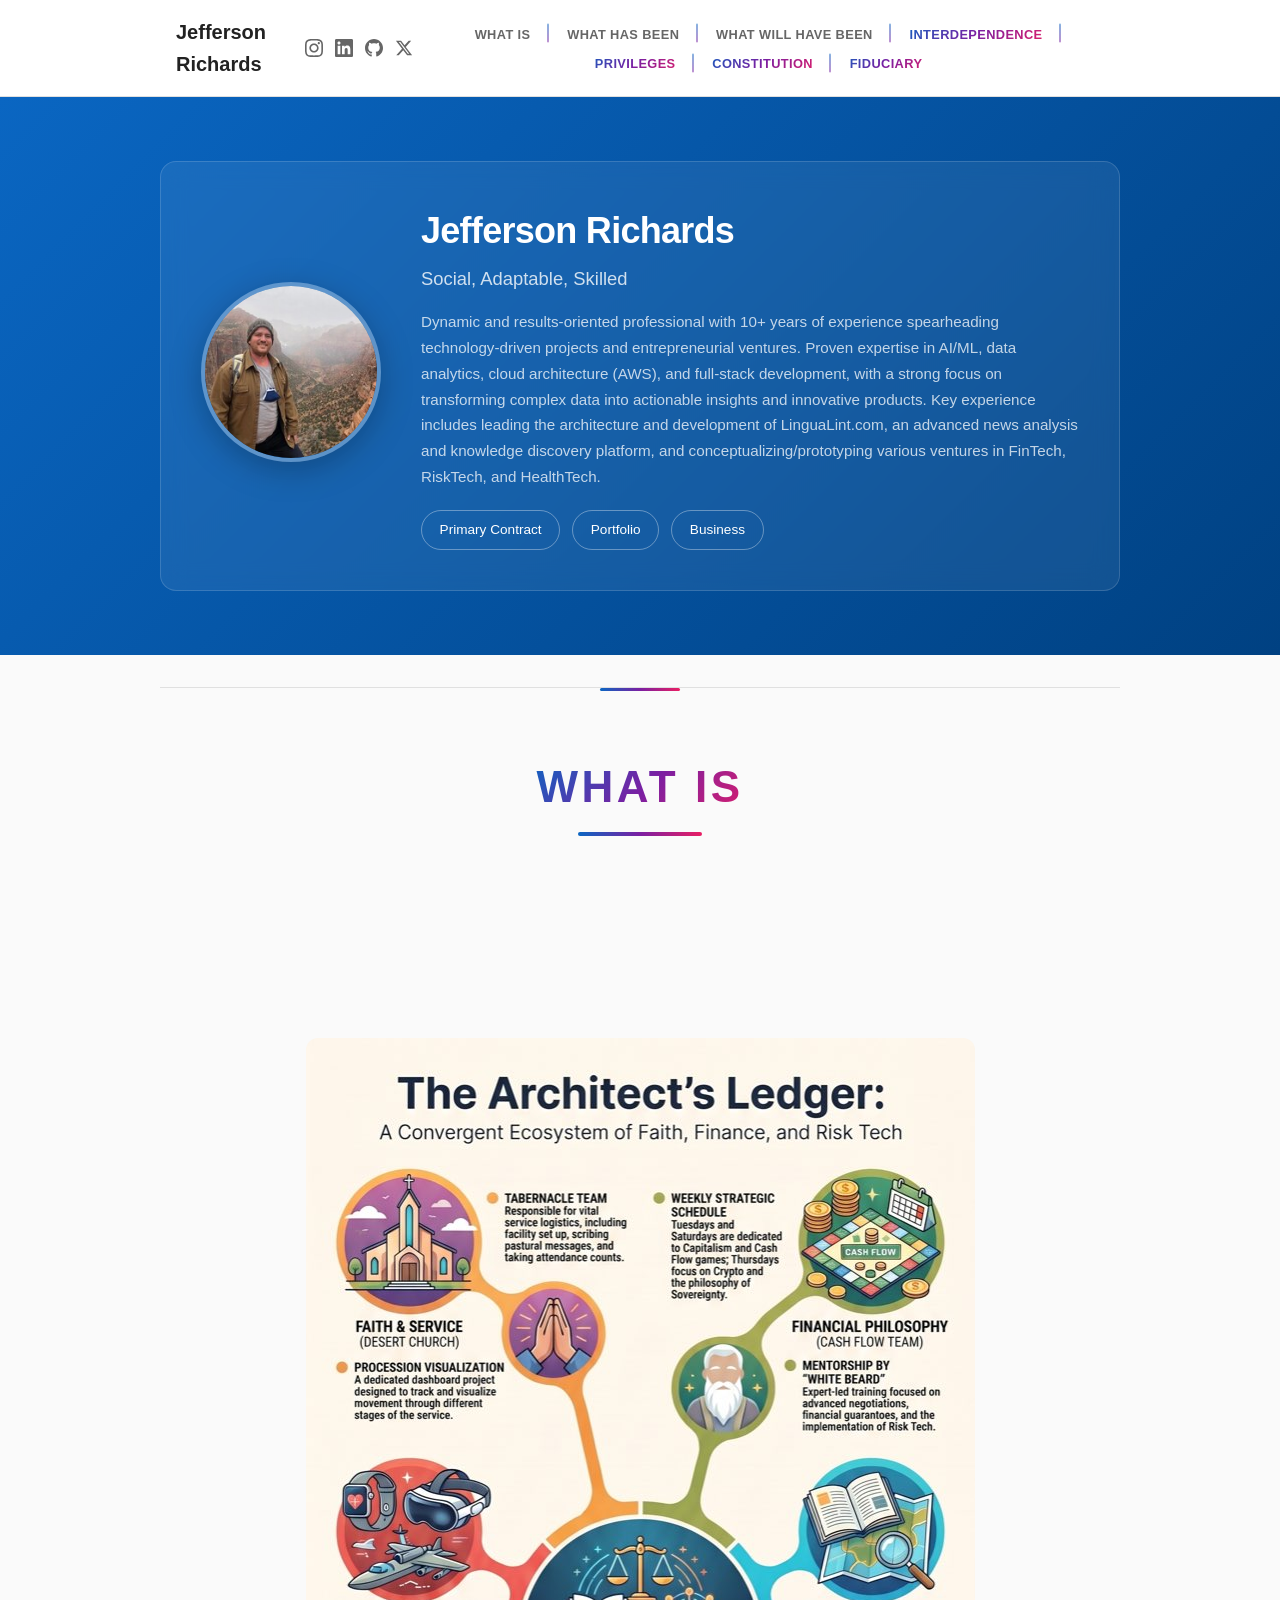
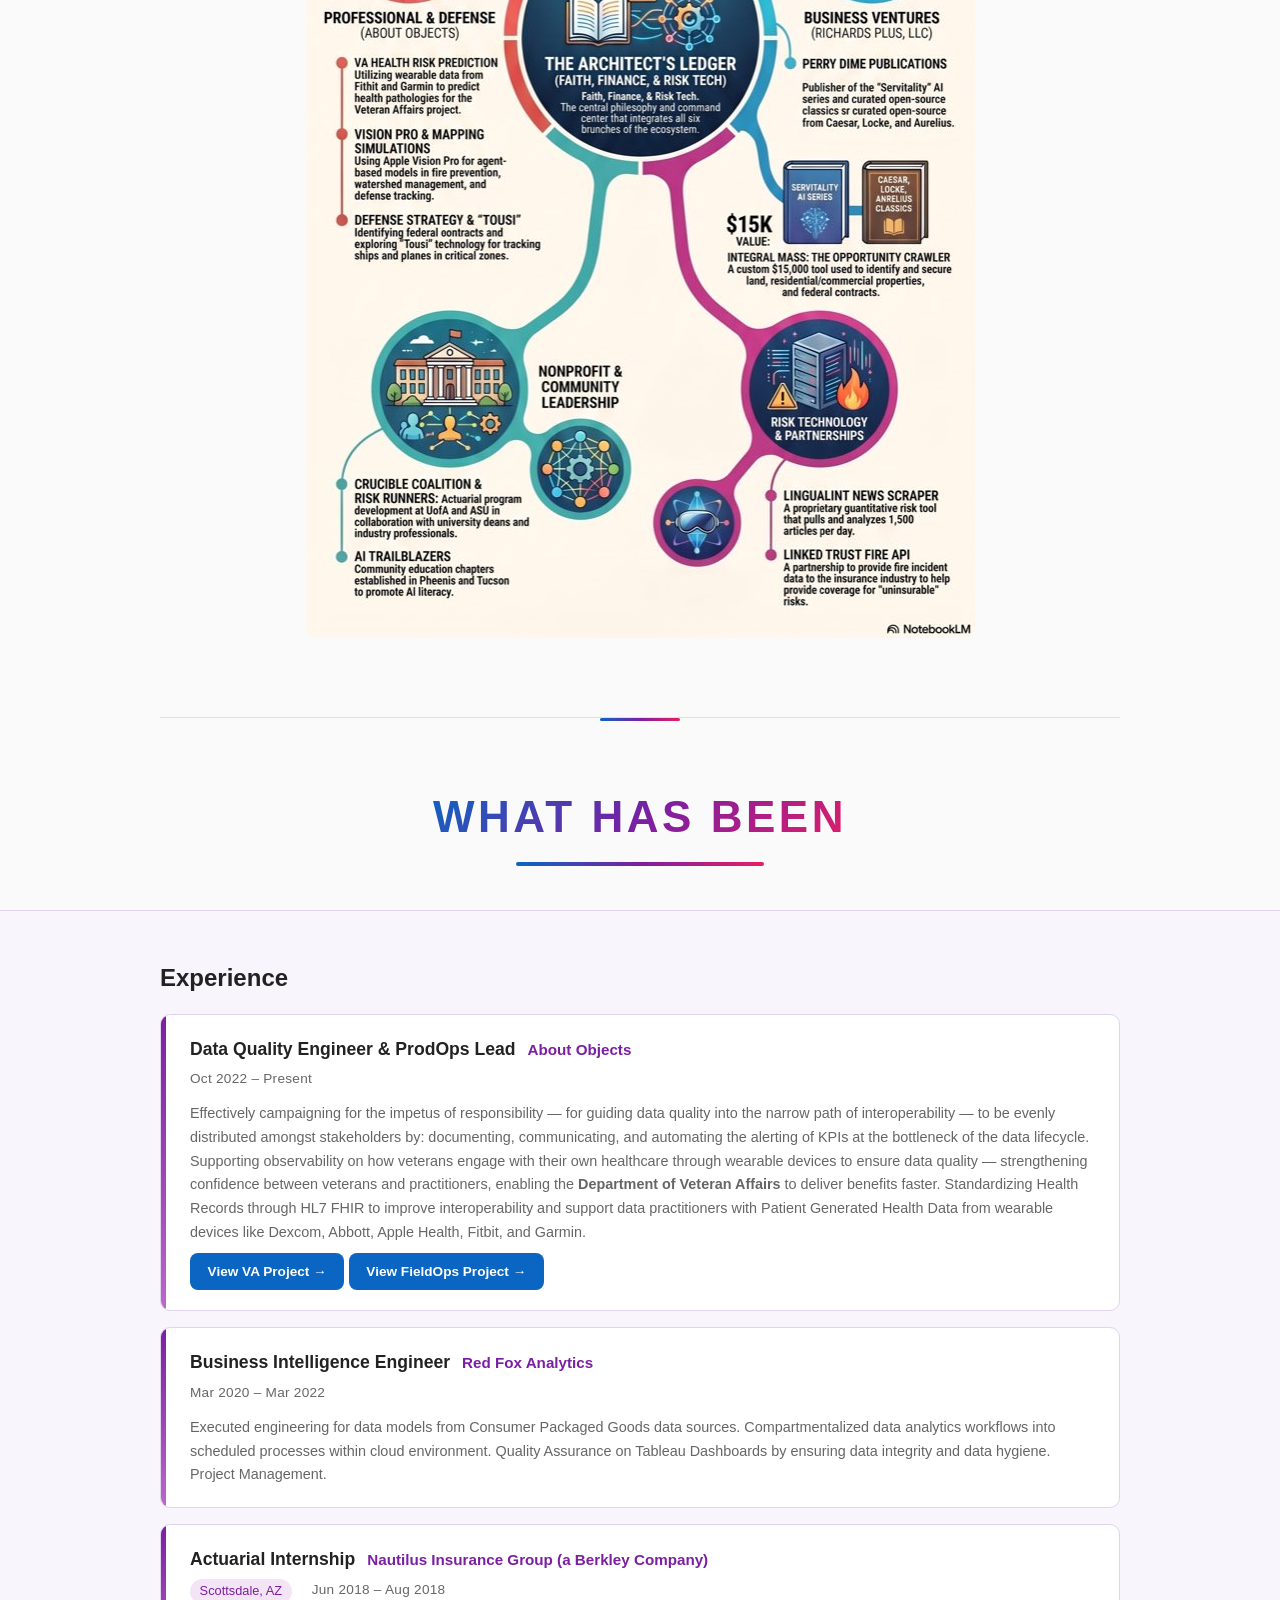
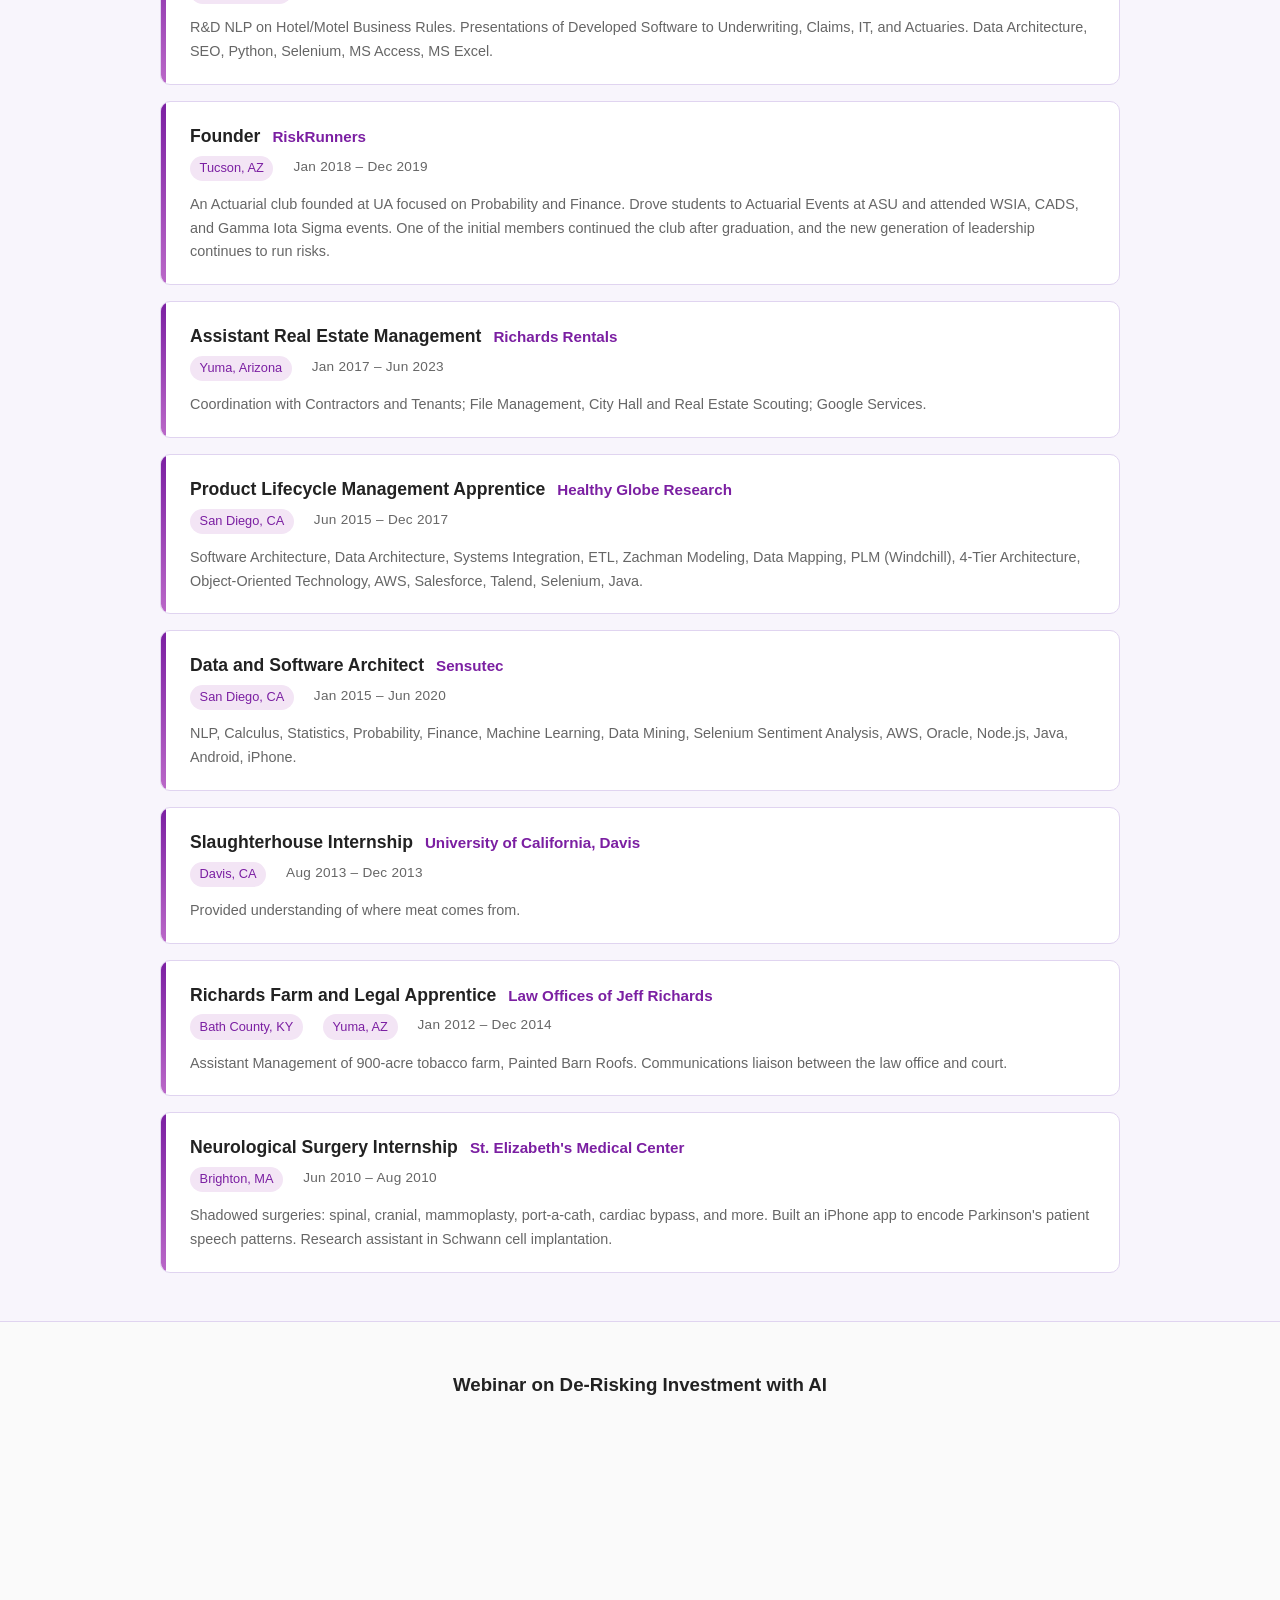
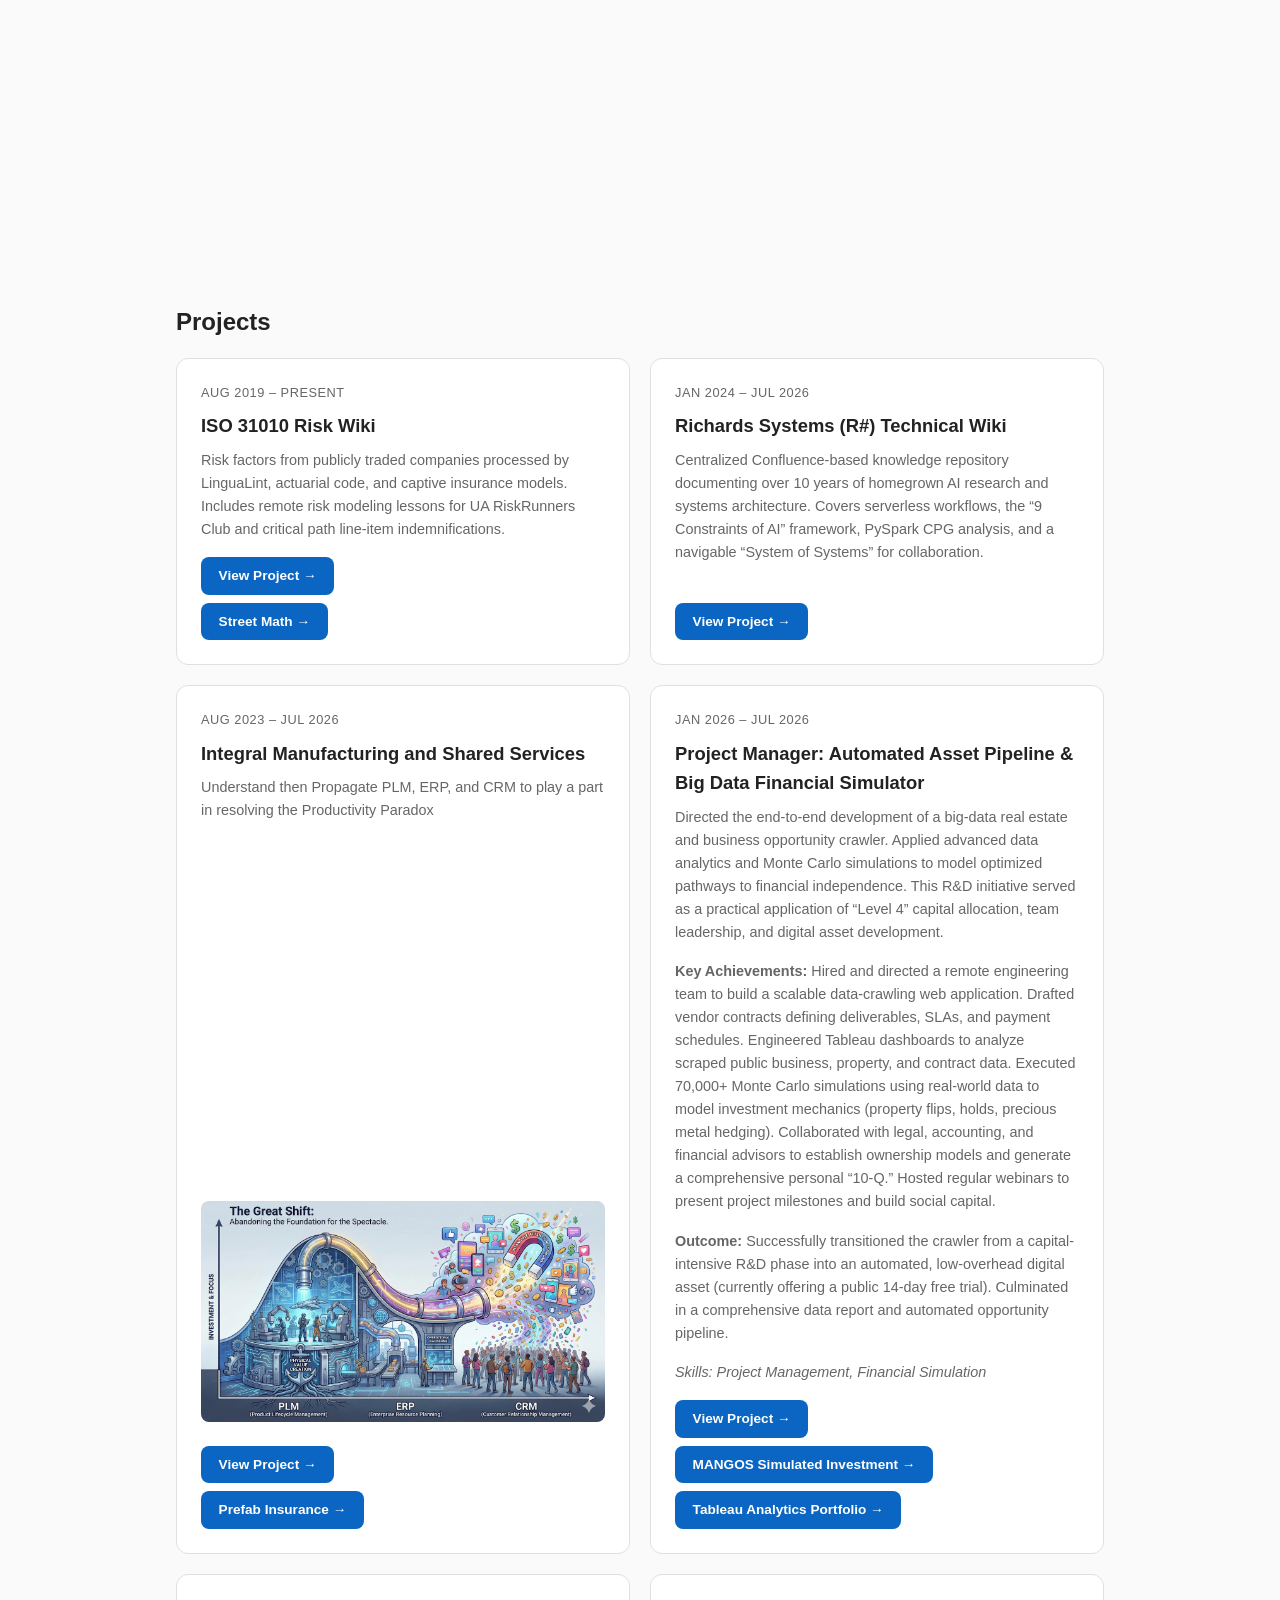
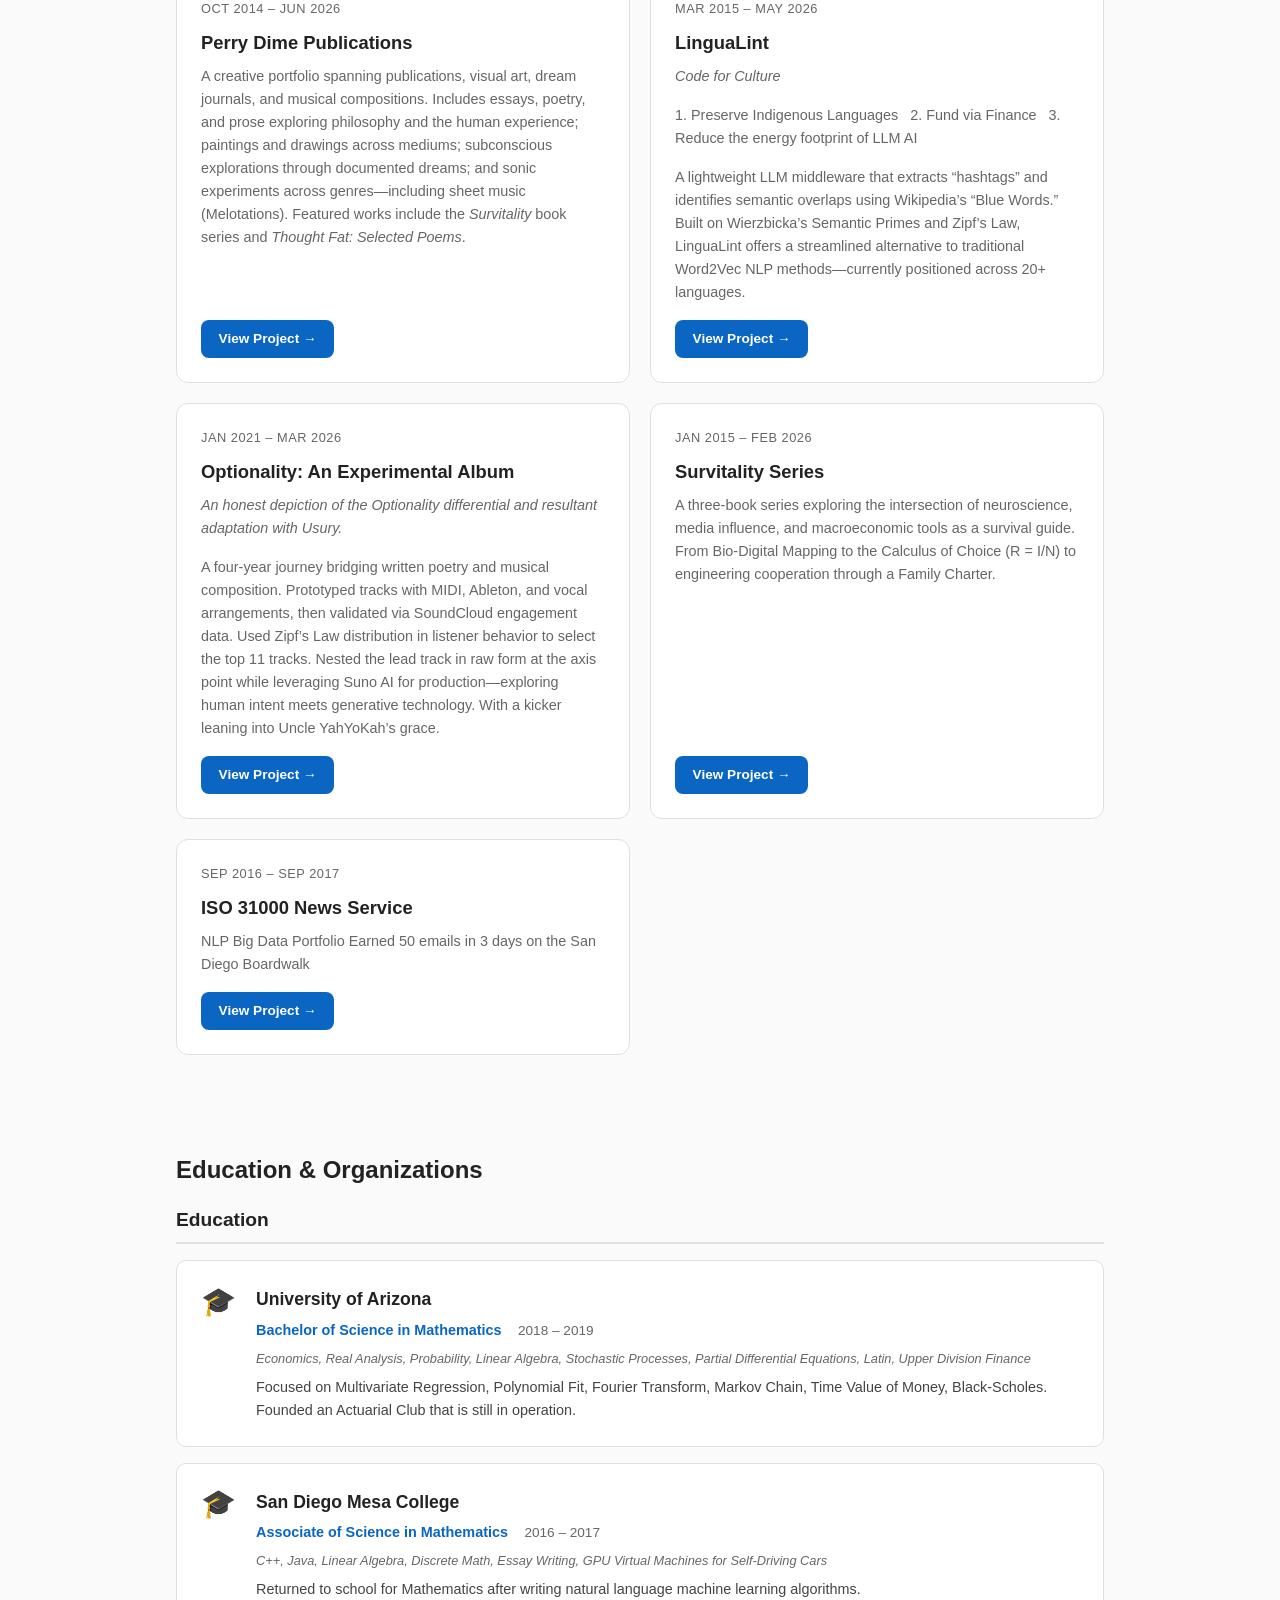
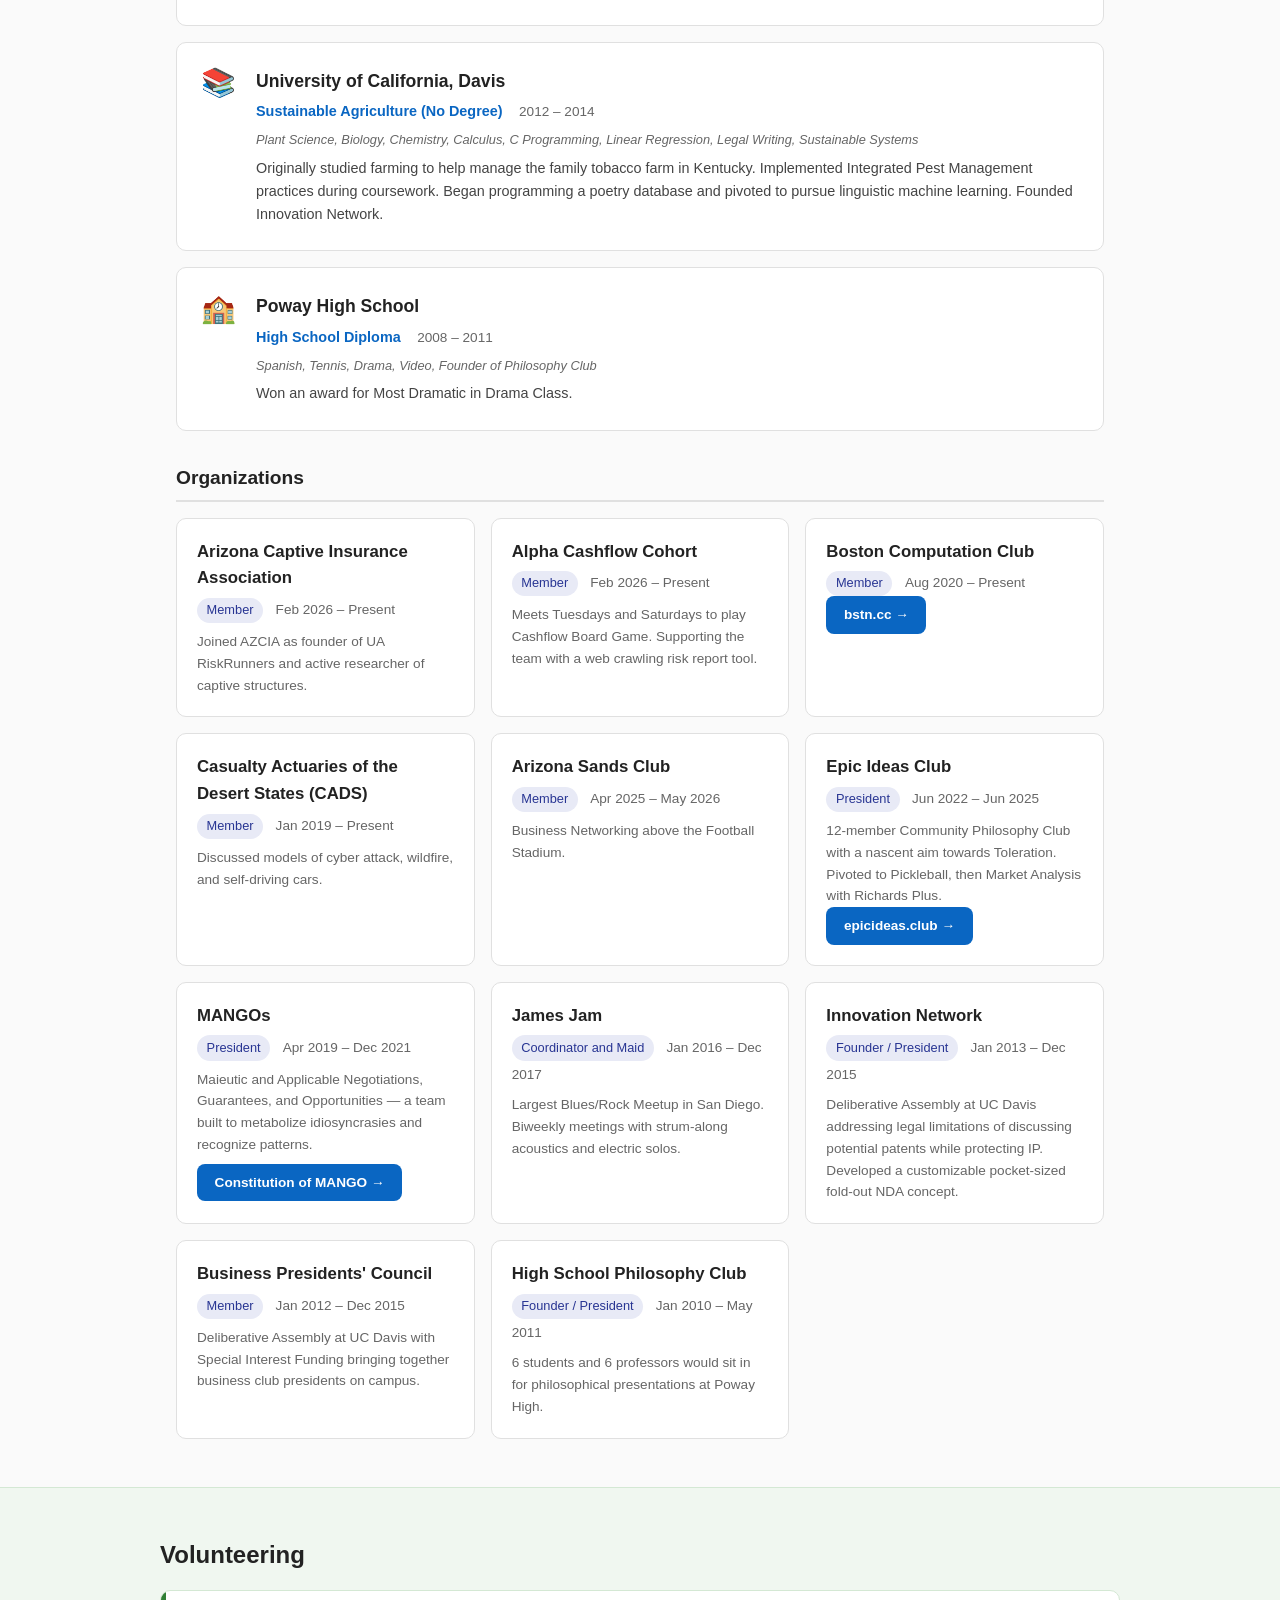
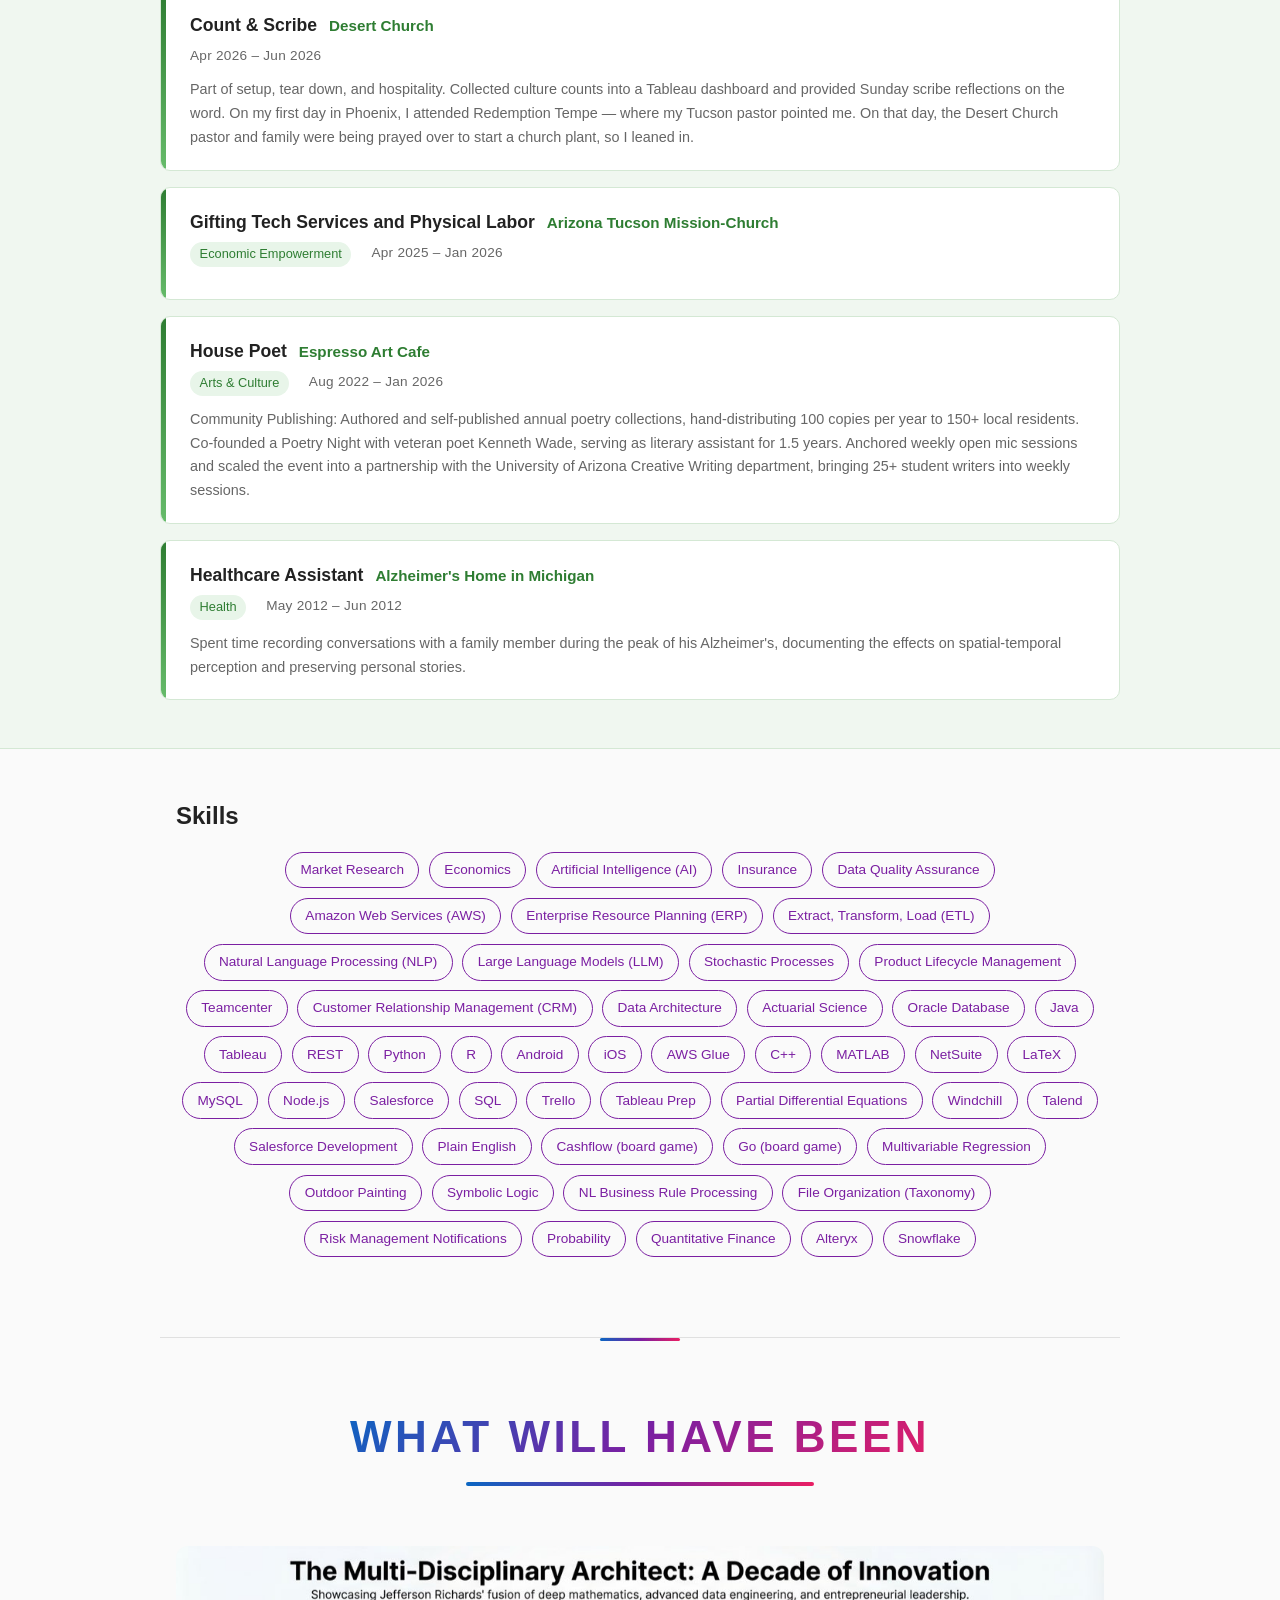
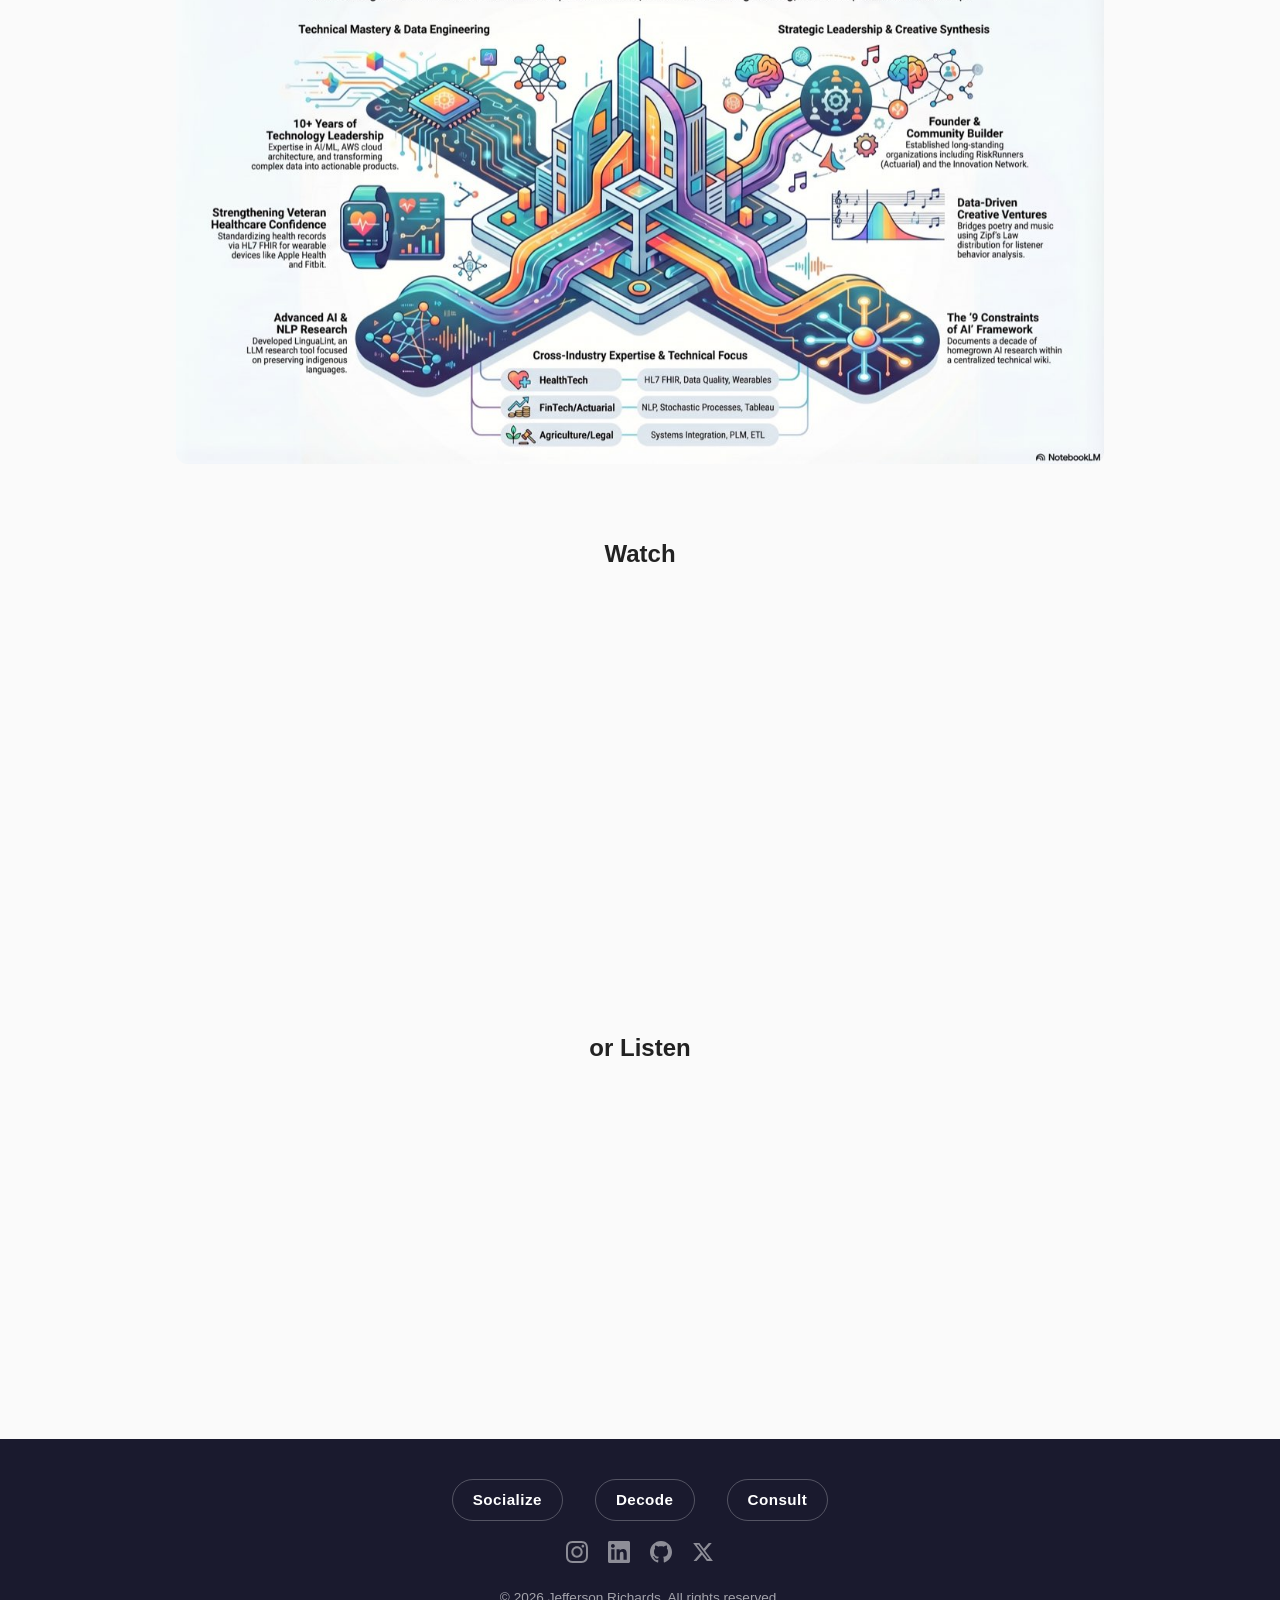
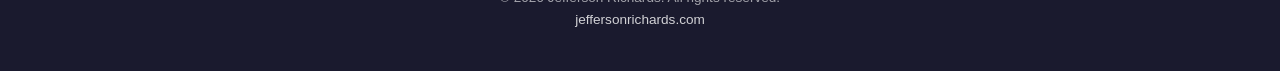
==== index.html @ 942c5e7e "Rename Richards Systems (R+) to (R#) Technical Wiki" ====
<!DOCTYPE html>
<html lang="en">
<head>
  <meta charset="UTF-8">
  <meta name="viewport" content="width=device-width, initial-scale=1.0">
  <title>Jefferson Richards - Personal Profile</title>
  <meta name="description" content="Jefferson Richards — Personal Profile">

  <!-- Favicon & Apple Touch Icon (uses profile photo) -->
  <link rel="icon" type="image/jpeg" href="assets/profile-photo.jpg">
  <link rel="apple-touch-icon" href="assets/profile-photo.jpg">

  <!-- Open Graph -->
  <meta property="og:type" content="website">
  <meta property="og:url" content="https://jeffersonrichards.com/">
  <meta property="og:title" content="Jefferson Richards - Personal Profile">
  <meta property="og:description" content="Jefferson Richards — Personal Profile">
  <meta property="og:image" content="https://jeffersonrichards.com/assets/profile-photo.jpg">
  <meta property="og:image:type" content="image/jpeg">
  <meta property="og:image:width" content="1200">
  <meta property="og:image:height" content="630">
  <meta property="og:image:alt" content="Jefferson Richards profile photo">
  <meta property="og:site_name" content="Jefferson Richards">

  <!-- Twitter Card -->
  <meta name="twitter:card" content="summary_large_image">
  <meta name="twitter:title" content="Jefferson Richards - Personal Profile">
  <meta name="twitter:description" content="Jefferson Richards — Personal Profile">
  <meta name="twitter:image" content="https://jeffersonrichards.com/assets/profile-photo.jpg">
  <meta name="twitter:image:alt" content="Jefferson Richards profile photo">

  <!-- Theme color for mobile browsers -->
  <meta name="theme-color" content="#0a66c2">
  <meta name="msapplication-TileImage" content="assets/profile-photo.jpg">

  <link rel="stylesheet" href="style.css">
</head>
<body>
  <header>
    <nav>
      <a href="/" class="logo">Jefferson Richards</a>
      <div class="nav-social">
        <a href="https://instagram.com/jefferson.cloud" target="_blank" rel="noopener" aria-label="Instagram">
          <svg fill="currentColor" width="18" height="18" viewBox="0 0 24 24" xmlns="http://www.w3.org/2000/svg"><path d="M12 2.163c3.204 0 3.584.012 4.85.07 3.252.148 4.771 1.691 4.919 4.919.058 1.265.069 1.645.069 4.849 0 3.205-.012 3.584-.069 4.849-.149 3.225-1.664 4.771-4.919 4.919-1.266.058-1.644.07-4.85.07-3.204 0-3.584-.012-4.849-.07-3.26-.149-4.771-1.699-4.919-4.92-.058-1.265-.07-1.644-.07-4.849 0-3.204.013-3.583.07-4.849.149-3.227 1.664-4.771 4.919-4.919 1.266-.057 1.645-.069 4.849-.069zm0-2.163c-3.259 0-3.667.014-4.947.072-4.358.2-6.78 2.618-6.98 6.98-.059 1.281-.073 1.689-.073 4.948 0 3.259.014 3.668.072 4.948.2 4.358 2.618 6.78 6.98 6.98 1.281.058 1.689.072 4.948.072 3.259 0 3.668-.014 4.948-.072 4.354-.2 6.782-2.618 6.979-6.98.059-1.28.073-1.689.073-4.948 0-3.259-.014-3.667-.072-4.947-.196-4.354-2.617-6.78-6.979-6.98-1.281-.059-1.69-.073-4.949-.073zm0 5.838c-3.403 0-6.162 2.759-6.162 6.162s2.759 6.163 6.162 6.163 6.162-2.759 6.162-6.163c0-3.403-2.759-6.162-6.162-6.162zm0 10.162c-2.209 0-4-1.79-4-4 0-2.209 1.791-4 4-4s4 1.791 4 4c0 2.21-1.791 4-4 4zm6.406-11.845c-.796 0-1.441.645-1.441 1.44s.645 1.44 1.441 1.44c.795 0 1.439-.645 1.439-1.44s-.644-1.44-1.439-1.44z"/></svg>
        </a>
        <a href="https://www.linkedin.com/in/jefferson-richards/" target="_blank" rel="noopener" aria-label="LinkedIn">
          <svg fill="currentColor" width="18" height="18" viewBox="0 0 24 24" xmlns="http://www.w3.org/2000/svg"><path d="M20.447 20.452h-3.554v-5.569c0-1.328-.027-3.037-1.852-3.037-1.853 0-2.136 1.445-2.136 2.939v5.667H9.351V9h3.414v1.561h.046c.477-.9 1.637-1.85 3.37-1.85 3.601 0 4.267 2.37 4.267 5.455v6.286zM5.337 7.433c-1.144 0-2.063-.926-2.063-2.065 0-1.138.92-2.063 2.063-2.063 1.14 0 2.064.925 2.064 2.063 0 1.139-.925 2.065-2.064 2.065zm1.782 13.019H3.555V9h3.564v11.452zM22.225 0H1.771C.792 0 0 .774 0 1.729v20.542C0 23.227.792 24 1.771 24h20.451C23.2 24 24 23.227 24 22.271V1.729C24 .774 23.2 0 22.222 0h.003z"/></svg>
        </a>
        <a href="https://github.com/jeffy893" target="_blank" rel="noopener" aria-label="GitHub">
          <svg fill="currentColor" width="18" height="18" viewBox="0 0 24 24" xmlns="http://www.w3.org/2000/svg"><path d="M12 0c-6.626 0-12 5.373-12 12 0 5.302 3.438 9.8 8.207 11.387.599.111.793-.261.793-.577v-2.234c-3.338.726-4.033-1.416-4.033-1.416-.546-1.387-1.333-1.756-1.333-1.756-1.089-.745.083-.729.083-.729 1.205.084 1.839 1.237 1.839 1.237 1.07 1.834 2.807 1.304 3.492.997.107-.775.418-1.305.762-1.604-2.665-.305-5.467-1.334-5.467-5.931 0-1.311.469-2.381 1.236-3.221-.124-.303-.535-1.524.117-3.176 0 0 1.008-.322 3.301 1.23.957-.266 1.983-.399 3.003-.404 1.02.005 2.047.138 3.006.404 2.291-1.552 3.297-1.23 3.297-1.23.653 1.653.242 2.874.118 3.176.77.84 1.235 1.911 1.235 3.221 0 4.609-2.807 5.624-5.479 5.921.43.372.823 1.102.823 2.222v3.293c0 .319.192.694.801.576 4.765-1.589 8.199-6.086 8.199-11.386 0-6.627-5.373-12-12-12z"/></svg>
        </a>
        <a href="https://x.com/perrydime" target="_blank" rel="noopener" aria-label="X (Twitter)">
          <svg fill="currentColor" width="18" height="18" viewBox="0 0 24 24" xmlns="http://www.w3.org/2000/svg"><path d="M18.244 2.25h3.308l-7.227 8.26 8.502 11.24H16.17l-5.214-6.817L4.99 21.75H1.68l7.73-8.835L1.254 2.25H8.08l4.713 6.231zm-1.161 17.52h1.833L7.084 4.126H5.117z"/></svg>
        </a>
      </div>
      <ul class="nav-sections">
        <li><a href="#what-is">What Is</a></li>
        <li><a href="#what-has-been">What Has Been</a></li>
        <li><a href="#what-will-have-been">What Will Have Been</a></li>
        <li><a href="interdependence.html" class="nav-constitution">Interdependence</a></li>
        <li><a href="privileges.html" class="nav-constitution">Privileges</a></li>
        <li><a href="constitution.html" class="nav-constitution">Constitution</a></li>
 <li><a href="fiduciary.html" class="nav-constitution">Fiduciary</a></li>
      </ul>
    </nav>
  </header>

  <main>
    <section id="hero" class="hero">
      <div class="hero-card">
        <div class="hero-photo">
          <img src="assets/profile-photo.jpg" alt="Jefferson Richards" width="180" height="180">
        </div>
        <div class="hero-info">
          <h1>Jefferson Richards</h1>
          <p class="hero-headline">Social, Adaptable, Skilled</p>
          <p class="hero-summary">Dynamic and results-oriented professional with 10+ years of experience spearheading technology-driven projects and entrepreneurial ventures. Proven expertise in AI/ML, data analytics, cloud architecture (AWS), and full-stack development, with a strong focus on transforming complex data into actionable insights and innovative products. Key experience includes leading the architecture and development of LinguaLint.com, an advanced news analysis and knowledge discovery platform, and conceptualizing/prototyping various ventures in FinTech, RiskTech, and HealthTech.</p>
          <div class="hero-links">
            <a href="https://www.aboutobjects.com/2024/10/07/va-prodops-and-data-quality-engineering/" target="_blank" rel="noopener">Primary Contract</a>
            <a href="https://richards.systems" target="_blank" rel="noopener">Portfolio</a>
            <a href="https://richards.plus" target="_blank" rel="noopener">Business</a>
          </div>
        </div>
      </div>
    </section>

    <!-- WHAT IS -->
    <section id="what-is" class="section section-divider" style="text-align:center">
      <h2>WHAT IS</h2>
      <video autoplay muted loop playsinline webkit-playsinline style="display:block;max-width:100%;border-radius:12px;margin:1.5rem auto 0">
        <source src="assets/gipedo-origami.mp4" type="video/mp4">
      </video>
      <img src="assets/Jefferson-Ecosystem_InfoGraphic.jpg" alt="Jefferson Richards Ecosystem Infographic" style="max-width:100%;border-radius:12px;margin-top:1.5rem">
    </section>

    <!-- WHAT HAS BEEN -->
    <section id="what-has-been" class="section section-divider">
      <h2>WHAT HAS BEEN</h2>
    </section>

    <section id="experience" class="section experience-section">
      <h2>Experience</h2>
      <div class="experience-list">

        <article class="exp-card">
          <div class="exp-accent"></div>
          <div class="exp-body">
            <div class="exp-header">
              <h3>Data Quality Engineer &amp; ProdOps Lead</h3>
              <span class="exp-company">About Objects</span>
            </div>
            <div class="exp-meta">
              <span class="exp-dates">Oct 2022 &ndash; Present</span>
            </div>
            <p>Effectively campaigning for the impetus of responsibility — for guiding data quality into the narrow path of interoperability — to be evenly distributed amongst stakeholders by: documenting, communicating, and automating the alerting of KPIs at the bottleneck of the data lifecycle. Supporting observability on how veterans engage with their own healthcare through wearable devices to ensure data quality — strengthening confidence between veterans and practitioners, enabling the <strong>Department of Veteran Affairs</strong> to deliver benefits faster. Standardizing Health Records through HL7 FHIR to improve interoperability and support data practitioners with Patient Generated Health Data from wearable devices like Dexcom, Abbott, Apple Health, Fitbit, and Garmin.</p>
            <a href="https://www.aboutobjects.com/2024/10/07/va-prodops-and-data-quality-engineering/" class="project-link" target="_blank" rel="noopener">View VA Project &rarr;</a>
            <a href="https://www.aboutobjects.com/2025/11/20/visionops-spatial-comuting-at-scale/" class="project-link" target="_blank" rel="noopener" style="margin-top:0.5rem">View FieldOps Project &rarr;</a>
          </div>
        </article>

        <article class="exp-card">
          <div class="exp-accent"></div>
          <div class="exp-body">
            <div class="exp-header">
              <h3>Business Intelligence Engineer</h3>
              <span class="exp-company">Red Fox Analytics</span>
            </div>
            <div class="exp-meta">
              <span class="exp-dates">Mar 2020 &ndash; Mar 2022</span>
            </div>
            <p>Executed engineering for data models from Consumer Packaged Goods data sources. Compartmentalized data analytics workflows into scheduled processes within cloud environment. Quality Assurance on Tableau Dashboards by ensuring data integrity and data hygiene. Project Management.</p>
          </div>
        </article>

        <article class="exp-card">
          <div class="exp-accent"></div>
          <div class="exp-body">
            <div class="exp-header">
              <h3>Actuarial Internship</h3>
              <span class="exp-company">Nautilus Insurance Group (a Berkley Company)</span>
            </div>
            <div class="exp-meta">
              <span class="exp-location">Scottsdale, AZ</span>
              <span class="exp-dates">Jun 2018 &ndash; Aug 2018</span>
            </div>
            <p>R&amp;D NLP on Hotel/Motel Business Rules. Presentations of Developed Software to Underwriting, Claims, IT, and Actuaries. Data Architecture, SEO, Python, Selenium, MS Access, MS Excel.</p>
          </div>
        </article>

        <article class="exp-card">
          <div class="exp-accent"></div>
          <div class="exp-body">
            <div class="exp-header">
              <h3>Founder</h3>
              <span class="exp-company">RiskRunners</span>
            </div>
            <div class="exp-meta">
              <span class="exp-location">Tucson, AZ</span>
              <span class="exp-dates">Jan 2018 &ndash; Dec 2019</span>
            </div>
            <p>An Actuarial club founded at UA focused on Probability and Finance. Drove students to Actuarial Events at ASU and attended WSIA, CADS, and Gamma Iota Sigma events. One of the initial members continued the club after graduation, and the new generation of leadership continues to run risks.</p>
          </div>
        </article>

        <article class="exp-card">
          <div class="exp-accent"></div>
          <div class="exp-body">
            <div class="exp-header">
              <h3>Assistant Real Estate Management</h3>
              <span class="exp-company">Richards Rentals</span>
            </div>
            <div class="exp-meta">
              <span class="exp-location">Yuma, Arizona</span>
              <span class="exp-dates">Jan 2017 &ndash; Jun 2023</span>
            </div>
            <p>Coordination with Contractors and Tenants; File Management, City Hall and Real Estate Scouting; Google Services.</p>
          </div>
        </article>

        <article class="exp-card">
          <div class="exp-accent"></div>
          <div class="exp-body">
            <div class="exp-header">
              <h3>Product Lifecycle Management Apprentice</h3>
              <span class="exp-company">Healthy Globe Research</span>
            </div>
            <div class="exp-meta">
              <span class="exp-location">San Diego, CA</span>
              <span class="exp-dates">Jun 2015 &ndash; Dec 2017</span>
            </div>
            <p>Software Architecture, Data Architecture, Systems Integration, ETL, Zachman Modeling, Data Mapping, PLM (Windchill), 4-Tier Architecture, Object-Oriented Technology, AWS, Salesforce, Talend, Selenium, Java.</p>
          </div>
        </article>

        <article class="exp-card">
          <div class="exp-accent"></div>
          <div class="exp-body">
            <div class="exp-header">
              <h3>Data and Software Architect</h3>
              <span class="exp-company">Sensutec</span>
            </div>
            <div class="exp-meta">
              <span class="exp-location">San Diego, CA</span>
              <span class="exp-dates">Jan 2015 &ndash; Jun 2020</span>
            </div>
            <p>NLP, Calculus, Statistics, Probability, Finance, Machine Learning, Data Mining, Selenium Sentiment Analysis, AWS, Oracle, Node.js, Java, Android, iPhone.</p>
          </div>
        </article>

        <article class="exp-card">
          <div class="exp-accent"></div>
          <div class="exp-body">
            <div class="exp-header">
              <h3>Slaughterhouse Internship</h3>
              <span class="exp-company">University of California, Davis</span>
            </div>
            <div class="exp-meta">
              <span class="exp-location">Davis, CA</span>
              <span class="exp-dates">Aug 2013 &ndash; Dec 2013</span>
            </div>
            <p>Provided understanding of where meat comes from.</p>
          </div>
        </article>

        <article class="exp-card">
          <div class="exp-accent"></div>
          <div class="exp-body">
            <div class="exp-header">
              <h3>Richards Farm and Legal Apprentice</h3>
              <span class="exp-company">Law Offices of Jeff Richards</span>
            </div>
            <div class="exp-meta">
              <span class="exp-location">Bath County, KY</span>
              <span class="exp-location">Yuma, AZ</span>
              <span class="exp-dates">Jan 2012 &ndash; Dec 2014</span>
            </div>
            <p>Assistant Management of 900-acre tobacco farm, Painted Barn Roofs. Communications liaison between the law office and court.</p>
          </div>
        </article>

        <article class="exp-card">
          <div class="exp-accent"></div>
          <div class="exp-body">
            <div class="exp-header">
              <h3>Neurological Surgery Internship</h3>
              <span class="exp-company">St. Elizabeth's Medical Center</span>
            </div>
            <div class="exp-meta">
              <span class="exp-location">Brighton, MA</span>
              <span class="exp-dates">Jun 2010 &ndash; Aug 2010</span>
            </div>
            <p>Shadowed surgeries: spinal, cranial, mammoplasty, port-a-cath, cardiac bypass, and more. Built an iPhone app to encode Parkinson's patient speech patterns. Research assistant in Schwann cell implantation.</p>
          </div>
        </article>

      </div>
    </section>

    <section class="section" style="text-align:center">
      <h3>Webinar on De-Risking Investment with AI</h3>
      <div class="media-embed">
        <iframe width="100%" height="400" src="https://www.youtube.com/embed/k3RXZK8fV4k" frameborder="0" allow="accelerometer; autoplay; clipboard-write; encrypted-media; gyroscope; picture-in-picture" allowfullscreen style="border-radius:12px"></iframe>
      </div>
    </section>

    <section id="projects" class="section">
      <h2>Projects</h2>
      <div class="projects-grid">

        <article class="project-card">
          <div class="project-dates">Aug 2019 &ndash; Present</div>
          <h3>ISO 31010 Risk Wiki</h3>
          <p>Risk factors from publicly traded companies processed by LinguaLint, actuarial code, and captive insurance models. Includes remote risk modeling lessons for UA RiskRunners Club and critical path line-item indemnifications.</p>
          <a href="https://riskrunners.com" class="project-link" target="_blank" rel="noopener">View Project &rarr;</a>
          <a href="https://street.riskrunners.com" class="project-link" target="_blank" rel="noopener" style="margin-top:0.5rem">Street Math &rarr;</a>
        </article>

        <article class="project-card">
          <div class="project-dates">Jan 2024 &ndash; Jul 2026</div>
          <h3>Richards Systems (R#) Technical Wiki</h3>
          <p>Centralized Confluence-based knowledge repository documenting over 10 years of homegrown AI research and systems architecture. Covers serverless workflows, the &ldquo;9 Constraints of AI&rdquo; framework, PySpark CPG analysis, and a navigable &ldquo;System of Systems&rdquo; for collaboration.</p>
          <a href="https://wiki.richards.systems" class="project-link" target="_blank" rel="noopener">View Project &rarr;</a>
        </article>

        <article class="project-card">
          <div class="project-dates">Aug 2023 &ndash; Jul 2026</div>
          <h3>Integral Manufacturing and Shared Services</h3>
          <p>Understand then Propagate PLM, ERP, and CRM to play a part in resolving the Productivity Paradox</p>
          <img src="assets/plm_iMASS.png" alt="Integral Manufacturing and Shared Services" style="display:block; margin:1.5rem auto; max-width:100%; border-radius:8px;">
          <a href="https://plm.integralmass.com" class="project-link" target="_blank" rel="noopener">View Project &rarr;</a>
          <a href="https://captive.integralmass.com" class="project-link" target="_blank" rel="noopener" style="margin-top:0.5rem">Prefab Insurance &rarr;</a>
        </article>

        <article class="project-card">
          <div class="project-dates">Jan 2026 &ndash; Jul 2026</div>
          <h3>Project Manager: Automated Asset Pipeline &amp; Big Data Financial Simulator</h3>
          <p>Directed the end-to-end development of a big-data real estate and business opportunity crawler. Applied advanced data analytics and Monte Carlo simulations to model optimized pathways to financial independence. This R&amp;D initiative served as a practical application of &ldquo;Level 4&rdquo; capital allocation, team leadership, and digital asset development.</p>
          <p><strong>Key Achievements:</strong> Hired and directed a remote engineering team to build a scalable data-crawling web application. Drafted vendor contracts defining deliverables, SLAs, and payment schedules. Engineered Tableau dashboards to analyze scraped public business, property, and contract data. Executed 70,000+ Monte Carlo simulations using real-world data to model investment mechanics (property flips, holds, precious metal hedging). Collaborated with legal, accounting, and financial advisors to establish ownership models and generate a comprehensive personal &ldquo;10-Q.&rdquo; Hosted regular webinars to present project milestones and build social capital.</p>
          <p><strong>Outcome:</strong> Successfully transitioned the crawler from a capital-intensive R&amp;D phase into an automated, low-overhead digital asset (currently offering a public 14-day free trial). Culminated in a comprehensive data report and automated opportunity pipeline.</p>
          <p class="project-subtitle"><em>Skills: Project Management, Financial Simulation</em></p>
          <a href="https://integralmass.com" class="project-link" target="_blank" rel="noopener">View Project &rarr;</a>
          <a href="assets/MANGOS_Strategy_Report.pdf" class="project-link" target="_blank" rel="noopener" style="margin-top:0.5rem">MANGOS Simulated Investment &rarr;</a>
          <a href="https://public.tableau.com/app/profile/jefferson.richards/vizzes" class="project-link" target="_blank" rel="noopener" style="margin-top:0.5rem">Tableau Analytics Portfolio &rarr;</a>
        </article>

        <article class="project-card">
          <div class="project-dates">Oct 2014 &ndash; Jun 2026</div>
          <h3>Perry Dime Publications</h3>
          <p>A creative portfolio spanning publications, visual art, dream journals, and musical compositions. Includes essays, poetry, and prose exploring philosophy and the human experience; paintings and drawings across mediums; subconscious explorations through documented dreams; and sonic experiments across genres&mdash;including sheet music (Melotations). Featured works include the <em>Survitality</em> book series and <em>Thought Fat: Selected Poems</em>.</p>
          <a href="https://perrydime.com" class="project-link" target="_blank" rel="noopener">View Project &rarr;</a>
        </article>

        <article class="project-card">
          <div class="project-dates">Mar 2015 &ndash; May 2026</div>
          <h3>LinguaLint</h3>
          <p class="project-subtitle"><em>Code for Culture</em></p>
          <p>1. Preserve Indigenous Languages &nbsp; 2. Fund via Finance &nbsp; 3. Reduce the energy footprint of LLM AI</p>
          <p>A lightweight LLM middleware that extracts &ldquo;hashtags&rdquo; and identifies semantic overlaps using Wikipedia&rsquo;s &ldquo;Blue Words.&rdquo; Built on Wierzbicka&rsquo;s Semantic Primes and Zipf&rsquo;s Law, LinguaLint offers a streamlined alternative to traditional Word2Vec NLP methods&mdash;currently positioned across 20+ languages.</p>
          <a href="https://www.lingualint.com" class="project-link" target="_blank" rel="noopener">View Project &rarr;</a>
        </article>

        <article class="project-card">
          <div class="project-dates">Jan 2021 &ndash; Mar 2026</div>
          <h3>Optionality: An Experimental Album</h3>
          <p class="project-subtitle"><em>An honest depiction of the Optionality differential and resultant adaptation with Usury.</em></p>
          <p>A four-year journey bridging written poetry and musical composition. Prototyped tracks with MIDI, Ableton, and vocal arrangements, then validated via SoundCloud engagement data. Used Zipf&rsquo;s Law distribution in listener behavior to select the top 11 tracks. Nested the lead track in raw form at the axis point while leveraging Suno AI for production&mdash;exploring human intent meets generative technology. With a kicker leaning into Uncle YahYoKah&rsquo;s grace.</p>
          <a href="https://soundcloud.com/perrydime/sets/optionality" class="project-link" target="_blank" rel="noopener">View Project &rarr;</a>
        </article>

        <article class="project-card">
          <div class="project-dates">Jan 2015 &ndash; Feb 2026</div>
          <h3>Survitality Series</h3>
          <p>A three-book series exploring the intersection of neuroscience, media influence, and macroeconomic tools as a survival guide. From Bio-Digital Mapping to the Calculus of Choice (R&nbsp;=&nbsp;I/N) to engineering cooperation through a Family Charter.</p>
          <a href="https://www.amazon.com/dp/B0GQVVVD6Q?binding=paperback&ref=dbs_dp_rwt_sb_pc_tpbk" class="project-link" target="_blank" rel="noopener">View Project &rarr;</a>
        </article>

        <article class="project-card">
          <div class="project-dates">Sep 2016 &ndash; Sep 2017</div>
          <h3>ISO 31000 News Service</h3>
          <p>NLP Big Data Portfolio Earned 50 emails in 3 days on the San Diego Boardwalk</p>
          <a href="https://nlpbigdata.jeffersonrichards.com" class="project-link" target="_blank" rel="noopener">View Project &rarr;</a>
        </article>

      </div>
    </section>

    <section id="education" class="section">
      <h2>Education &amp; Organizations</h2>

      <h3 class="edu-subheading">Education</h3>
      <div class="edu-list">

        <article class="edu-card">
          <div class="edu-icon">🎓</div>
          <div class="edu-body">
            <h4>University of Arizona</h4>
            <span class="edu-degree">Bachelor of Science in Mathematics</span>
            <span class="edu-dates">2018 &ndash; 2019</span>
            <p class="edu-activities">Economics, Real Analysis, Probability, Linear Algebra, Stochastic Processes, Partial Differential Equations, Latin, Upper Division Finance</p>
            <p>Focused on Multivariate Regression, Polynomial Fit, Fourier Transform, Markov Chain, Time Value of Money, Black-Scholes. Founded an Actuarial Club that is still in operation.</p>
          </div>
        </article>

        <article class="edu-card">
          <div class="edu-icon">🎓</div>
          <div class="edu-body">
            <h4>San Diego Mesa College</h4>
            <span class="edu-degree">Associate of Science in Mathematics</span>
            <span class="edu-dates">2016 &ndash; 2017</span>
            <p class="edu-activities">C++, Java, Linear Algebra, Discrete Math, Essay Writing, GPU Virtual Machines for Self-Driving Cars</p>
            <p>Returned to school for Mathematics after writing natural language machine learning algorithms.</p>
          </div>
        </article>

        <article class="edu-card">
          <div class="edu-icon">📚</div>
          <div class="edu-body">
            <h4>University of California, Davis</h4>
            <span class="edu-degree">Sustainable Agriculture (No Degree)</span>
            <span class="edu-dates">2012 &ndash; 2014</span>
            <p class="edu-activities">Plant Science, Biology, Chemistry, Calculus, C Programming, Linear Regression, Legal Writing, Sustainable Systems</p>
            <p>Originally studied farming to help manage the family tobacco farm in Kentucky. Implemented Integrated Pest Management practices during coursework. Began programming a poetry database and pivoted to pursue linguistic machine learning. Founded Innovation Network.</p>
          </div>
        </article>

        <article class="edu-card">
          <div class="edu-icon">🏫</div>
          <div class="edu-body">
            <h4>Poway High School</h4>
            <span class="edu-degree">High School Diploma</span>
            <span class="edu-dates">2008 &ndash; 2011</span>
            <p class="edu-activities">Spanish, Tennis, Drama, Video, Founder of Philosophy Club</p>
            <p>Won an award for Most Dramatic in Drama Class.</p>
          </div>
        </article>

      </div>

      <h3 class="edu-subheading">Organizations</h3>
      <div class="org-grid">

        <article class="org-card">
          <h4>Arizona Captive Insurance Association</h4>
          <span class="org-role">Member</span>
          <span class="org-dates">Feb 2026 &ndash; Present</span>
          <p>Joined AZCIA as founder of UA RiskRunners and active researcher of captive structures.</p>
        </article>

        <article class="org-card">
          <h4>Alpha Cashflow Cohort</h4>
          <span class="org-role">Member</span>
          <span class="org-dates">Feb 2026 &ndash; Present</span>
          <p>Meets Tuesdays and Saturdays to play Cashflow Board Game. Supporting the team with a web crawling risk report tool.</p>
        </article>

        <article class="org-card">
          <h4>Boston Computation Club</h4>
          <span class="org-role">Member</span>
          <span class="org-dates">Aug 2020 &ndash; Present</span>
          <a href="https://bstn.cc/" class="project-link" target="_blank" rel="noopener">bstn.cc &rarr;</a>
        </article>

        <article class="org-card">
          <h4>Casualty Actuaries of the Desert States (CADS)</h4>
          <span class="org-role">Member</span>
          <span class="org-dates">Jan 2019 &ndash; Present</span>
          <p>Discussed models of cyber attack, wildfire, and self-driving cars.</p>
        </article>

        <article class="org-card">
          <h4>Arizona Sands Club</h4>
          <span class="org-role">Member</span>
          <span class="org-dates">Apr 2025 &ndash; May 2026</span>
          <p>Business Networking above the Football Stadium.</p>
        </article>

        <article class="org-card">
          <h4>Epic Ideas Club</h4>
          <span class="org-role">President</span>
          <span class="org-dates">Jun 2022 &ndash; Jun 2025</span>
          <p>12-member Community Philosophy Club with a nascent aim towards Toleration. Pivoted to Pickleball, then Market Analysis with Richards Plus.</p>
          <a href="https://epicideas.club" class="project-link" target="_blank" rel="noopener">epicideas.club &rarr;</a>
        </article>

        <article class="org-card">
          <h4>MANGOs</h4>
          <span class="org-role">President</span>
          <span class="org-dates">Apr 2019 &ndash; Dec 2021</span>
          <p>Maieutic and Applicable Negotiations, Guarantees, and Opportunities — a team built to metabolize idiosyncrasies and recognize patterns.</p>
          <a href="constitution.html" class="project-link" style="margin-top:0.5rem">Constitution of MANGO &rarr;</a>
        </article>

        <article class="org-card">
          <h4>James Jam</h4>
          <span class="org-role">Coordinator and Maid</span>
          <span class="org-dates">Jan 2016 &ndash; Dec 2017</span>
          <p>Largest Blues/Rock Meetup in San Diego. Biweekly meetings with strum-along acoustics and electric solos.</p>
        </article>

        <article class="org-card">
          <h4>Innovation Network</h4>
          <span class="org-role">Founder / President</span>
          <span class="org-dates">Jan 2013 &ndash; Dec 2015</span>
          <p>Deliberative Assembly at UC Davis addressing legal limitations of discussing potential patents while protecting IP. Developed a customizable pocket-sized fold-out NDA concept.</p>
        </article>

        <article class="org-card">
          <h4>Business Presidents' Council</h4>
          <span class="org-role">Member</span>
          <span class="org-dates">Jan 2012 &ndash; Dec 2015</span>
          <p>Deliberative Assembly at UC Davis with Special Interest Funding bringing together business club presidents on campus.</p>
        </article>

        <article class="org-card">
          <h4>High School Philosophy Club</h4>
          <span class="org-role">Founder / President</span>
          <span class="org-dates">Jan 2010 &ndash; May 2011</span>
          <p>6 students and 6 professors would sit in for philosophical presentations at Poway High.</p>
        </article>

      </div>
    </section>

    <section id="volunteering" class="section volunteering-section">
      <h2>Volunteering</h2>
      <div class="volunteer-list">

        <article class="volunteer-card">
          <div class="volunteer-accent"></div>
          <div class="volunteer-body">
            <div class="volunteer-header">
              <h3>Count &amp; Scribe</h3>
              <span class="volunteer-org">Desert Church</span>
            </div>
            <div class="volunteer-meta">
              <span class="volunteer-dates">Apr 2026 &ndash; Jun 2026</span>
            </div>
            <p>Part of setup, tear down, and hospitality. Collected culture counts into a Tableau dashboard and provided Sunday scribe reflections on the word. On my first day in Phoenix, I attended Redemption Tempe &mdash; where my Tucson pastor pointed me. On that day, the Desert Church pastor and family were being prayed over to start a church plant, so I leaned in.</p>
          </div>
        </article>

        <article class="volunteer-card">
          <div class="volunteer-accent"></div>
          <div class="volunteer-body">
            <div class="volunteer-header">
              <h3>Gifting Tech Services and Physical Labor</h3>
              <span class="volunteer-org">Arizona Tucson Mission-Church</span>
            </div>
            <div class="volunteer-meta">
              <span class="volunteer-cause">Economic Empowerment</span>
              <span class="volunteer-dates">Apr 2025 &ndash; Jan 2026</span>
            </div>
          </div>
        </article>

        <article class="volunteer-card">
          <div class="volunteer-accent"></div>
          <div class="volunteer-body">
            <div class="volunteer-header">
              <h3>House Poet</h3>
              <span class="volunteer-org">Espresso Art Cafe</span>
            </div>
            <div class="volunteer-meta">
              <span class="volunteer-cause">Arts &amp; Culture</span>
              <span class="volunteer-dates">Aug 2022 &ndash; Jan 2026</span>
            </div>
            <p>Community Publishing: Authored and self-published annual poetry collections, hand-distributing 100 copies per year to 150+ local residents. Co-founded a Poetry Night with veteran poet Kenneth Wade, serving as literary assistant for 1.5 years. Anchored weekly open mic sessions and scaled the event into a partnership with the University of Arizona Creative Writing department, bringing 25+ student writers into weekly sessions.</p>
          </div>
        </article>

        <article class="volunteer-card">
          <div class="volunteer-accent"></div>
          <div class="volunteer-body">
            <div class="volunteer-header">
              <h3>Healthcare Assistant</h3>
              <span class="volunteer-org">Alzheimer's Home in Michigan</span>
            </div>
            <div class="volunteer-meta">
              <span class="volunteer-cause">Health</span>
              <span class="volunteer-dates">May 2012 &ndash; Jun 2012</span>
            </div>
            <p>Spent time recording conversations with a family member during the peak of his Alzheimer's, documenting the effects on spatial-temporal perception and preserving personal stories.</p>
          </div>
        </article>

      </div>
    </section>

    <section id="skills" class="section">
      <h2>Skills</h2>
      <div class="skills-cloud">
        <span class="skill-badge">Market Research</span>
        <span class="skill-badge">Economics</span>
        <span class="skill-badge">Artificial Intelligence (AI)</span>
        <span class="skill-badge">Insurance</span>
        <span class="skill-badge">Data Quality Assurance</span>
        <span class="skill-badge">Amazon Web Services (AWS)</span>
        <span class="skill-badge">Enterprise Resource Planning (ERP)</span>
        <span class="skill-badge">Extract, Transform, Load (ETL)</span>
        <span class="skill-badge">Natural Language Processing (NLP)</span>
        <span class="skill-badge">Large Language Models (LLM)</span>
        <span class="skill-badge">Stochastic Processes</span>
        <span class="skill-badge">Product Lifecycle Management</span>
        <span class="skill-badge">Teamcenter</span>
        <span class="skill-badge">Customer Relationship Management (CRM)</span>
        <span class="skill-badge">Data Architecture</span>
        <span class="skill-badge">Actuarial Science</span>
        <span class="skill-badge">Oracle Database</span>
        <span class="skill-badge">Java</span>
        <span class="skill-badge">Tableau</span>
        <span class="skill-badge">REST</span>
        <span class="skill-badge">Python</span>
        <span class="skill-badge">R</span>
        <span class="skill-badge">Android</span>
        <span class="skill-badge">iOS</span>
        <span class="skill-badge">AWS Glue</span>
        <span class="skill-badge">C++</span>
        <span class="skill-badge">MATLAB</span>
        <span class="skill-badge">NetSuite</span>
        <span class="skill-badge">LaTeX</span>
        <span class="skill-badge">MySQL</span>
        <span class="skill-badge">Node.js</span>
        <span class="skill-badge">Salesforce</span>
        <span class="skill-badge">SQL</span>
        <span class="skill-badge">Trello</span>
        <span class="skill-badge">Tableau Prep</span>
        <span class="skill-badge">Partial Differential Equations</span>
        <span class="skill-badge">Windchill</span>
        <span class="skill-badge">Talend</span>
        <span class="skill-badge">Salesforce Development</span>
        <span class="skill-badge">Plain English</span>
        <span class="skill-badge">Cashflow (board game)</span>
        <span class="skill-badge">Go (board game)</span>
        <span class="skill-badge">Multivariable Regression</span>
        <span class="skill-badge">Outdoor Painting</span>
        <span class="skill-badge">Symbolic Logic</span>
        <span class="skill-badge">NL Business Rule Processing</span>
        <span class="skill-badge">File Organization (Taxonomy)</span>
        <span class="skill-badge">Risk Management Notifications</span>
        <span class="skill-badge">Probability</span>
        <span class="skill-badge">Quantitative Finance</span>
        <span class="skill-badge">Alteryx</span>
        <span class="skill-badge">Snowflake</span>
      </div>
    </section>

    <!-- WHAT WILL HAVE BEEN -->
    <section id="what-will-have-been" class="section section-divider">
      <h2>WHAT WILL HAVE BEEN</h2>
    </section>

    <section class="section" style="text-align:center;padding-top:1rem;padding-bottom:1rem">
      <img src="assets/summary.jpg" alt="Jefferson Richards Summary" style="max-width:100%;border-radius:12px">
    </section>

    <section class="section watch-listen-section">
      <h2>Watch</h2>
      <div class="media-embed">
        <iframe width="100%" height="400" src="https://www.youtube.com/embed/W3na6cAiaNc" frameborder="0" allow="accelerometer; autoplay; clipboard-write; encrypted-media; gyroscope; picture-in-picture" allowfullscreen style="border-radius:12px"></iframe>
      </div>
      <h2 style="margin-top:2rem">or Listen</h2>
      <div class="media-embed">
        <iframe width="100%" height="300" scrolling="no" frameborder="no" allow="autoplay" src="https://w.soundcloud.com/player/?url=https%3A//api.soundcloud.com/tracks/soundcloud%253Atracks%253A2301443672&color=%23ff5500&auto_play=false&hide_related=false&show_comments=true&show_user=true&show_reposts=false&show_teaser=true&visual=true" style="border-radius:12px"></iframe>
      </div>
    </section>
  </main>

  <footer>
    <div class="footer-connect">
      <div class="footer-links-row">
        <a href="https://jefferson.cloud" target="_blank" rel="noopener">Socialize</a>
        <a href="https://richards.systems" target="_blank" rel="noopener">Decode</a>
        <a href="https://richards.plus" target="_blank" rel="noopener">Consult</a>
      </div>
      <div class="footer-social">
        <a href="https://instagram.com/jefferson.cloud" target="_blank" rel="noopener" aria-label="Instagram">
          <svg fill="currentColor" width="22" height="22" viewBox="0 0 24 24" xmlns="http://www.w3.org/2000/svg"><path d="M12 2.163c3.204 0 3.584.012 4.85.07 3.252.148 4.771 1.691 4.919 4.919.058 1.265.069 1.645.069 4.849 0 3.205-.012 3.584-.069 4.849-.149 3.225-1.664 4.771-4.919 4.919-1.266.058-1.644.07-4.85.07-3.204 0-3.584-.012-4.849-.07-3.26-.149-4.771-1.699-4.919-4.92-.058-1.265-.07-1.644-.07-4.849 0-3.204.013-3.583.07-4.849.149-3.227 1.664-4.771 4.919-4.919 1.266-.057 1.645-.069 4.849-.069zm0-2.163c-3.259 0-3.667.014-4.947.072-4.358.2-6.78 2.618-6.98 6.98-.059 1.281-.073 1.689-.073 4.948 0 3.259.014 3.668.072 4.948.2 4.358 2.618 6.78 6.98 6.98 1.281.058 1.689.072 4.948.072 3.259 0 3.668-.014 4.948-.072 4.354-.2 6.782-2.618 6.979-6.98.059-1.28.073-1.689.073-4.948 0-3.259-.014-3.667-.072-4.947-.196-4.354-2.617-6.78-6.979-6.98-1.281-.059-1.69-.073-4.949-.073zm0 5.838c-3.403 0-6.162 2.759-6.162 6.162s2.759 6.163 6.162 6.163 6.162-2.759 6.162-6.163c0-3.403-2.759-6.162-6.162-6.162zm0 10.162c-2.209 0-4-1.79-4-4 0-2.209 1.791-4 4-4s4 1.791 4 4c0 2.21-1.791 4-4 4zm6.406-11.845c-.796 0-1.441.645-1.441 1.44s.645 1.44 1.441 1.44c.795 0 1.439-.645 1.439-1.44s-.644-1.44-1.439-1.44z"/></svg>
        </a>
        <a href="https://www.linkedin.com/in/jefferson-richards/" target="_blank" rel="noopener" aria-label="LinkedIn">
          <svg fill="currentColor" width="22" height="22" viewBox="0 0 24 24" xmlns="http://www.w3.org/2000/svg"><path d="M20.447 20.452h-3.554v-5.569c0-1.328-.027-3.037-1.852-3.037-1.853 0-2.136 1.445-2.136 2.939v5.667H9.351V9h3.414v1.561h.046c.477-.9 1.637-1.85 3.37-1.85 3.601 0 4.267 2.37 4.267 5.455v6.286zM5.337 7.433c-1.144 0-2.063-.926-2.063-2.065 0-1.138.92-2.063 2.063-2.063 1.14 0 2.064.925 2.064 2.063 0 1.139-.925 2.065-2.064 2.065zm1.782 13.019H3.555V9h3.564v11.452zM22.225 0H1.771C.792 0 0 .774 0 1.729v20.542C0 23.227.792 24 1.771 24h20.451C23.2 24 24 23.227 24 22.271V1.729C24 .774 23.2 0 22.222 0h.003z"/></svg>
        </a>
        <a href="https://github.com/jeffy893" target="_blank" rel="noopener" aria-label="GitHub">
          <svg fill="currentColor" width="22" height="22" viewBox="0 0 24 24" xmlns="http://www.w3.org/2000/svg"><path d="M12 0c-6.626 0-12 5.373-12 12 0 5.302 3.438 9.8 8.207 11.387.599.111.793-.261.793-.577v-2.234c-3.338.726-4.033-1.416-4.033-1.416-.546-1.387-1.333-1.756-1.333-1.756-1.089-.745.083-.729.083-.729 1.205.084 1.839 1.237 1.839 1.237 1.07 1.834 2.807 1.304 3.492.997.107-.775.418-1.305.762-1.604-2.665-.305-5.467-1.334-5.467-5.931 0-1.311.469-2.381 1.236-3.221-.124-.303-.535-1.524.117-3.176 0 0 1.008-.322 3.301 1.23.957-.266 1.983-.399 3.003-.404 1.02.005 2.047.138 3.006.404 2.291-1.552 3.297-1.23 3.297-1.23.653 1.653.242 2.874.118 3.176.77.84 1.235 1.911 1.235 3.221 0 4.609-2.807 5.624-5.479 5.921.43.372.823 1.102.823 2.222v3.293c0 .319.192.694.801.576 4.765-1.589 8.199-6.086 8.199-11.386 0-6.627-5.373-12-12-12z"/></svg>
        </a>
        <a href="https://x.com/perrydime" target="_blank" rel="noopener" aria-label="X (Twitter)">
          <svg fill="currentColor" width="22" height="22" viewBox="0 0 24 24" xmlns="http://www.w3.org/2000/svg"><path d="M18.244 2.25h3.308l-7.227 8.26 8.502 11.24H16.17l-5.214-6.817L4.99 21.75H1.68l7.73-8.835L1.254 2.25H8.08l4.713 6.231zm-1.161 17.52h1.833L7.084 4.126H5.117z"/></svg>
        </a>
      </div>
    </div>
    <p>&copy; 2026 Jefferson Richards. All rights reserved.</p>
    <p><a href="https://jeffersonrichards.com">jeffersonrichards.com</a></p>
  </footer>

  <script src="script.js"></script>
</body>
</html>
---- style.css ----
/* Reset & base */
*, *::before, *::after {
  margin: 0;
  padding: 0;
  box-sizing: border-box;
}

:root {
  --color-bg: #fafafa;
  --color-text: #222;
  --color-accent: #0a66c2;
  --color-muted: #666;
  --max-width: 960px;
}

body {
  font-family: -apple-system, BlinkMacSystemFont, "Segoe UI", Roboto, Helvetica, Arial, sans-serif;
  color: var(--color-text);
  background: var(--color-bg);
  line-height: 1.6;
}

/* Nav */
header {
  background: #fff;
  border-bottom: 1px solid #e0e0e0;
  position: sticky;
  top: 0;
  z-index: 10;
}

nav {
  max-width: var(--max-width);
  margin: 0 auto;
  padding: 1rem;
  display: flex;
  align-items: center;
  justify-content: space-between;
}

nav .logo {
  font-weight: 700;
  font-size: 1.25rem;
  text-decoration: none;
  color: var(--color-text);
}

.nav-social {
  display: flex;
  align-items: center;
  gap: 0.75rem;
}

.nav-social a {
  color: var(--color-muted);
  display: flex;
  align-items: center;
  transition: color 0.2s;
}

.nav-social a:hover,
.nav-social a:focus {
  color: var(--color-accent);
}

nav ul,
nav .nav-sections {
  list-style: none;
  display: flex;
  flex-wrap: wrap;
  justify-content: center;
  gap: 0.25rem 0;
  align-items: center;
}

nav .nav-sections li {
  position: relative;
  padding: 0 0.75rem;
}

nav .nav-sections li:not(:last-child)::after {
  content: '';
  position: absolute;
  right: 0;
  top: 50%;
  transform: translateY(-50%);
  width: 2px;
  height: 1.2em;
  background: linear-gradient(180deg, #0a66c2, #7b1fa2);
  border-radius: 1px;
  opacity: 0.5;
}

nav .nav-sections li a {
  font-weight: 600;
  font-size: 0.8rem;
  letter-spacing: 0.03em;
  text-transform: uppercase;
  padding: 0.35rem 0.4rem;
  border-radius: 6px;
  transition: color 0.2s, background 0.2s;
}

nav .nav-sections li a:hover,
nav .nav-sections li a:focus {
  background: rgba(10, 102, 194, 0.08);
}

nav .nav-sections li .nav-constitution {
  background: linear-gradient(135deg, #0a66c2 0%, #7b1fa2 50%, #e91e63 100%);
  -webkit-background-clip: text;
  -webkit-text-fill-color: transparent;
  background-clip: text;
  font-weight: 800;
}

nav .nav-sections li .nav-constitution:hover,
nav .nav-sections li .nav-constitution:focus {
  background: linear-gradient(135deg, #0a66c2 0%, #7b1fa2 50%, #e91e63 100%);
  -webkit-background-clip: text;
  -webkit-text-fill-color: transparent;
  background-clip: text;
  opacity: 0.8;
}

nav a {
  text-decoration: none;
  color: var(--color-muted);
  transition: color 0.2s;
}

nav a:hover,
nav a:focus {
  color: var(--color-accent);
}

/* Sections */
.section {
  max-width: var(--max-width);
  margin: 0 auto;
  padding: 3rem 1rem;
  scroll-margin-top: 6rem;
}

/* Full-width sections also need scroll offset */
.experience-section,
.volunteering-section {
  scroll-margin-top: 6rem;
}

/* Hero */
.hero {
  background: linear-gradient(135deg, #0a66c2 0%, #004182 100%);
  padding: 4rem 1rem;
}

.hero-card {
  max-width: var(--max-width);
  margin: 0 auto;
  display: flex;
  align-items: center;
  gap: 2.5rem;
  background: rgba(255, 255, 255, 0.07);
  backdrop-filter: blur(12px);
  border: 1px solid rgba(255, 255, 255, 0.15);
  border-radius: 16px;
  padding: 2.5rem;
}

.hero-photo img {
  width: 180px;
  height: 180px;
  border-radius: 50%;
  object-fit: cover;
  border: 4px solid rgba(255, 255, 255, 0.3);
  box-shadow: 0 8px 32px rgba(0, 0, 0, 0.25);
}

.hero-info h1 {
  color: #fff;
  font-size: 2.25rem;
  margin-bottom: 0.25rem;
  letter-spacing: -0.02em;
}

.hero-headline {
  color: rgba(255, 255, 255, 0.8);
  font-size: 1.15rem;
  font-weight: 500;
  margin-bottom: 1rem;
}

.hero-summary {
  color: rgba(255, 255, 255, 0.75);
  font-size: 0.95rem;
  line-height: 1.7;
  margin-bottom: 1.25rem;
}

.hero-links {
  display: flex;
  gap: 0.75rem;
  flex-wrap: wrap;
}

.hero-links a {
  display: inline-block;
  padding: 0.5rem 1.1rem;
  border: 1px solid rgba(255, 255, 255, 0.35);
  border-radius: 999px;
  color: #fff;
  text-decoration: none;
  font-size: 0.85rem;
  transition: background 0.2s, border-color 0.2s;
}

.hero-links a:hover,
.hero-links a:focus {
  background: rgba(255, 255, 255, 0.15);
  border-color: rgba(255, 255, 255, 0.6);
}

@media (max-width: 600px) {
  .hero-card {
    flex-direction: column;
    text-align: center;
    padding: 2rem 1.5rem;
  }
  .hero-links {
    justify-content: center;
  }
  .hero-info h1 {
    font-size: 1.75rem;
  }
}

h1, h2 {
  margin-bottom: 1rem;
}

h1 { font-size: 2rem; }
h2 { font-size: 1.5rem; }

/* Cards (experience / education items) */
.card {
  background: #fff;
  border: 1px solid #e0e0e0;
  border-radius: 8px;
  padding: 1.25rem;
  margin-bottom: 1rem;
}

/* Projects */
.projects-grid {
  display: grid;
  grid-template-columns: repeat(auto-fill, minmax(300px, 1fr));
  gap: 1.25rem;
}

.project-card {
  background: #fff;
  border: 1px solid #e0e0e0;
  border-radius: 12px;
  padding: 1.5rem;
  display: flex;
  flex-direction: column;
  transition: box-shadow 0.2s, transform 0.2s;
}

.project-card:hover {
  box-shadow: 0 6px 24px rgba(0, 0, 0, 0.08);
  transform: translateY(-2px);
}

.project-dates {
  font-size: 0.8rem;
  color: var(--color-muted);
  margin-bottom: 0.5rem;
  text-transform: uppercase;
  letter-spacing: 0.04em;
}

.project-card h3 {
  font-size: 1.15rem;
  margin-bottom: 0.5rem;
}

.project-card p {
  font-size: 0.9rem;
  color: var(--color-muted);
  flex: 1;
  margin-bottom: 1rem;
}

.project-link {
  display: inline-block;
  padding: 0.5rem 1.1rem;
  background: var(--color-accent);
  color: #fff;
  text-decoration: none;
  border-radius: 8px;
  font-size: 0.85rem;
  font-weight: 600;
  align-self: flex-start;
  transition: background 0.2s;
}

.project-link:hover,
.project-link:focus {
  background: #004182;
}

.card h3 {
  margin-bottom: 0.25rem;
}

.card .meta {
  color: var(--color-muted);
  font-size: 0.9rem;
  margin-bottom: 0.5rem;
}

/* Education & Organizations */
.edu-subheading {
  font-size: 1.2rem;
  color: var(--color-text);
  margin: 2rem 0 1rem;
  padding-bottom: 0.4rem;
  border-bottom: 2px solid #e0e0e0;
}

.edu-subheading:first-of-type {
  margin-top: 0;
}

.edu-list {
  display: flex;
  flex-direction: column;
  gap: 1rem;
}

.edu-card {
  display: flex;
  gap: 1.25rem;
  background: #fff;
  border: 1px solid #e0e0e0;
  border-radius: 10px;
  padding: 1.5rem;
  transition: box-shadow 0.2s;
}

.edu-card:hover {
  box-shadow: 0 4px 16px rgba(0, 0, 0, 0.06);
}

.edu-icon {
  font-size: 1.75rem;
  flex-shrink: 0;
  line-height: 1;
  padding-top: 0.15rem;
}

.edu-body h4 {
  font-size: 1.1rem;
  margin-bottom: 0.2rem;
}

.edu-degree {
  display: inline-block;
  font-size: 0.9rem;
  color: var(--color-accent);
  font-weight: 600;
  margin-right: 0.75rem;
}

.edu-dates {
  font-size: 0.85rem;
  color: var(--color-muted);
}

.edu-activities {
  font-size: 0.8rem;
  color: var(--color-muted);
  margin: 0.4rem 0;
  font-style: italic;
}

.edu-body p:last-child {
  font-size: 0.9rem;
  color: #444;
  margin-top: 0.4rem;
  line-height: 1.6;
}

.org-grid {
  display: grid;
  grid-template-columns: repeat(auto-fill, minmax(280px, 1fr));
  gap: 1rem;
}

.org-card {
  background: #fff;
  border: 1px solid #e0e0e0;
  border-radius: 10px;
  padding: 1.25rem;
  transition: box-shadow 0.2s;
}

.org-card:hover {
  box-shadow: 0 4px 16px rgba(0, 0, 0, 0.06);
}

.org-card h4 {
  font-size: 1.05rem;
  margin-bottom: 0.25rem;
}

.org-role {
  display: inline-block;
  background: #e8eaf6;
  color: #283593;
  padding: 0.15rem 0.6rem;
  border-radius: 999px;
  font-size: 0.8rem;
  font-weight: 500;
  margin-right: 0.5rem;
}

.org-dates {
  font-size: 0.85rem;
  color: var(--color-muted);
}

.org-card p {
  font-size: 0.85rem;
  color: var(--color-muted);
  margin-top: 0.5rem;
  line-height: 1.6;
}

.org-link {
  display: inline-block;
  margin-top: 0.5rem;
  font-size: 0.85rem;
  color: var(--color-accent);
  text-decoration: none;
  font-weight: 600;
}

.org-link:hover,
.org-link:focus {
  text-decoration: underline;
}

@media (max-width: 600px) {
  .edu-card {
    flex-direction: column;
    gap: 0.5rem;
  }
}

/* Work Experience */
.experience-section {
  background: #f8f5fc;
  border-top: 1px solid #e0d4f0;
  border-bottom: 1px solid #e0d4f0;
  max-width: 100%;
  padding: 3rem 1rem;
}

.experience-section h2 {
  max-width: var(--max-width);
  margin: 0 auto 1rem;
}

.experience-list {
  max-width: var(--max-width);
  margin: 0 auto;
  display: flex;
  flex-direction: column;
  gap: 1rem;
}

.exp-card {
  display: flex;
  background: #fff;
  border-radius: 10px;
  overflow: hidden;
  border: 1px solid #e0d4f0;
  transition: box-shadow 0.2s;
}

.exp-card:hover {
  box-shadow: 0 4px 16px rgba(106, 27, 154, 0.1);
}

.exp-accent {
  width: 5px;
  flex-shrink: 0;
  background: linear-gradient(180deg, #7b1fa2, #ba68c8);
}

.exp-body {
  padding: 1.25rem 1.5rem;
  flex: 1;
}

.exp-header {
  display: flex;
  align-items: baseline;
  gap: 0.75rem;
  flex-wrap: wrap;
  margin-bottom: 0.35rem;
}

.exp-header h3 {
  font-size: 1.1rem;
}

.exp-company {
  font-size: 0.95rem;
  color: #7b1fa2;
  font-weight: 600;
}

.exp-meta {
  display: flex;
  gap: 1.25rem;
  margin-bottom: 0.75rem;
  font-size: 0.85rem;
  color: var(--color-muted);
}

.exp-location {
  background: #f3e5f5;
  color: #7b1fa2;
  padding: 0.15rem 0.6rem;
  border-radius: 999px;
  font-size: 0.8rem;
  font-weight: 500;
}

.exp-dates {
  letter-spacing: 0.02em;
}

.exp-body p {
  font-size: 0.9rem;
  color: var(--color-muted);
  line-height: 1.65;
}

.exp-link {
  display: inline-block;
  margin-top: 0.75rem;
  padding: 0.4rem 1rem;
  background: #7b1fa2;
  color: #fff;
  text-decoration: none;
  border-radius: 8px;
  font-size: 0.85rem;
  font-weight: 600;
  transition: background 0.2s;
}

.exp-link:hover,
.exp-link:focus {
  background: #4a148c;
}

/* Major Section Dividers — WHAT IS / WHAT HAS BEEN / WHAT WILL HAVE BEEN / CONSTITUTION */
.section-divider {
  text-align: center;
  padding: 4rem 1rem 2.5rem;
  position: relative;
  margin-top: 2rem;
  border-top: 1px solid #e0e0e0;
}

.section-divider::before {
  content: '';
  position: absolute;
  top: 0;
  left: 50%;
  transform: translateX(-50%);
  width: 80px;
  height: 3px;
  background: linear-gradient(90deg, #0a66c2, #7b1fa2, #e91e63);
  border-radius: 2px;
}

.section-divider h2 {
  font-size: 2.75rem;
  font-weight: 900;
  letter-spacing: 0.08em;
  text-transform: uppercase;
  background: linear-gradient(135deg, #0a66c2 0%, #7b1fa2 50%, #e91e63 100%);
  -webkit-background-clip: text;
  -webkit-text-fill-color: transparent;
  background-clip: text;
  margin-bottom: 0.25rem;
  position: relative;
  display: inline-block;
}

.section-divider h2::after {
  content: '';
  display: block;
  width: 60%;
  height: 4px;
  margin: 0.6rem auto 0;
  border-radius: 2px;
  background: linear-gradient(90deg, #0a66c2, #7b1fa2, #e91e63);
}

@media (max-width: 600px) {
  .section-divider h2 {
    font-size: 2rem;
    letter-spacing: 0.05em;
  }
  .section-divider {
    padding: 3rem 1rem 2rem;
  }
}

/* Skills */

/* Watch or Listen */
.watch-listen-section {
  text-align: center;
}

.media-embed {
  max-width: 720px;
  margin: 0 auto;
}

/* Skills Cloud */
.skills-cloud {
  display: flex;
  flex-wrap: wrap;
  gap: 0.6rem;
  justify-content: center;
}

.skill-badge {
  display: inline-block;
  padding: 0.4rem 0.9rem;
  border: 1.5px solid #7b1fa2;
  color: #7b1fa2;
  border-radius: 999px;
  font-size: 0.85rem;
  font-weight: 500;
  background: transparent;
  transition: background 0.2s, color 0.2s;
}

.skill-badge:hover {
  background: #7b1fa2;
  color: #fff;
}

/* Volunteering */
.volunteering-section {
  background: #f0f7f0;
  border-top: 1px solid #d4e8d4;
  border-bottom: 1px solid #d4e8d4;
  max-width: 100%;
  padding: 3rem 1rem;
}

.volunteering-section h2 {
  max-width: var(--max-width);
  margin: 0 auto 1rem;
}

.volunteer-list {
  max-width: var(--max-width);
  margin: 0 auto;
  display: flex;
  flex-direction: column;
  gap: 1rem;
}

.volunteer-card {
  display: flex;
  background: #fff;
  border-radius: 10px;
  overflow: hidden;
  border: 1px solid #d4e8d4;
  transition: box-shadow 0.2s;
}

.volunteer-card:hover {
  box-shadow: 0 4px 16px rgba(46, 125, 50, 0.1);
}

.volunteer-accent {
  width: 5px;
  flex-shrink: 0;
  background: linear-gradient(180deg, #2e7d32, #66bb6a);
}

.volunteer-body {
  padding: 1.25rem 1.5rem;
  flex: 1;
}

.volunteer-header {
  display: flex;
  align-items: baseline;
  gap: 0.75rem;
  flex-wrap: wrap;
  margin-bottom: 0.35rem;
}

.volunteer-header h3 {
  font-size: 1.1rem;
}

.volunteer-org {
  font-size: 0.95rem;
  color: #2e7d32;
  font-weight: 600;
}

.volunteer-meta {
  display: flex;
  gap: 1.25rem;
  margin-bottom: 0.75rem;
  font-size: 0.85rem;
  color: var(--color-muted);
}

.volunteer-cause {
  background: #e8f5e9;
  color: #2e7d32;
  padding: 0.15rem 0.6rem;
  border-radius: 999px;
  font-size: 0.8rem;
  font-weight: 500;
}

.volunteer-dates {
  letter-spacing: 0.02em;
}

.volunteer-body p {
  font-size: 0.9rem;
  color: var(--color-muted);
  line-height: 1.65;
}

/* Footer */
footer {
  background: #1a1a2e;
  color: rgba(255, 255, 255, 0.6);
  text-align: center;
  padding: 2.5rem 1rem;
  font-size: 0.85rem;
}

.footer-connect {
  margin-bottom: 1.5rem;
}

.footer-links-row {
  display: flex;
  justify-content: center;
  gap: 2rem;
  margin-bottom: 1.25rem;
}

.footer-links-row a {
  color: #fff;
  text-decoration: none;
  font-size: 0.95rem;
  font-weight: 600;
  letter-spacing: 0.03em;
  padding: 0.5rem 1.25rem;
  border: 1.5px solid rgba(255, 255, 255, 0.25);
  border-radius: 999px;
  transition: background 0.2s, border-color 0.2s;
}

.footer-links-row a:hover,
.footer-links-row a:focus {
  background: rgba(255, 255, 255, 0.1);
  border-color: rgba(255, 255, 255, 0.5);
}

.footer-social {
  display: flex;
  justify-content: center;
  gap: 1.25rem;
}

.footer-social a {
  color: rgba(255, 255, 255, 0.5);
  transition: color 0.2s, transform 0.2s;
  display: flex;
  align-items: center;
}

.footer-social a:hover,
.footer-social a:focus {
  color: #fff;
  transform: scale(1.15);
}

footer a {
  color: rgba(255, 255, 255, 0.8);
  text-decoration: none;
}

footer a:hover {
  color: #fff;
}

/* Responsive */
@media (max-width: 600px) {
  nav {
    flex-direction: column;
    gap: 0.5rem;
  }
  .nav-social {
    gap: 1rem;
  }
  nav .nav-sections {
    flex-wrap: wrap;
    justify-content: center;
    gap: 0.25rem;
  }
  nav .nav-sections li {
    padding: 0 0.6rem;
  }
  nav .nav-sections li::after {
    display: none;
  }
  nav .nav-sections li a {
    font-size: 0.8rem;
  }
  nav ul {
    flex-wrap: wrap;
    justify-content: center;
    gap: 0.6rem;
  }
  nav ul a {
    font-size: 0.85rem;
  }

  .hero {
    padding: 2.5rem 1rem;
  }
  .hero-photo img {
    width: 130px;
    height: 130px;
  }
  .hero-summary {
    font-size: 0.88rem;
  }

  .section {
    padding: 2rem 1rem;
  }

  .projects-grid {
    grid-template-columns: 1fr;
  }

  .org-grid {
    grid-template-columns: 1fr;
  }

  .exp-header {
    flex-direction: column;
    gap: 0.2rem;
  }

  .volunteer-header {
    flex-direction: column;
    gap: 0.2rem;
  }

  .volunteer-meta,
  .exp-meta {
    flex-wrap: wrap;
    gap: 0.5rem;
  }

  .footer-links-row {
    flex-direction: column;
    gap: 0.75rem;
    align-items: center;
  }

  .footer-social {
    gap: 1.5rem;
  }
}
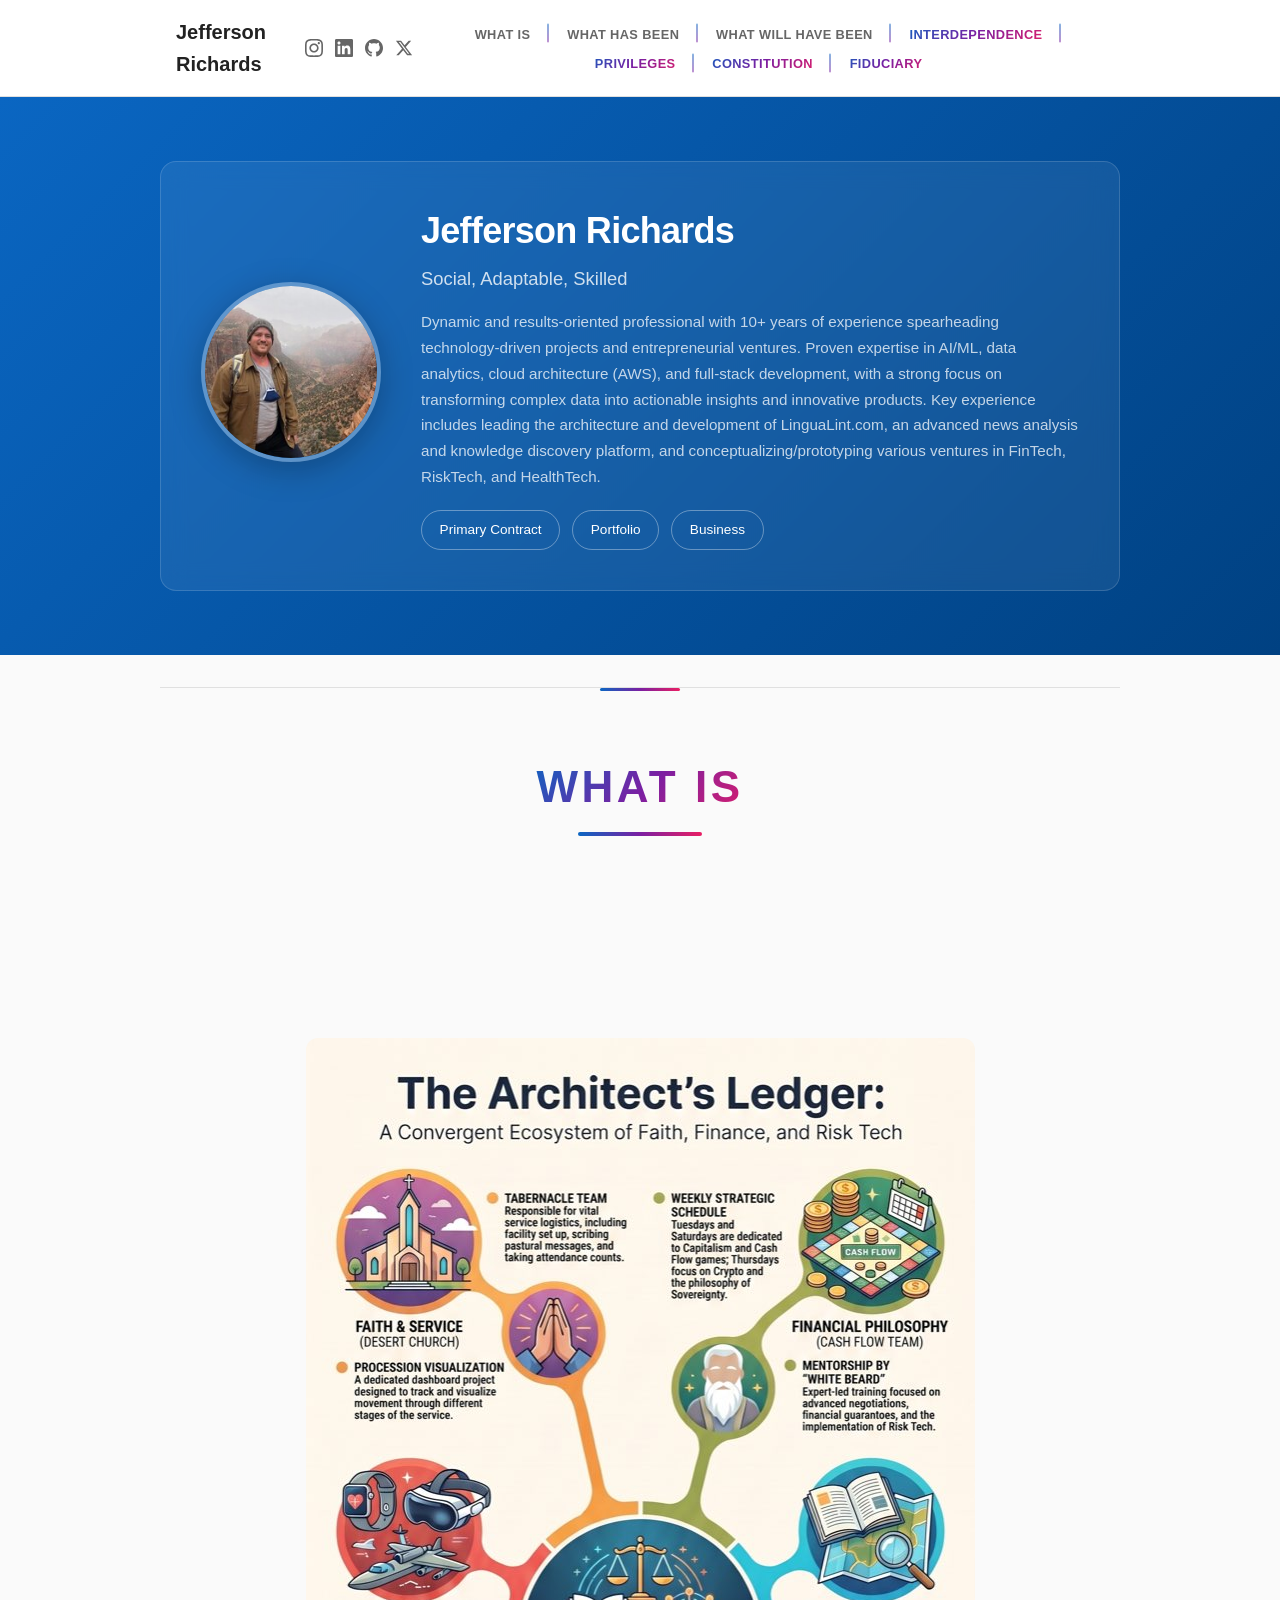
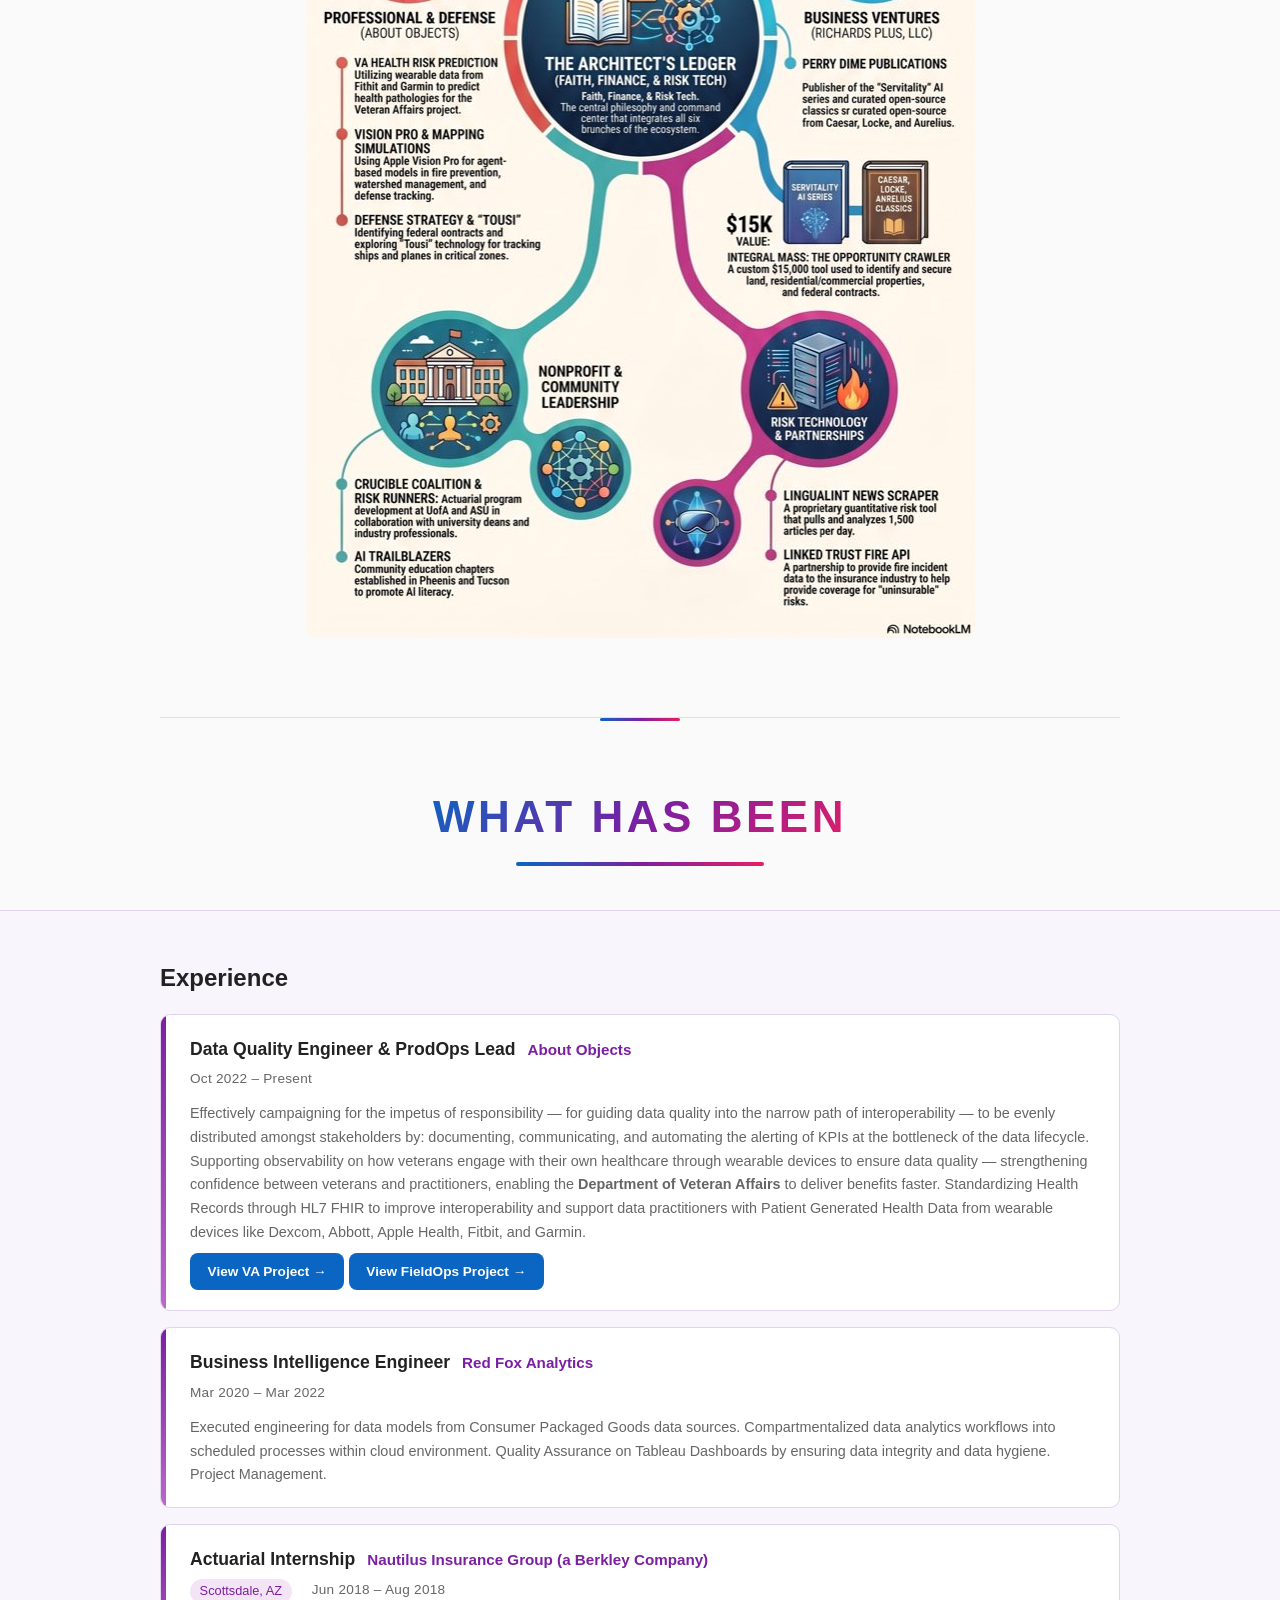
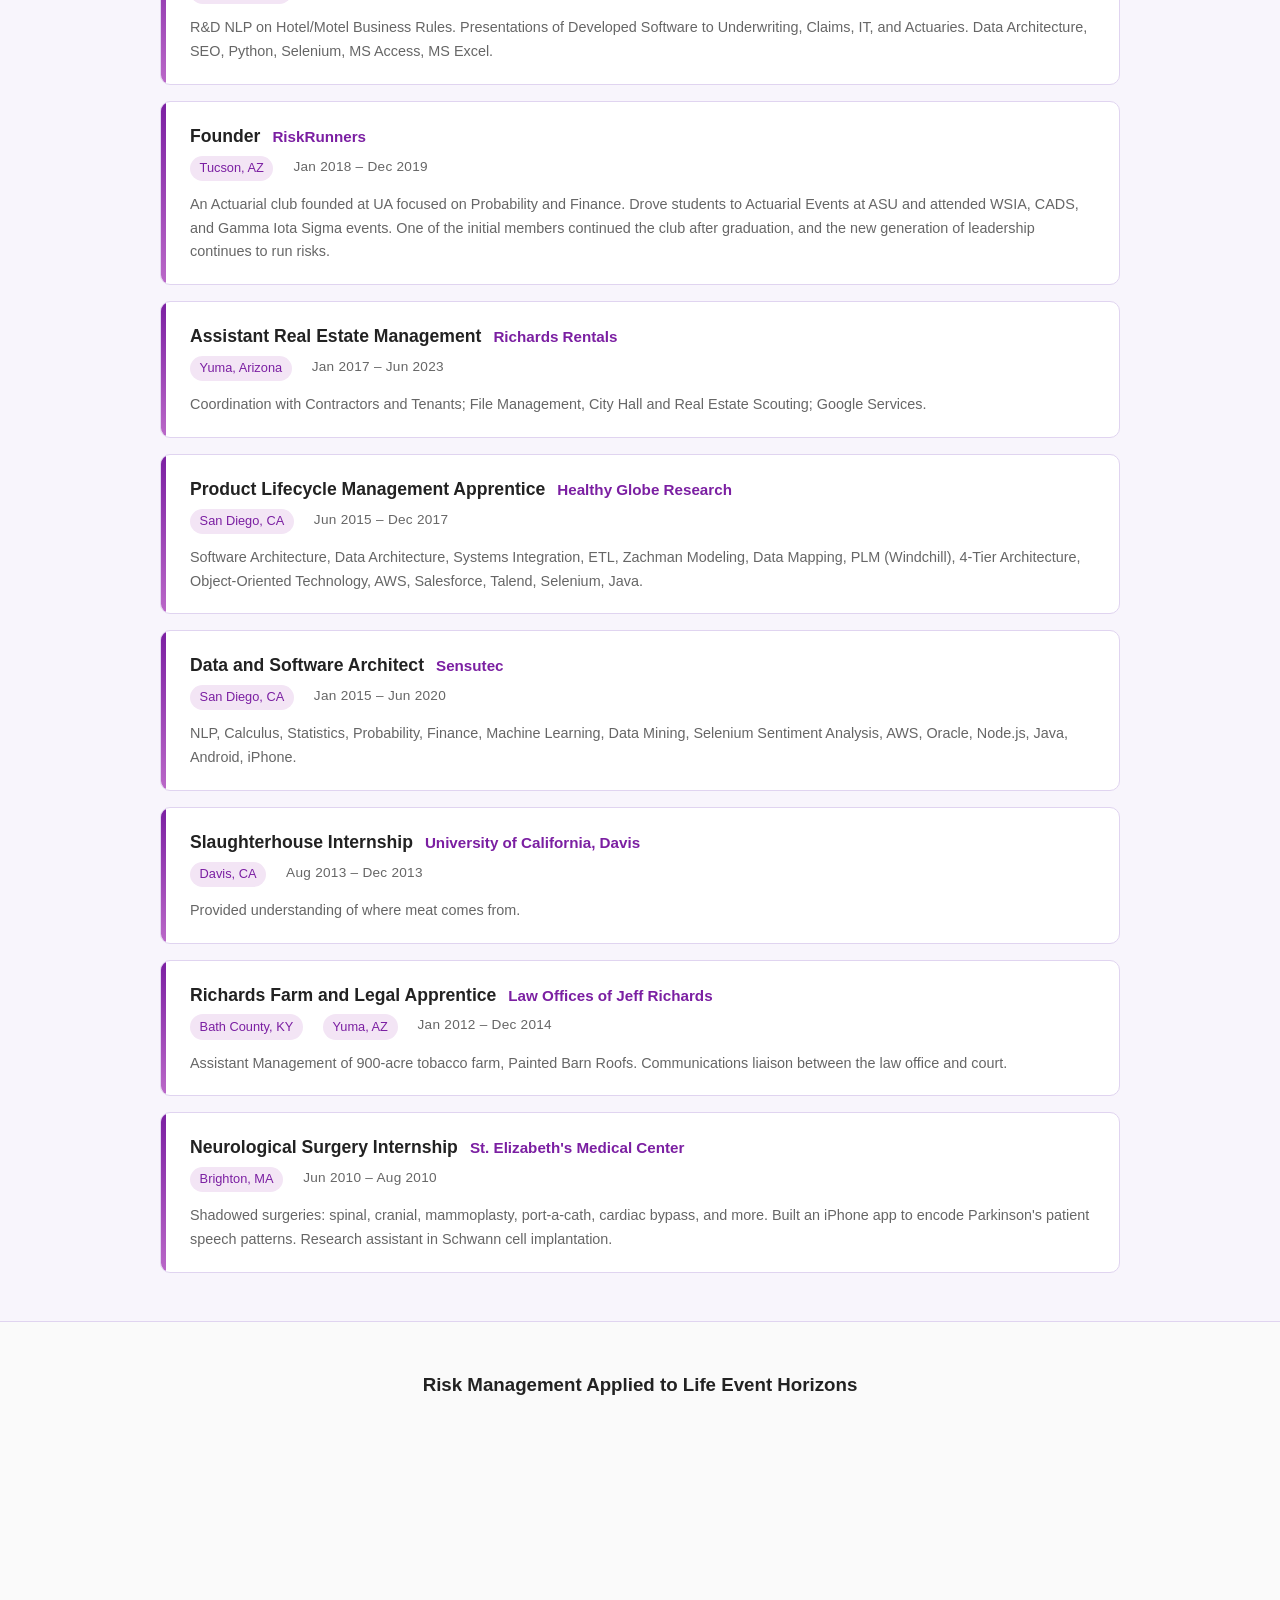
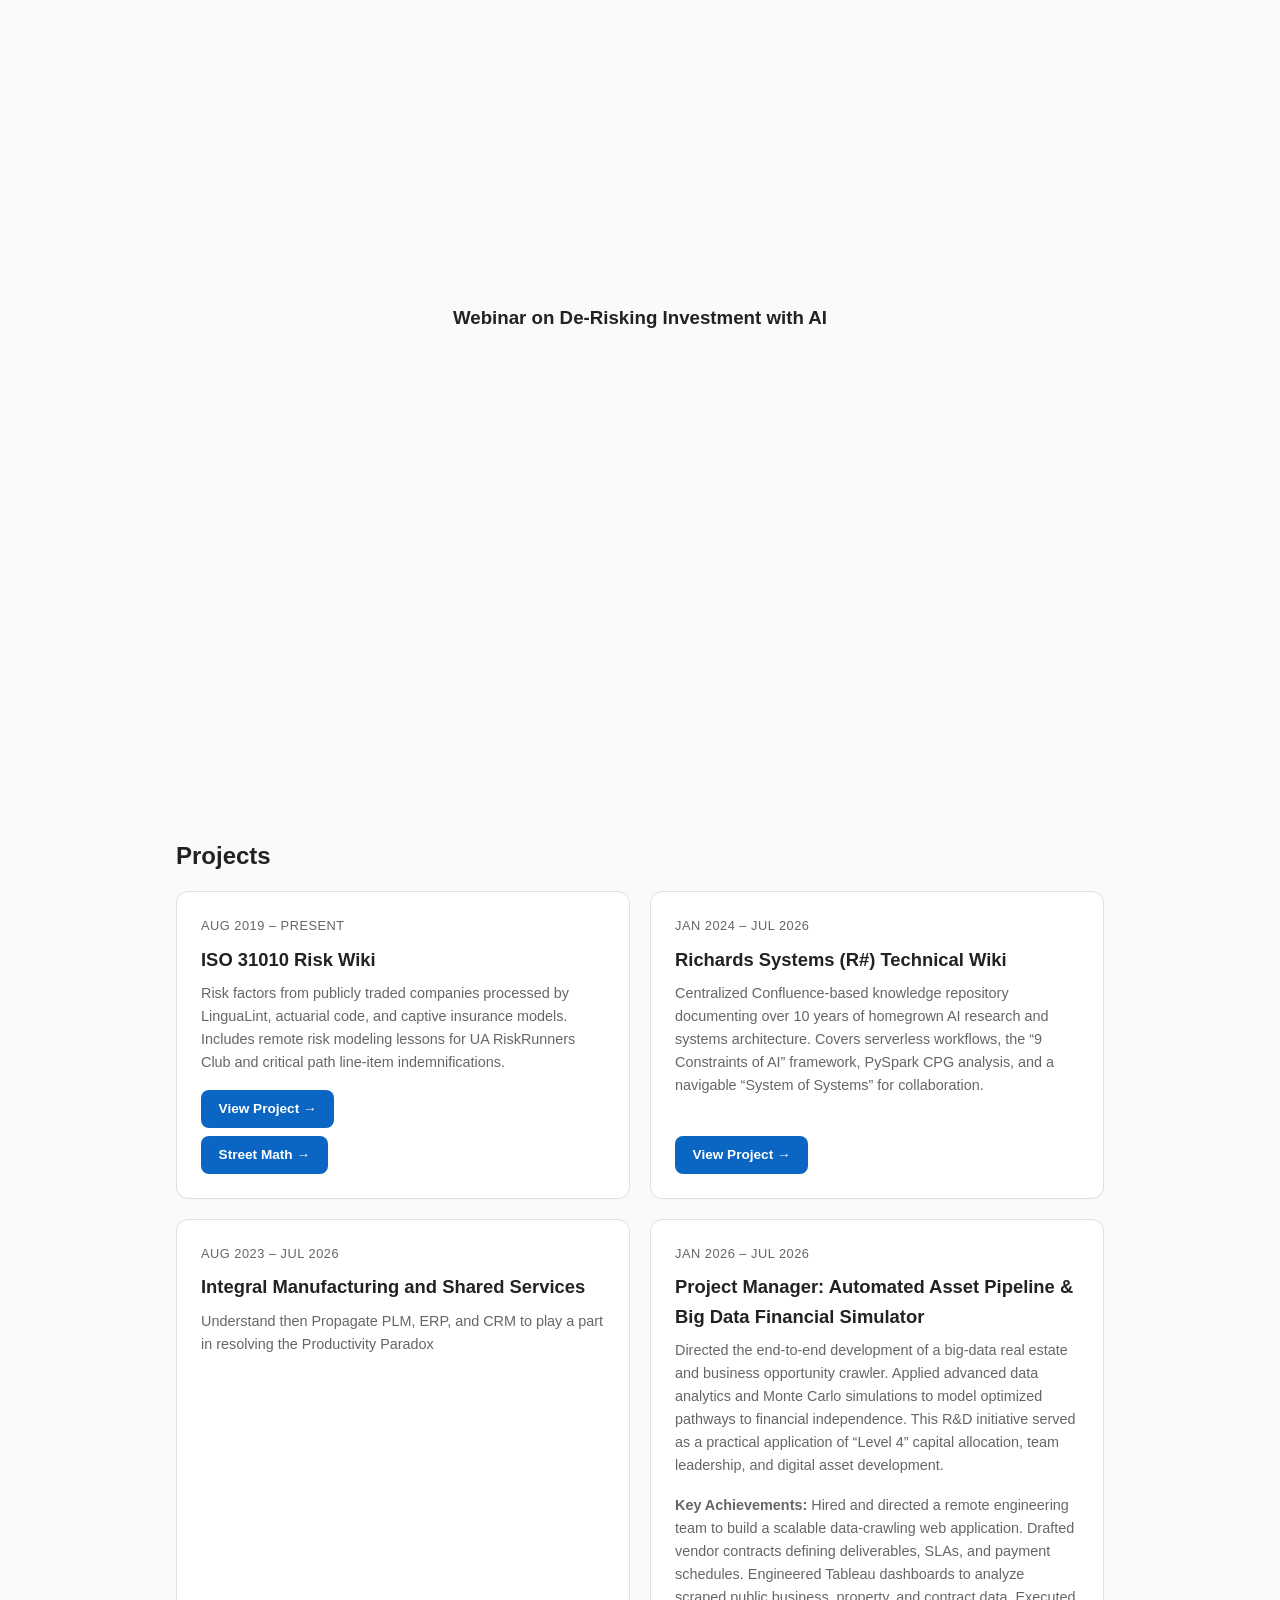
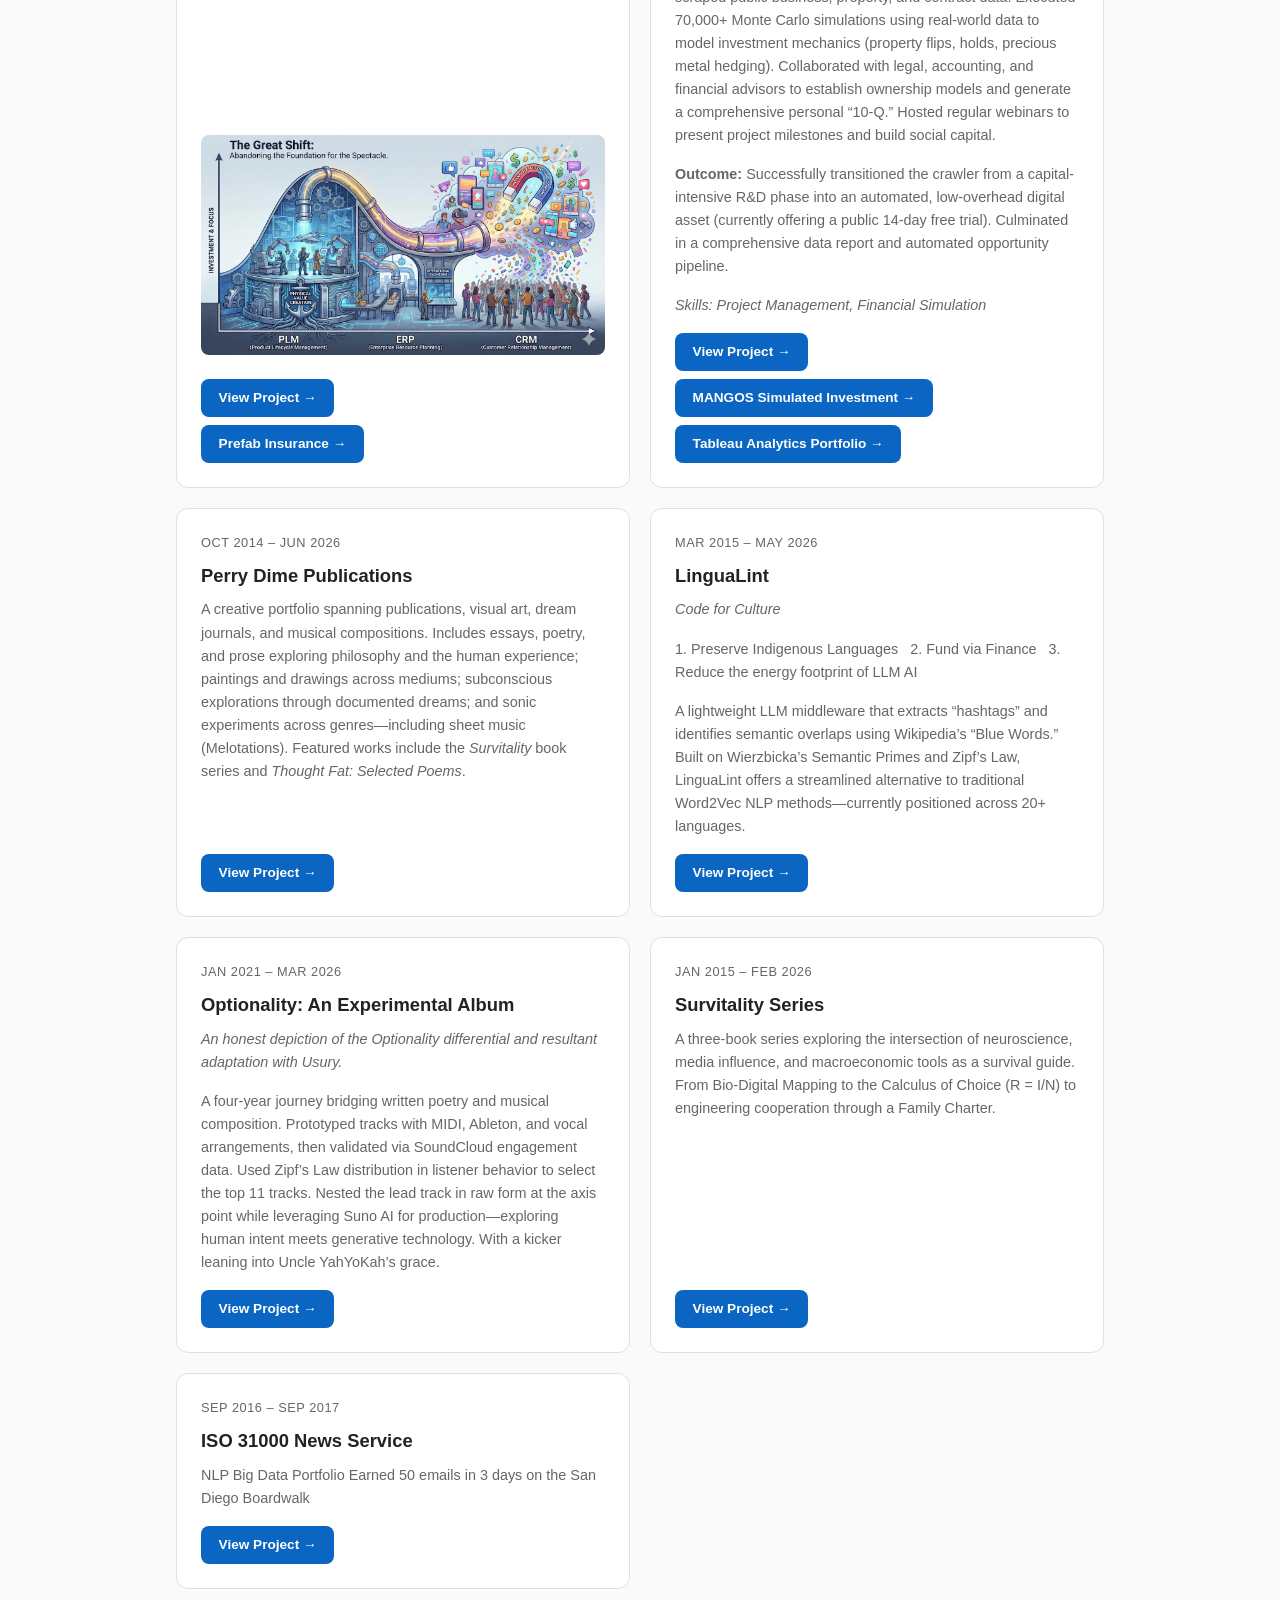
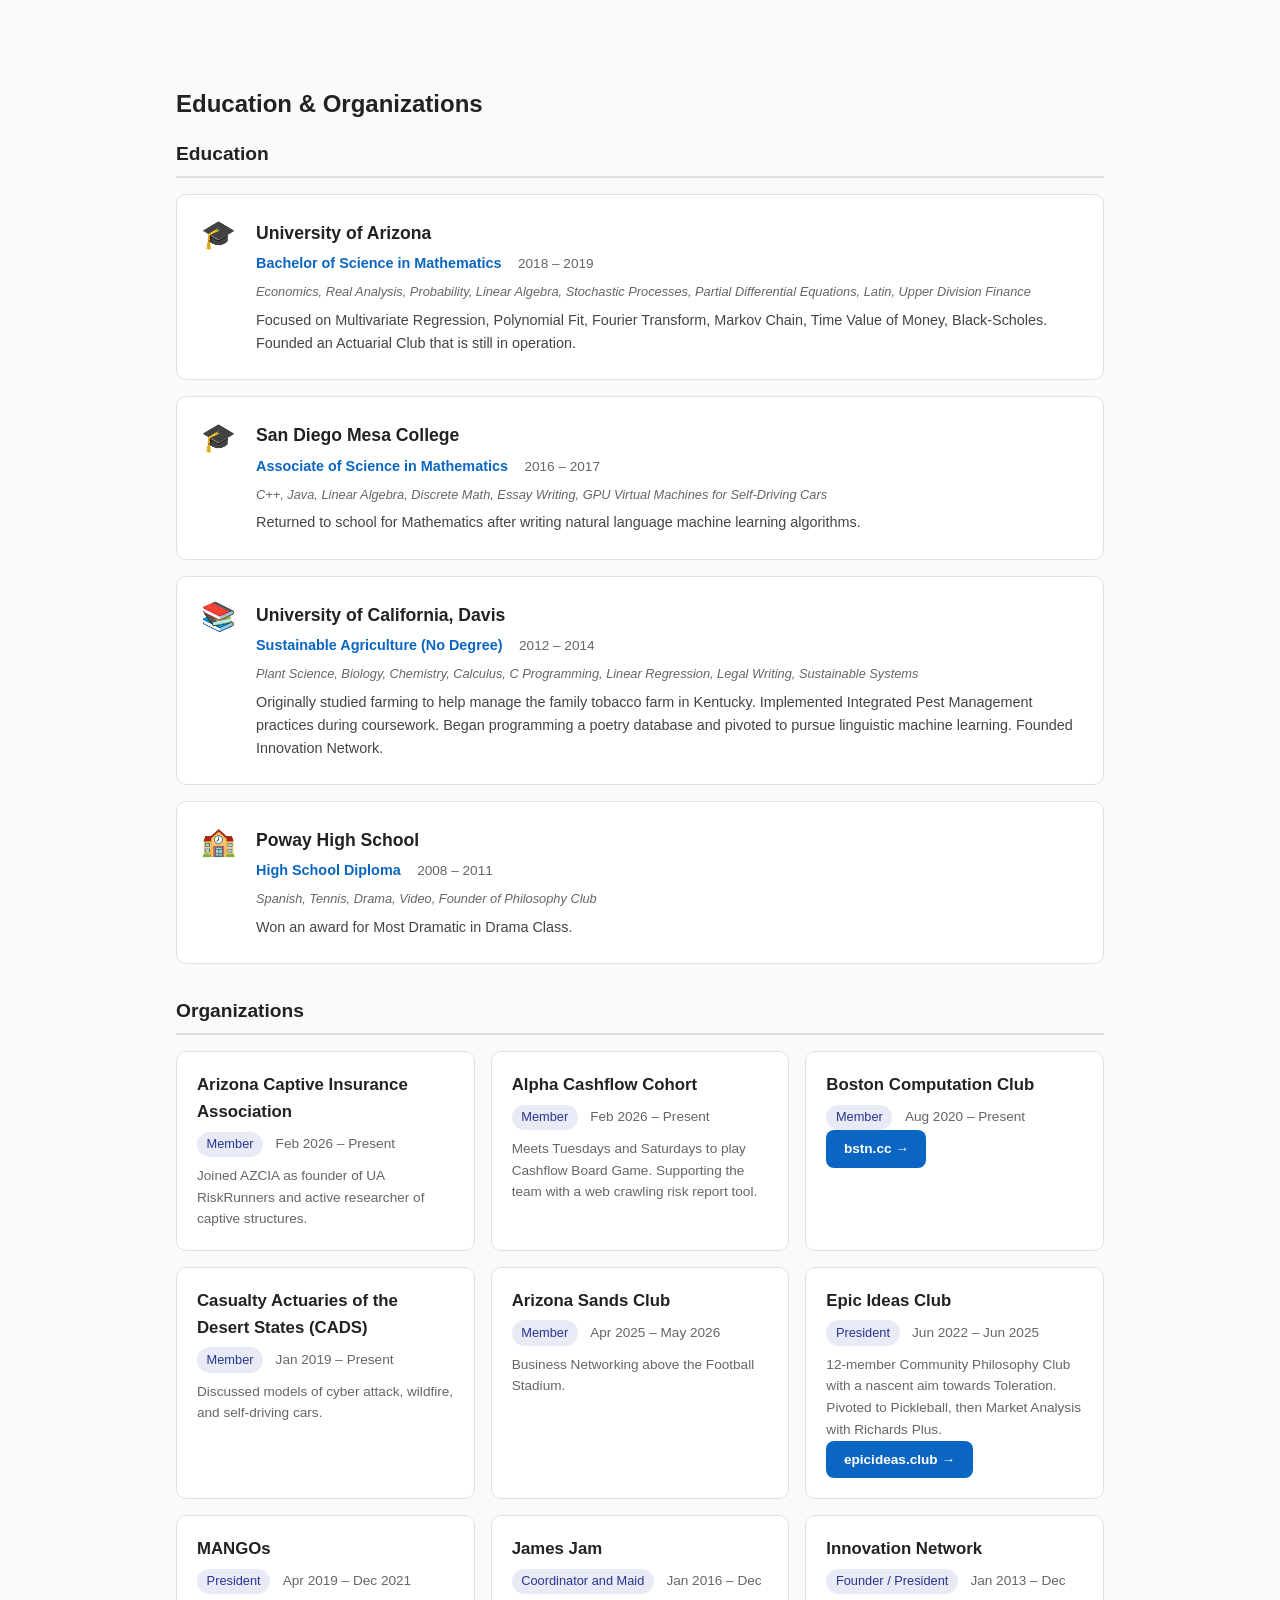
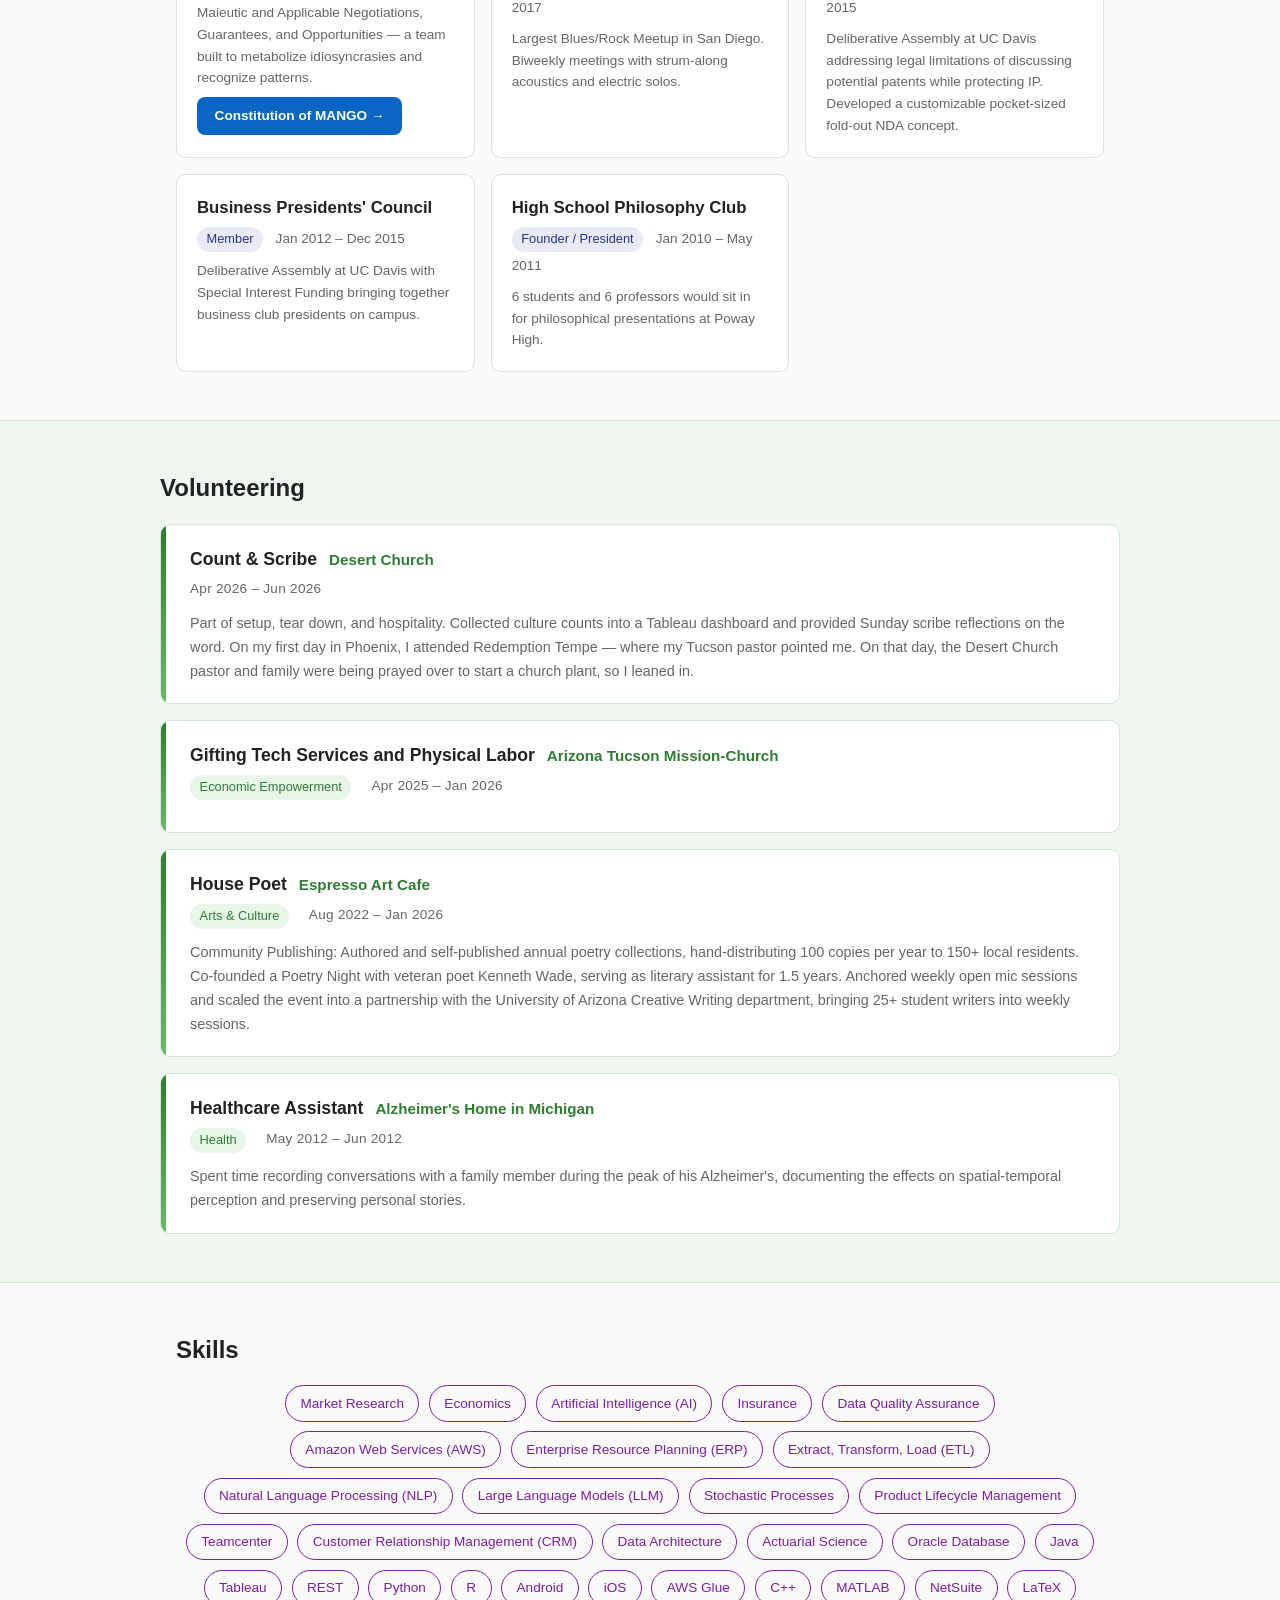
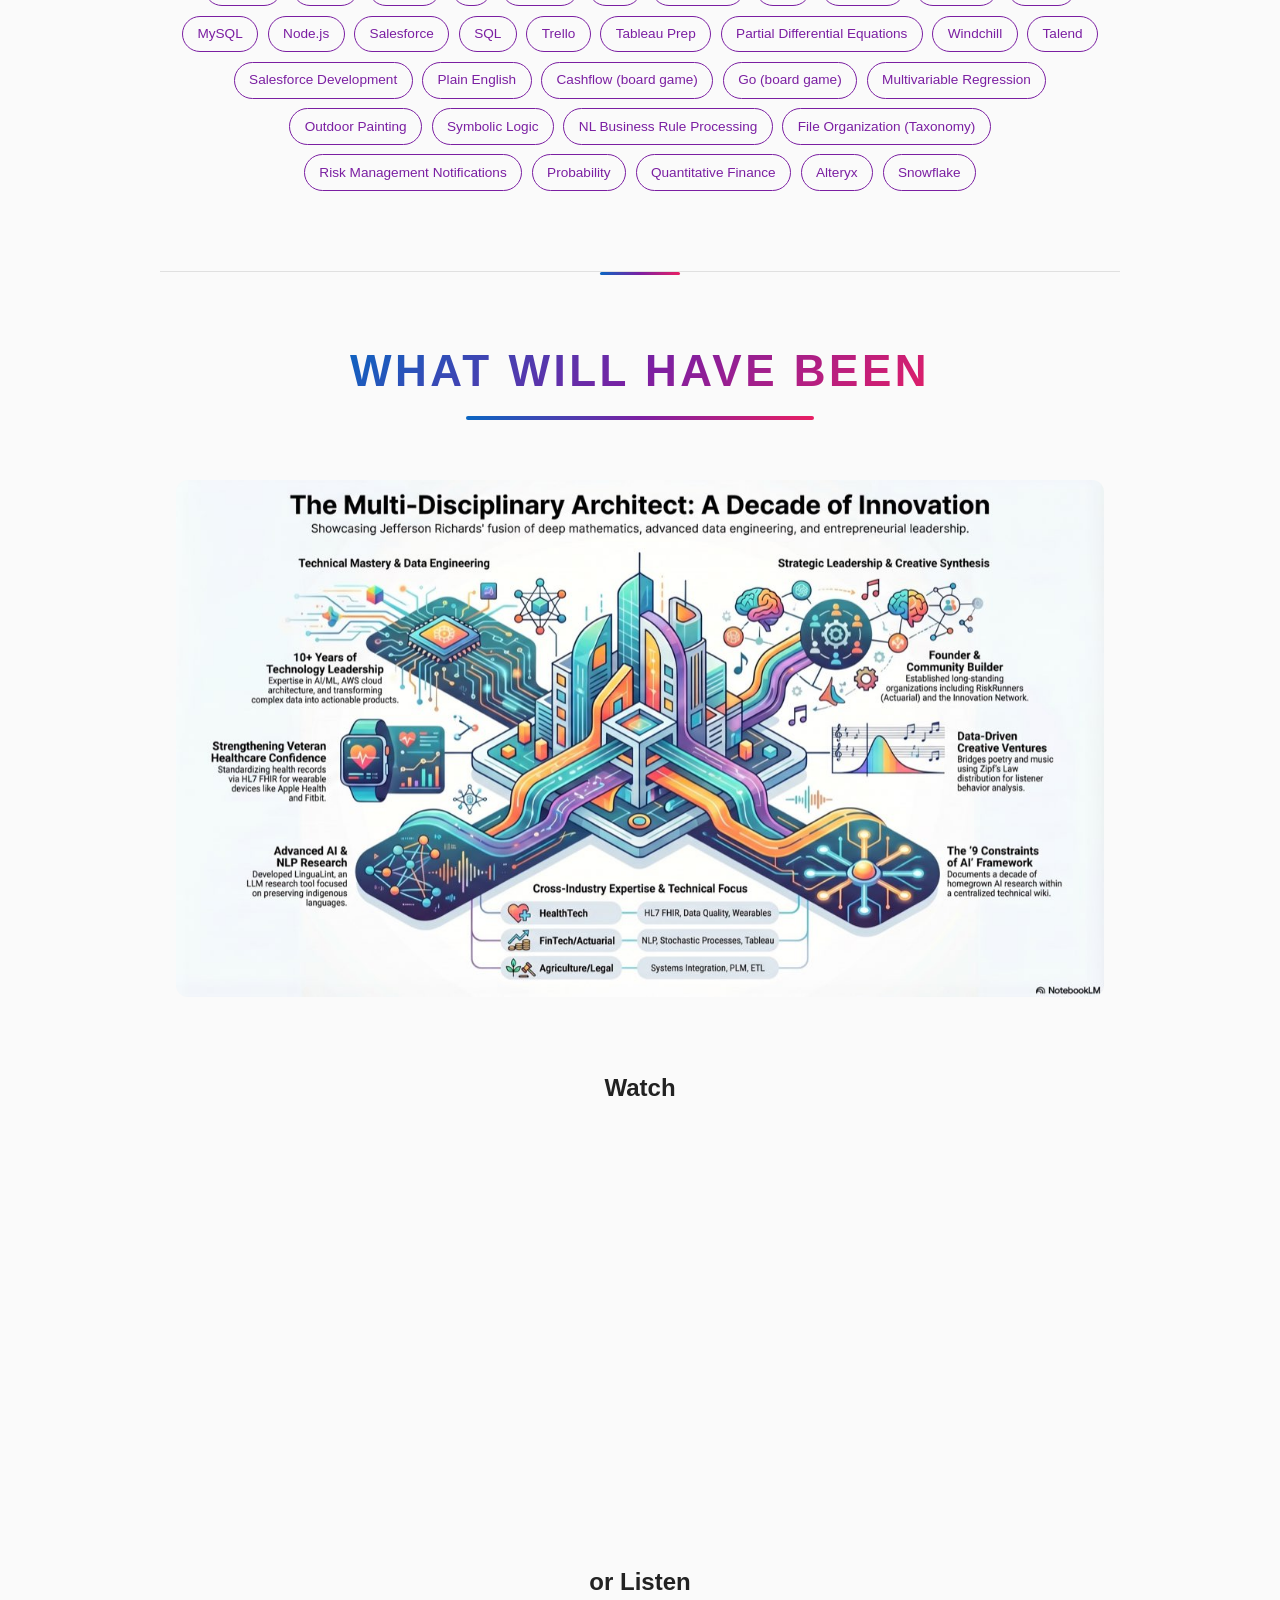
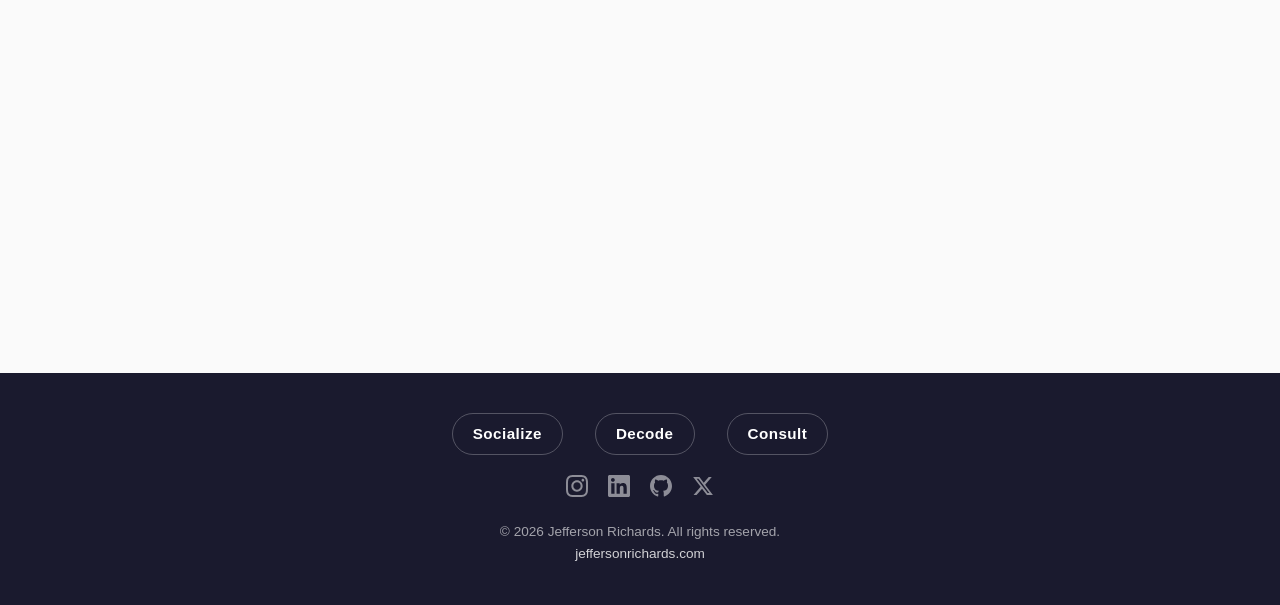
==== commit bd6cc458: "Add Risk Management Applied to Life Event Horizons video" ====
--- a/index.html
+++ b/index.html
@@ -253,6 +253,13 @@
           </div>
         </article>
 
+      </div>
+    </section>
+
+    <section class="section" style="text-align:center">
+      <h3>Risk Management Applied to Life Event Horizons</h3>
+      <div class="media-embed">
+        <iframe width="100%" height="400" src="https://www.youtube.com/embed/YwwRY7ROyA4" frameborder="0" allow="accelerometer; autoplay; clipboard-write; encrypted-media; gyroscope; picture-in-picture" allowfullscreen style="border-radius:12px"></iframe>
       </div>
     </section>
 
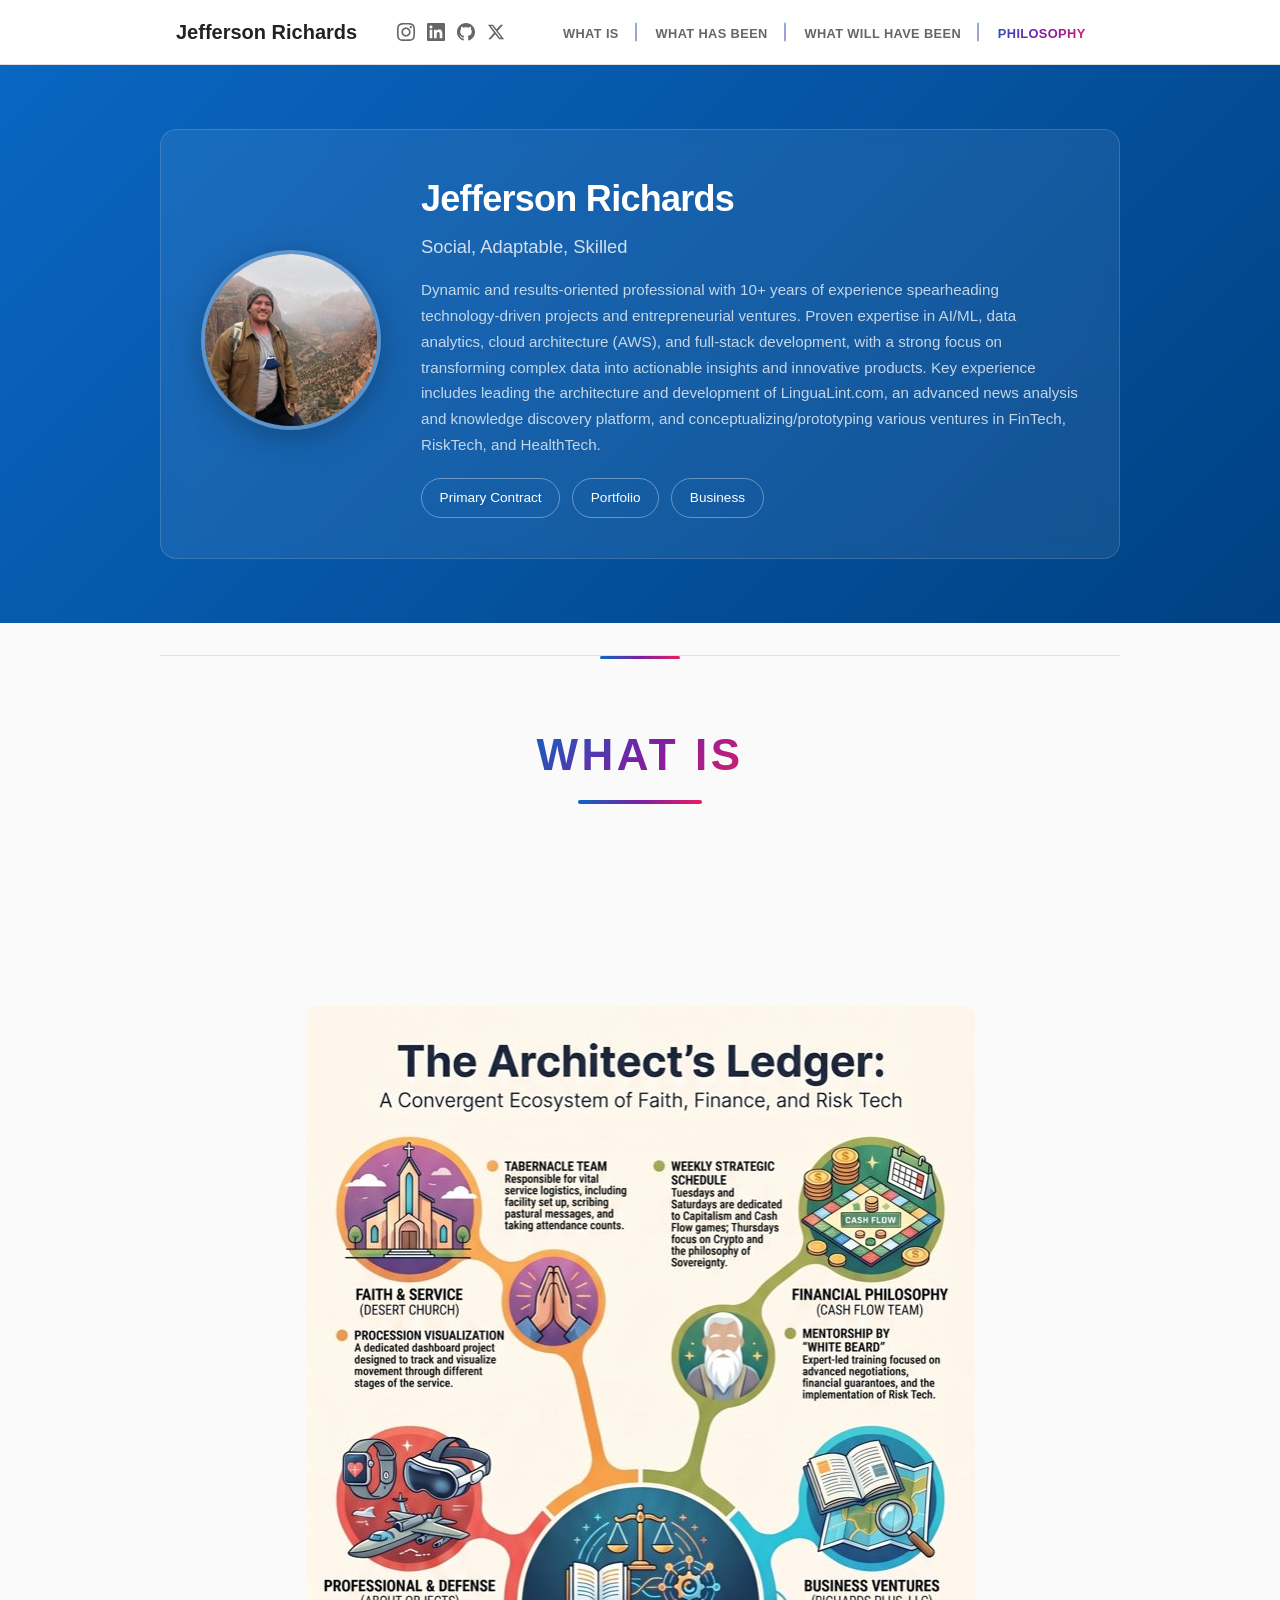
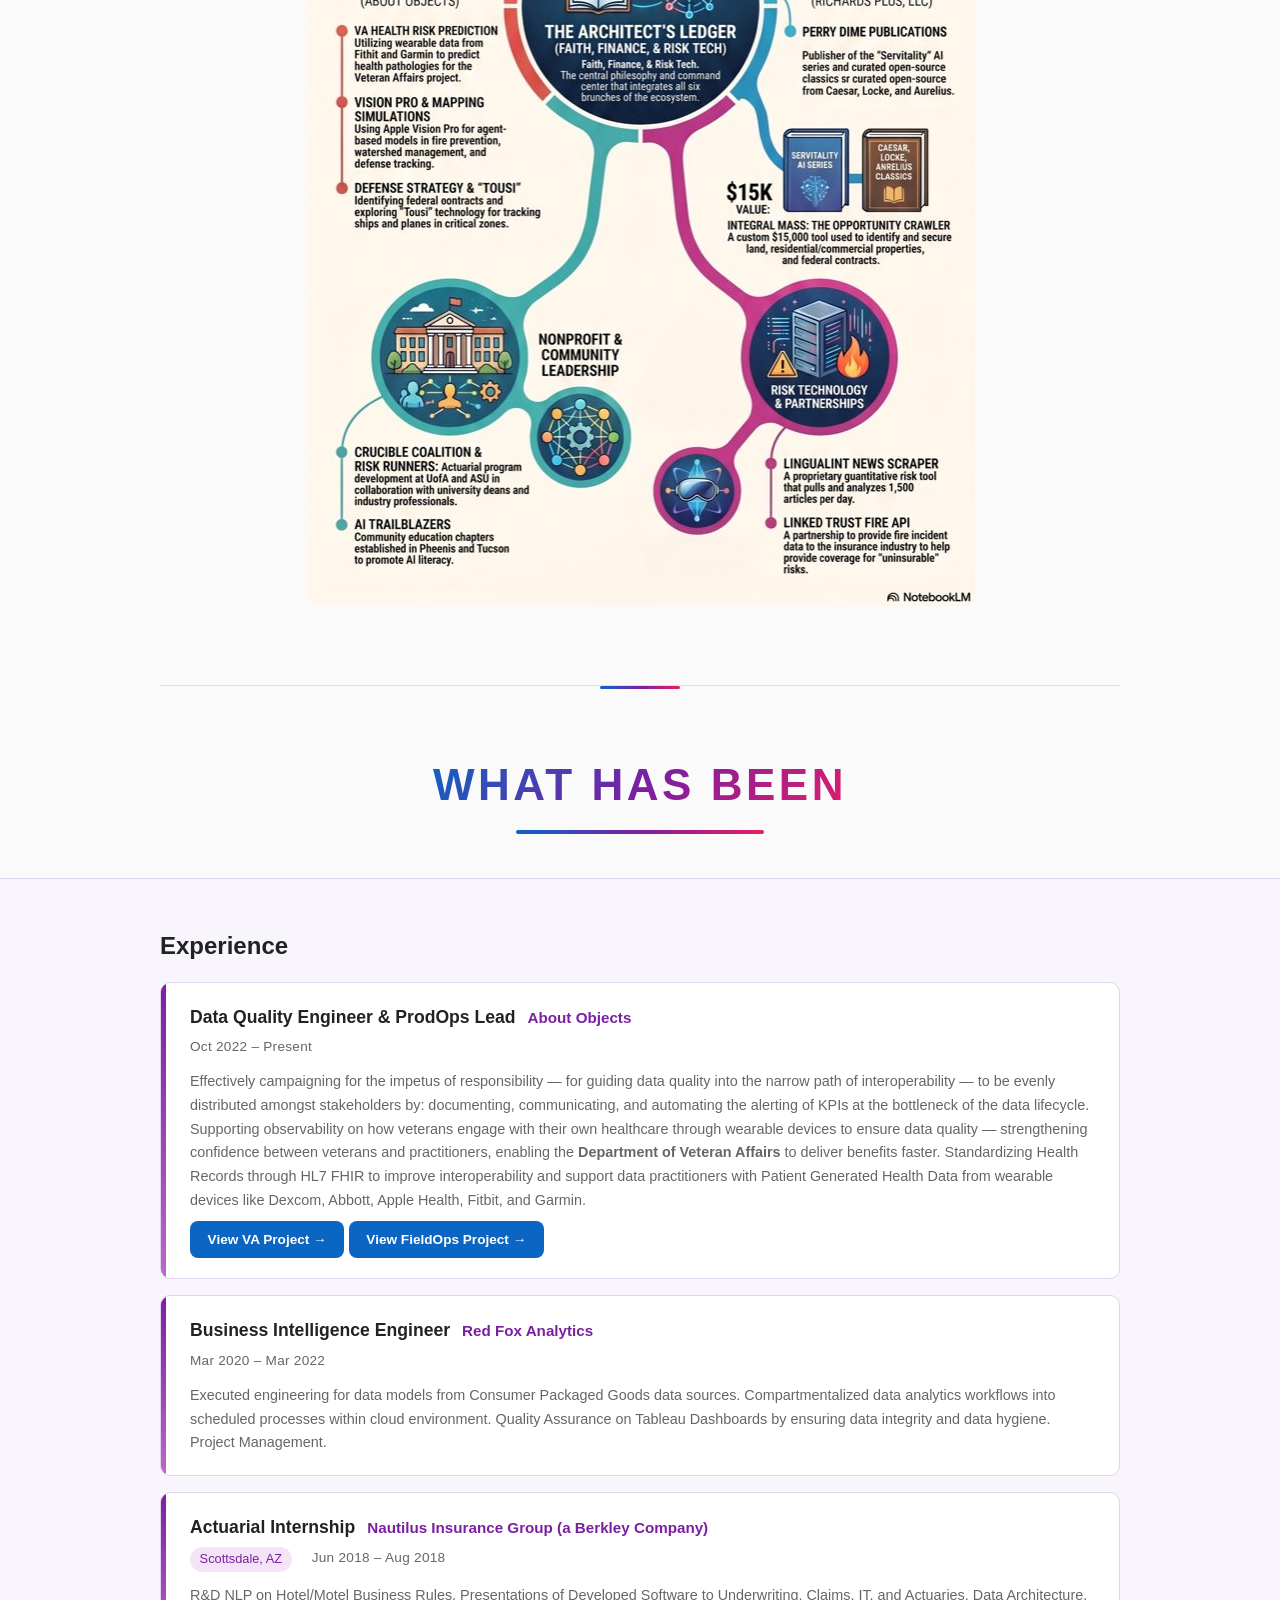
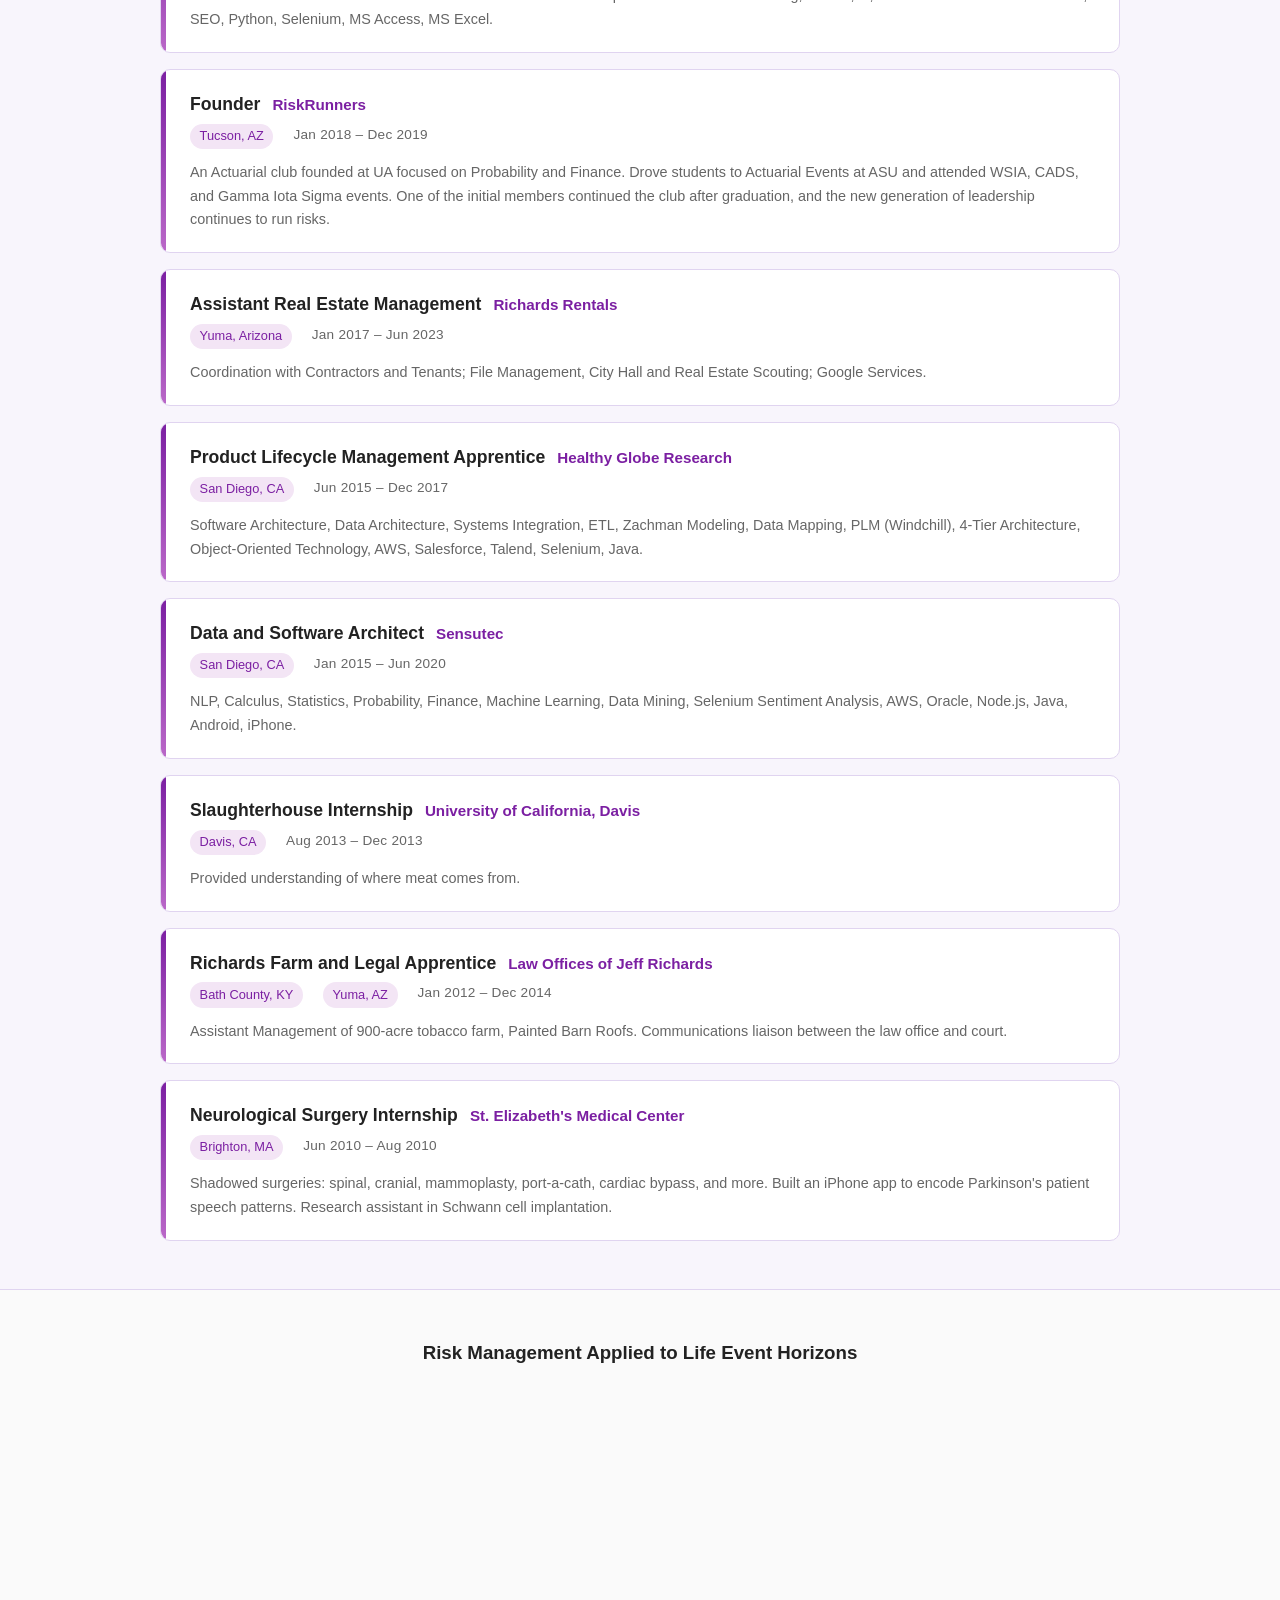
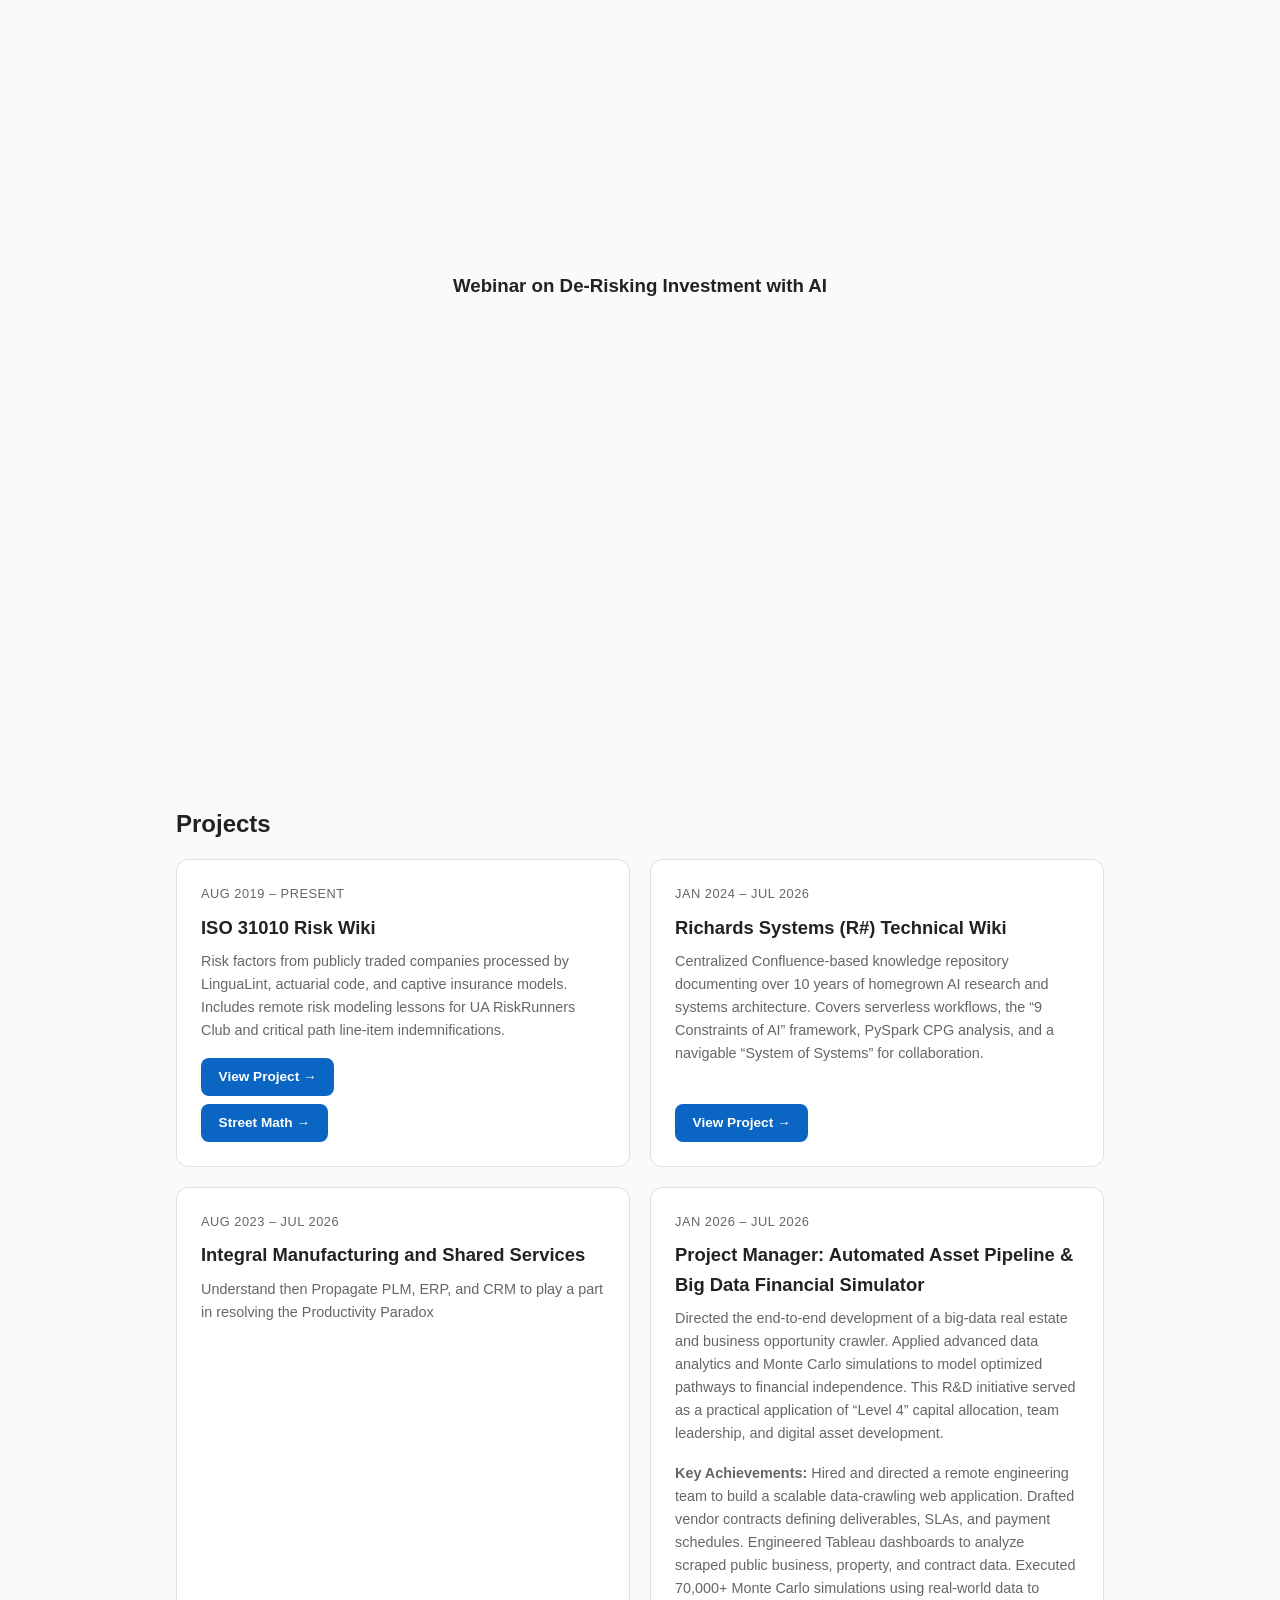
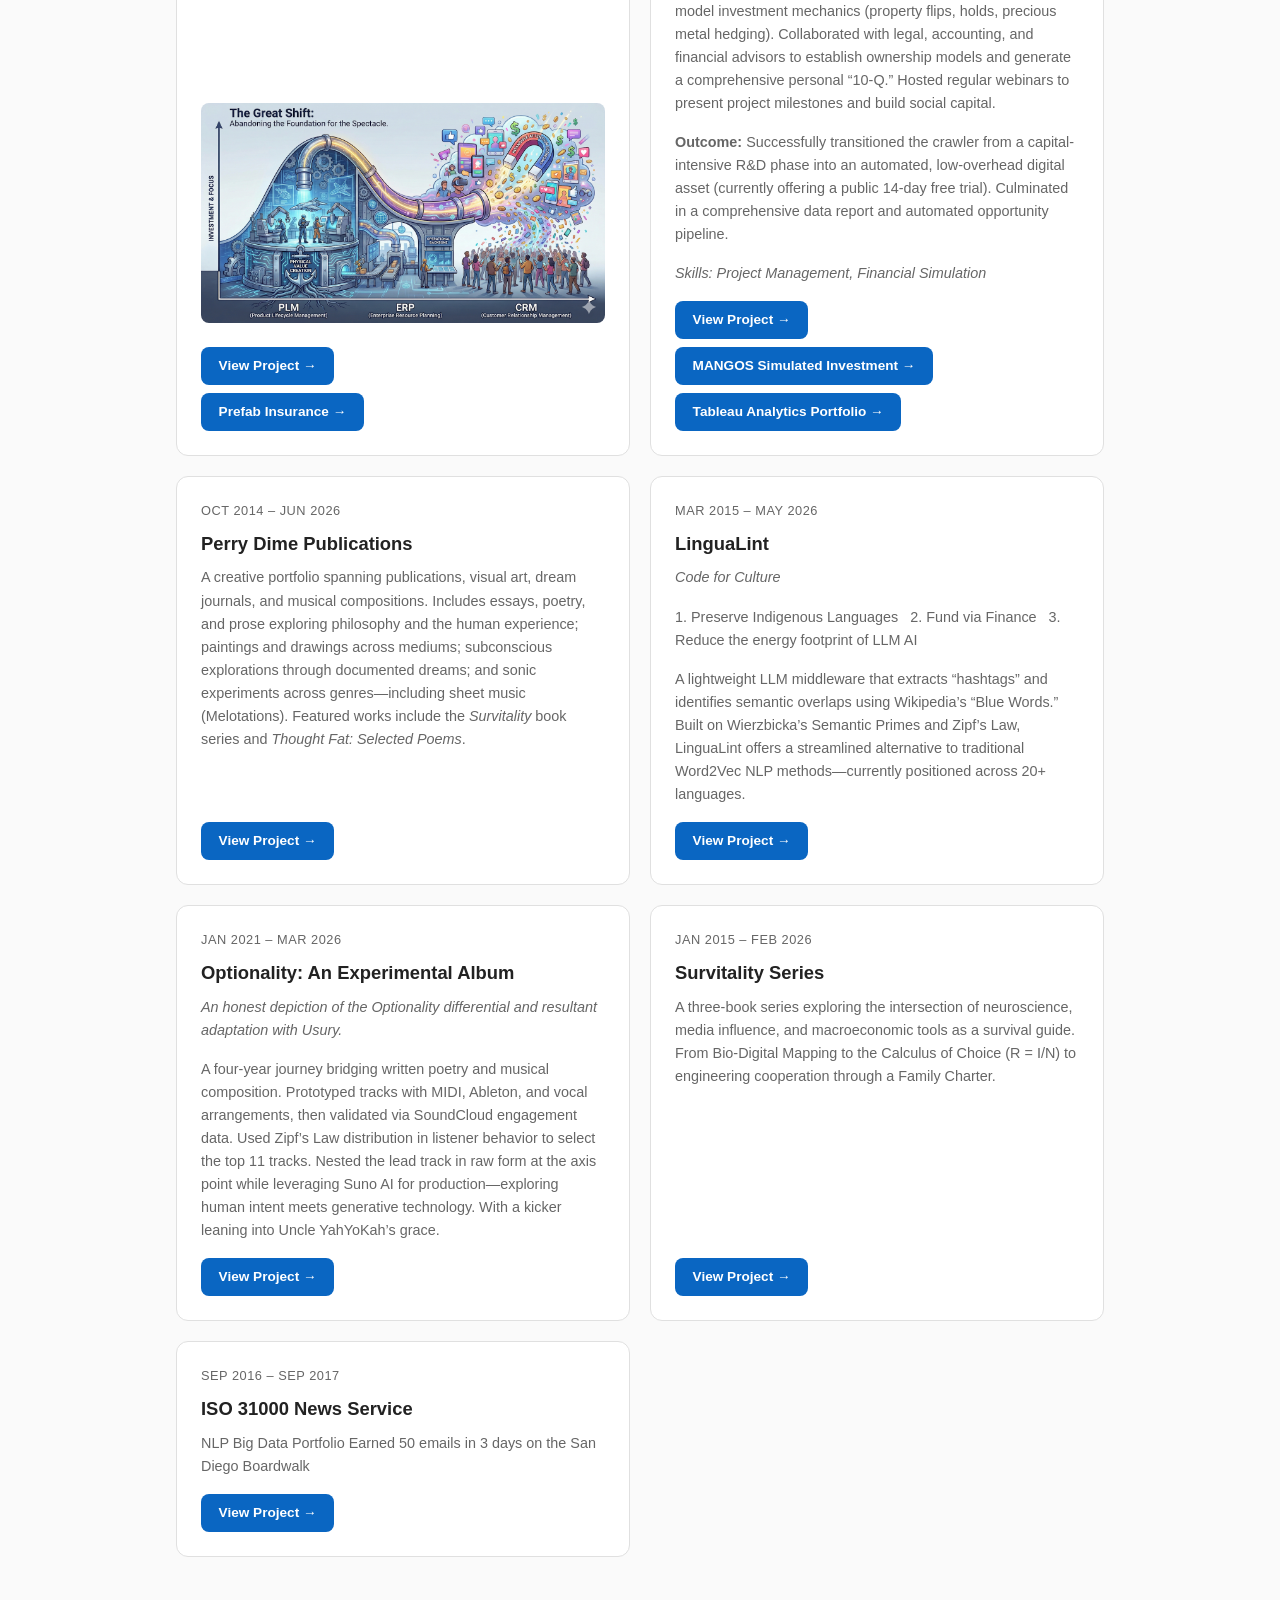
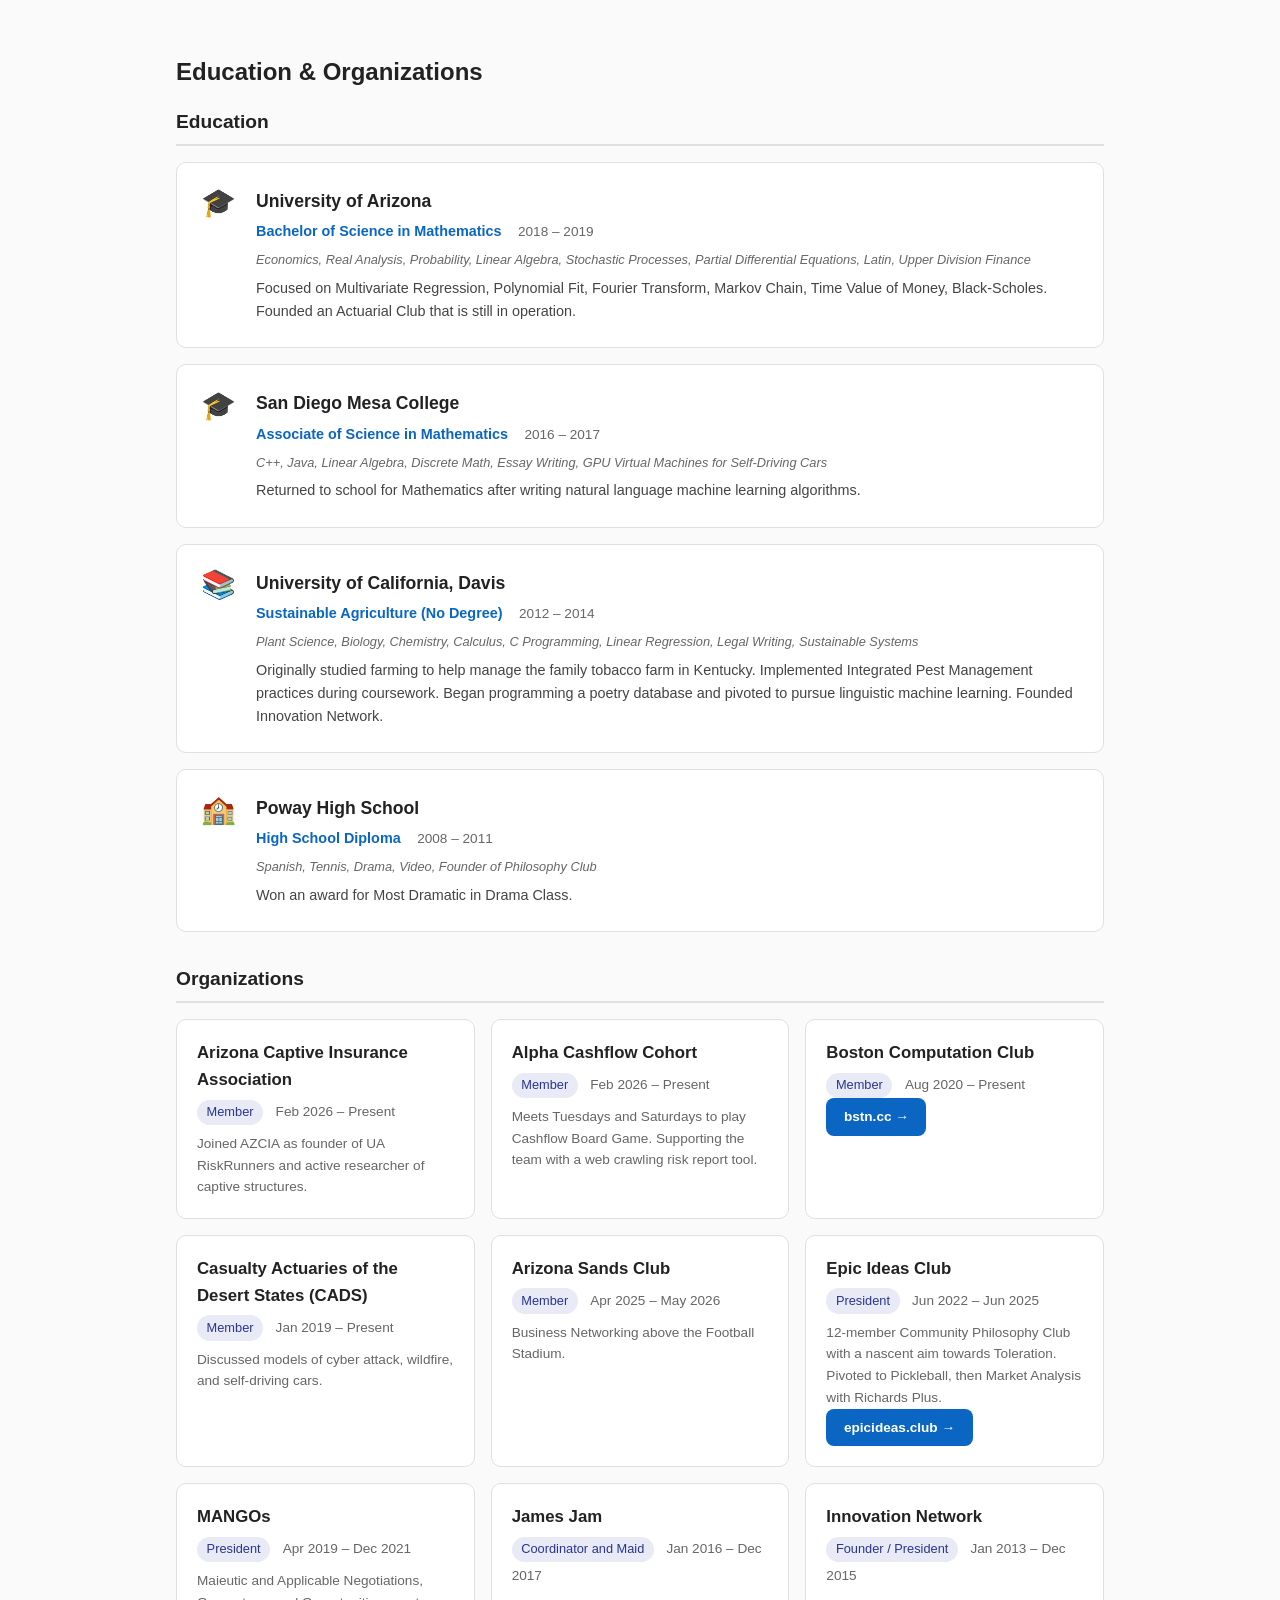
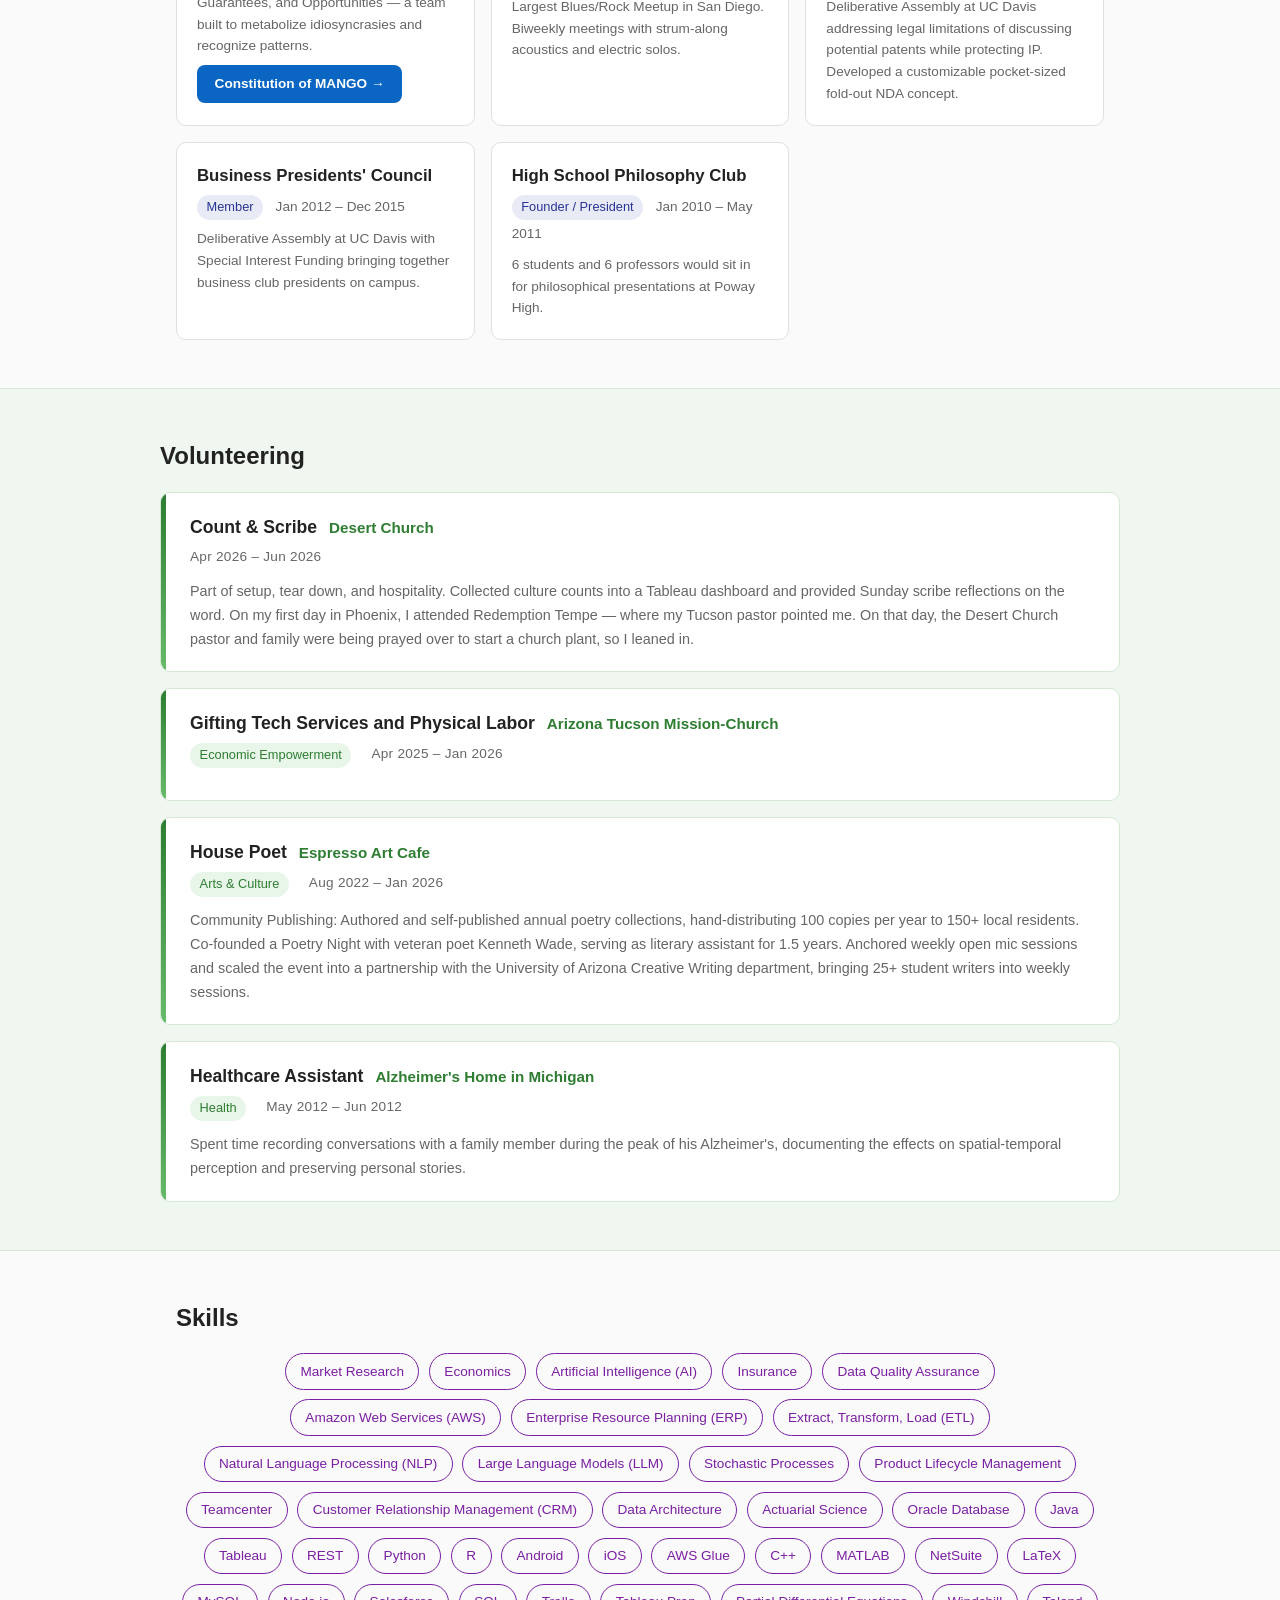
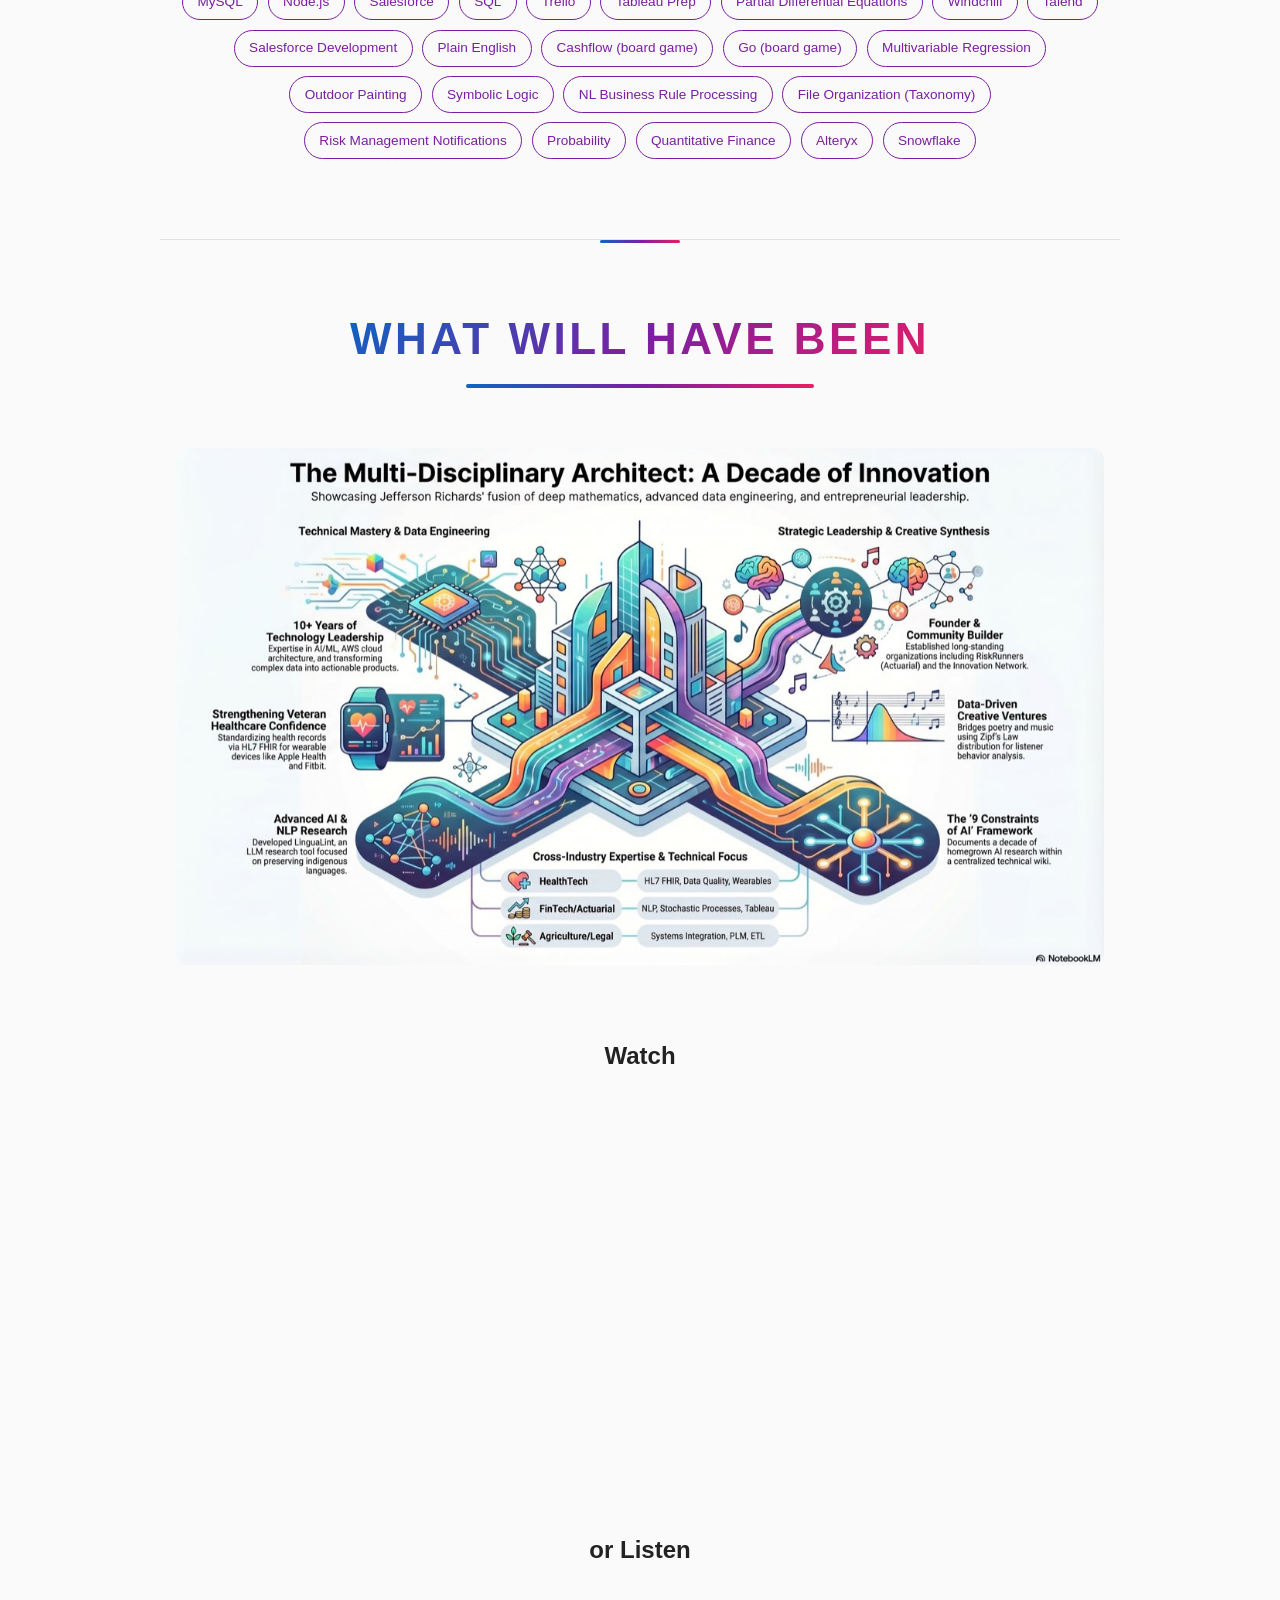
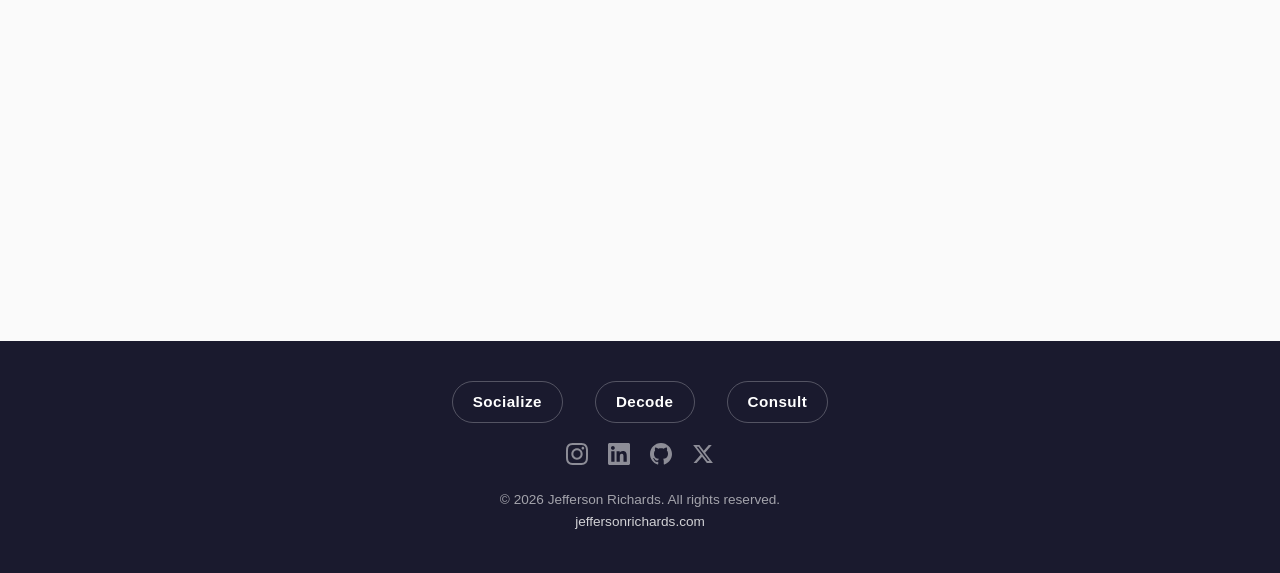
==== commit 3c56c42b: "Archive interdependence, privileges, constitution, fiduciary pages; replace nav links with Philosoph" ====
--- a/index.html
+++ b/index.html
@@ -57,10 +57,7 @@
         <li><a href="#what-is">What Is</a></li>
         <li><a href="#what-has-been">What Has Been</a></li>
         <li><a href="#what-will-have-been">What Will Have Been</a></li>
-        <li><a href="interdependence.html" class="nav-constitution">Interdependence</a></li>
-        <li><a href="privileges.html" class="nav-constitution">Privileges</a></li>
-        <li><a href="constitution.html" class="nav-constitution">Constitution</a></li>
- <li><a href="fiduciary.html" class="nav-constitution">Fiduciary</a></li>
+        <li><a href="https://www.themangos.club" class="nav-constitution" target="_blank" rel="noopener">Philosophy</a></li>
       </ul>
     </nav>
   </header>
@@ -454,7 +451,7 @@
           <span class="org-role">President</span>
           <span class="org-dates">Apr 2019 &ndash; Dec 2021</span>
           <p>Maieutic and Applicable Negotiations, Guarantees, and Opportunities — a team built to metabolize idiosyncrasies and recognize patterns.</p>
-          <a href="constitution.html" class="project-link" style="margin-top:0.5rem">Constitution of MANGO &rarr;</a>
+          <a href="https://www.themangos.club" class="project-link" target="_blank" rel="noopener" style="margin-top:0.5rem">Constitution of MANGO &rarr;</a>
         </article>
 
         <article class="org-card">
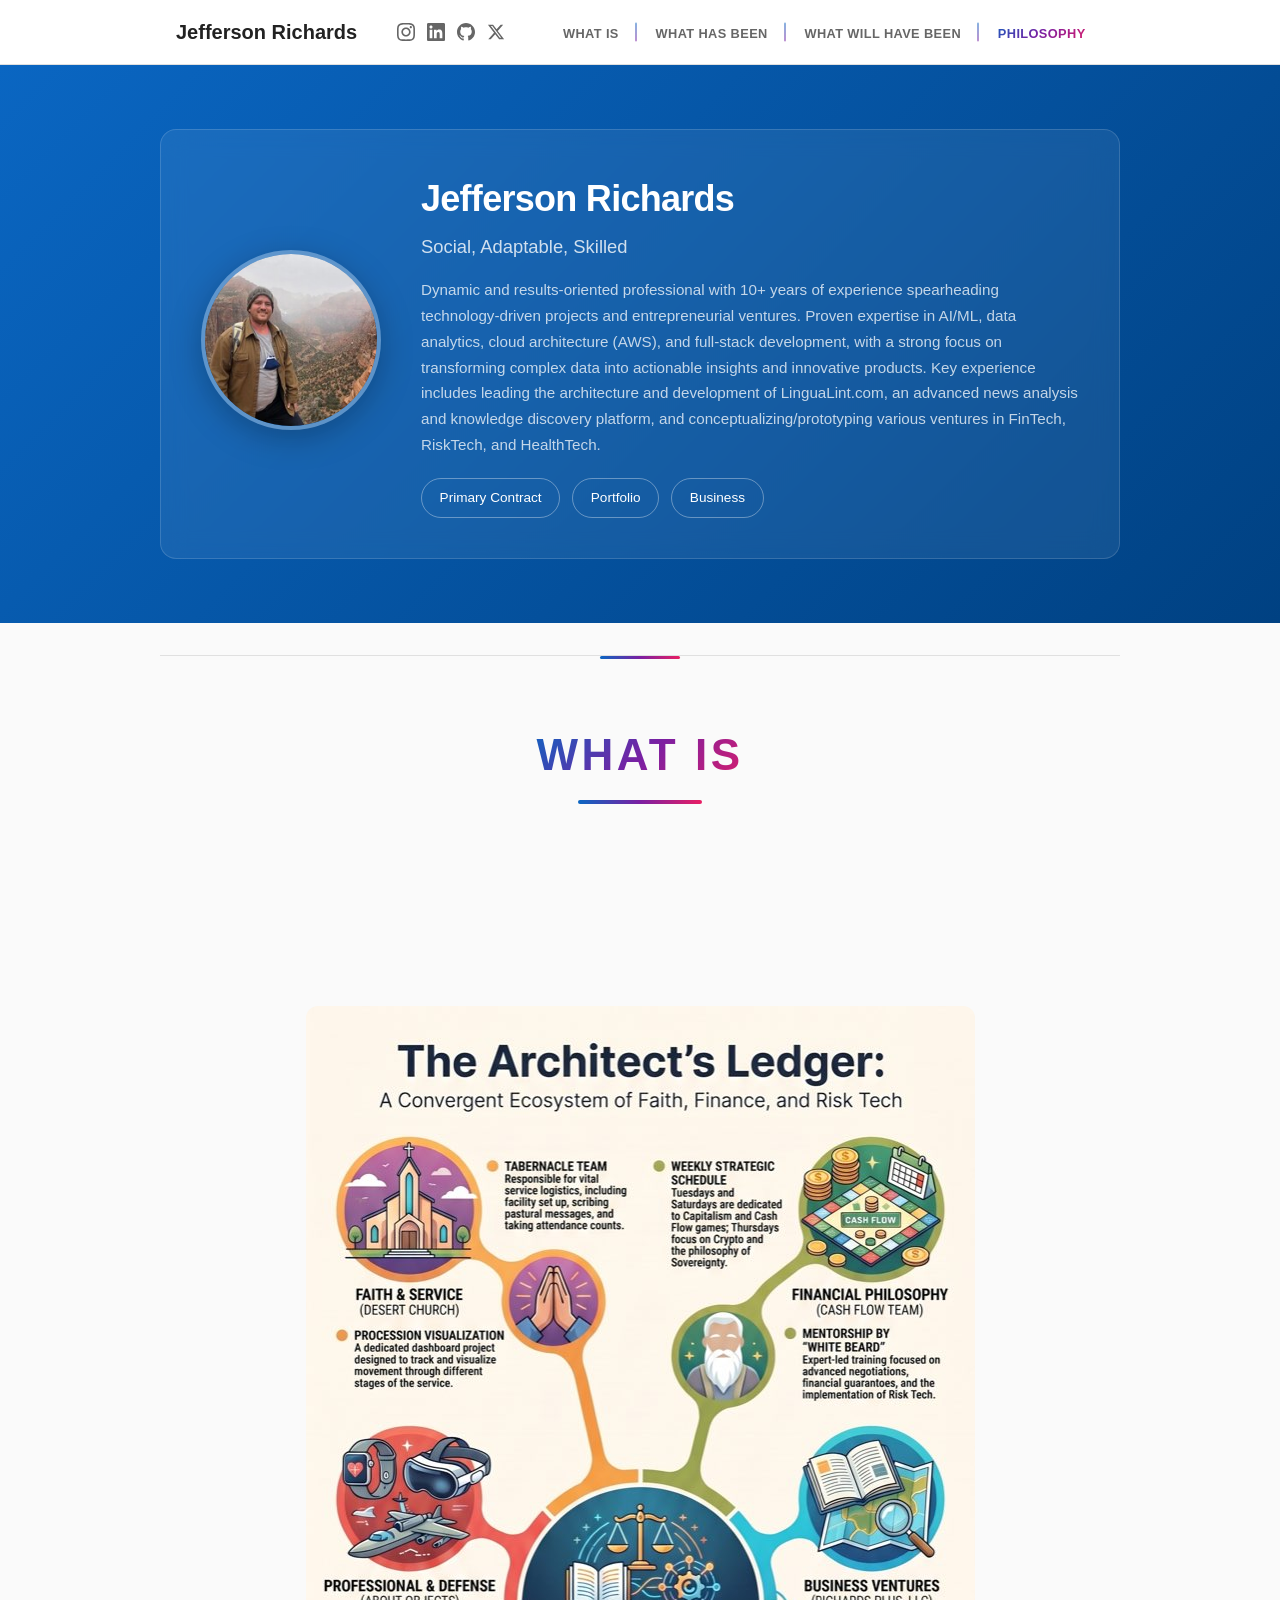
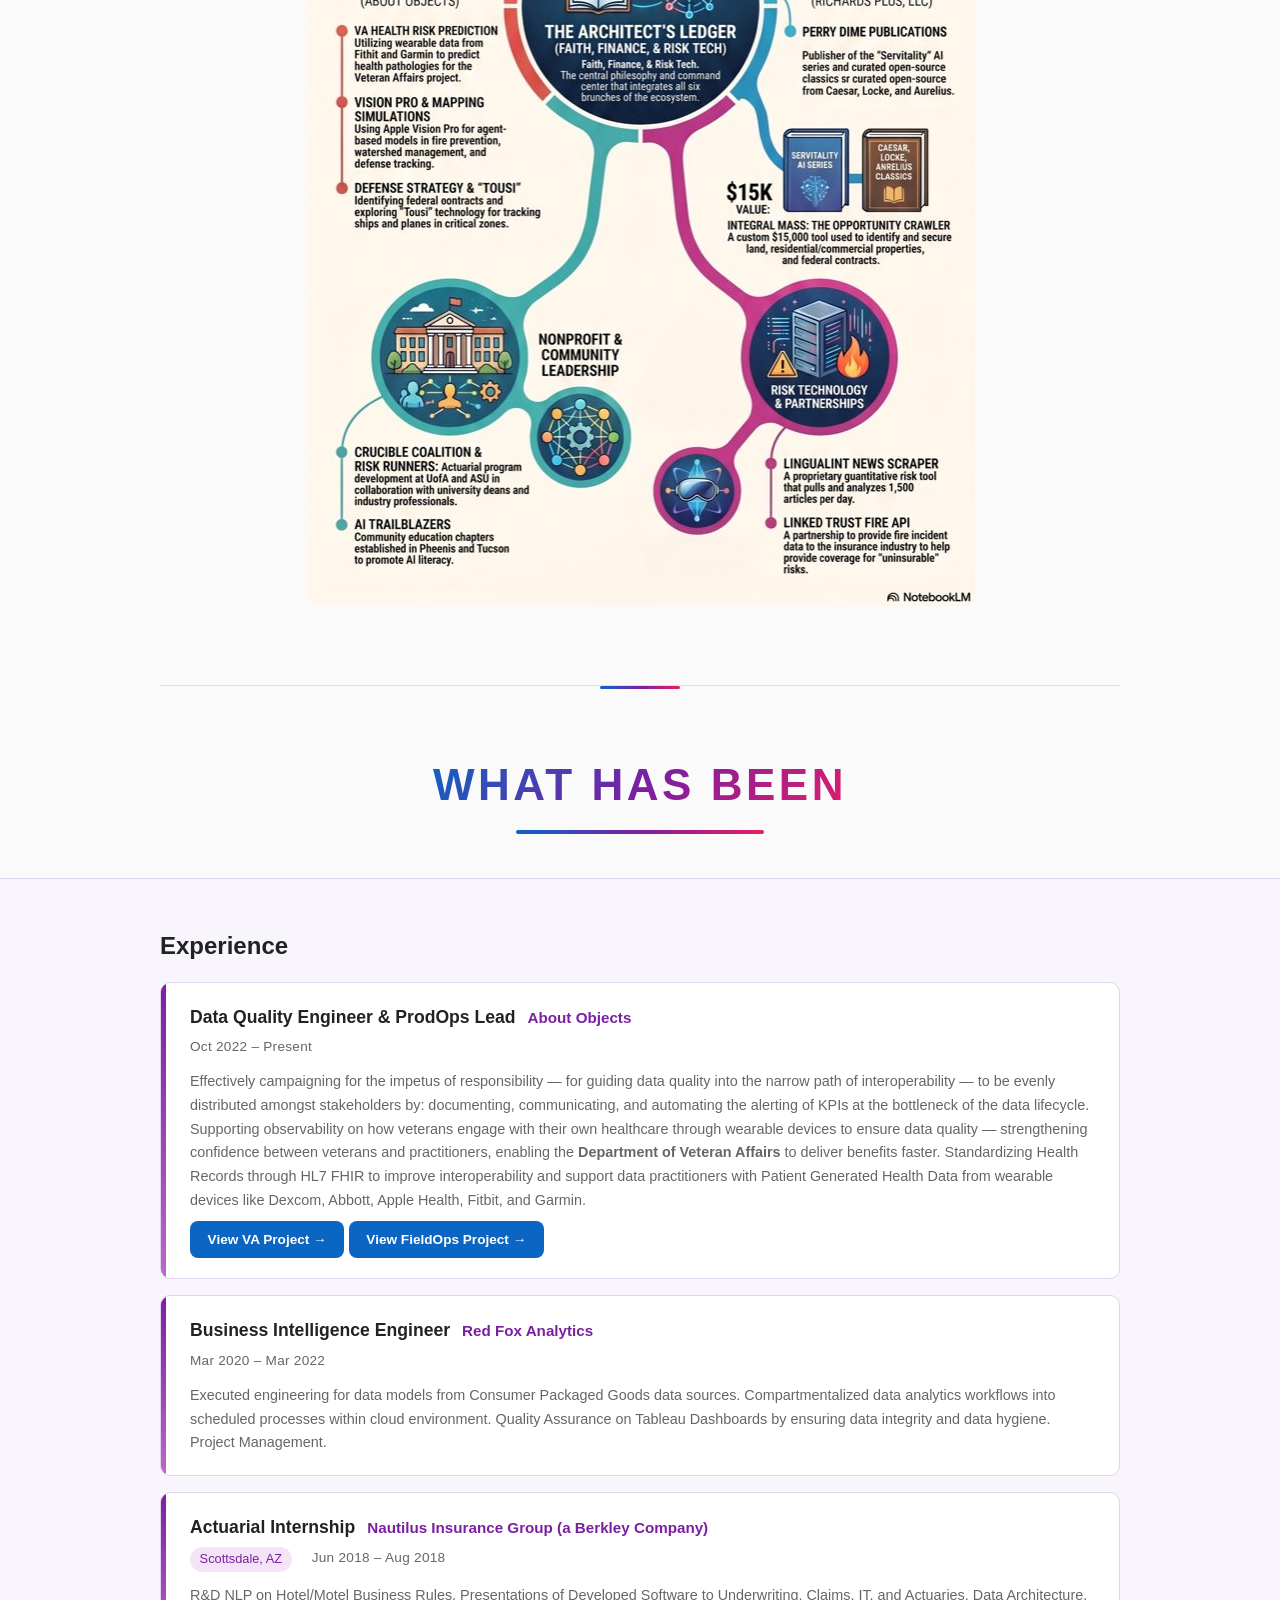
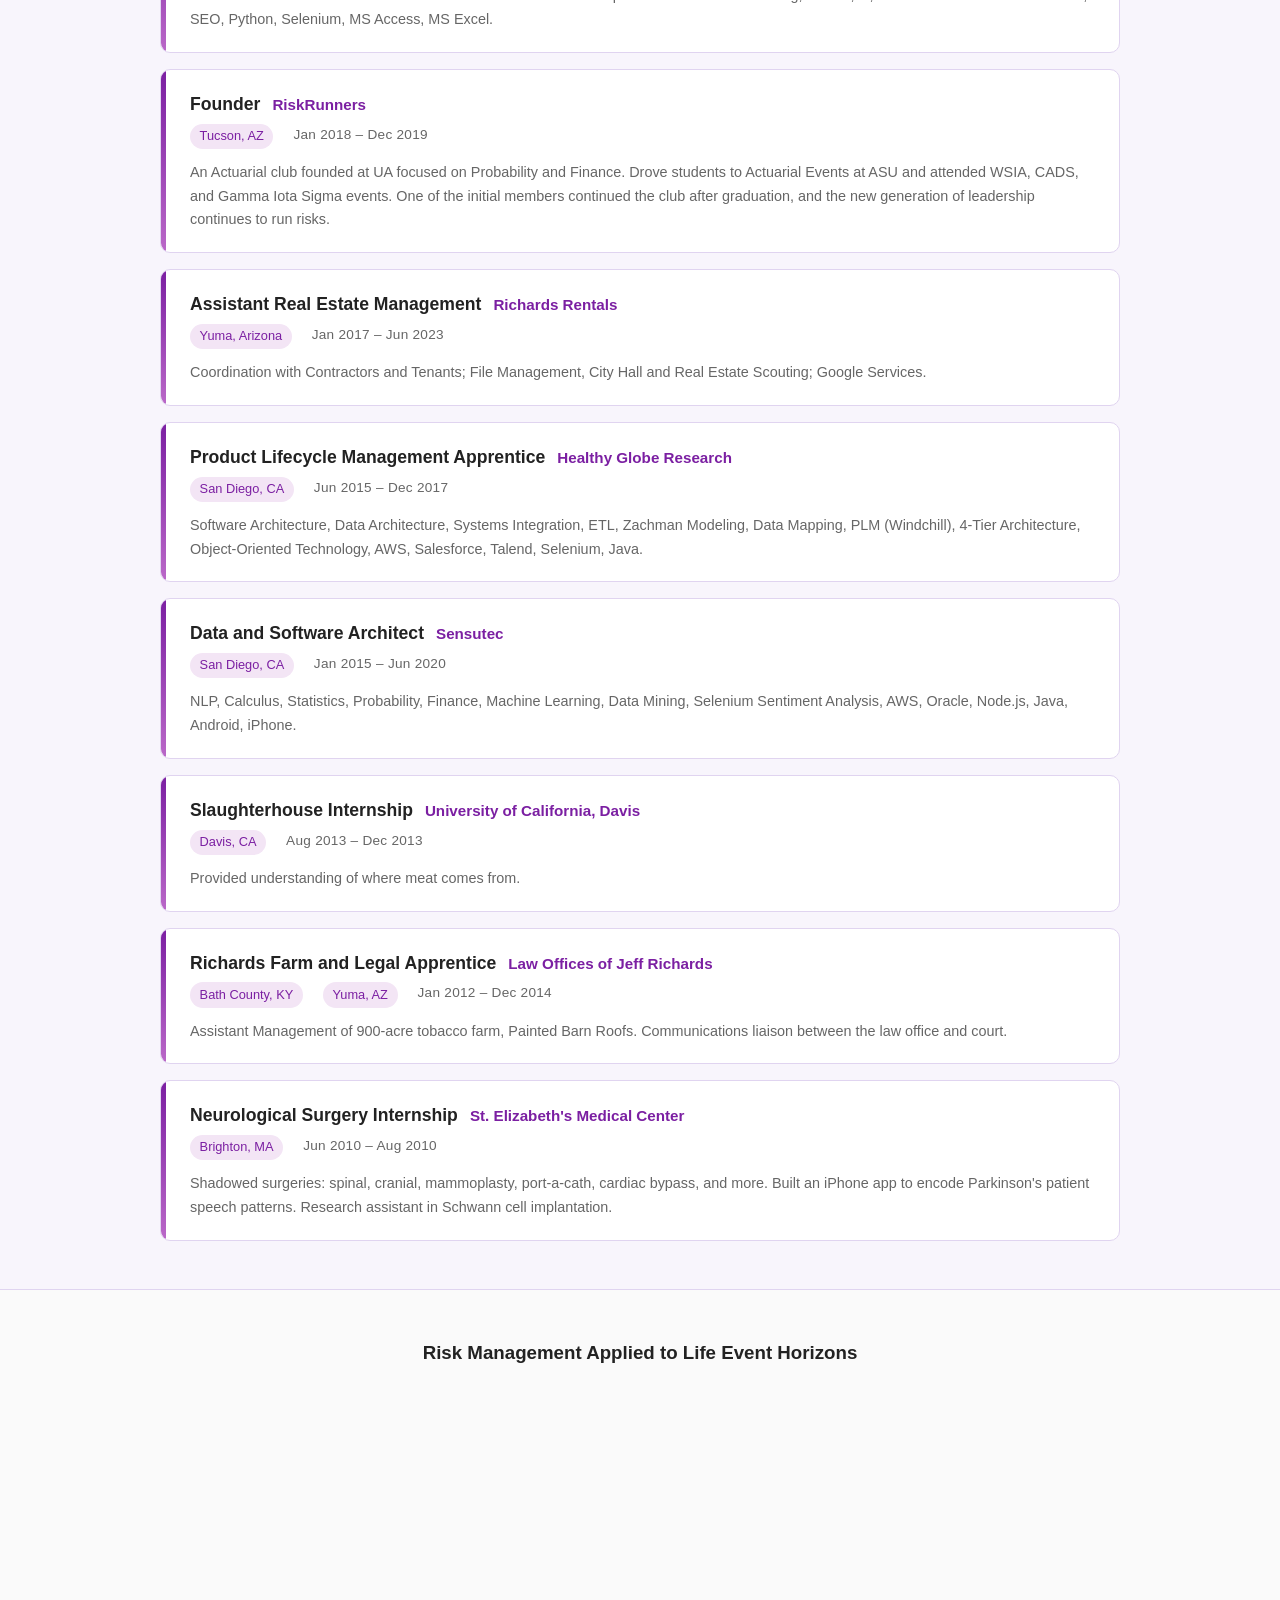
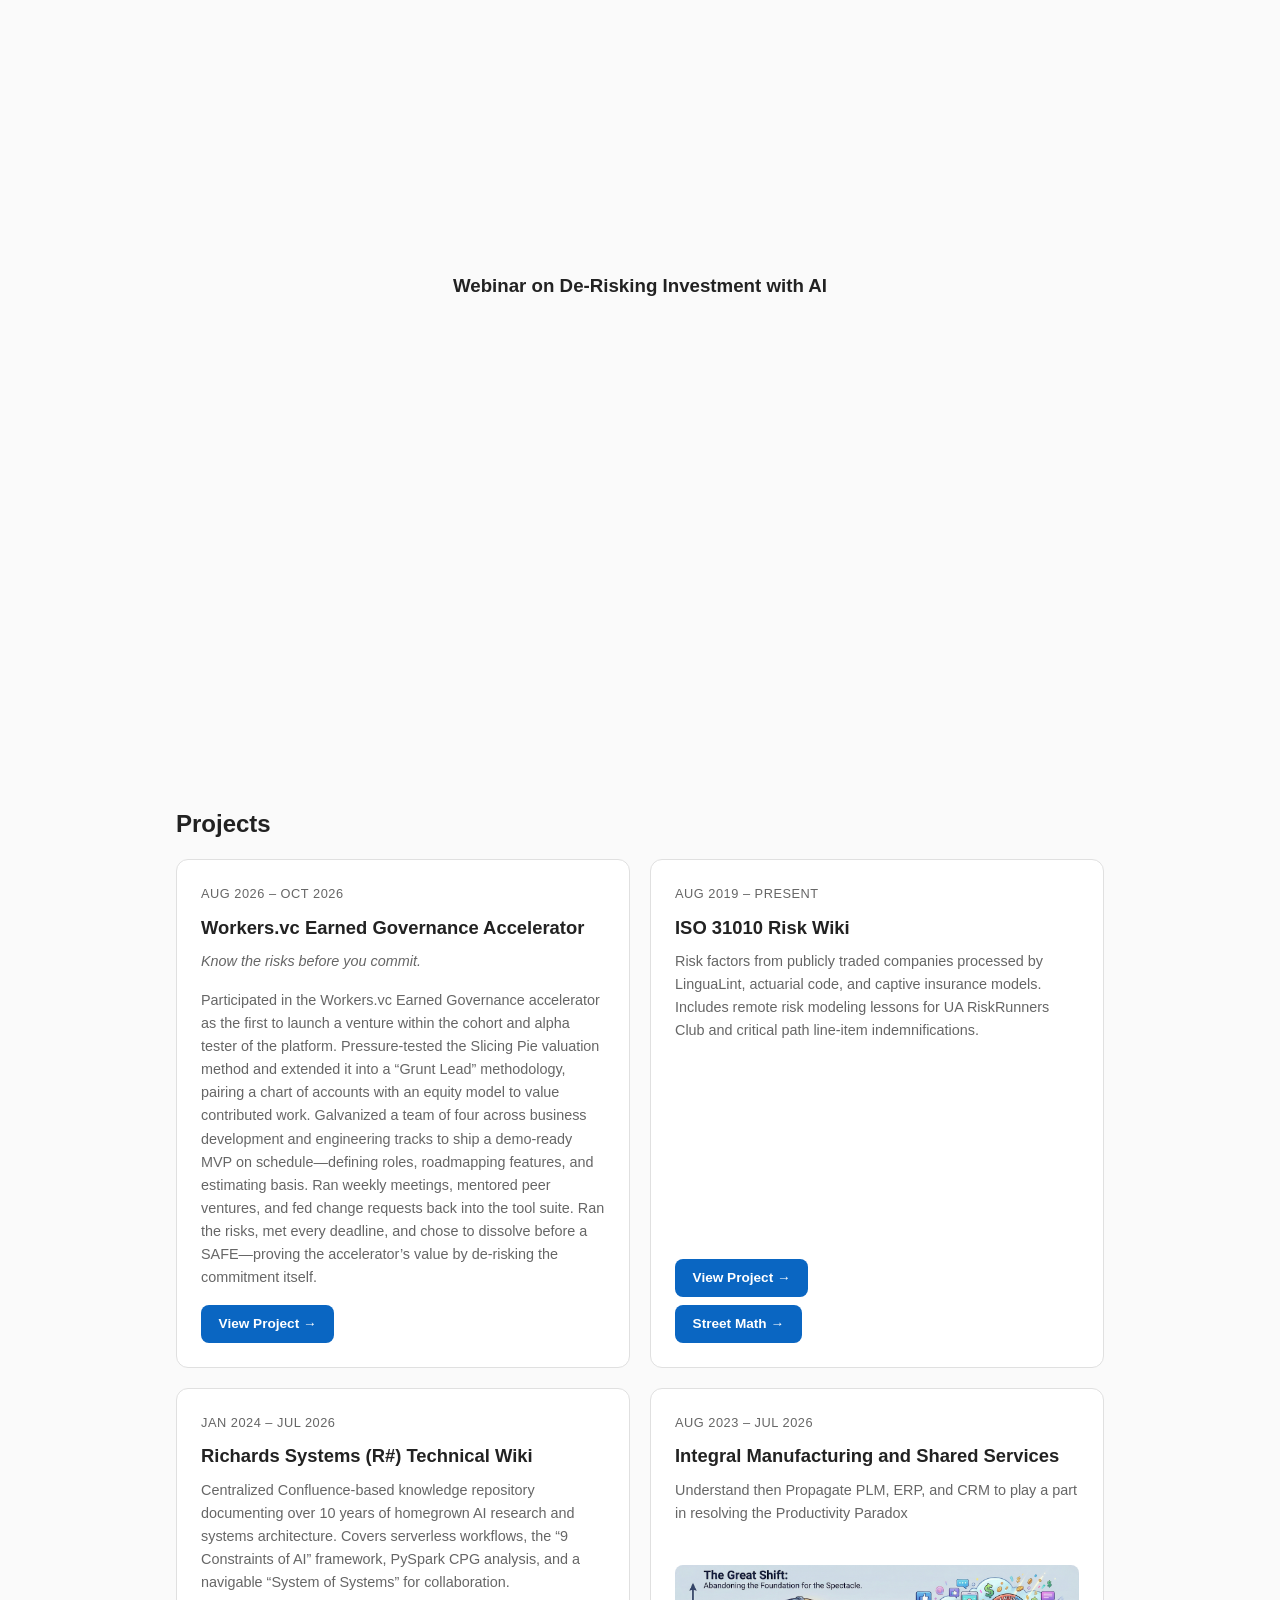
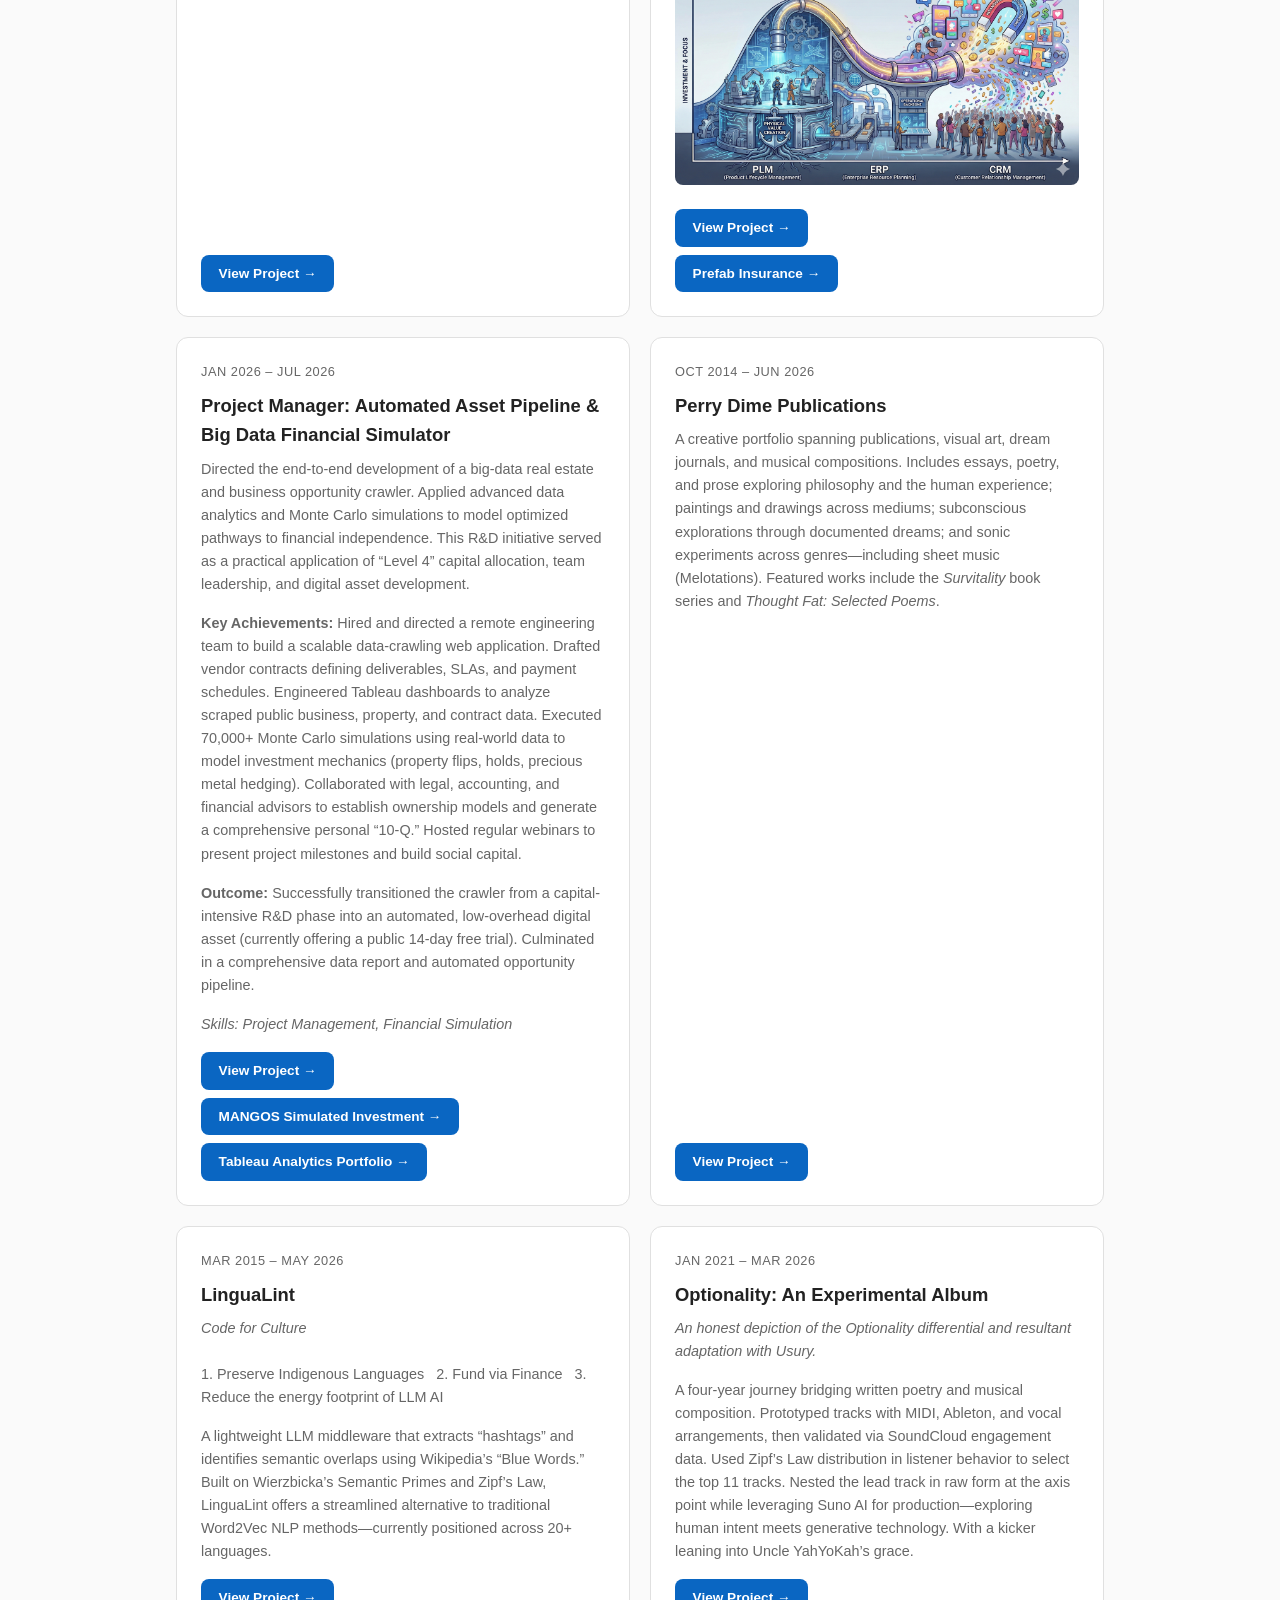
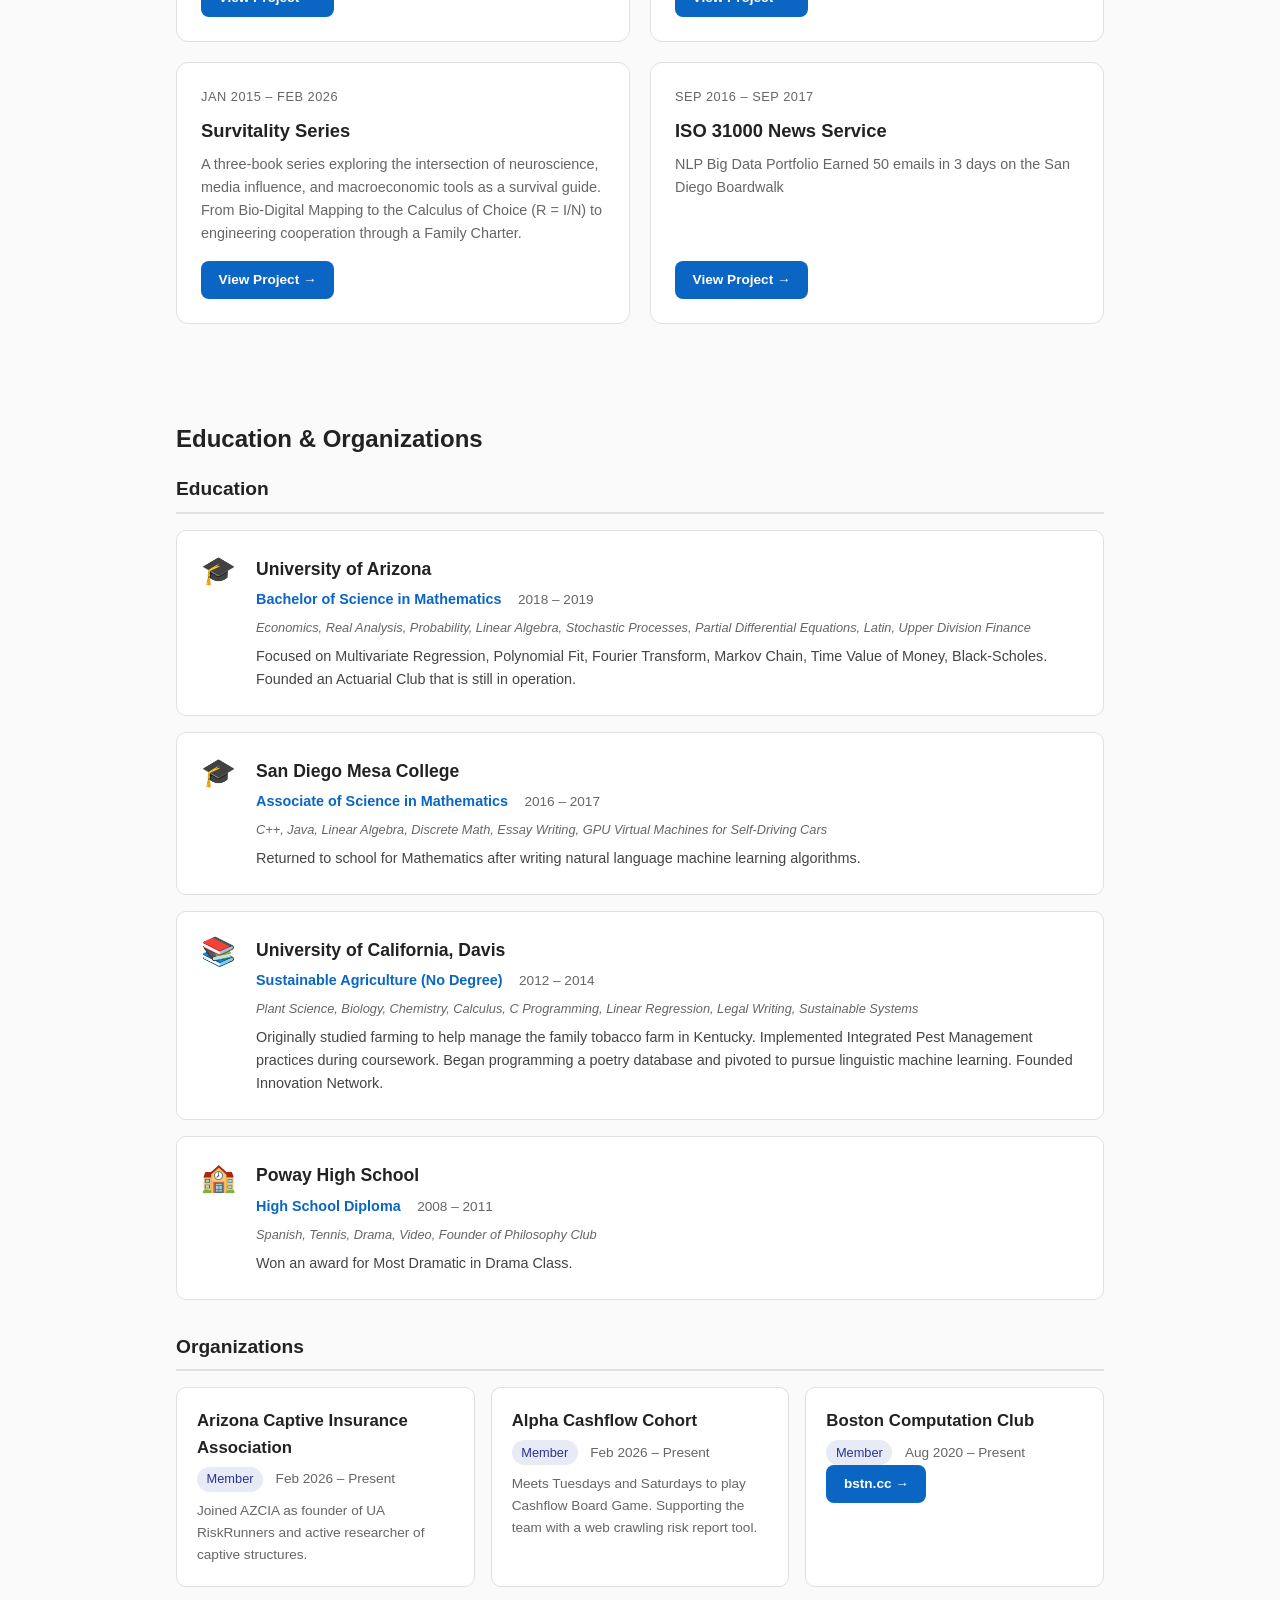
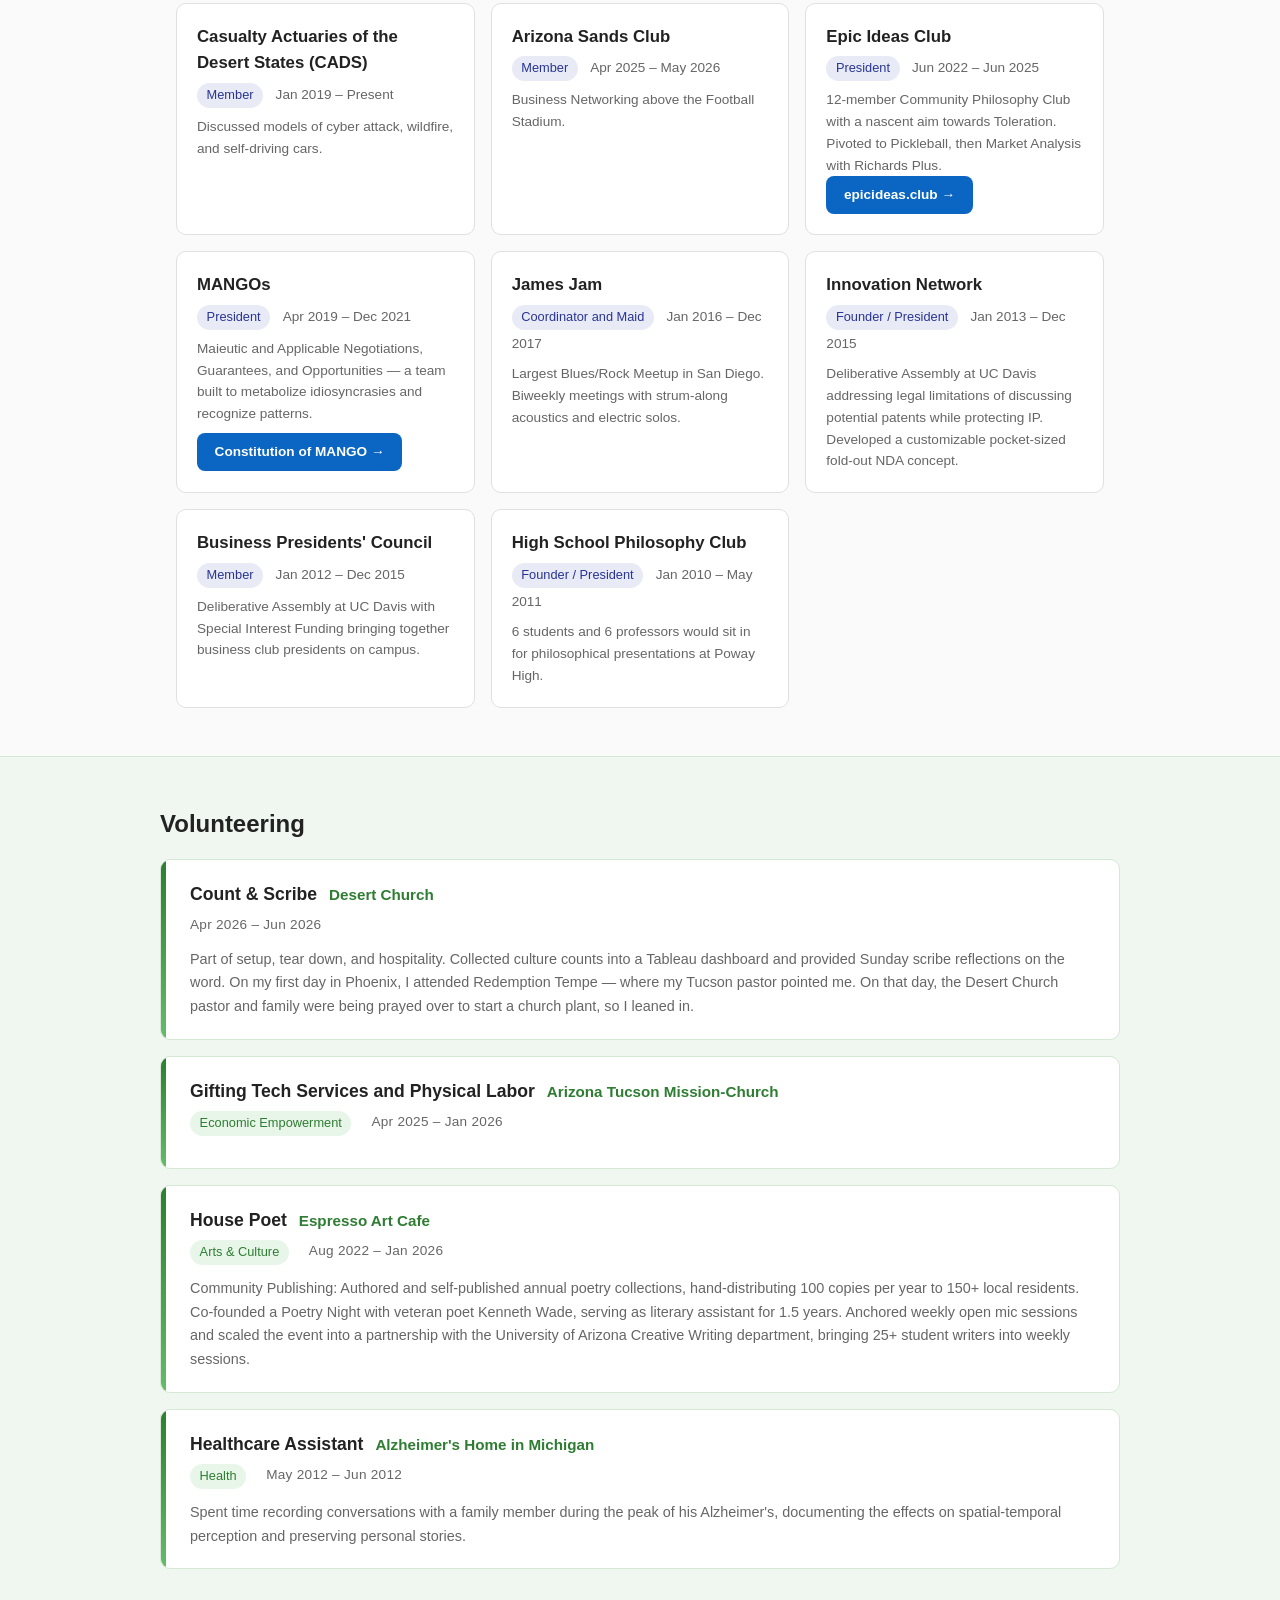
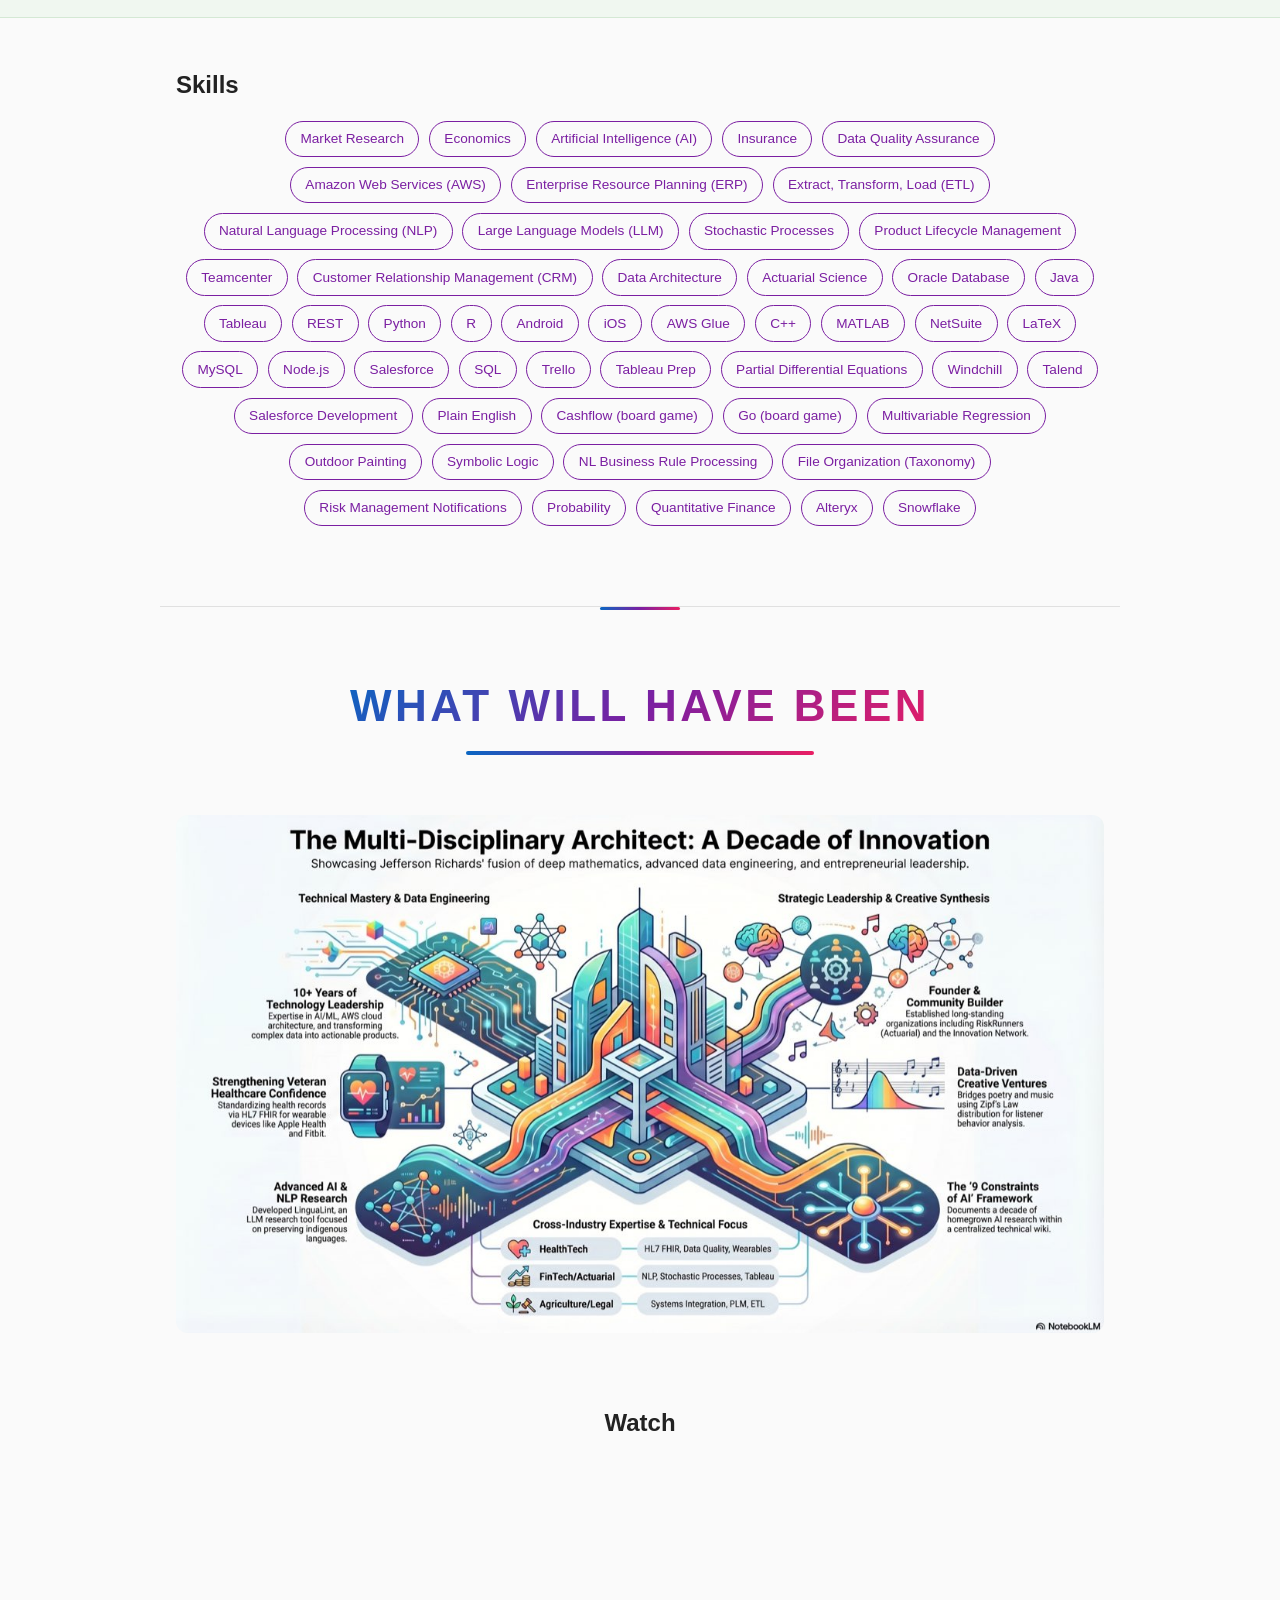
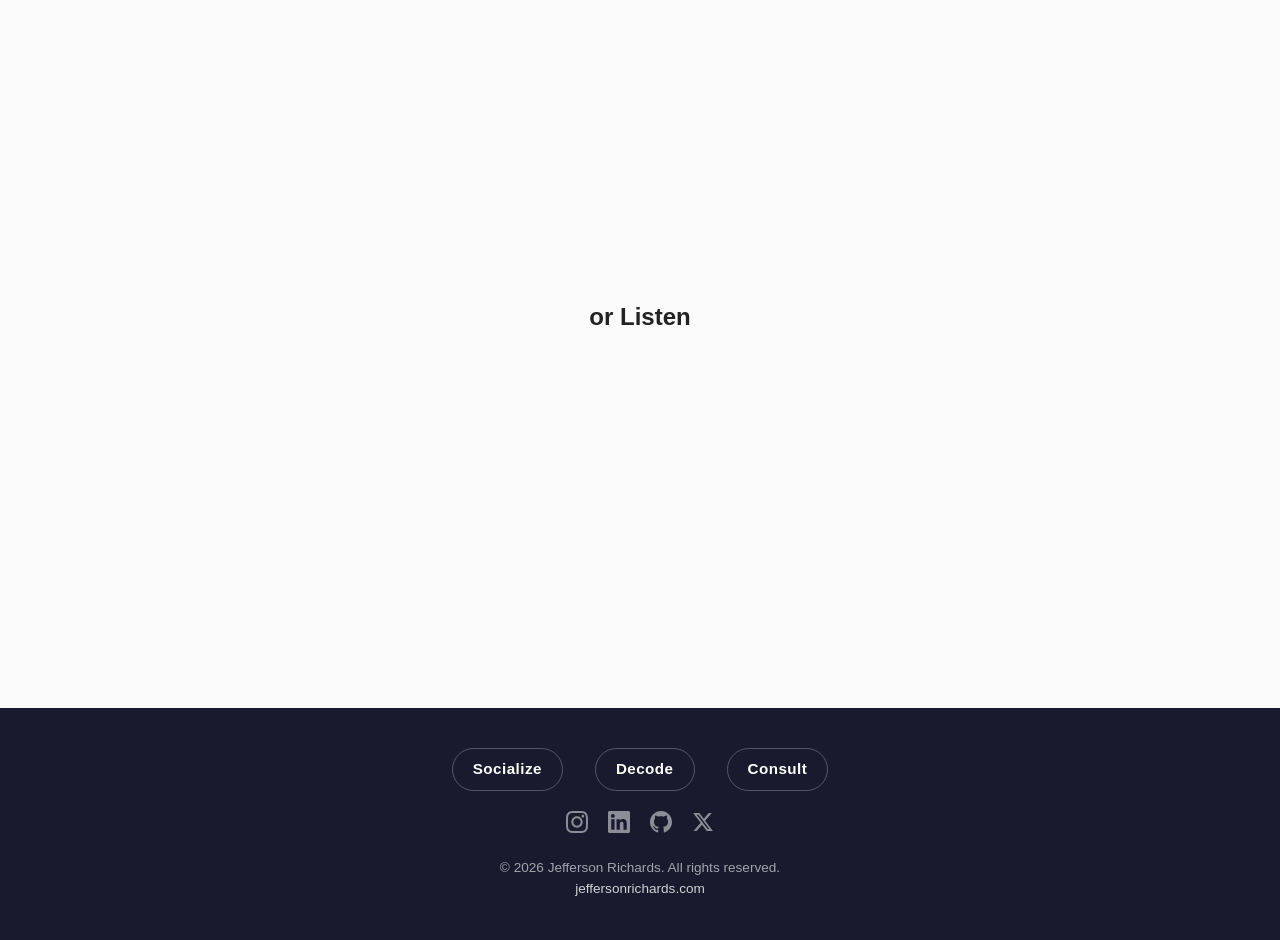
==== commit 9223fdf9: "Add Workers.vc Earned Governance Accelerator project card" ====
--- a/index.html
+++ b/index.html
@@ -270,6 +270,14 @@
     <section id="projects" class="section">
       <h2>Projects</h2>
       <div class="projects-grid">
+
+        <article class="project-card">
+          <div class="project-dates">Aug 2026 &ndash; Oct 2026</div>
+          <h3>Workers.vc Earned Governance Accelerator</h3>
+          <p class="project-subtitle"><em>Know the risks before you commit.</em></p>
+          <p>Participated in the Workers.vc Earned Governance accelerator as the first to launch a venture within the cohort and alpha tester of the platform. Pressure-tested the Slicing Pie valuation method and extended it into a &ldquo;Grunt Lead&rdquo; methodology, pairing a chart of accounts with an equity model to value contributed work. Galvanized a team of four across business development and engineering tracks to ship a demo-ready MVP on schedule&mdash;defining roles, roadmapping features, and estimating basis. Ran weekly meetings, mentored peer ventures, and fed change requests back into the tool suite. Ran the risks, met every deadline, and chose to dissolve before a SAFE&mdash;proving the accelerator&rsquo;s value by de-risking the commitment itself.</p>
+          <a href="https://www.linkedin.com/pulse/own-your-outcome-conversation-jefferson-richards-linkedtrust-cueie/" class="project-link" target="_blank" rel="noopener">View Project &rarr;</a>
+        </article>
 
         <article class="project-card">
           <div class="project-dates">Aug 2019 &ndash; Present</div>
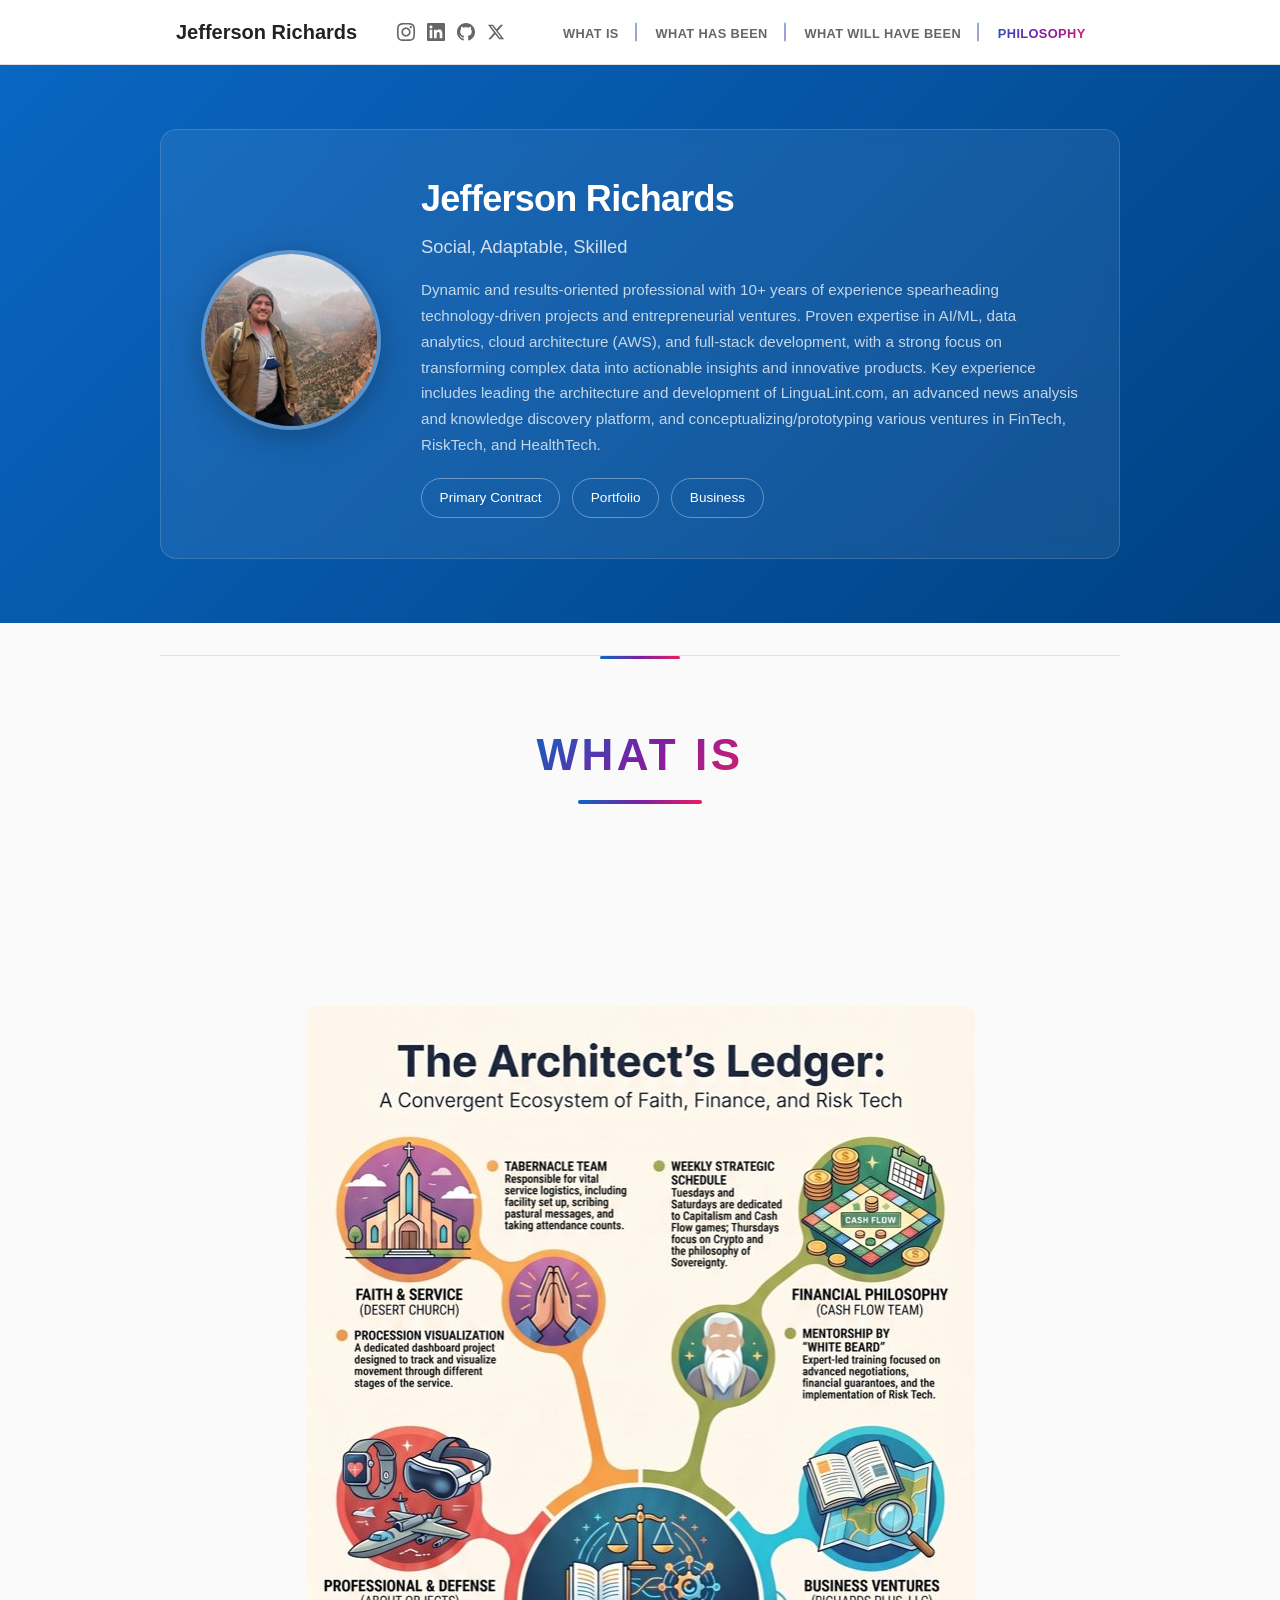
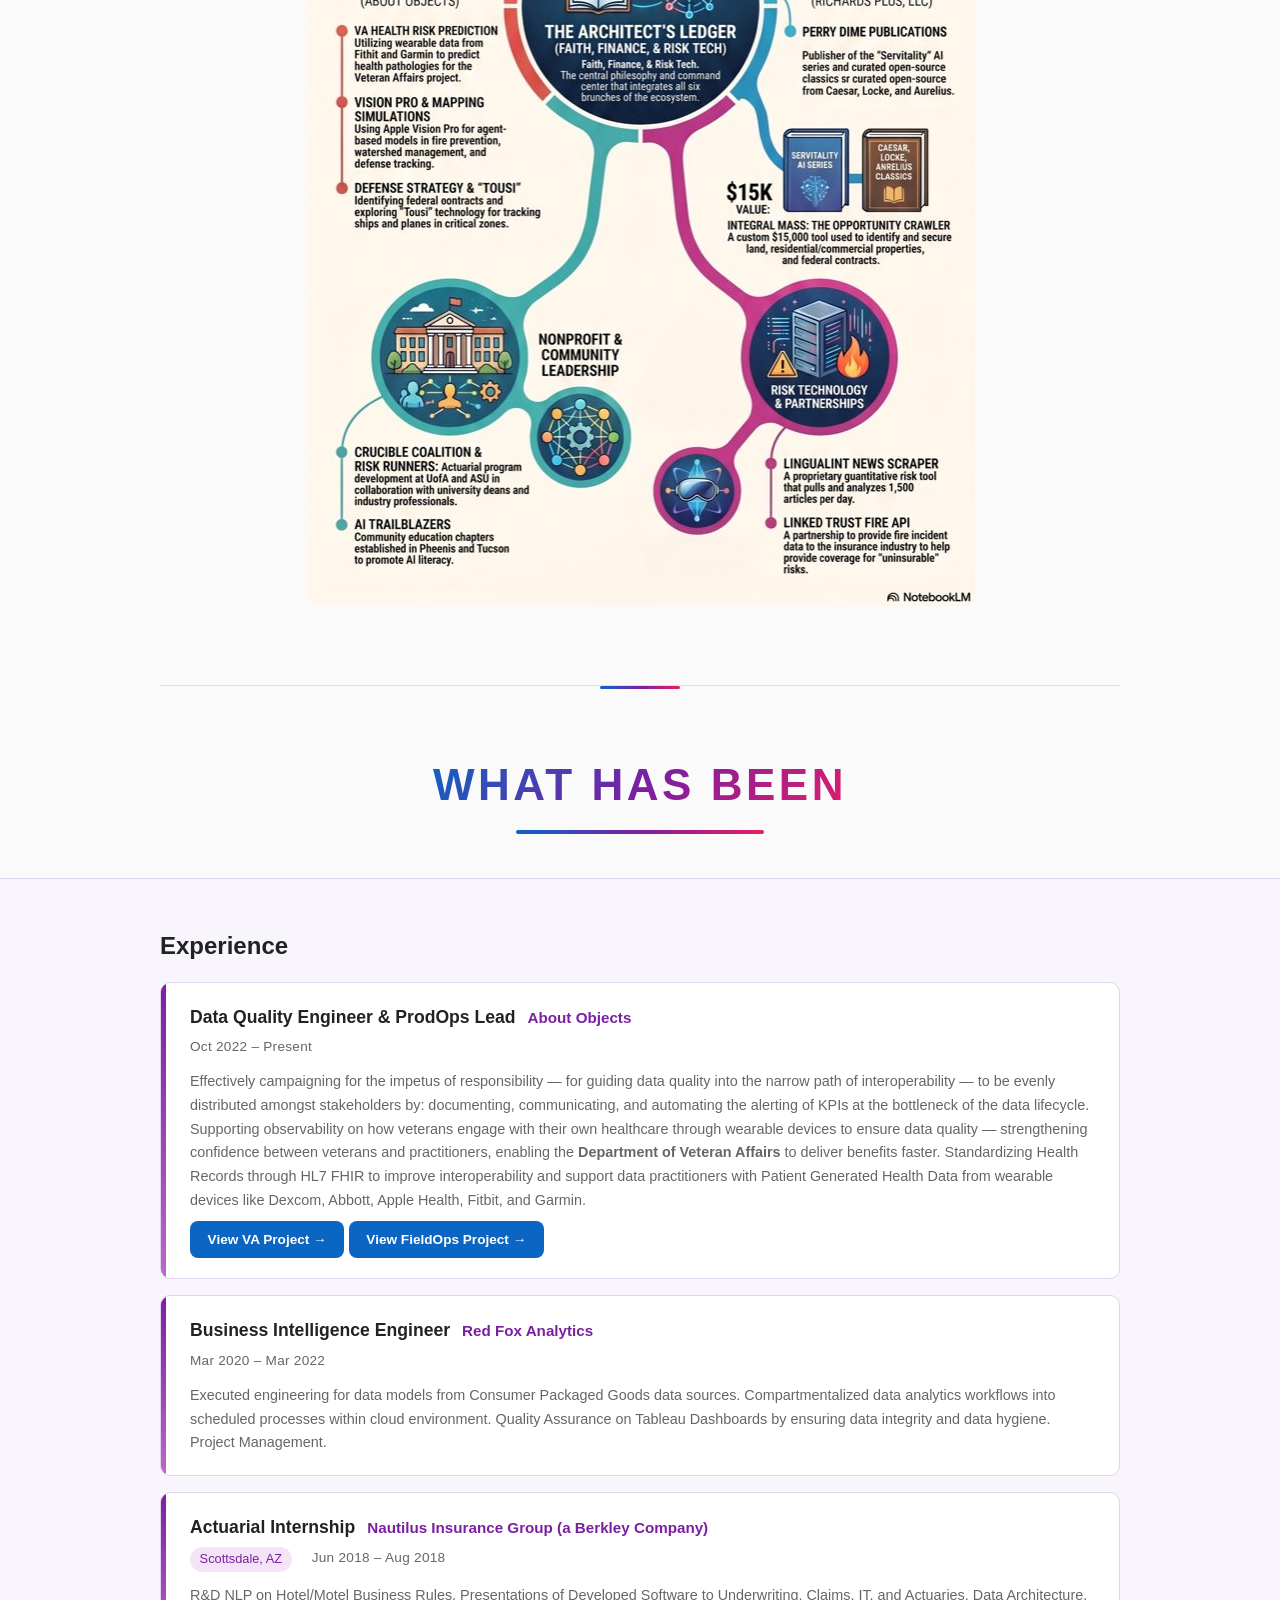
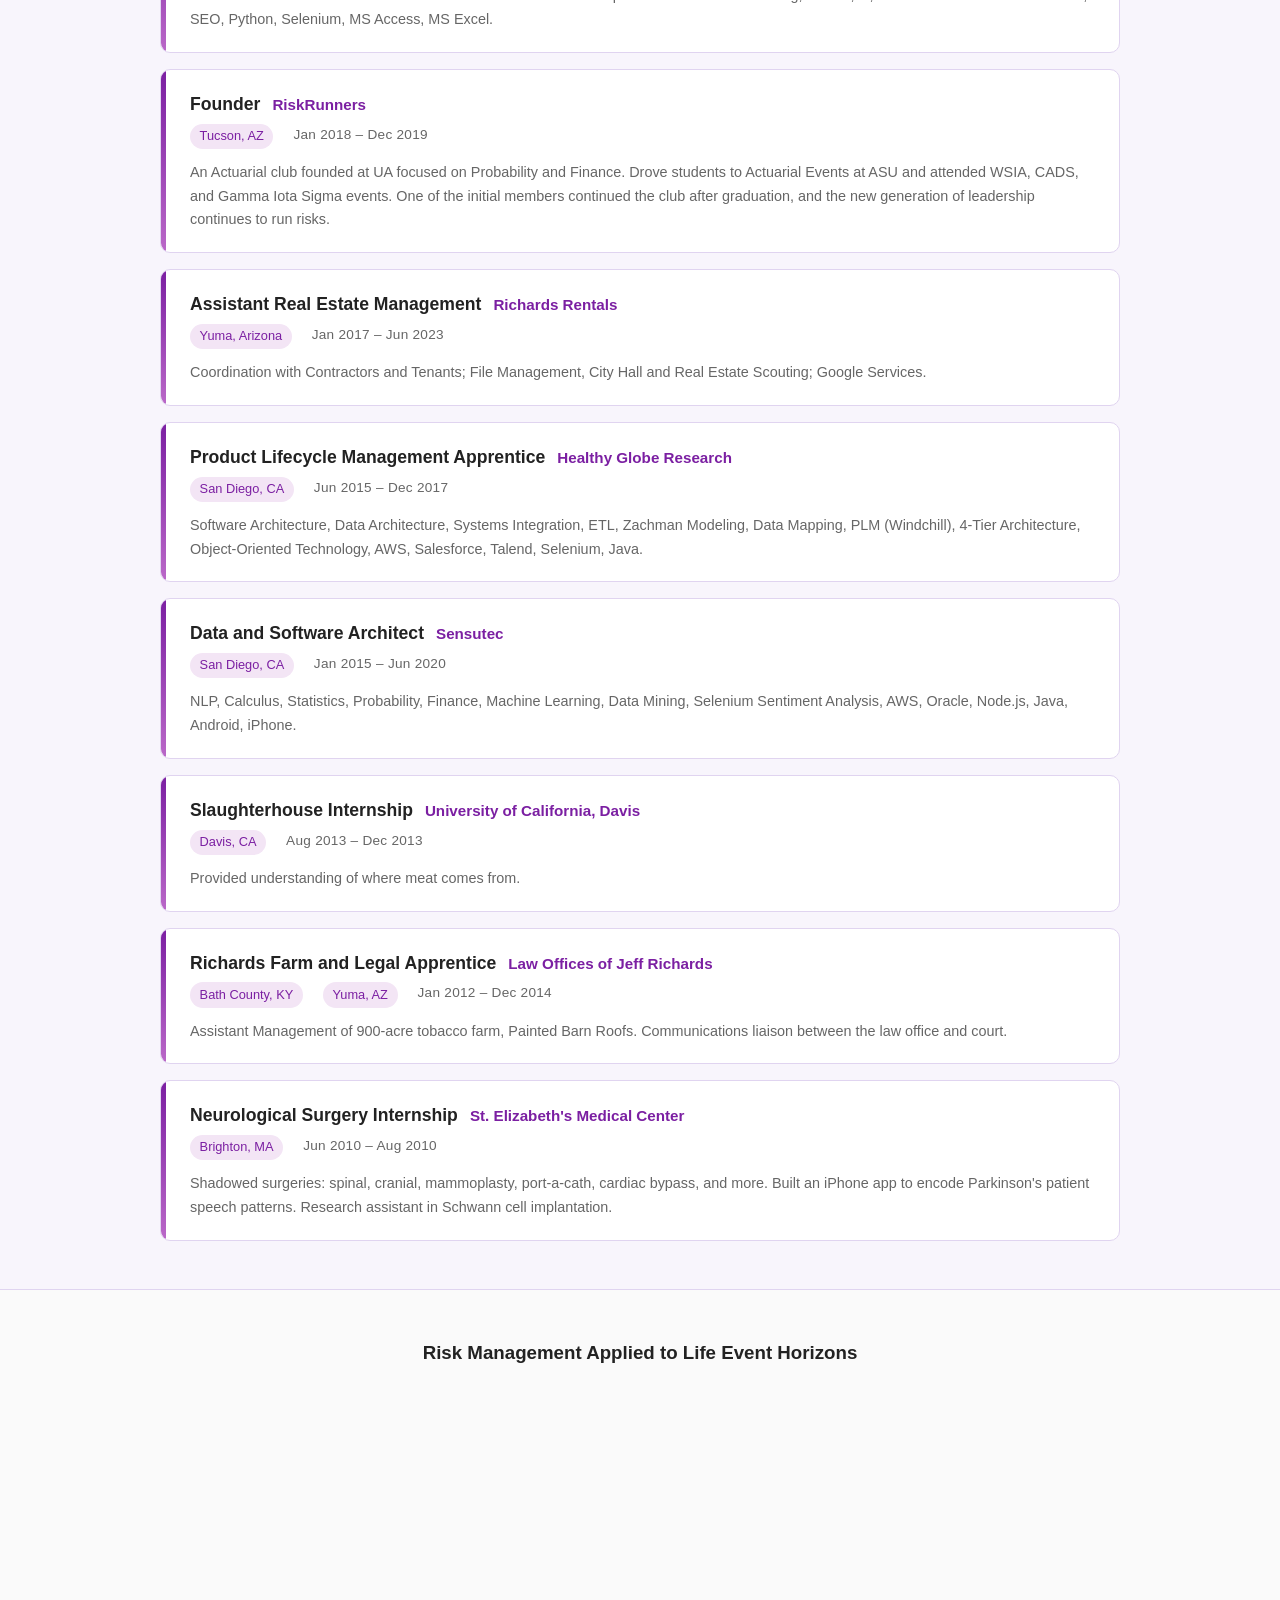
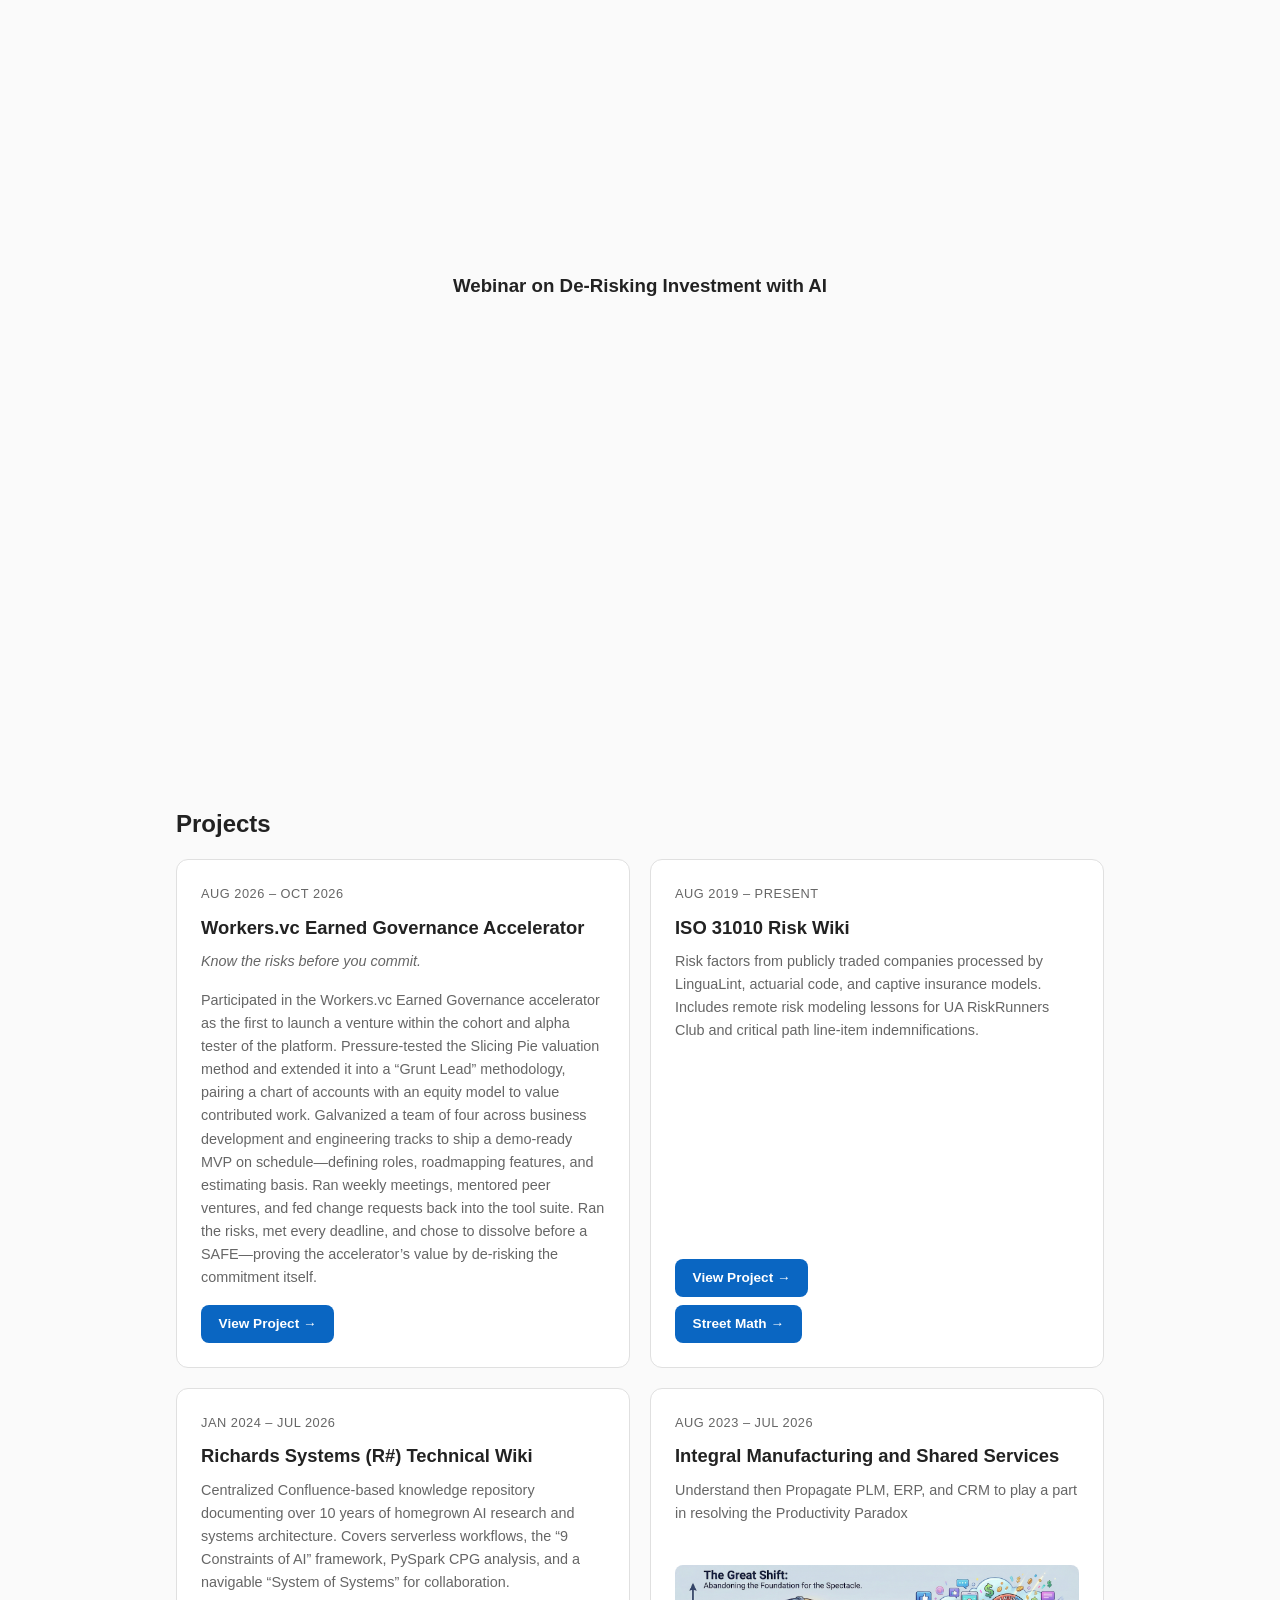
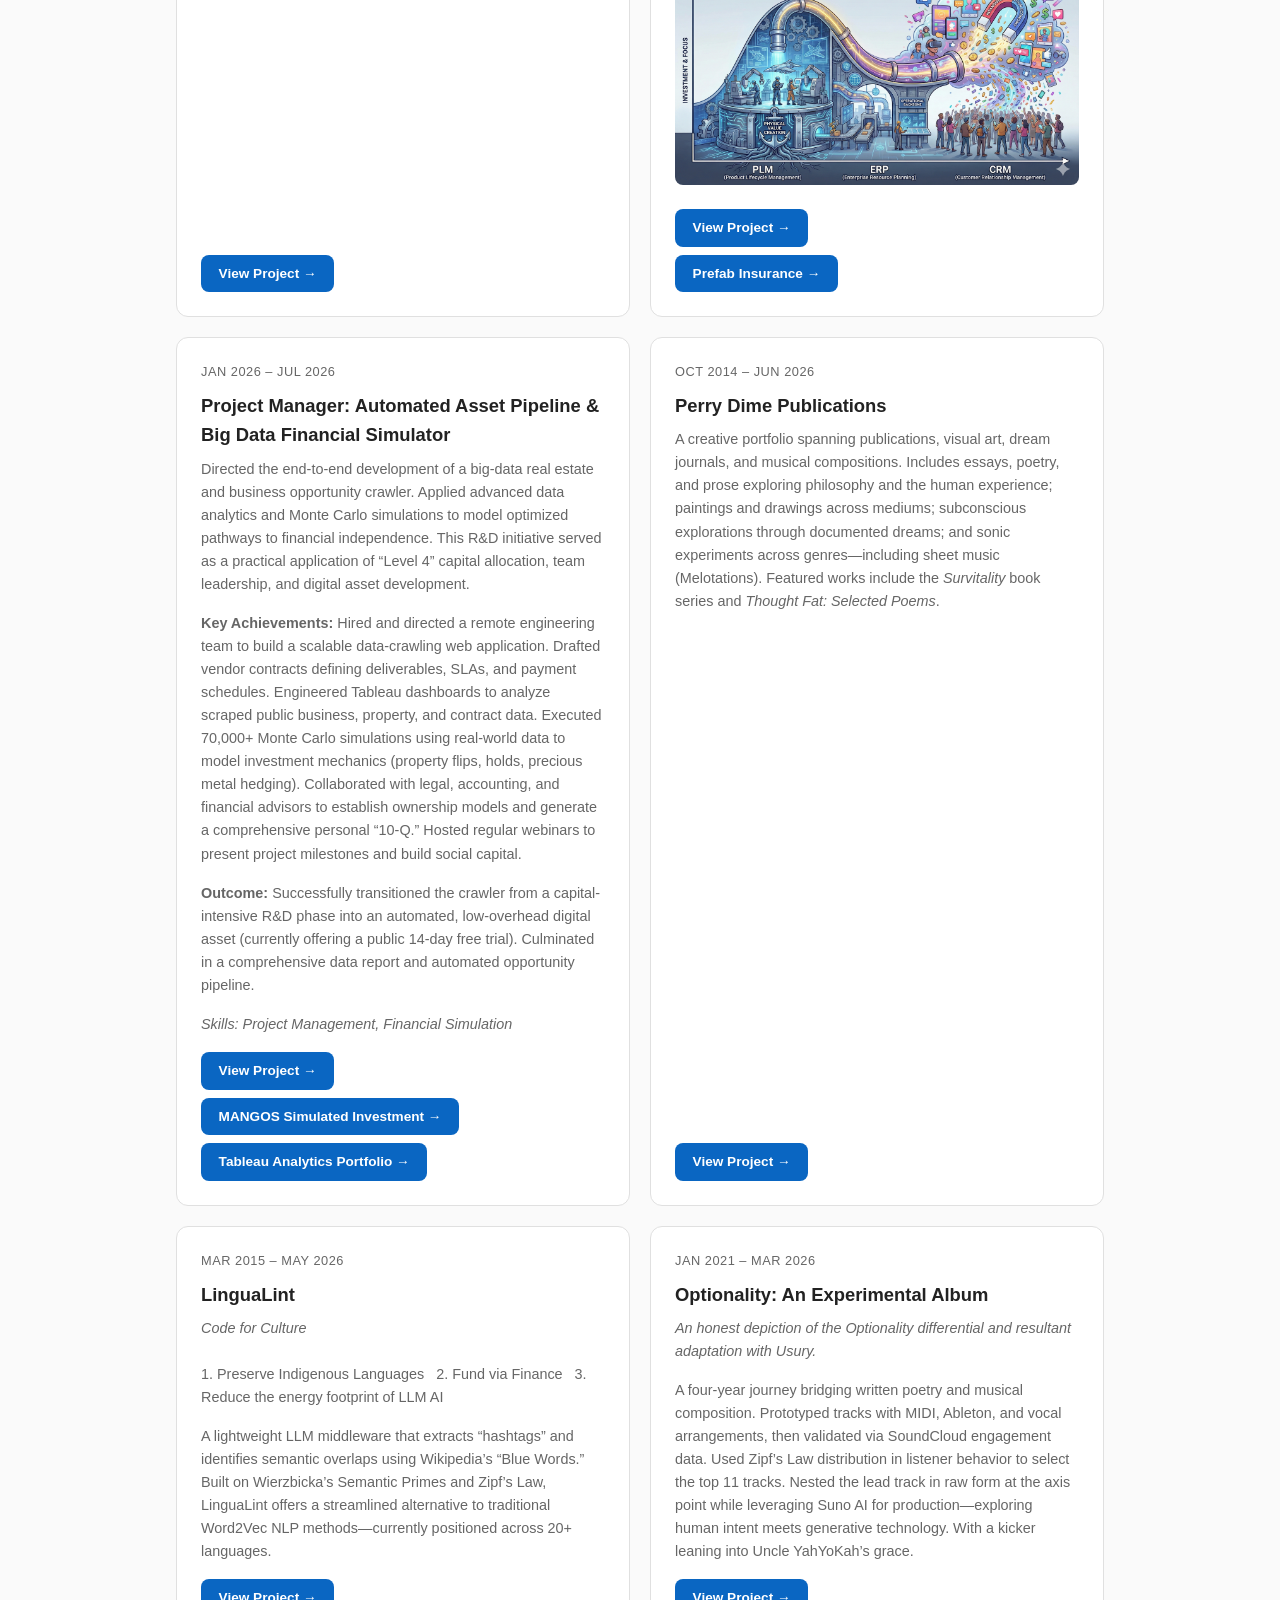
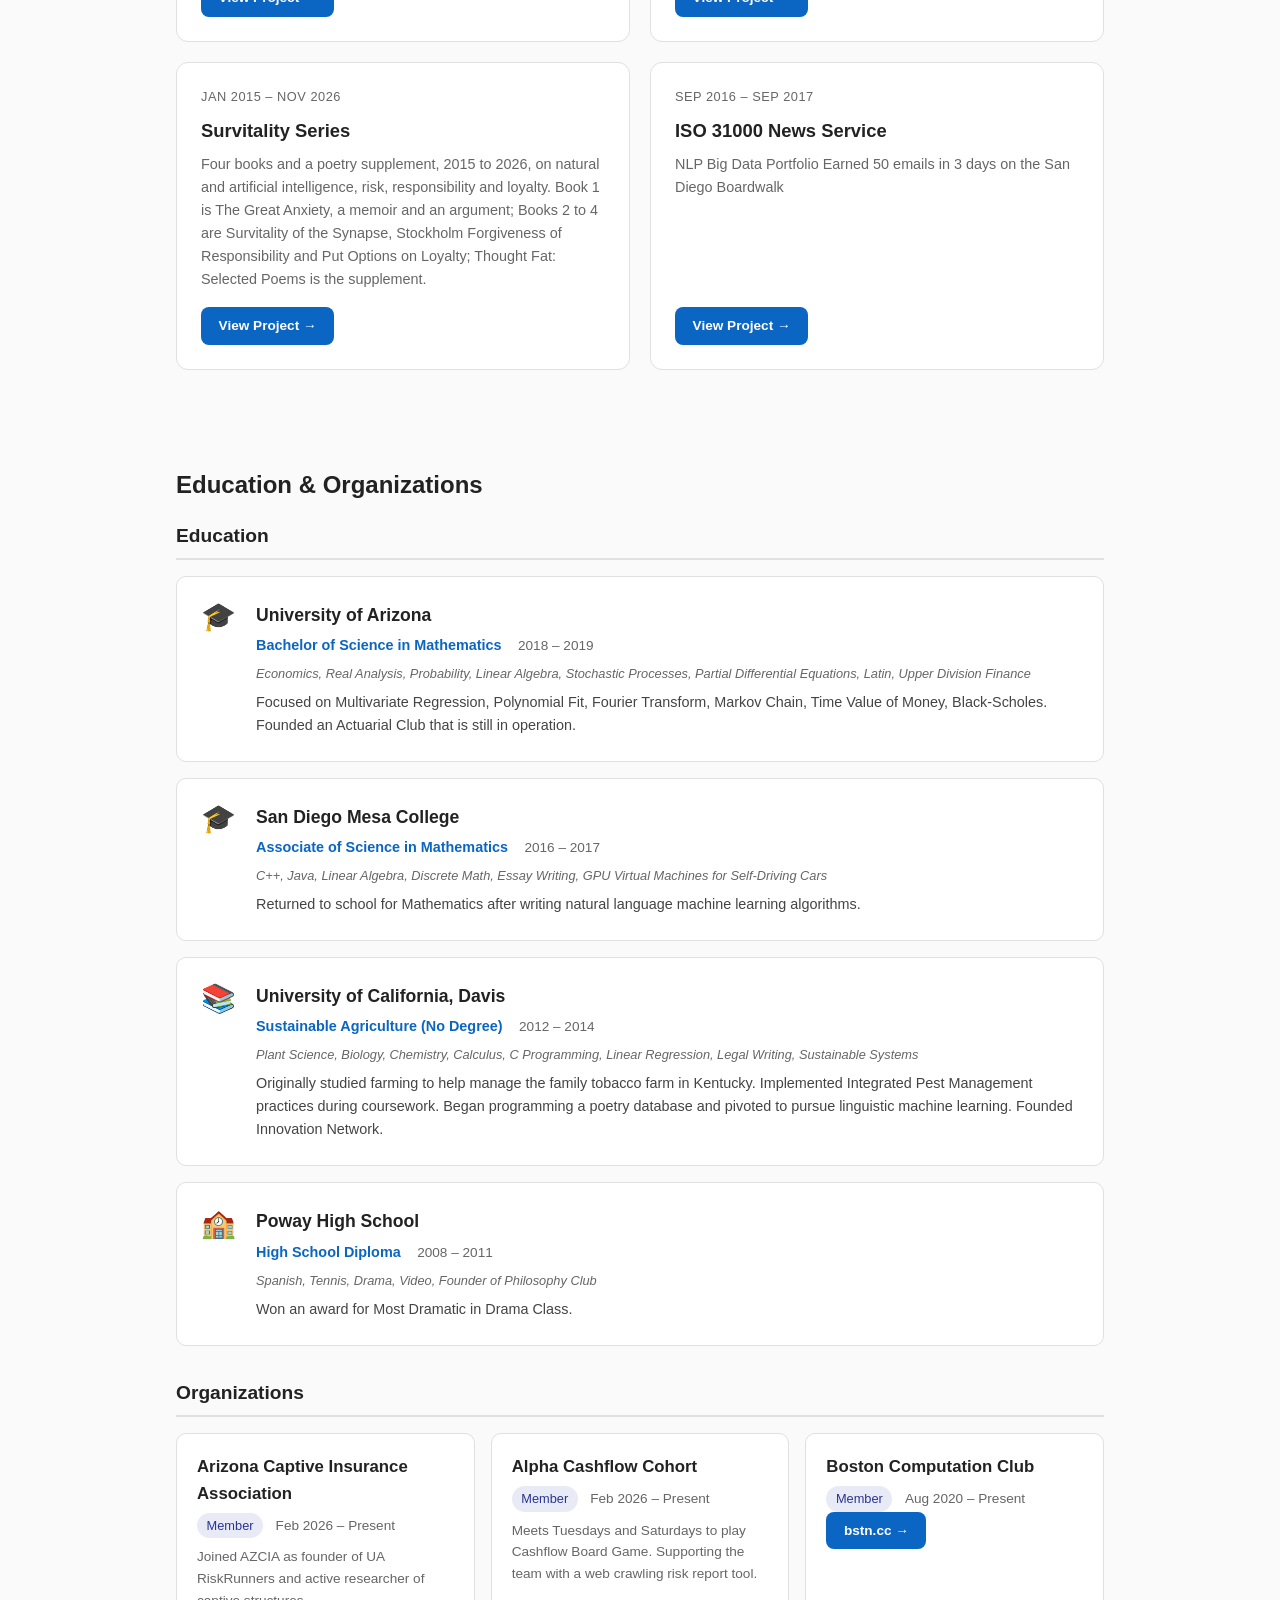
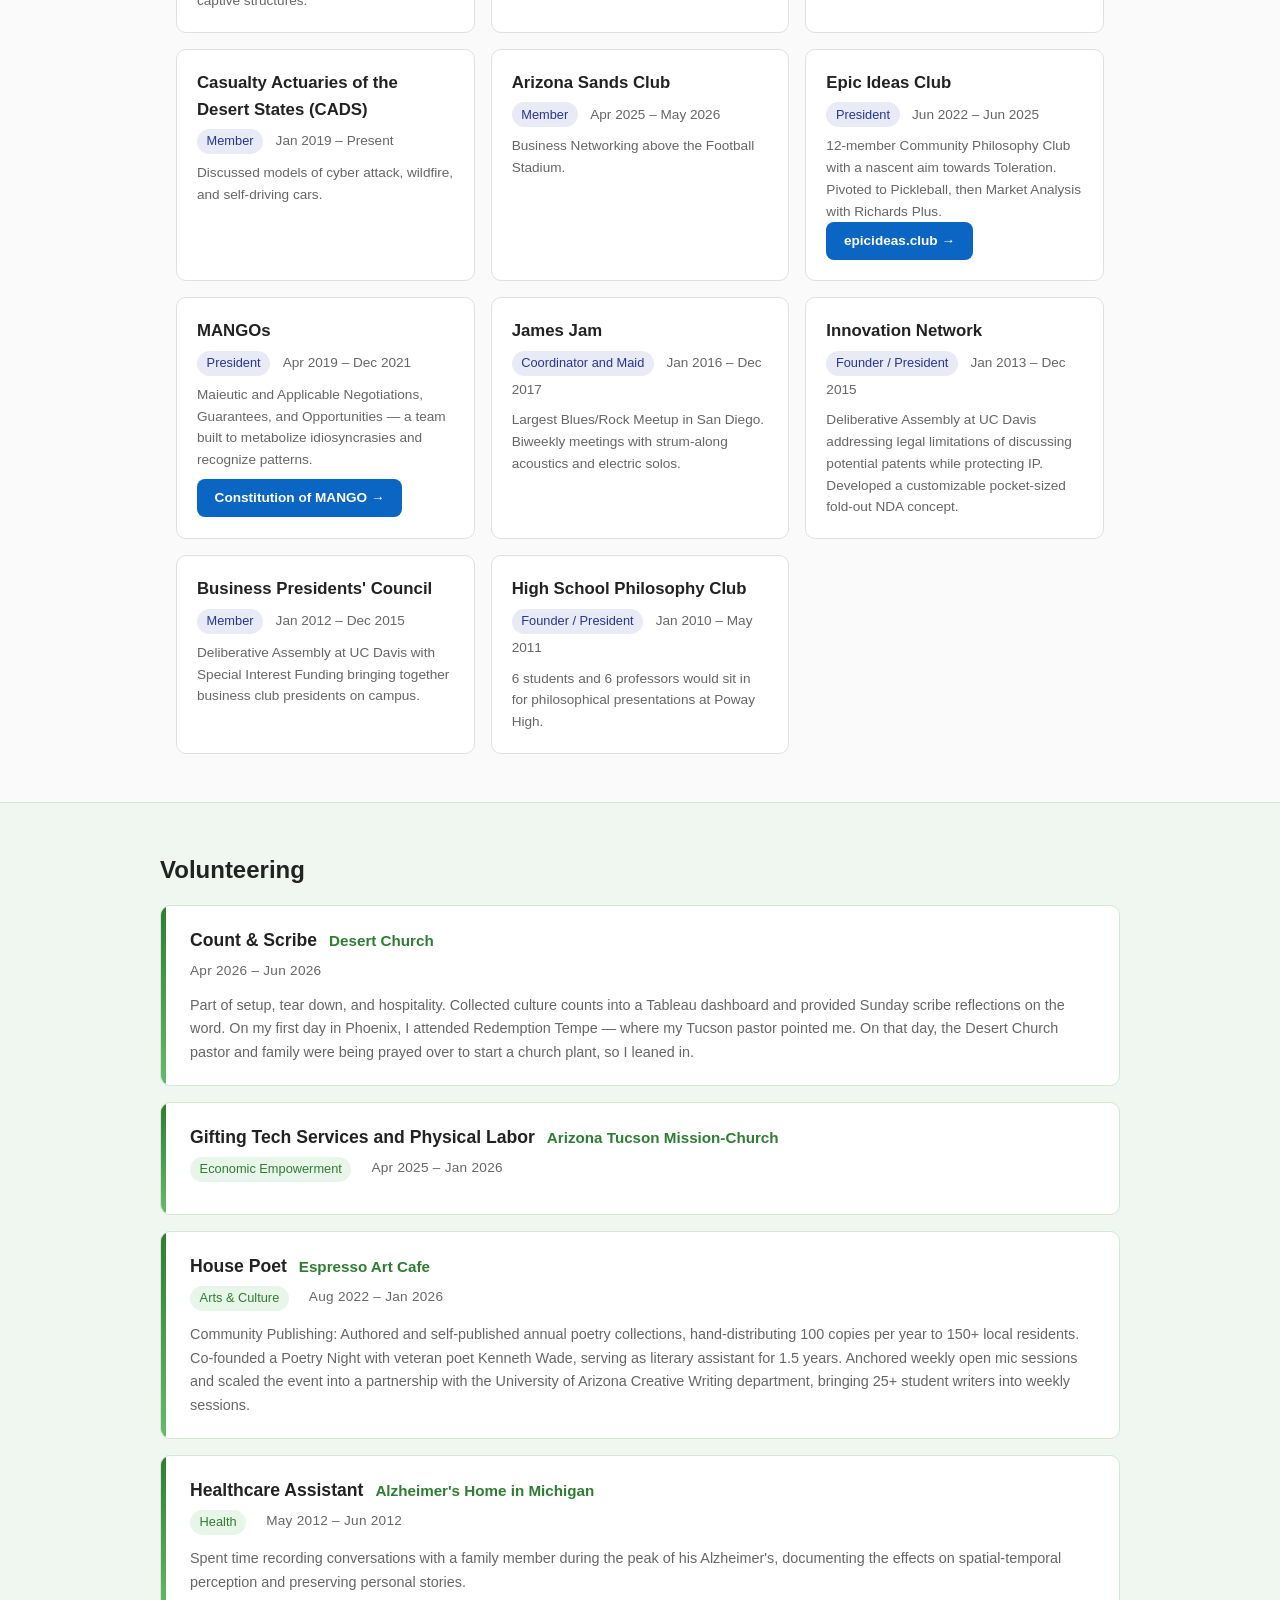
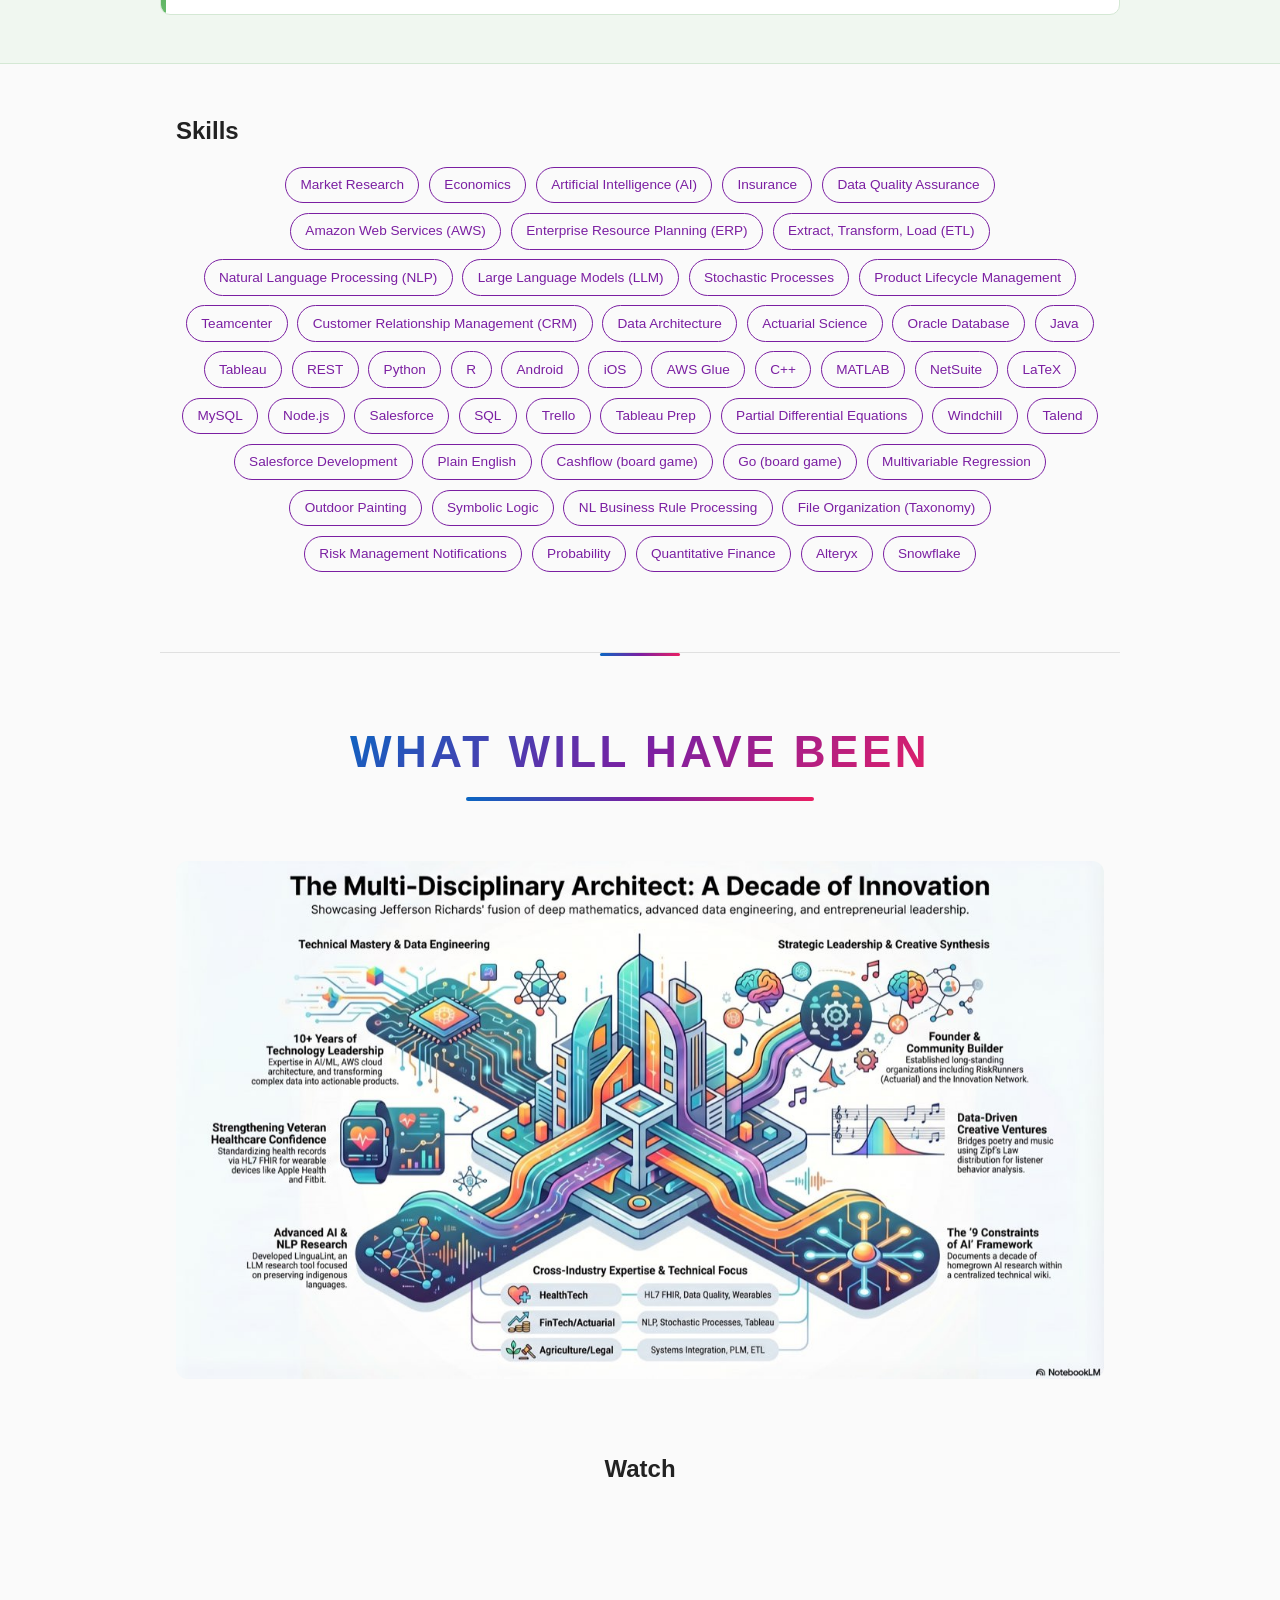
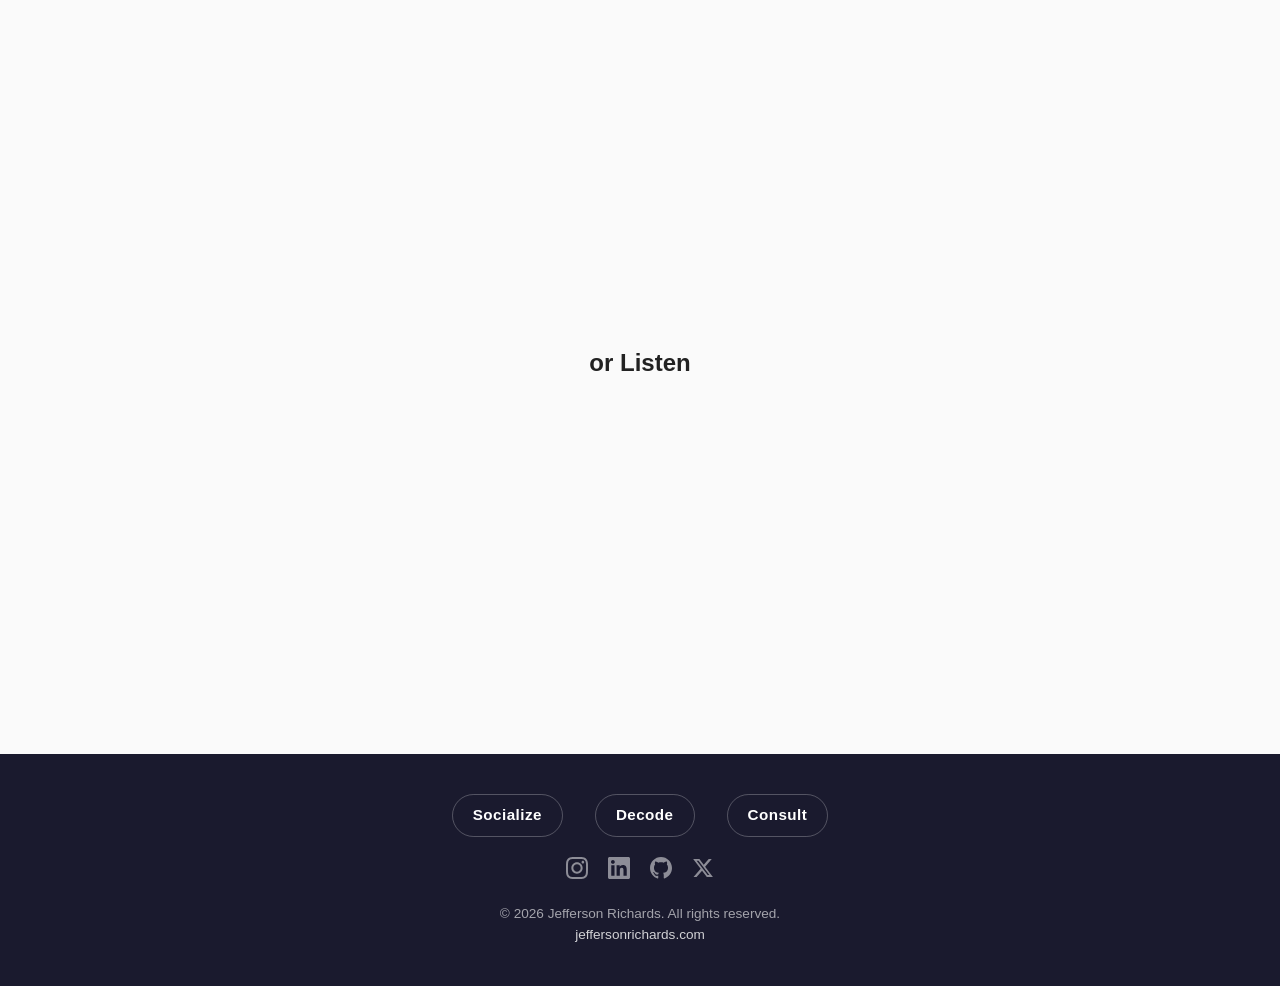
==== commit 61695feb: "Update Survitality Series description: The Great Anxiety as Book 1, Thought Fat as supplement" ====
--- a/index.html
+++ b/index.html
@@ -340,9 +340,9 @@
         </article>
 
         <article class="project-card">
-          <div class="project-dates">Jan 2015 &ndash; Feb 2026</div>
+          <div class="project-dates">Jan 2015 &ndash; Nov 2026</div>
           <h3>Survitality Series</h3>
-          <p>A three-book series exploring the intersection of neuroscience, media influence, and macroeconomic tools as a survival guide. From Bio-Digital Mapping to the Calculus of Choice (R&nbsp;=&nbsp;I/N) to engineering cooperation through a Family Charter.</p>
+          <p>Four books and a poetry supplement, 2015 to 2026, on natural and artificial intelligence, risk, responsibility and loyalty. Book 1 is The Great Anxiety, a memoir and an argument; Books 2 to 4 are Survitality of the Synapse, Stockholm Forgiveness of Responsibility and Put Options on Loyalty; Thought Fat: Selected Poems is the supplement.</p>
           <a href="https://www.amazon.com/dp/B0GQVVVD6Q?binding=paperback&ref=dbs_dp_rwt_sb_pc_tpbk" class="project-link" target="_blank" rel="noopener">View Project &rarr;</a>
         </article>
 
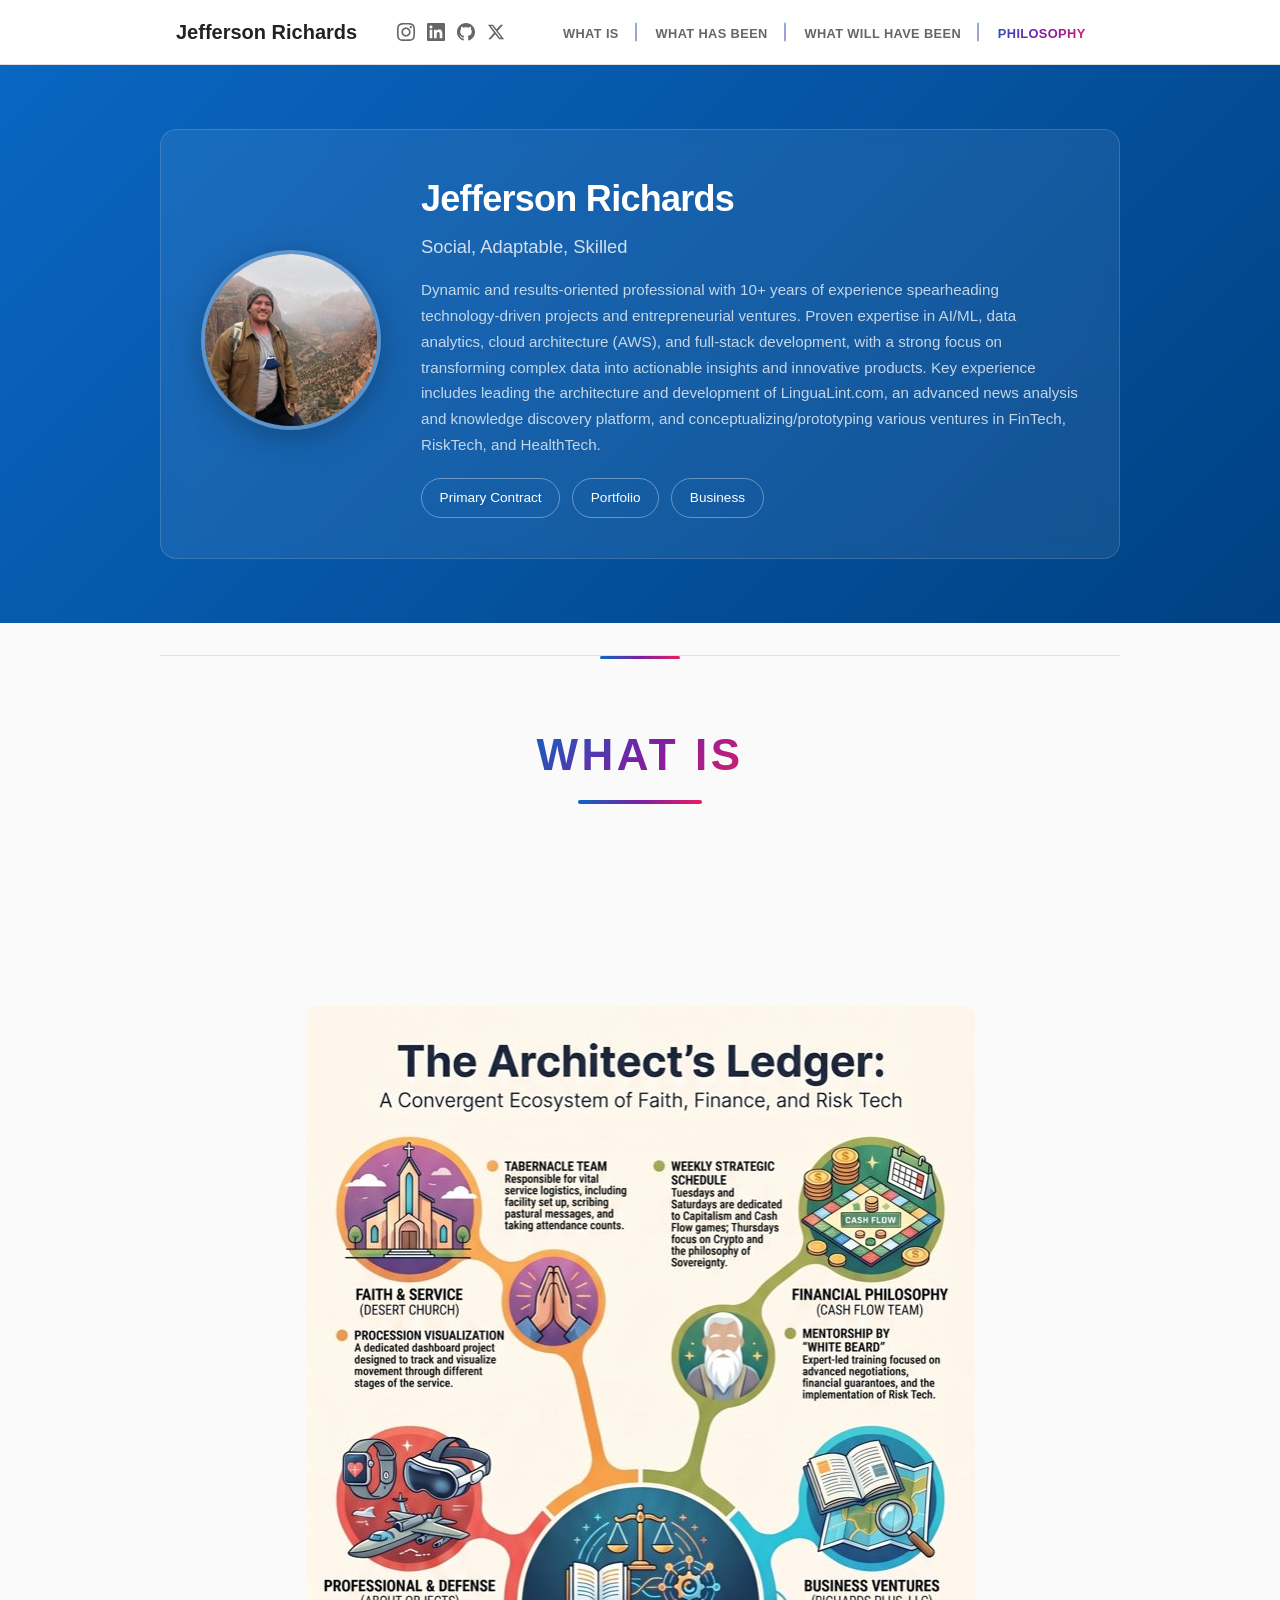
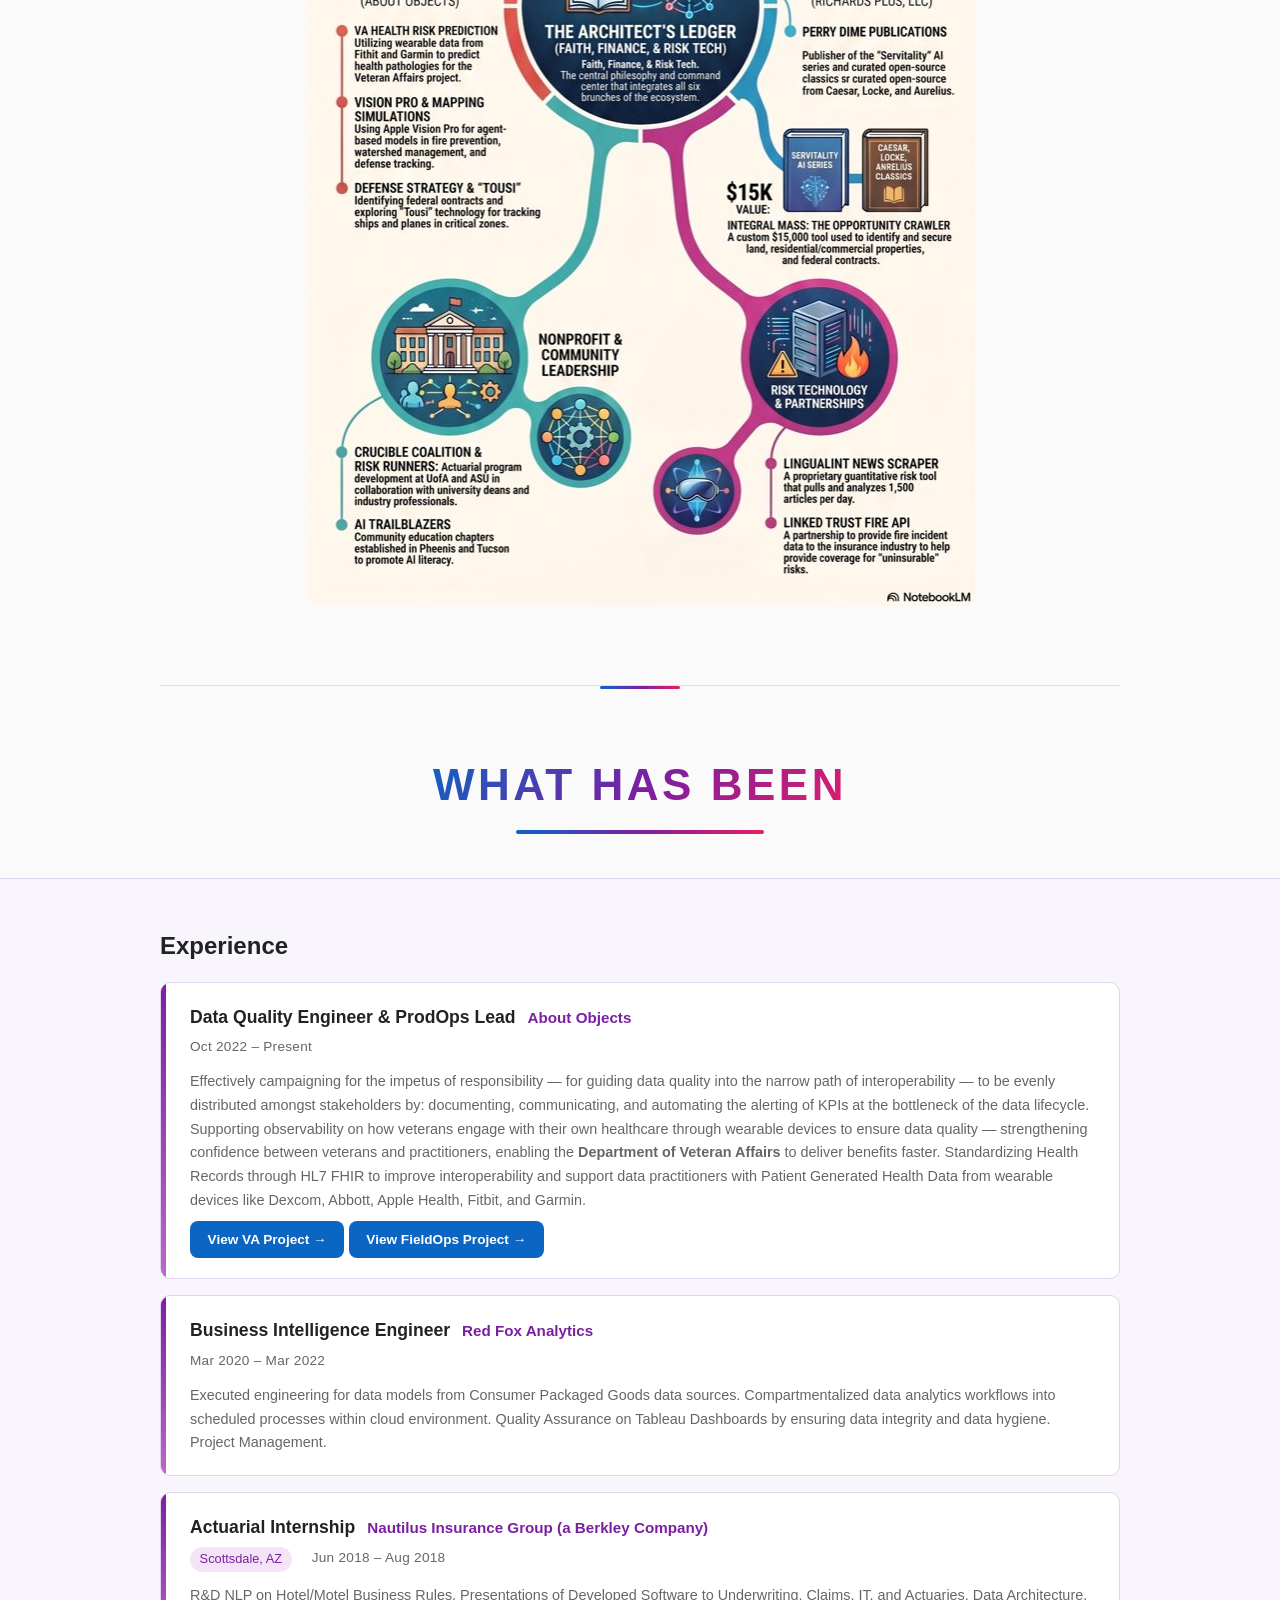
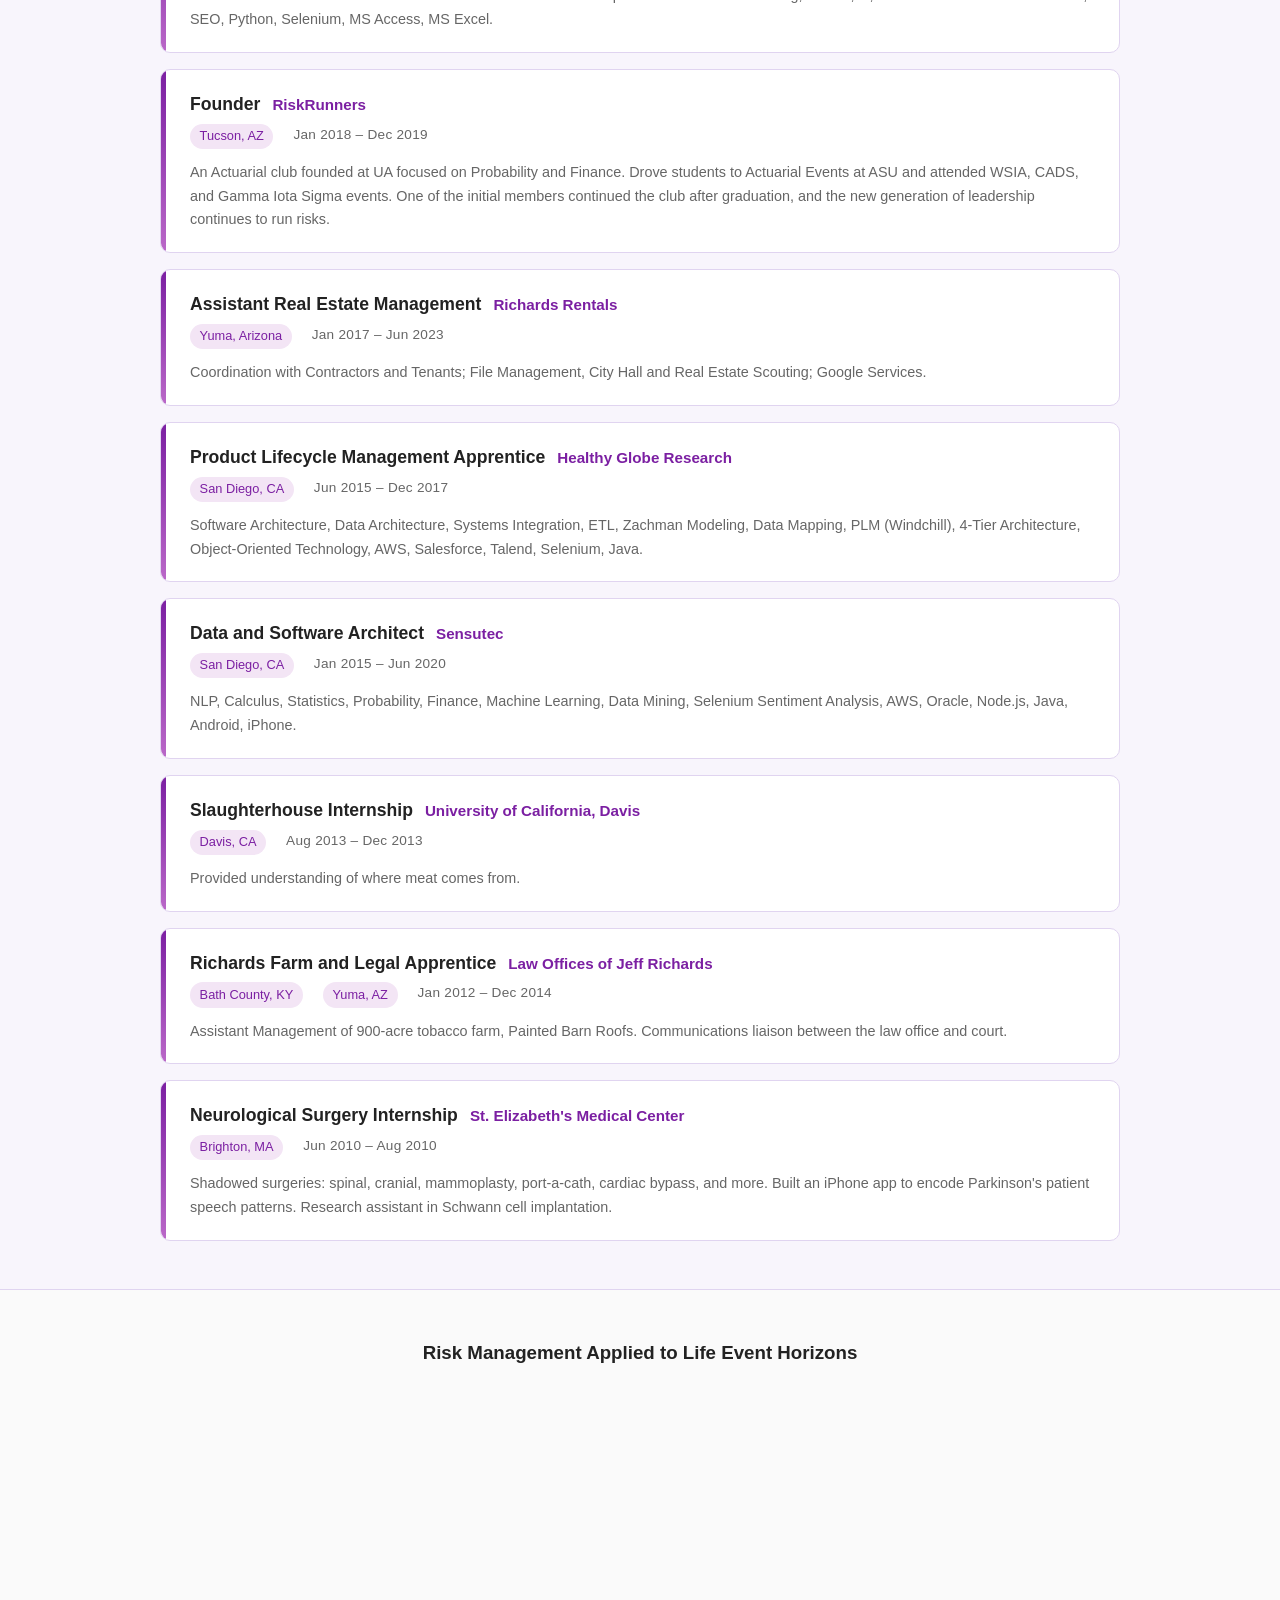
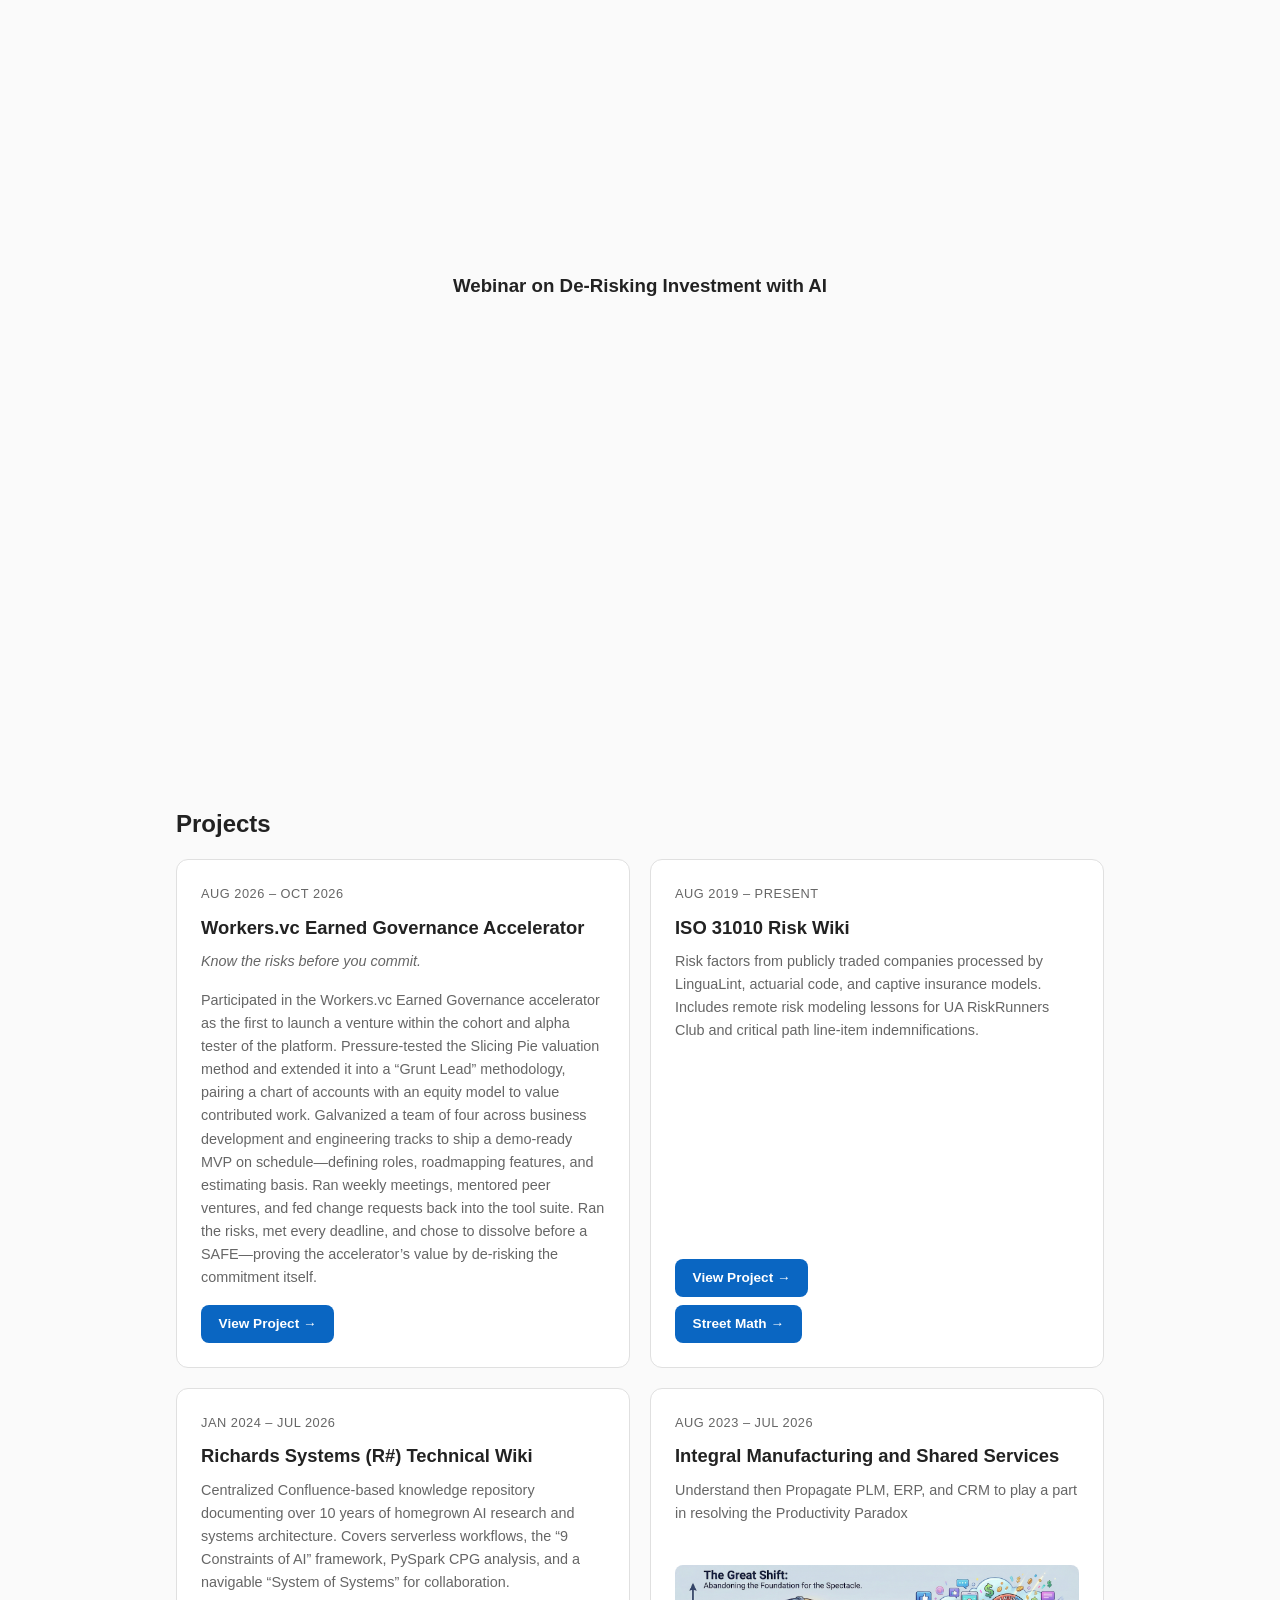
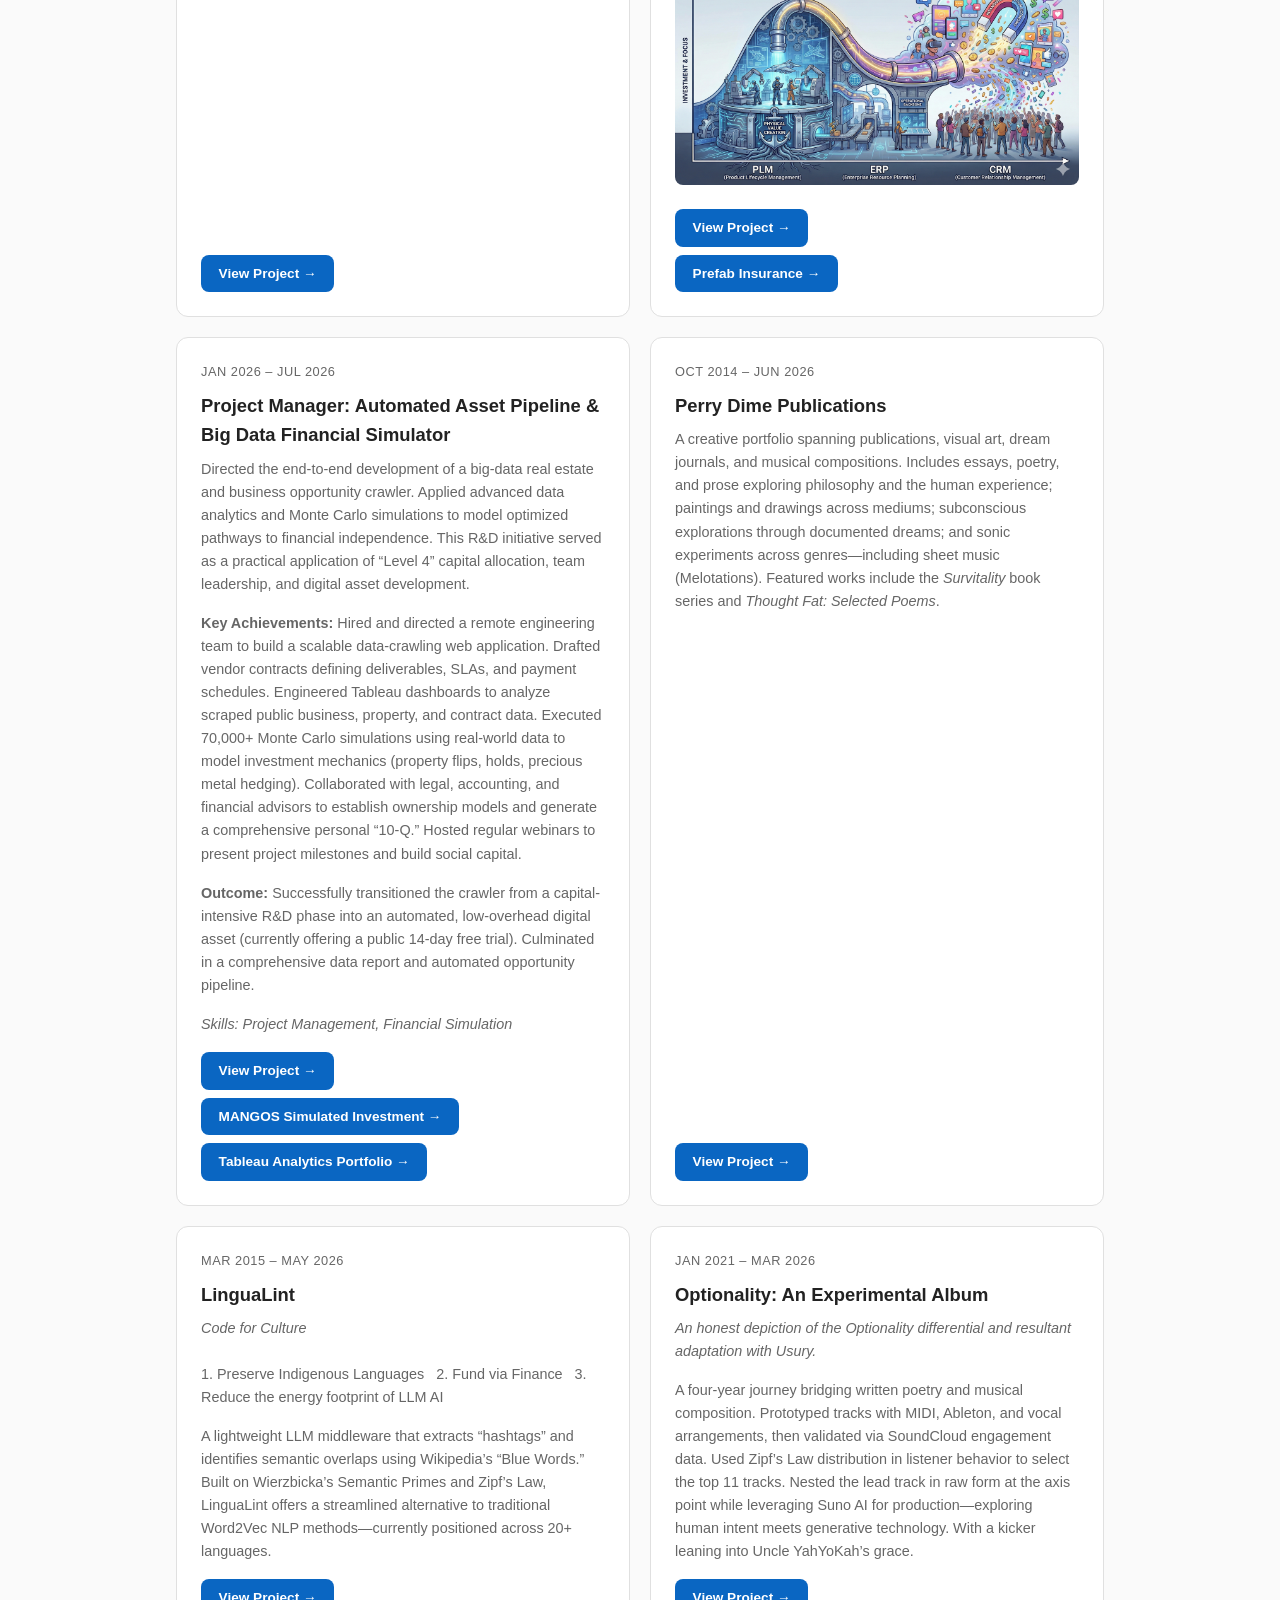
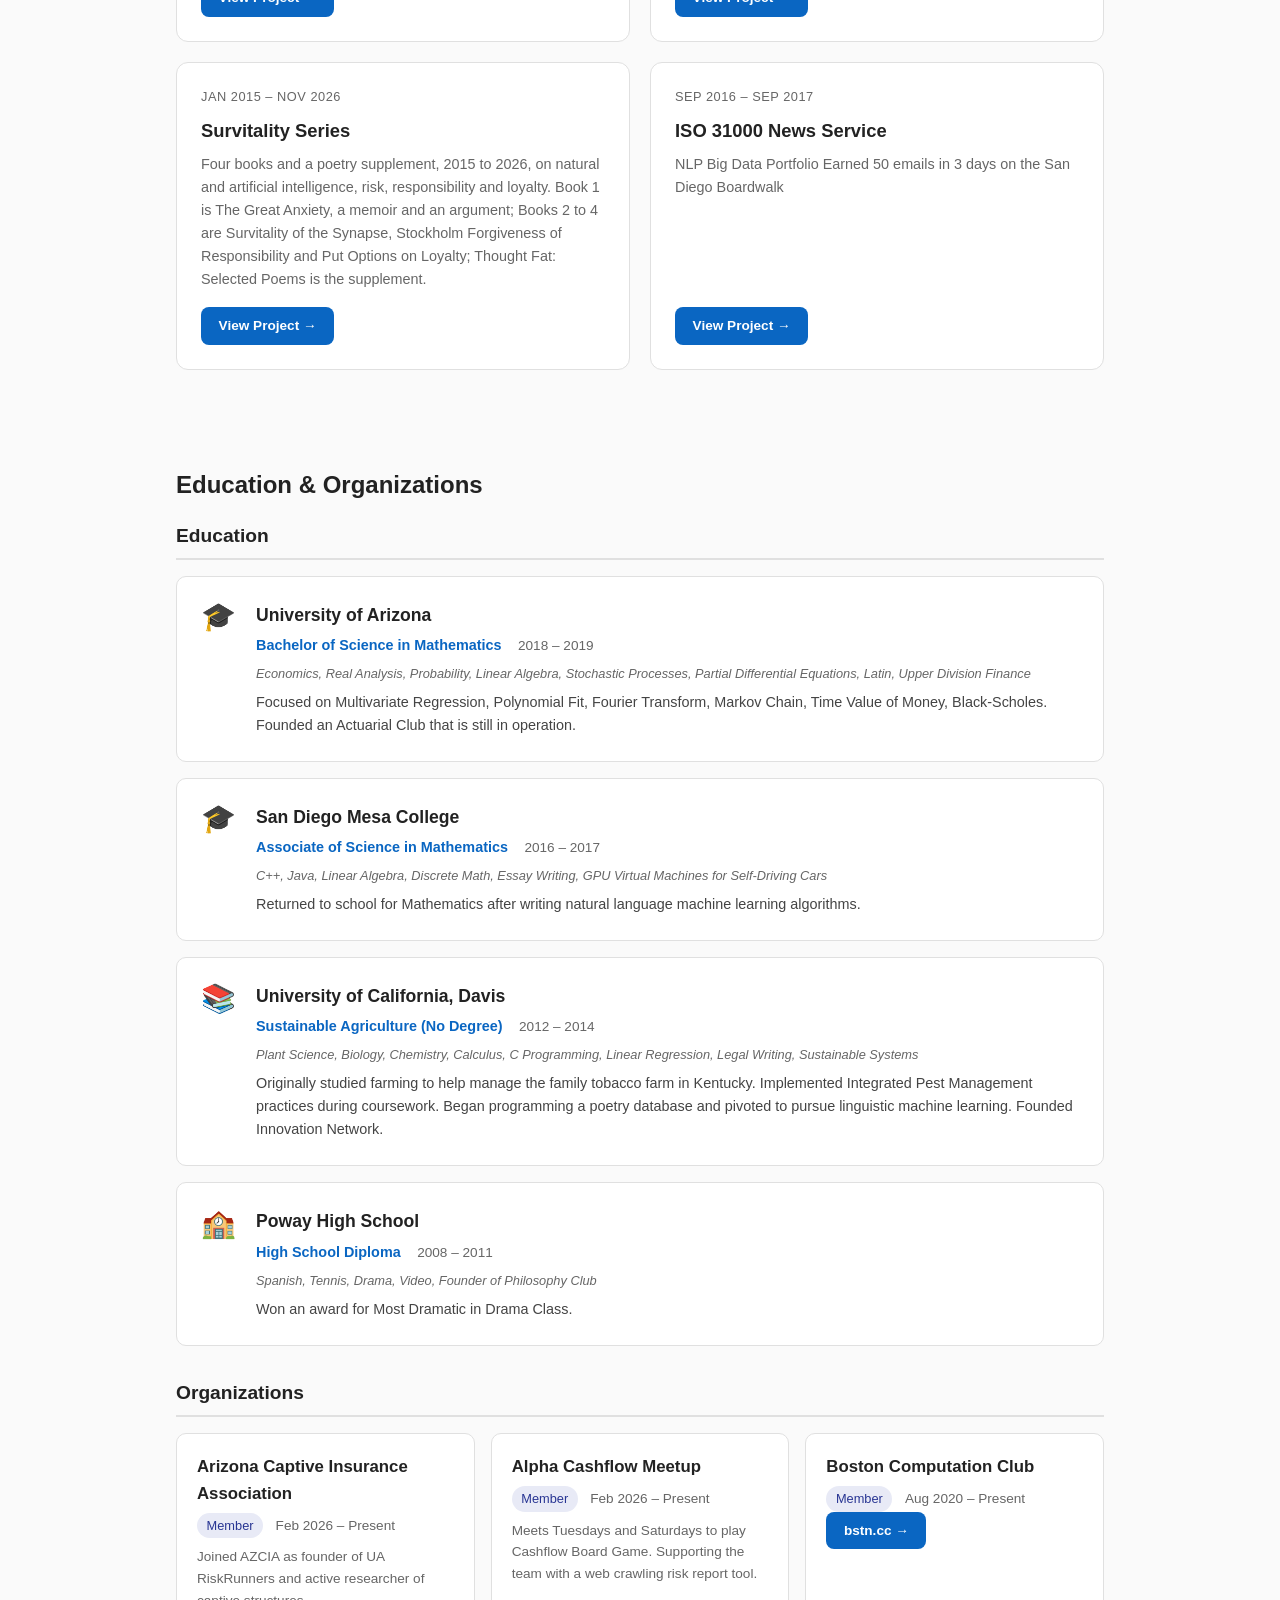
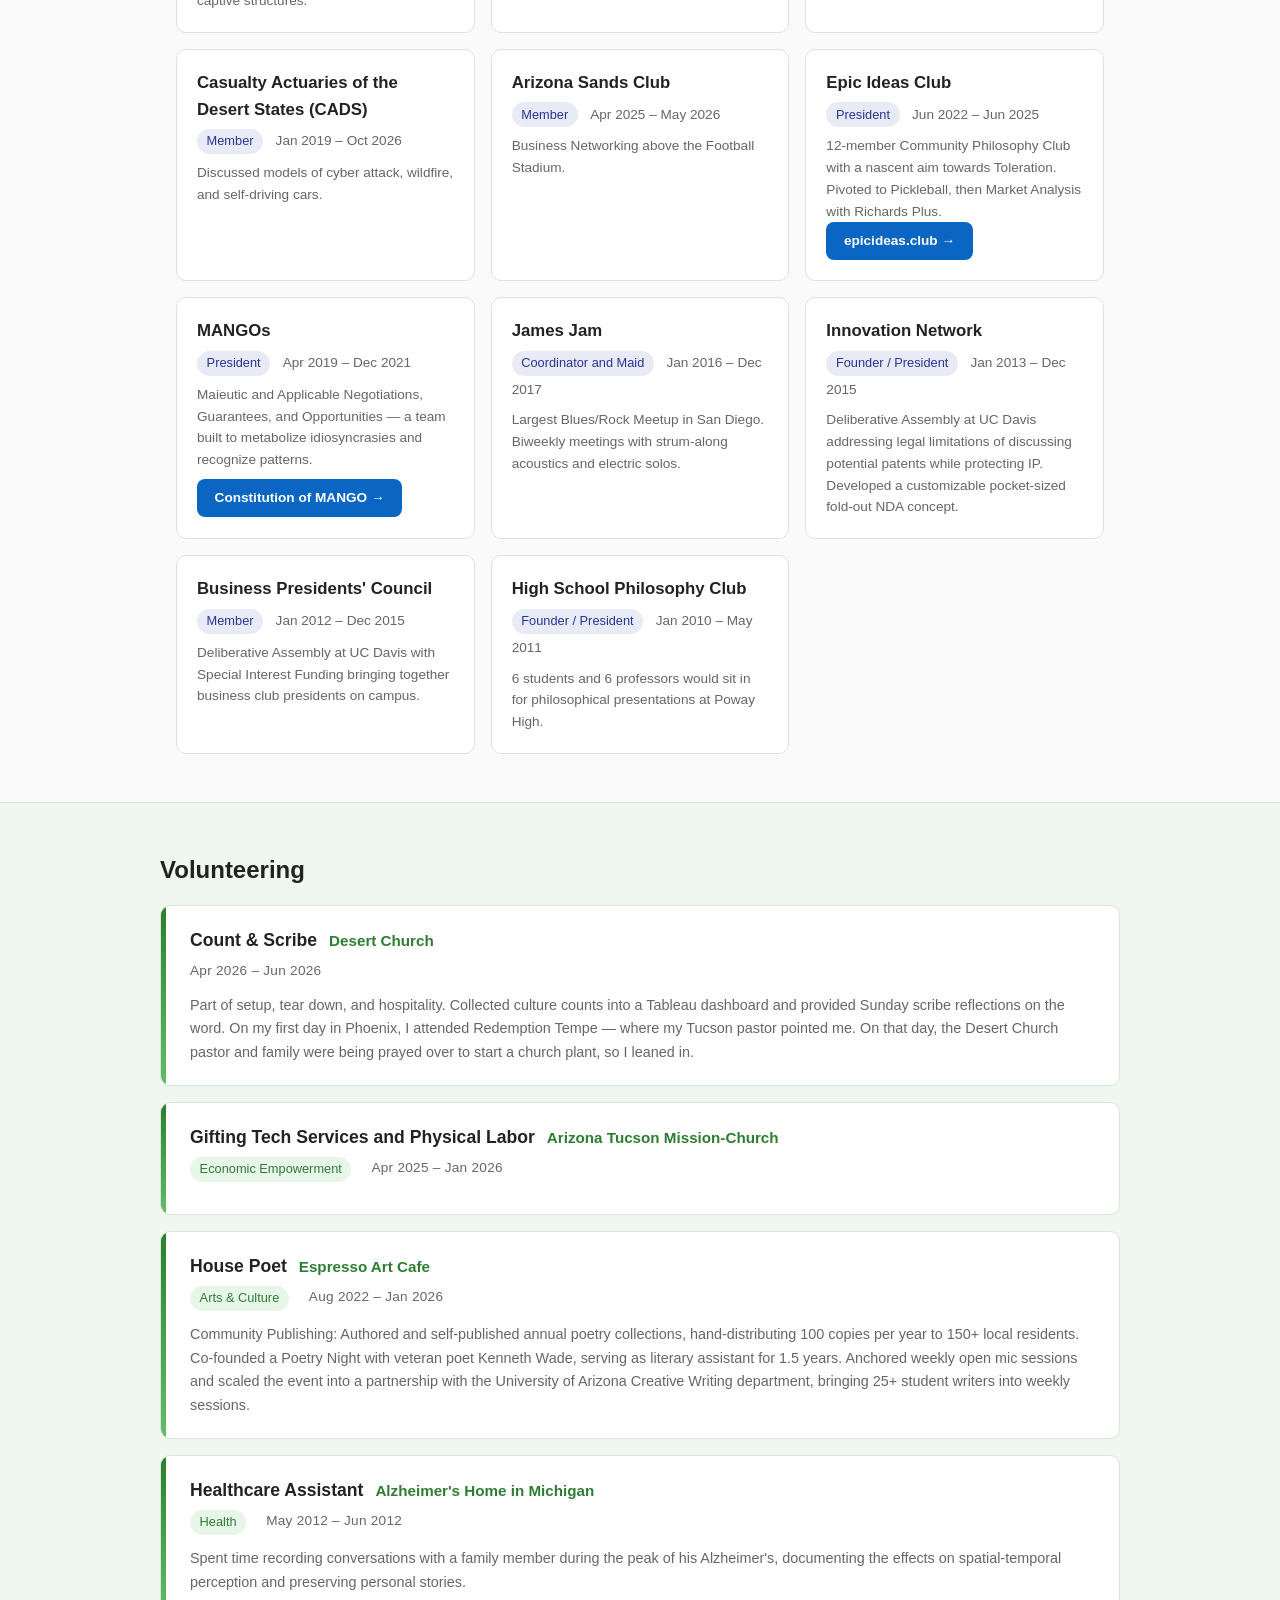
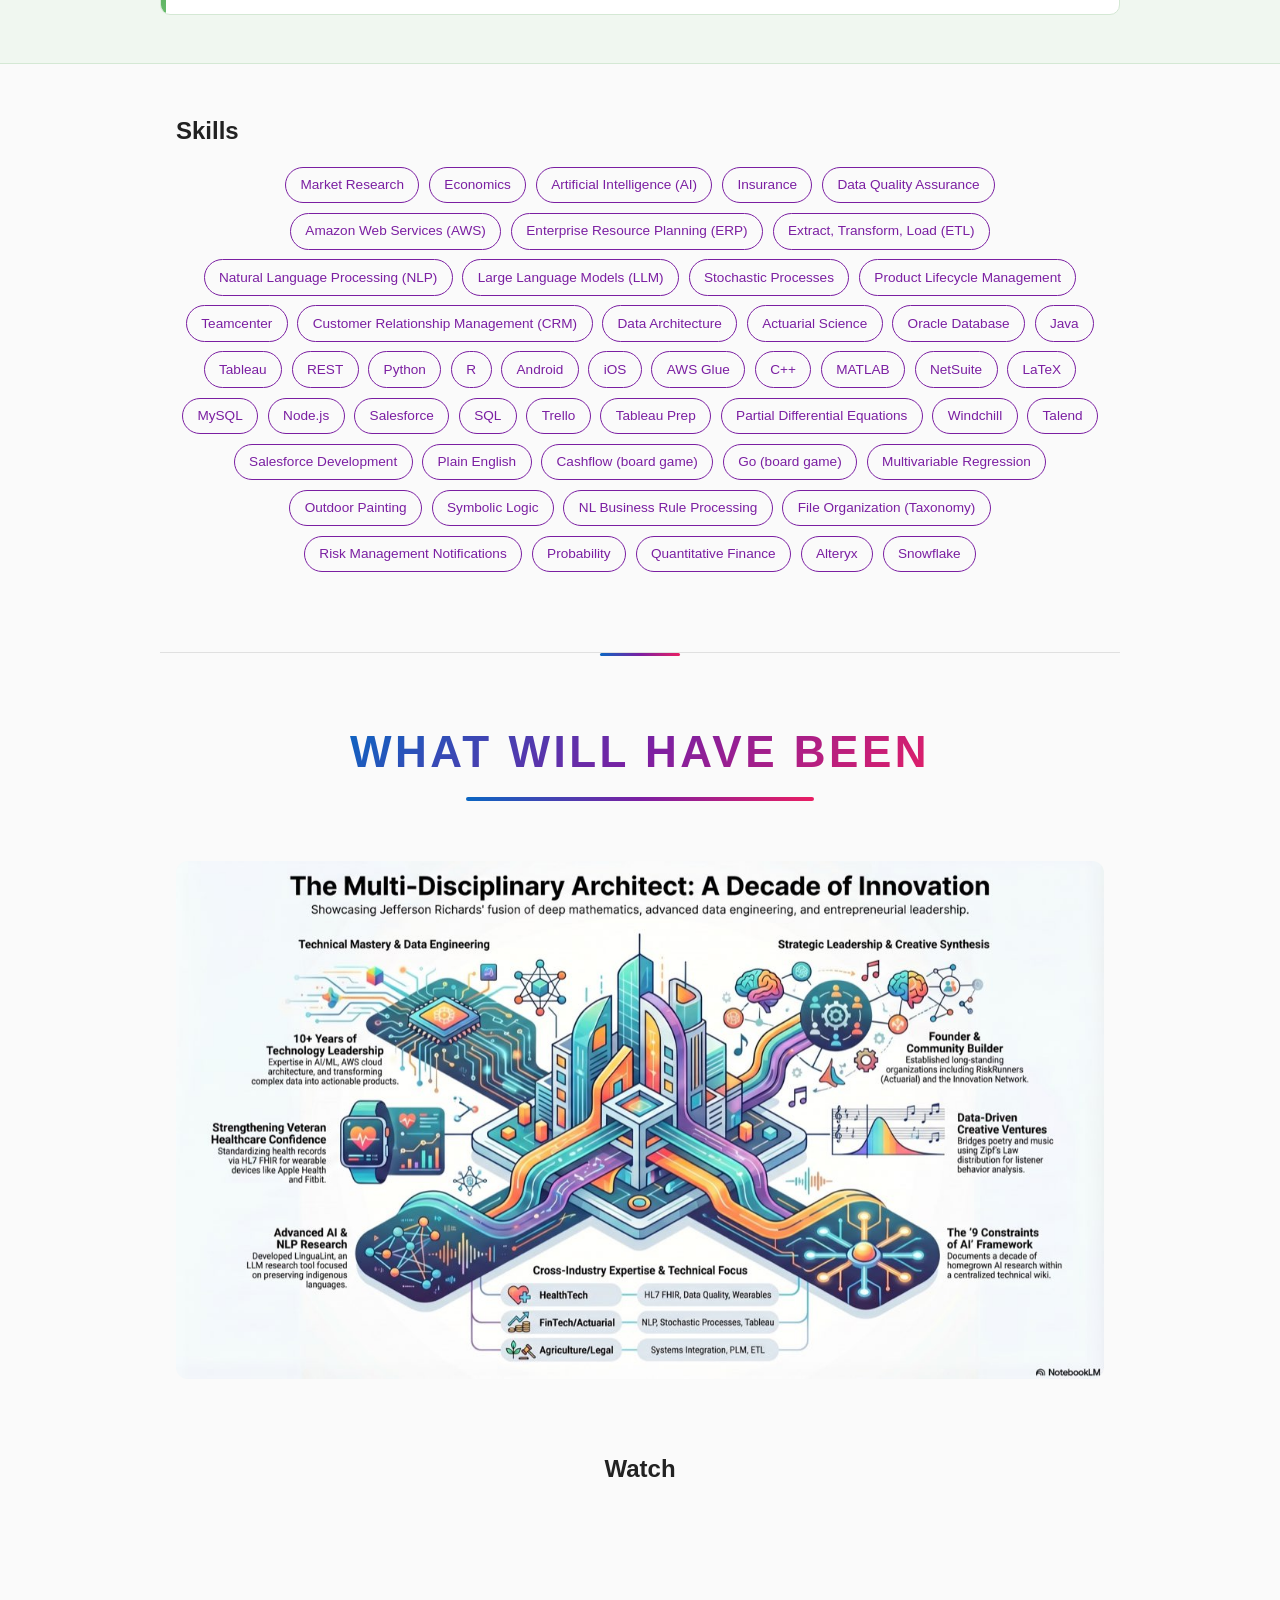
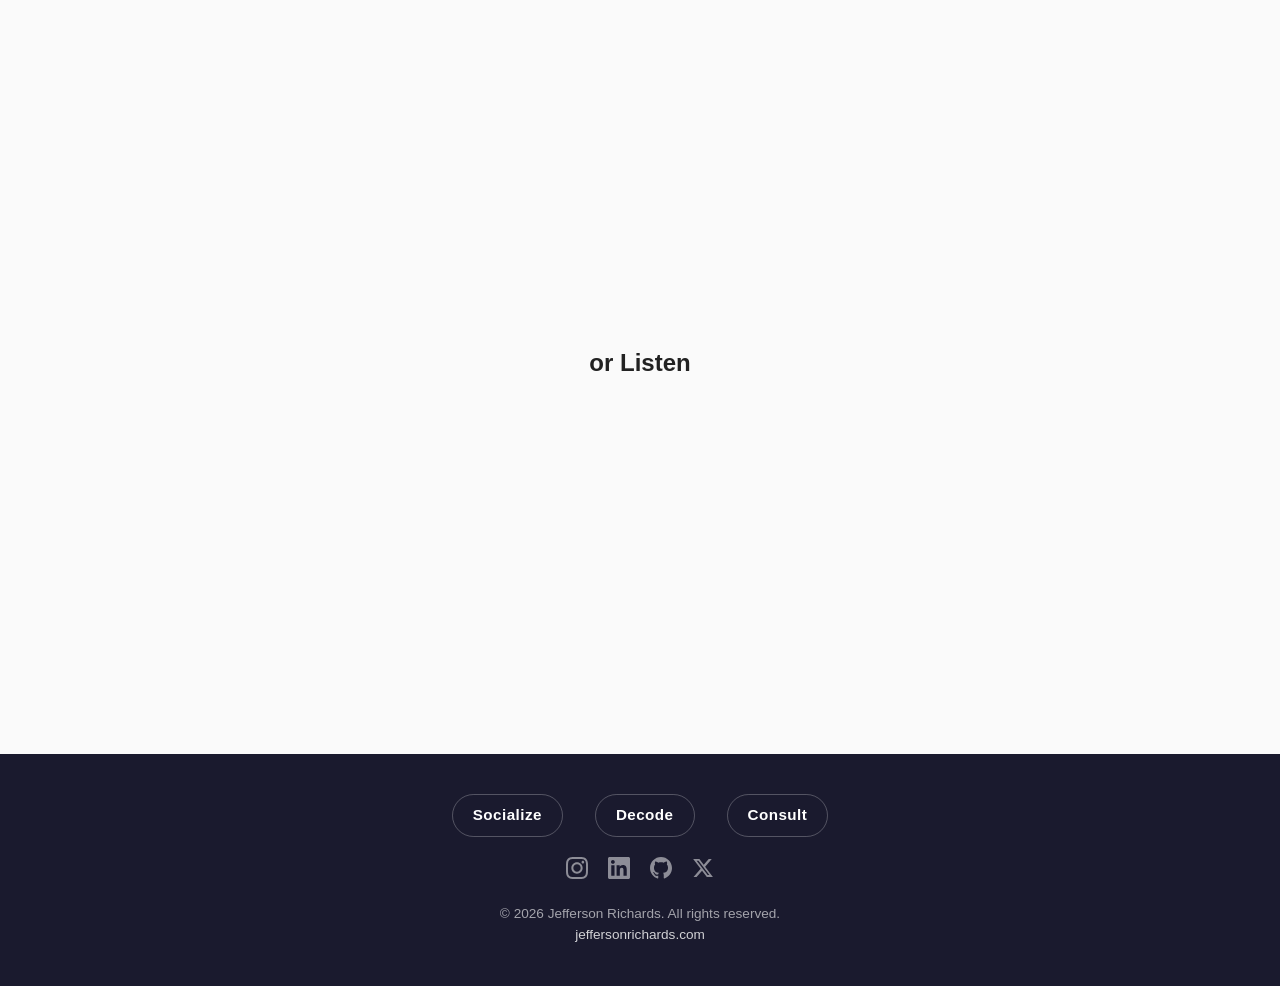
==== commit fdcf4a4a: "Rename Alpha Cashflow Cohort to Meetup; end CADS membership Oct 2026" ====
--- a/index.html
+++ b/index.html
@@ -419,7 +419,7 @@
         </article>
 
         <article class="org-card">
-          <h4>Alpha Cashflow Cohort</h4>
+          <h4>Alpha Cashflow Meetup</h4>
           <span class="org-role">Member</span>
           <span class="org-dates">Feb 2026 &ndash; Present</span>
           <p>Meets Tuesdays and Saturdays to play Cashflow Board Game. Supporting the team with a web crawling risk report tool.</p>
@@ -435,7 +435,7 @@
         <article class="org-card">
           <h4>Casualty Actuaries of the Desert States (CADS)</h4>
           <span class="org-role">Member</span>
-          <span class="org-dates">Jan 2019 &ndash; Present</span>
+          <span class="org-dates">Jan 2019 &ndash; Oct 2026</span>
           <p>Discussed models of cyber attack, wildfire, and self-driving cars.</p>
         </article>
 
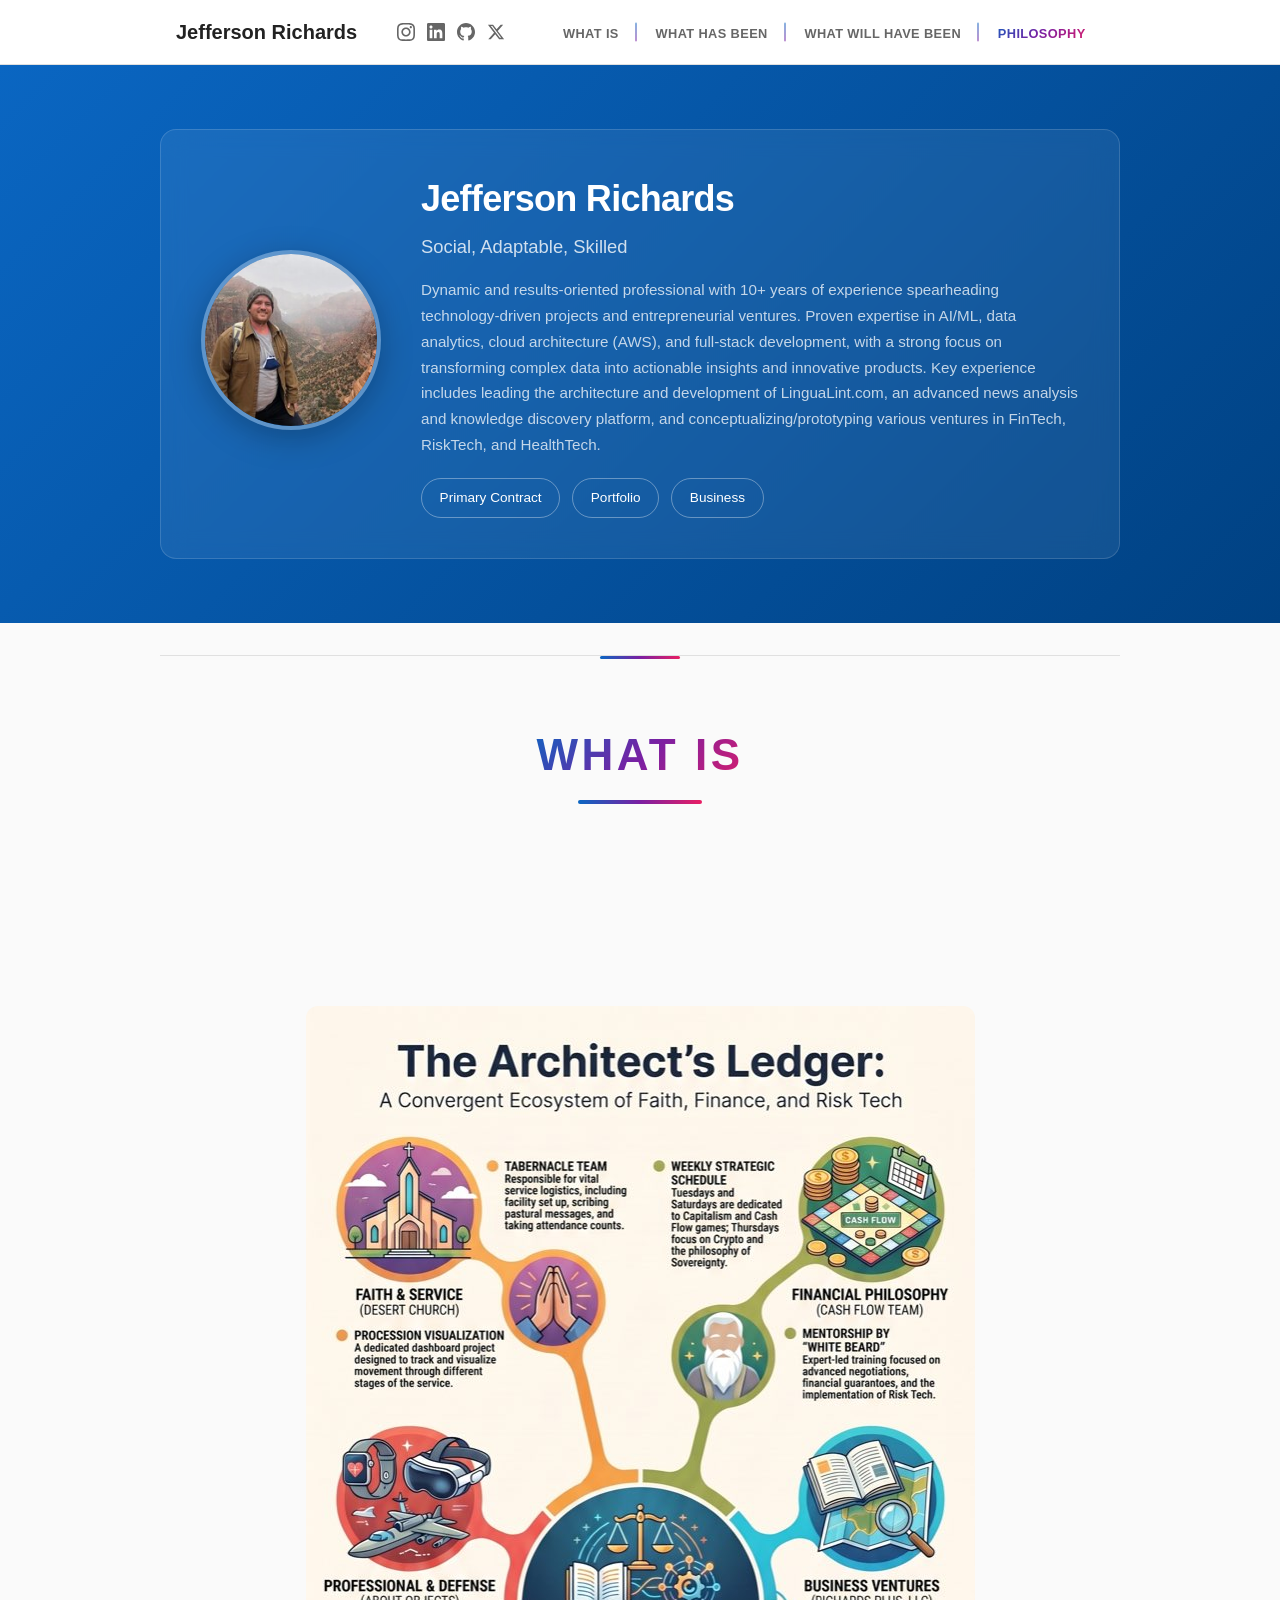
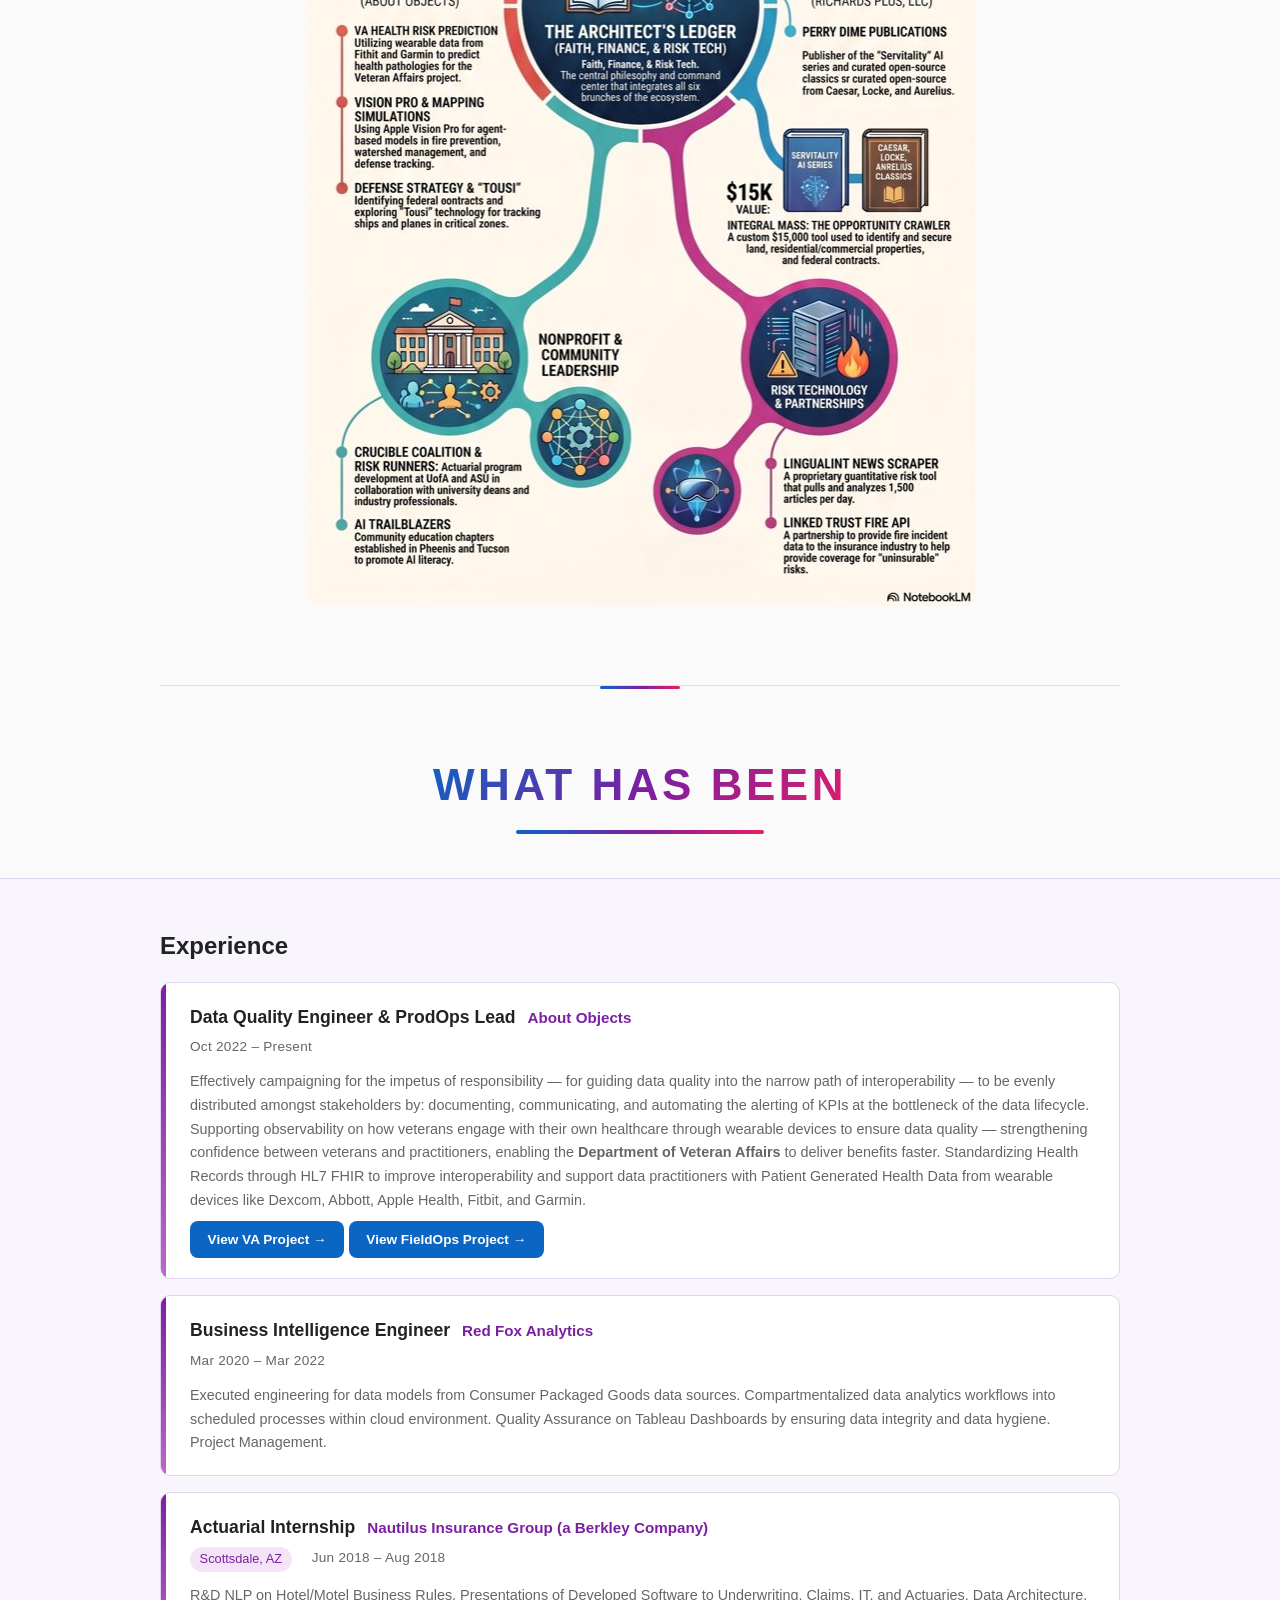
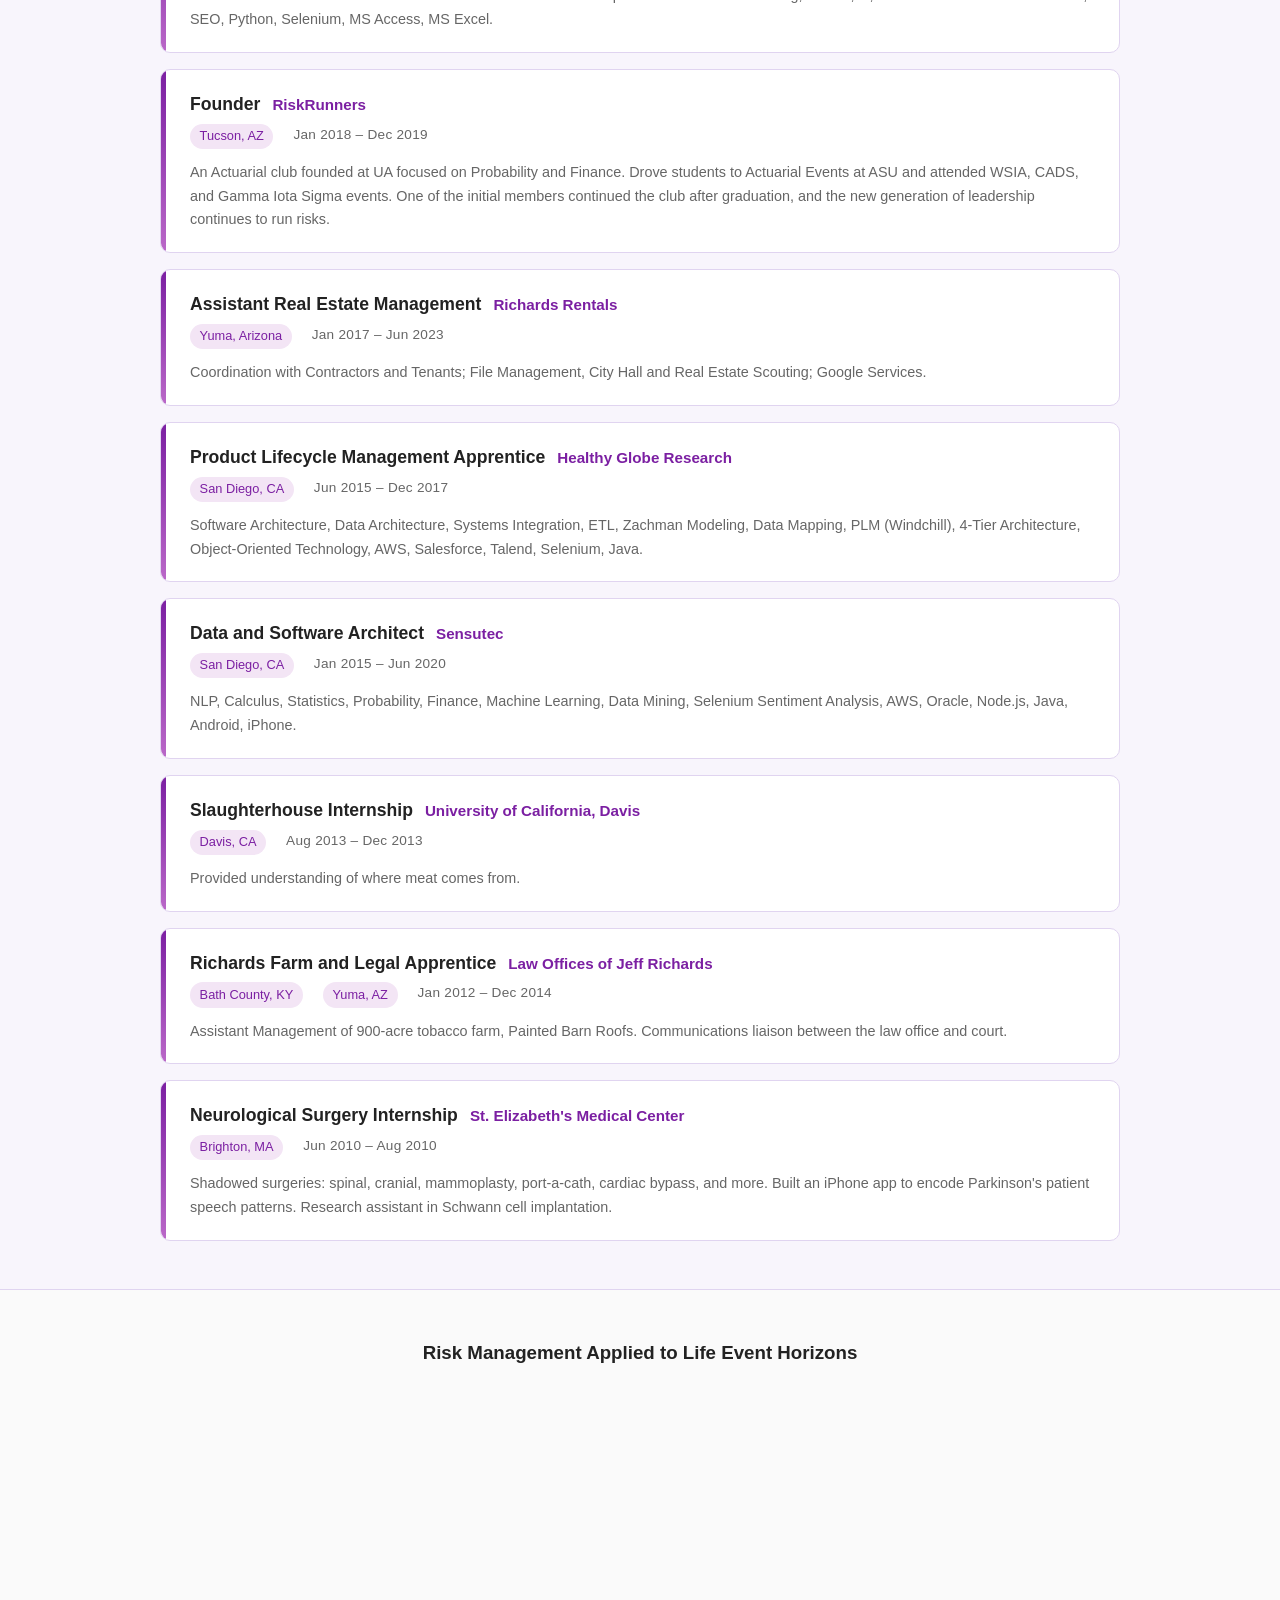
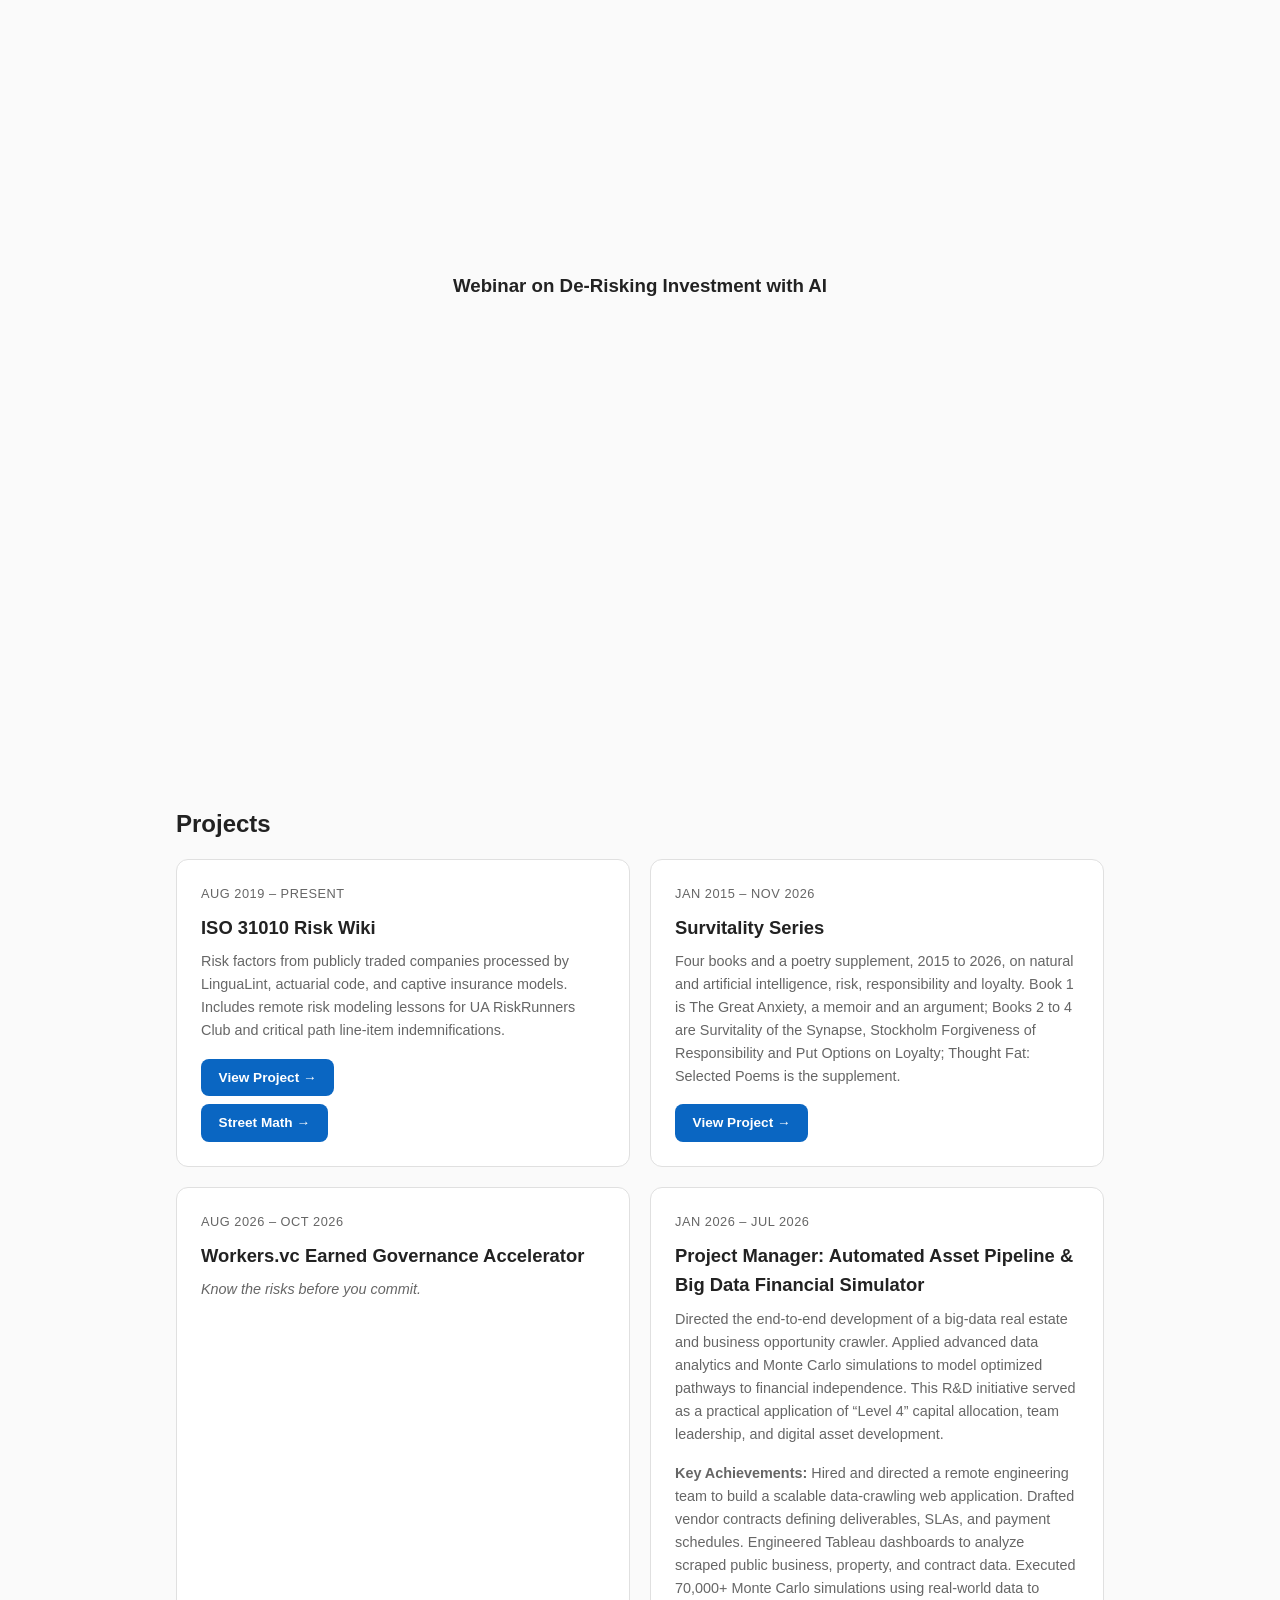
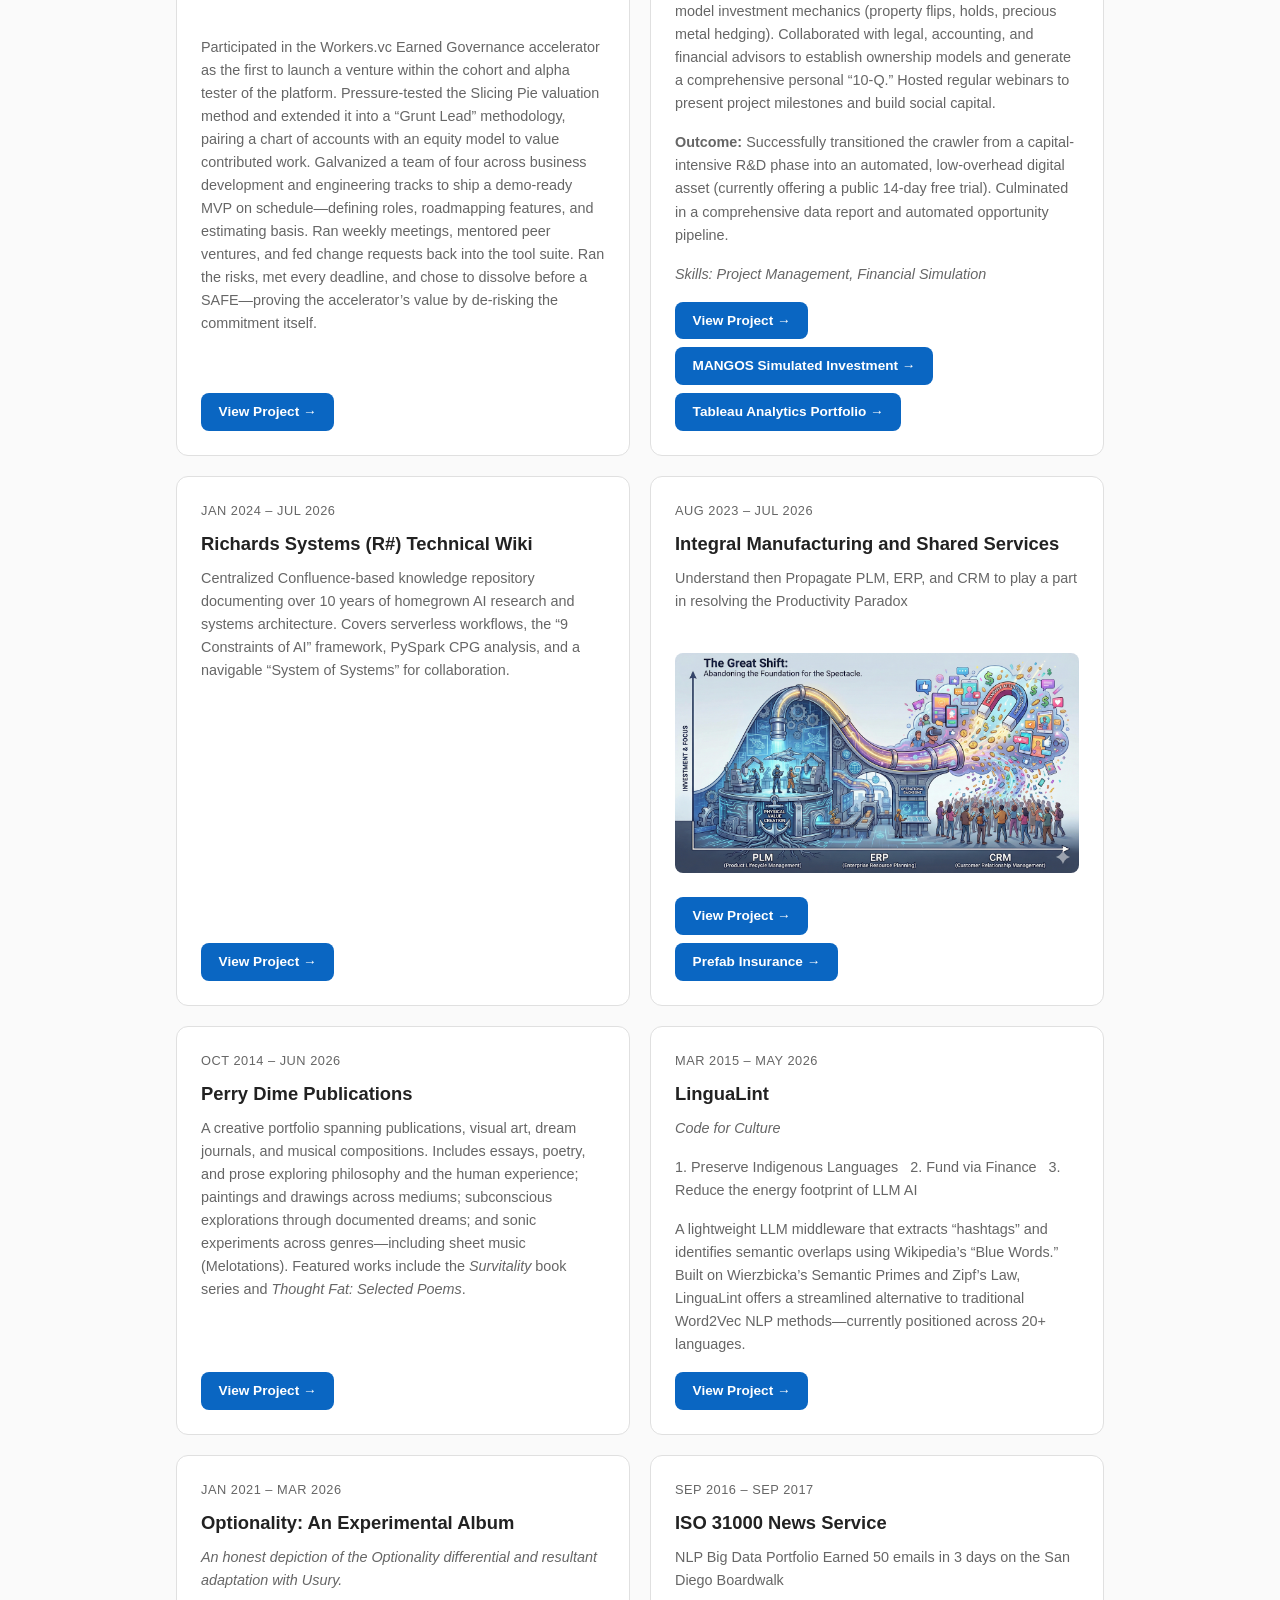
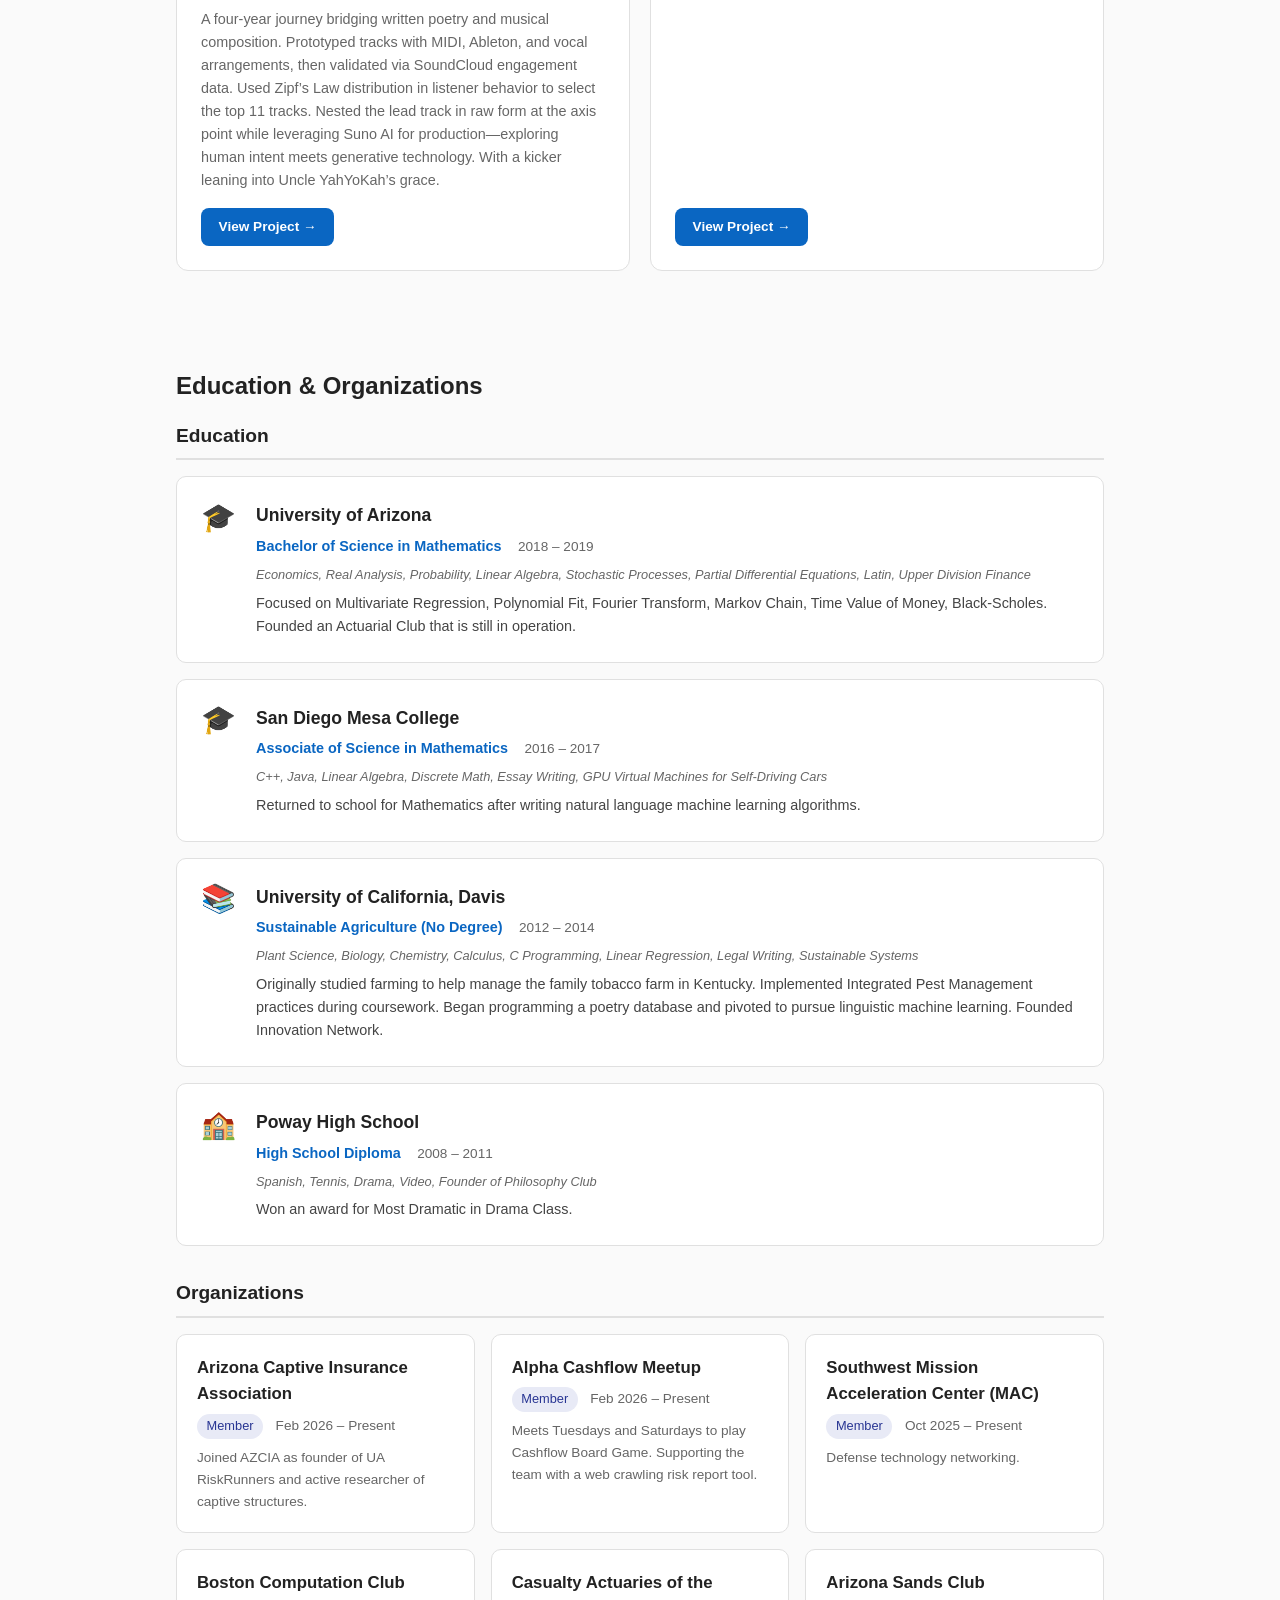
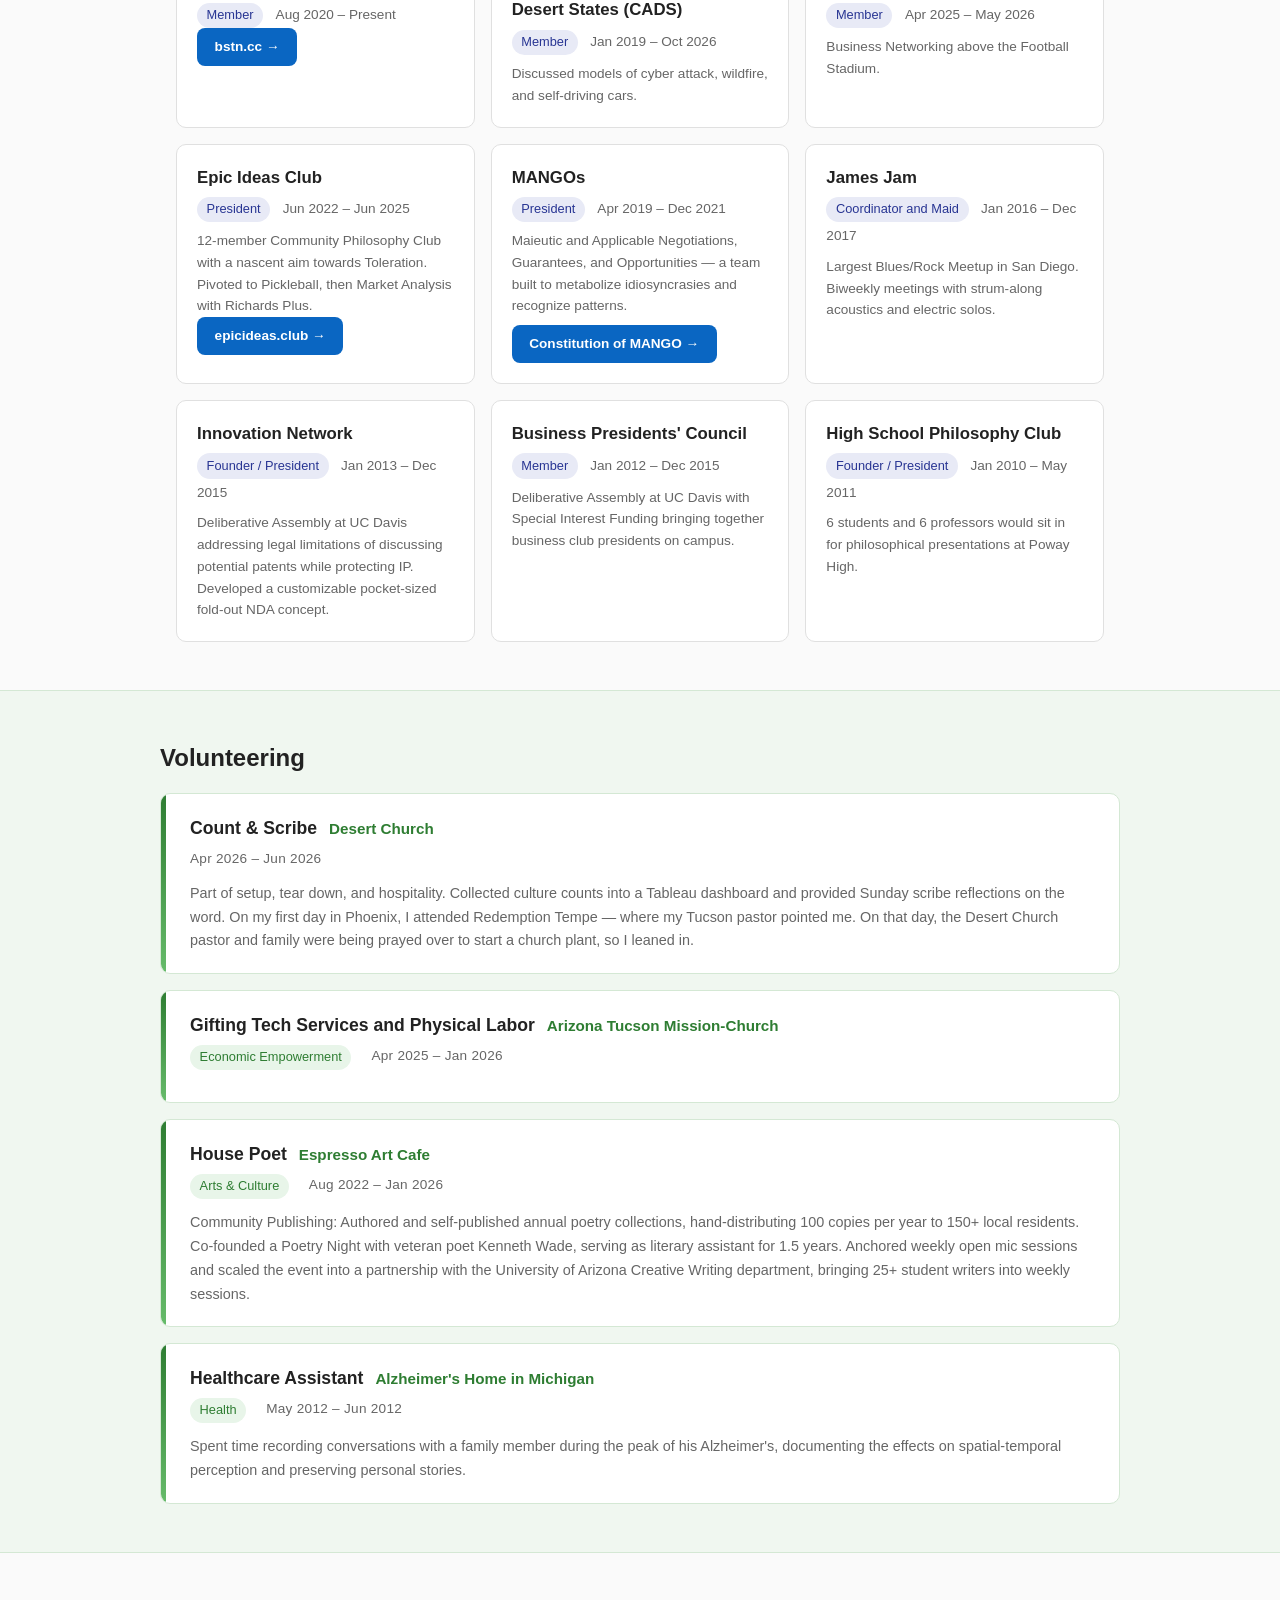
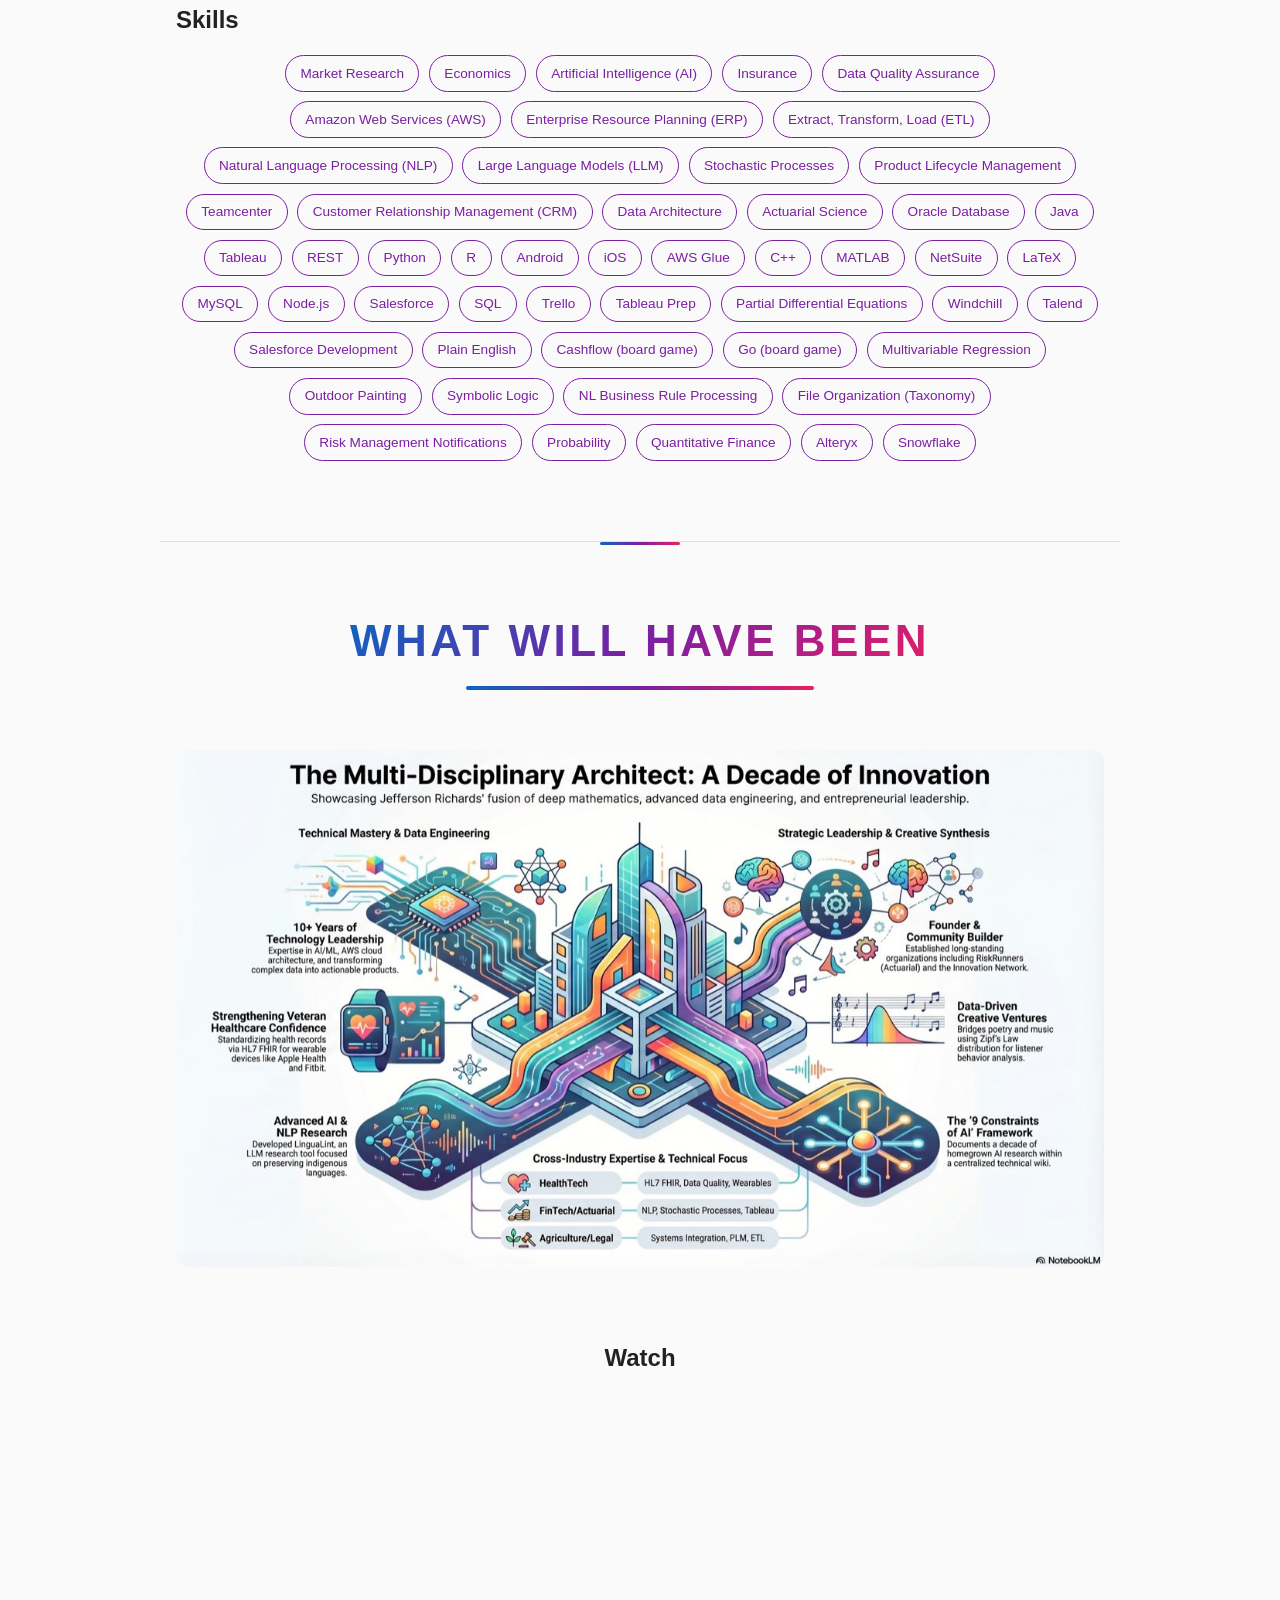
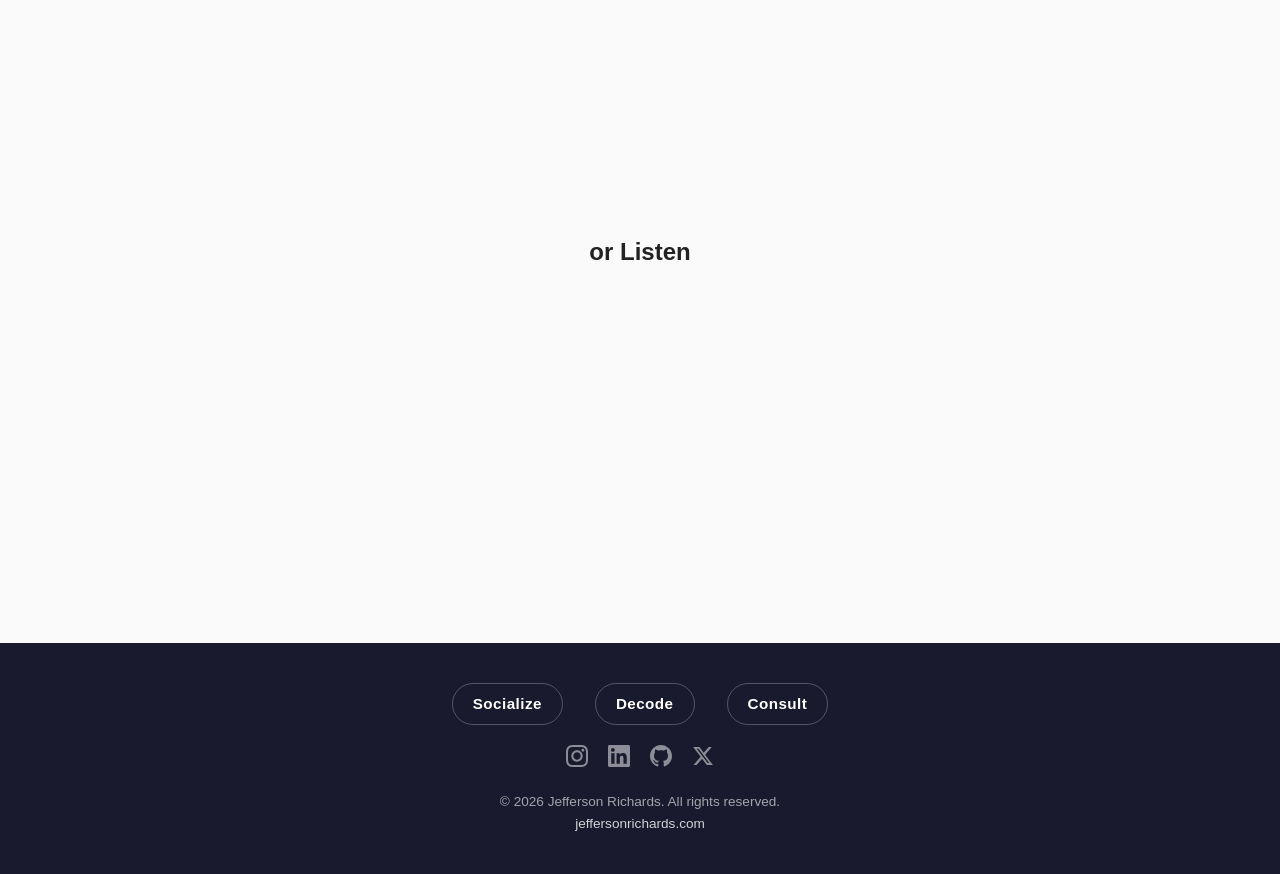
==== commit 8928d1d2: "Add Southwest MAC organization; order projects and organizations by recency" ====
--- a/index.html
+++ b/index.html
@@ -272,35 +272,26 @@
       <div class="projects-grid">
 
         <article class="project-card">
+          <div class="project-dates">Aug 2019 &ndash; Present</div>
+          <h3>ISO 31010 Risk Wiki</h3>
+          <p>Risk factors from publicly traded companies processed by LinguaLint, actuarial code, and captive insurance models. Includes remote risk modeling lessons for UA RiskRunners Club and critical path line-item indemnifications.</p>
+          <a href="https://riskrunners.com" class="project-link" target="_blank" rel="noopener">View Project &rarr;</a>
+          <a href="https://street.riskrunners.com" class="project-link" target="_blank" rel="noopener" style="margin-top:0.5rem">Street Math &rarr;</a>
+        </article>
+
+        <article class="project-card">
+          <div class="project-dates">Jan 2015 &ndash; Nov 2026</div>
+          <h3>Survitality Series</h3>
+          <p>Four books and a poetry supplement, 2015 to 2026, on natural and artificial intelligence, risk, responsibility and loyalty. Book 1 is The Great Anxiety, a memoir and an argument; Books 2 to 4 are Survitality of the Synapse, Stockholm Forgiveness of Responsibility and Put Options on Loyalty; Thought Fat: Selected Poems is the supplement.</p>
+          <a href="https://www.amazon.com/dp/B0GQVVVD6Q?binding=paperback&ref=dbs_dp_rwt_sb_pc_tpbk" class="project-link" target="_blank" rel="noopener">View Project &rarr;</a>
+        </article>
+
+        <article class="project-card">
           <div class="project-dates">Aug 2026 &ndash; Oct 2026</div>
           <h3>Workers.vc Earned Governance Accelerator</h3>
           <p class="project-subtitle"><em>Know the risks before you commit.</em></p>
           <p>Participated in the Workers.vc Earned Governance accelerator as the first to launch a venture within the cohort and alpha tester of the platform. Pressure-tested the Slicing Pie valuation method and extended it into a &ldquo;Grunt Lead&rdquo; methodology, pairing a chart of accounts with an equity model to value contributed work. Galvanized a team of four across business development and engineering tracks to ship a demo-ready MVP on schedule&mdash;defining roles, roadmapping features, and estimating basis. Ran weekly meetings, mentored peer ventures, and fed change requests back into the tool suite. Ran the risks, met every deadline, and chose to dissolve before a SAFE&mdash;proving the accelerator&rsquo;s value by de-risking the commitment itself.</p>
           <a href="https://www.linkedin.com/pulse/own-your-outcome-conversation-jefferson-richards-linkedtrust-cueie/" class="project-link" target="_blank" rel="noopener">View Project &rarr;</a>
-        </article>
-
-        <article class="project-card">
-          <div class="project-dates">Aug 2019 &ndash; Present</div>
-          <h3>ISO 31010 Risk Wiki</h3>
-          <p>Risk factors from publicly traded companies processed by LinguaLint, actuarial code, and captive insurance models. Includes remote risk modeling lessons for UA RiskRunners Club and critical path line-item indemnifications.</p>
-          <a href="https://riskrunners.com" class="project-link" target="_blank" rel="noopener">View Project &rarr;</a>
-          <a href="https://street.riskrunners.com" class="project-link" target="_blank" rel="noopener" style="margin-top:0.5rem">Street Math &rarr;</a>
-        </article>
-
-        <article class="project-card">
-          <div class="project-dates">Jan 2024 &ndash; Jul 2026</div>
-          <h3>Richards Systems (R#) Technical Wiki</h3>
-          <p>Centralized Confluence-based knowledge repository documenting over 10 years of homegrown AI research and systems architecture. Covers serverless workflows, the &ldquo;9 Constraints of AI&rdquo; framework, PySpark CPG analysis, and a navigable &ldquo;System of Systems&rdquo; for collaboration.</p>
-          <a href="https://wiki.richards.systems" class="project-link" target="_blank" rel="noopener">View Project &rarr;</a>
-        </article>
-
-        <article class="project-card">
-          <div class="project-dates">Aug 2023 &ndash; Jul 2026</div>
-          <h3>Integral Manufacturing and Shared Services</h3>
-          <p>Understand then Propagate PLM, ERP, and CRM to play a part in resolving the Productivity Paradox</p>
-          <img src="assets/plm_iMASS.png" alt="Integral Manufacturing and Shared Services" style="display:block; margin:1.5rem auto; max-width:100%; border-radius:8px;">
-          <a href="https://plm.integralmass.com" class="project-link" target="_blank" rel="noopener">View Project &rarr;</a>
-          <a href="https://captive.integralmass.com" class="project-link" target="_blank" rel="noopener" style="margin-top:0.5rem">Prefab Insurance &rarr;</a>
         </article>
 
         <article class="project-card">
@@ -316,6 +307,22 @@
         </article>
 
         <article class="project-card">
+          <div class="project-dates">Jan 2024 &ndash; Jul 2026</div>
+          <h3>Richards Systems (R#) Technical Wiki</h3>
+          <p>Centralized Confluence-based knowledge repository documenting over 10 years of homegrown AI research and systems architecture. Covers serverless workflows, the &ldquo;9 Constraints of AI&rdquo; framework, PySpark CPG analysis, and a navigable &ldquo;System of Systems&rdquo; for collaboration.</p>
+          <a href="https://wiki.richards.systems" class="project-link" target="_blank" rel="noopener">View Project &rarr;</a>
+        </article>
+
+        <article class="project-card">
+          <div class="project-dates">Aug 2023 &ndash; Jul 2026</div>
+          <h3>Integral Manufacturing and Shared Services</h3>
+          <p>Understand then Propagate PLM, ERP, and CRM to play a part in resolving the Productivity Paradox</p>
+          <img src="assets/plm_iMASS.png" alt="Integral Manufacturing and Shared Services" style="display:block; margin:1.5rem auto; max-width:100%; border-radius:8px;">
+          <a href="https://plm.integralmass.com" class="project-link" target="_blank" rel="noopener">View Project &rarr;</a>
+          <a href="https://captive.integralmass.com" class="project-link" target="_blank" rel="noopener" style="margin-top:0.5rem">Prefab Insurance &rarr;</a>
+        </article>
+
+        <article class="project-card">
           <div class="project-dates">Oct 2014 &ndash; Jun 2026</div>
           <h3>Perry Dime Publications</h3>
           <p>A creative portfolio spanning publications, visual art, dream journals, and musical compositions. Includes essays, poetry, and prose exploring philosophy and the human experience; paintings and drawings across mediums; subconscious explorations through documented dreams; and sonic experiments across genres&mdash;including sheet music (Melotations). Featured works include the <em>Survitality</em> book series and <em>Thought Fat: Selected Poems</em>.</p>
@@ -337,13 +344,6 @@
           <p class="project-subtitle"><em>An honest depiction of the Optionality differential and resultant adaptation with Usury.</em></p>
           <p>A four-year journey bridging written poetry and musical composition. Prototyped tracks with MIDI, Ableton, and vocal arrangements, then validated via SoundCloud engagement data. Used Zipf&rsquo;s Law distribution in listener behavior to select the top 11 tracks. Nested the lead track in raw form at the axis point while leveraging Suno AI for production&mdash;exploring human intent meets generative technology. With a kicker leaning into Uncle YahYoKah&rsquo;s grace.</p>
           <a href="https://soundcloud.com/perrydime/sets/optionality" class="project-link" target="_blank" rel="noopener">View Project &rarr;</a>
-        </article>
-
-        <article class="project-card">
-          <div class="project-dates">Jan 2015 &ndash; Nov 2026</div>
-          <h3>Survitality Series</h3>
-          <p>Four books and a poetry supplement, 2015 to 2026, on natural and artificial intelligence, risk, responsibility and loyalty. Book 1 is The Great Anxiety, a memoir and an argument; Books 2 to 4 are Survitality of the Synapse, Stockholm Forgiveness of Responsibility and Put Options on Loyalty; Thought Fat: Selected Poems is the supplement.</p>
-          <a href="https://www.amazon.com/dp/B0GQVVVD6Q?binding=paperback&ref=dbs_dp_rwt_sb_pc_tpbk" class="project-link" target="_blank" rel="noopener">View Project &rarr;</a>
         </article>
 
         <article class="project-card">
@@ -423,6 +423,13 @@
           <span class="org-role">Member</span>
           <span class="org-dates">Feb 2026 &ndash; Present</span>
           <p>Meets Tuesdays and Saturdays to play Cashflow Board Game. Supporting the team with a web crawling risk report tool.</p>
+        </article>
+
+        <article class="org-card">
+          <h4>Southwest Mission Acceleration Center (MAC)</h4>
+          <span class="org-role">Member</span>
+          <span class="org-dates">Oct 2025 &ndash; Present</span>
+          <p>Defense technology networking.</p>
         </article>
 
         <article class="org-card">
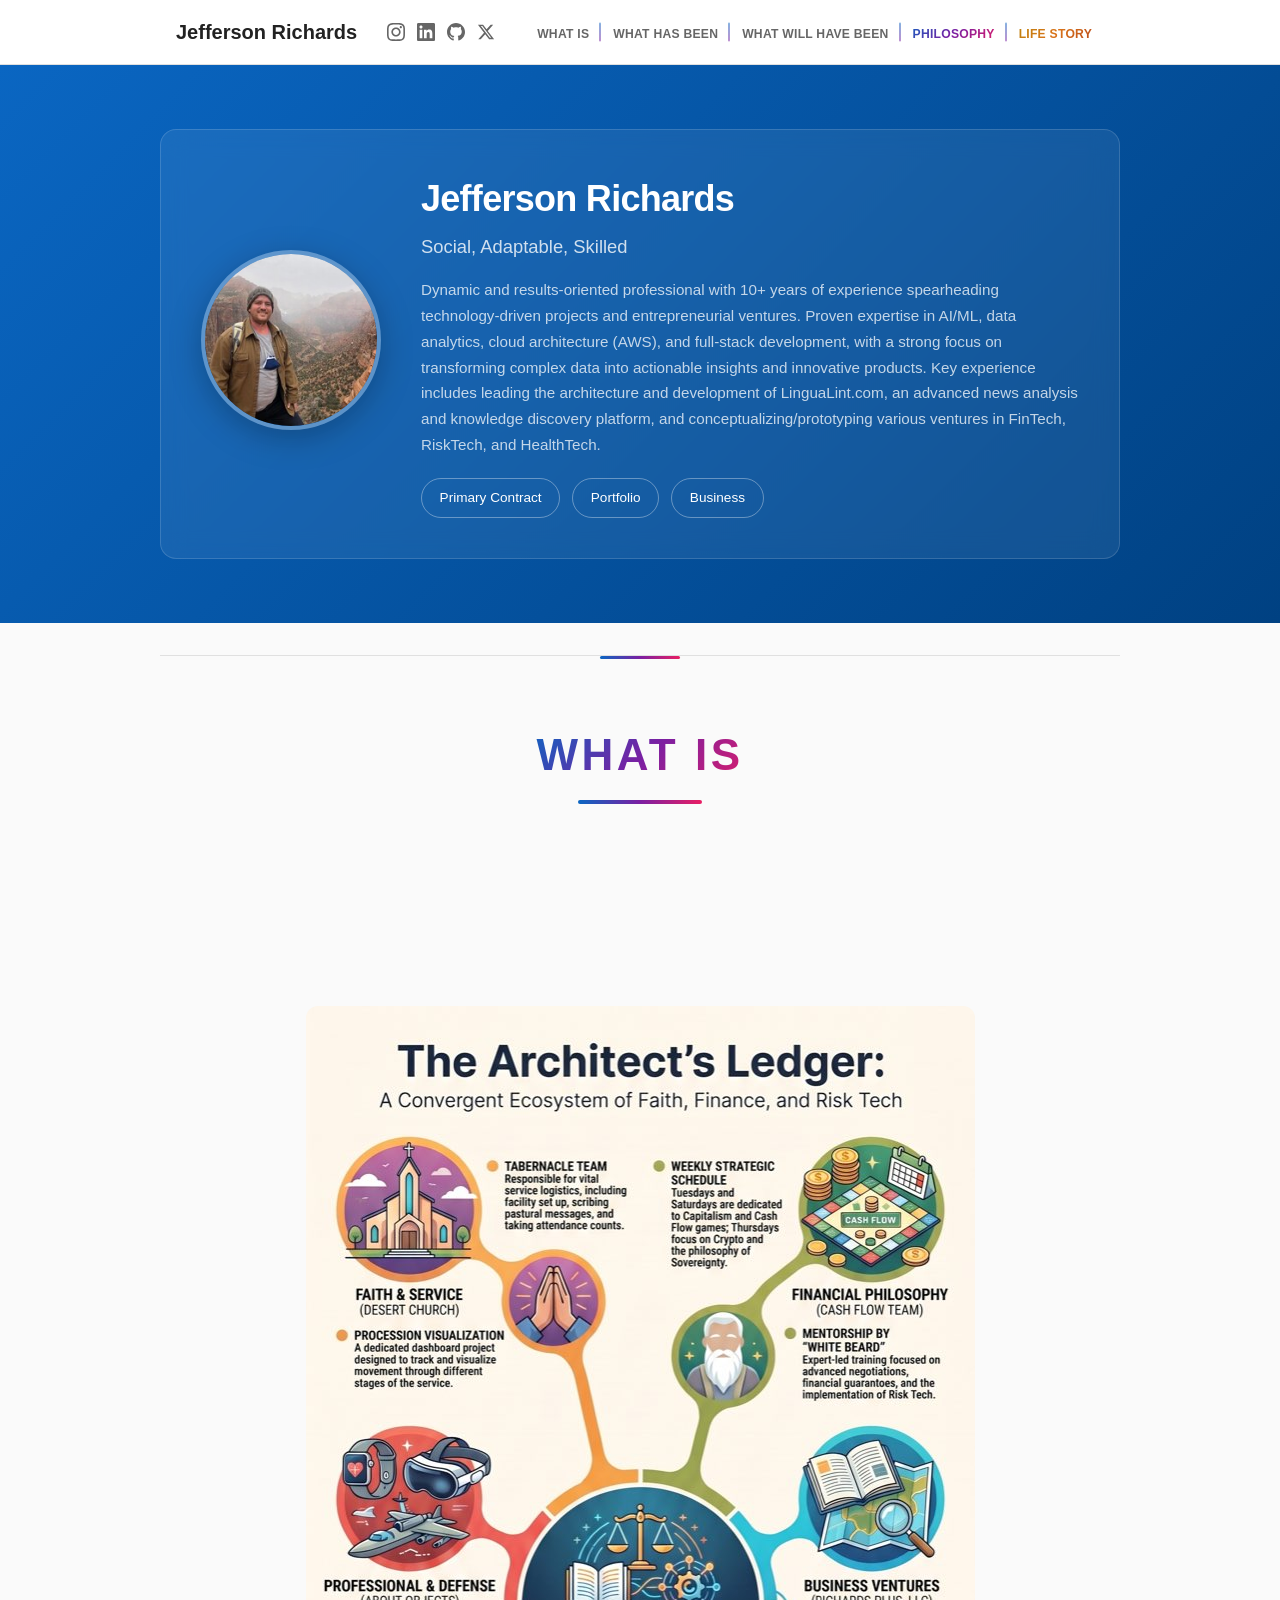
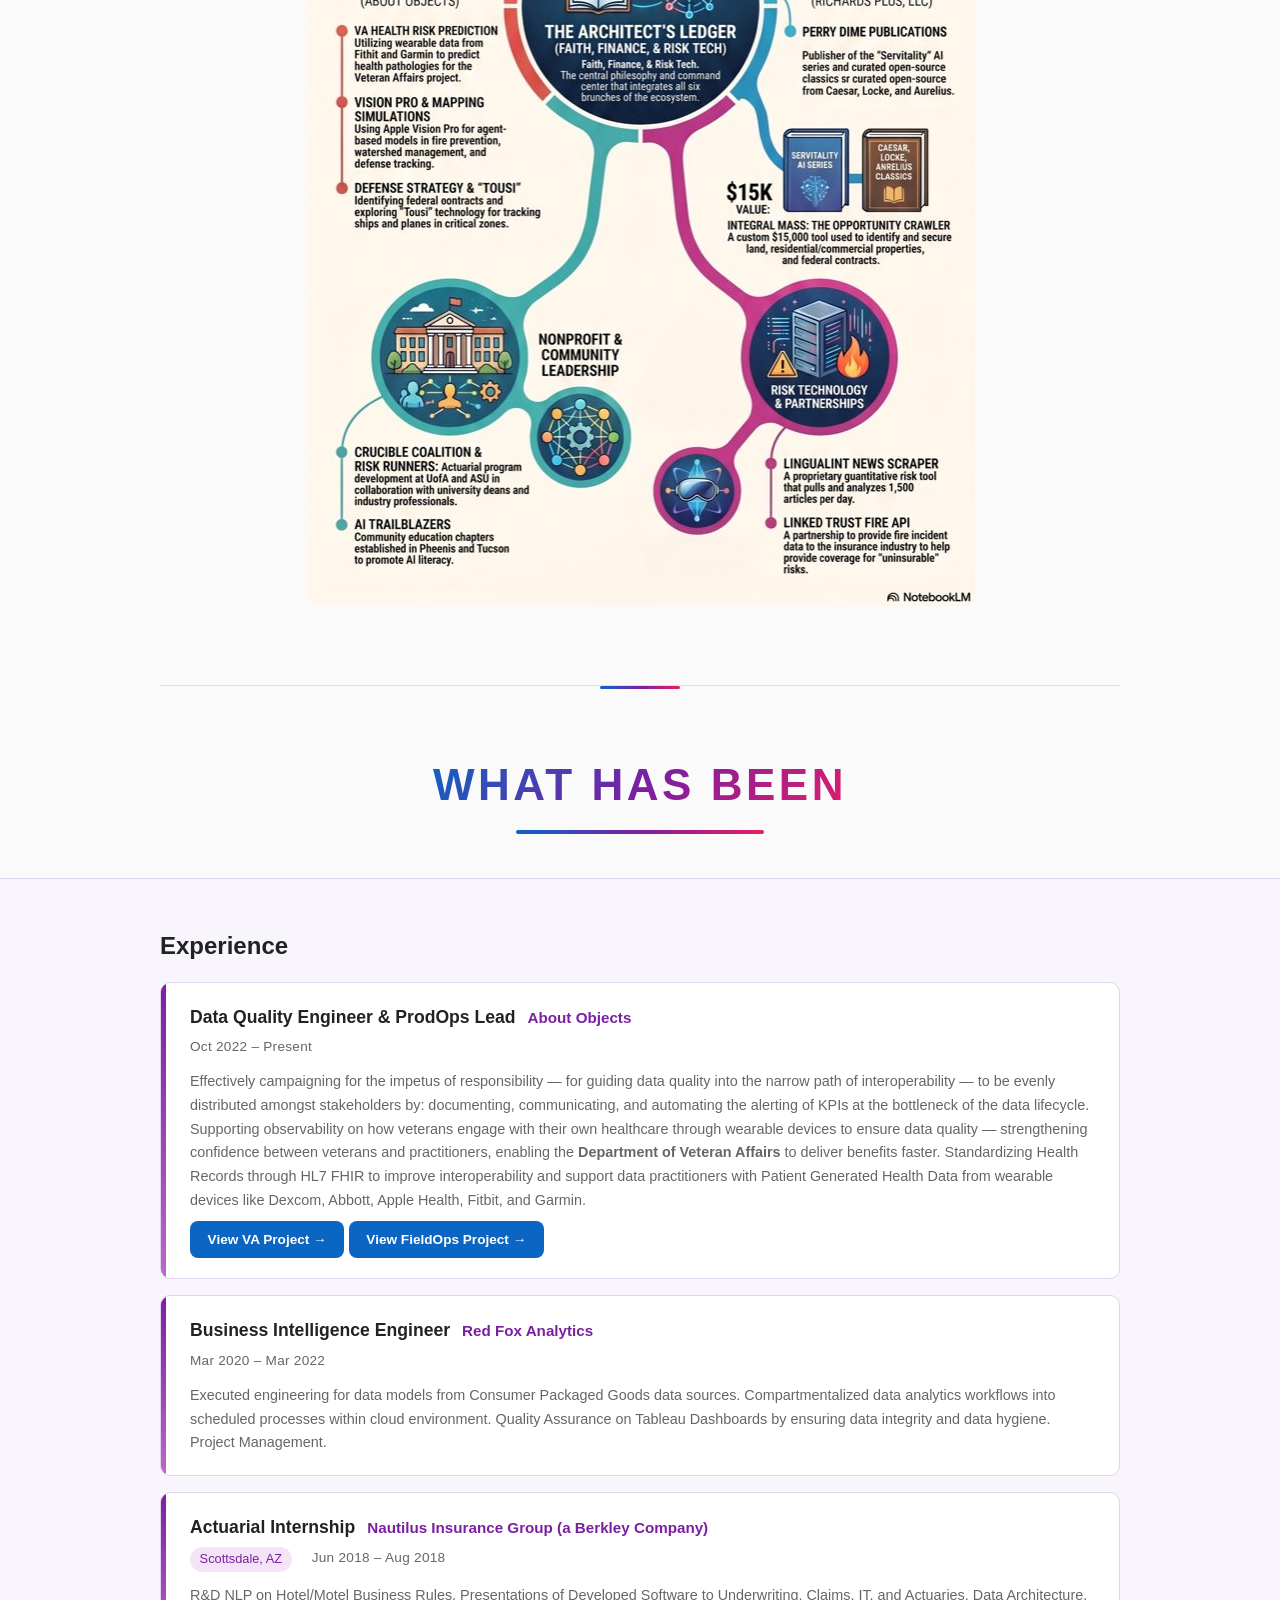
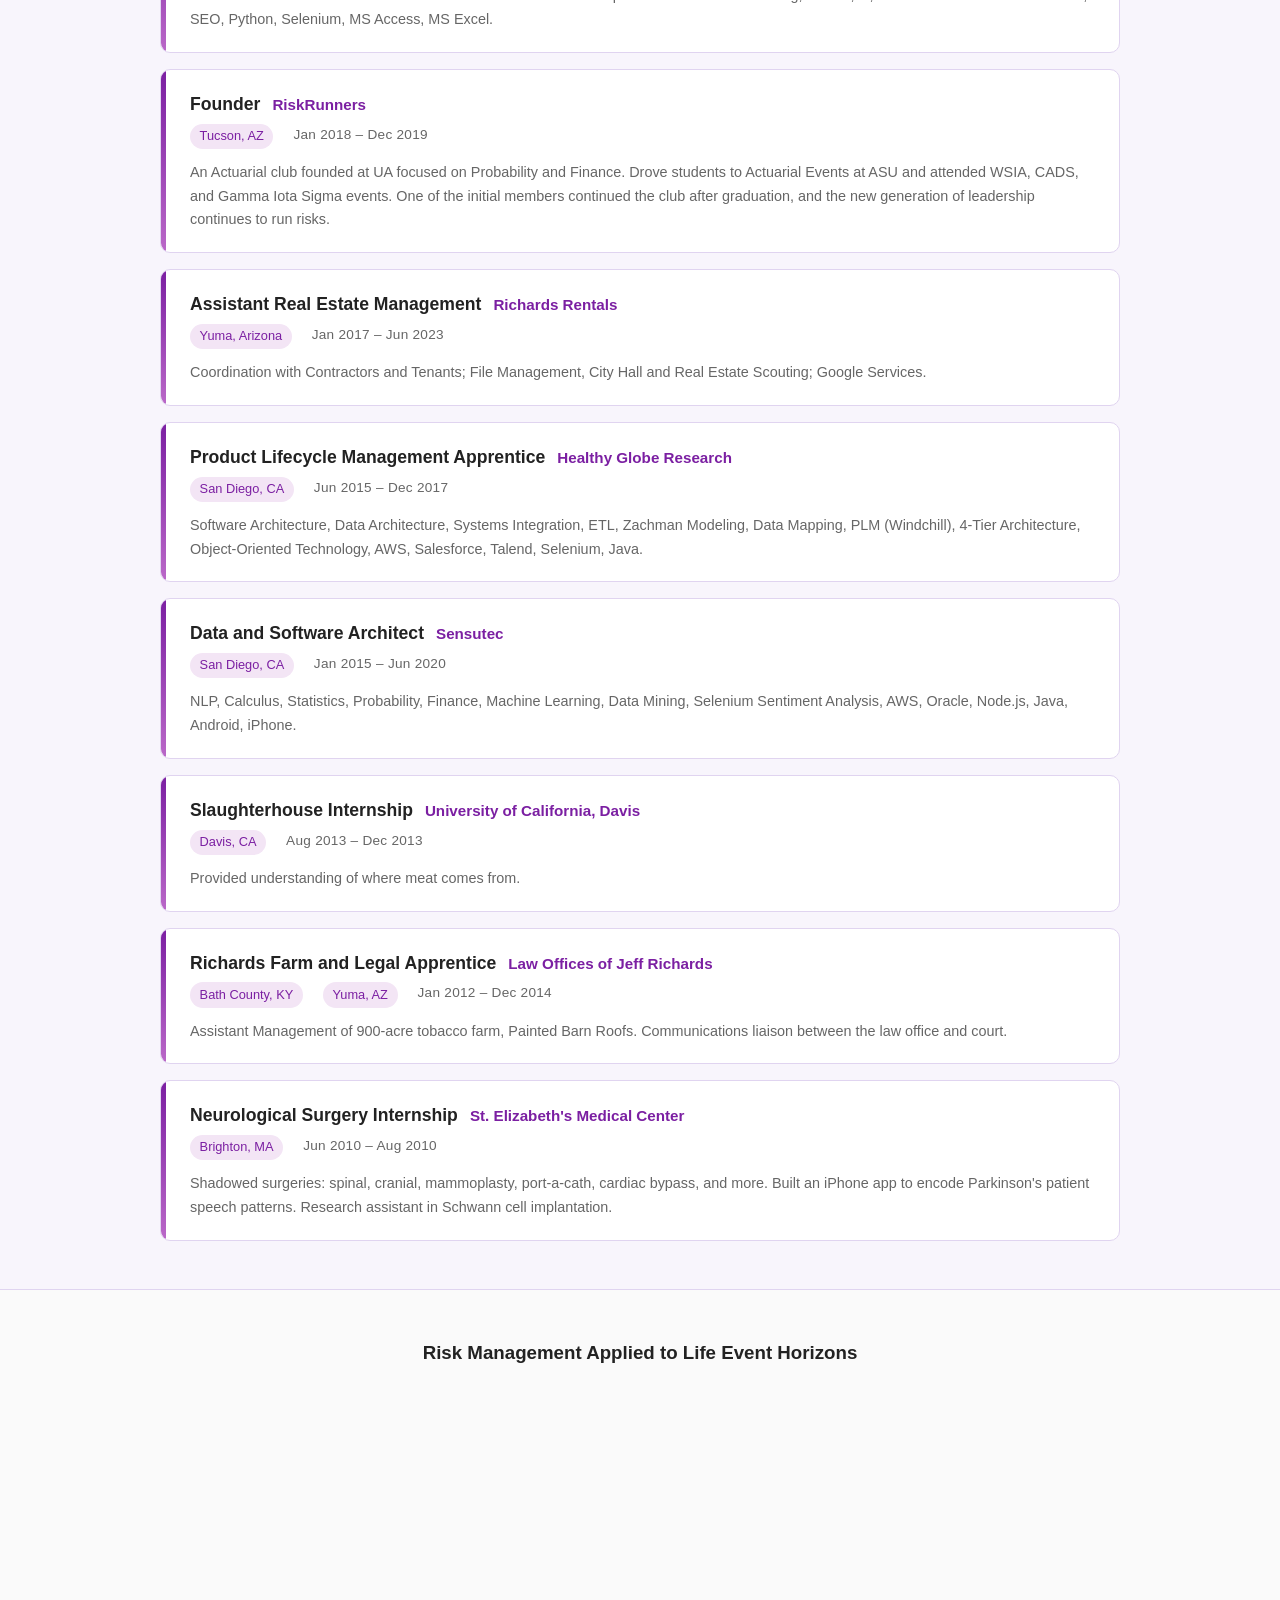
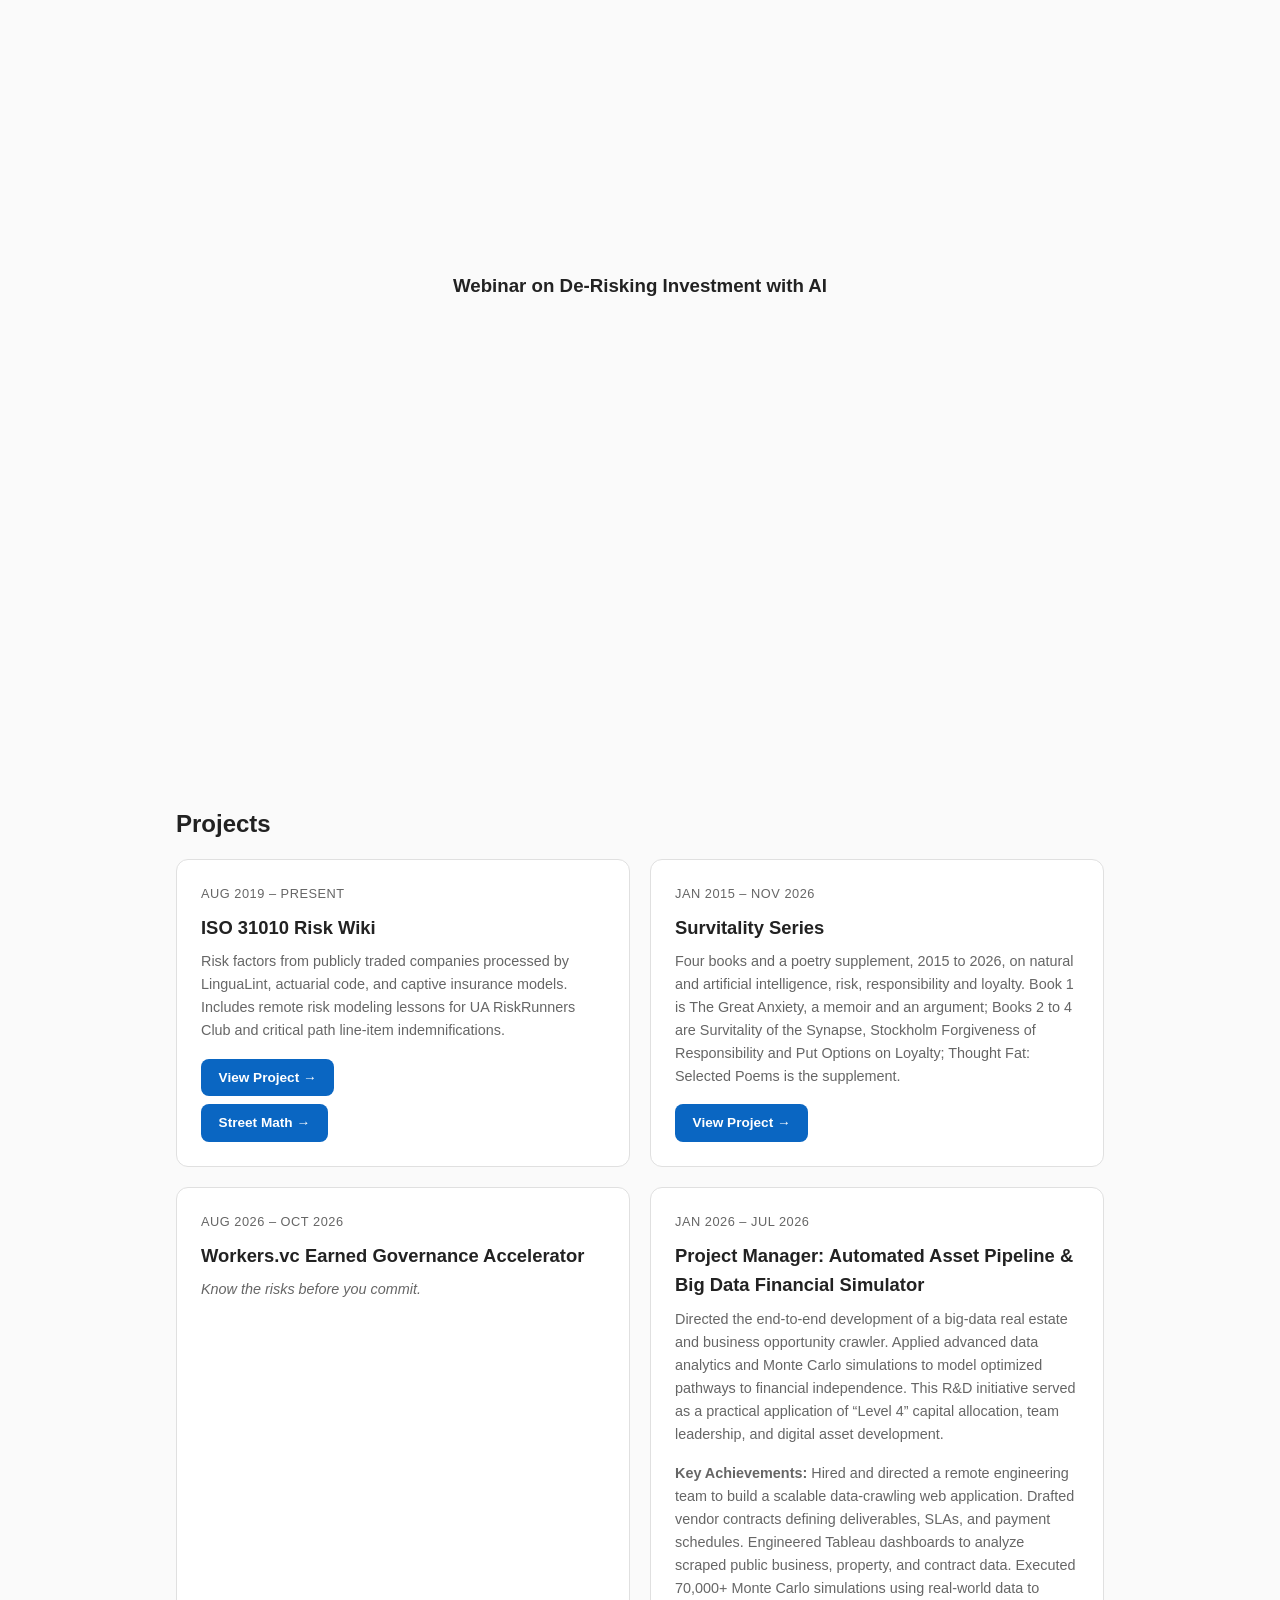
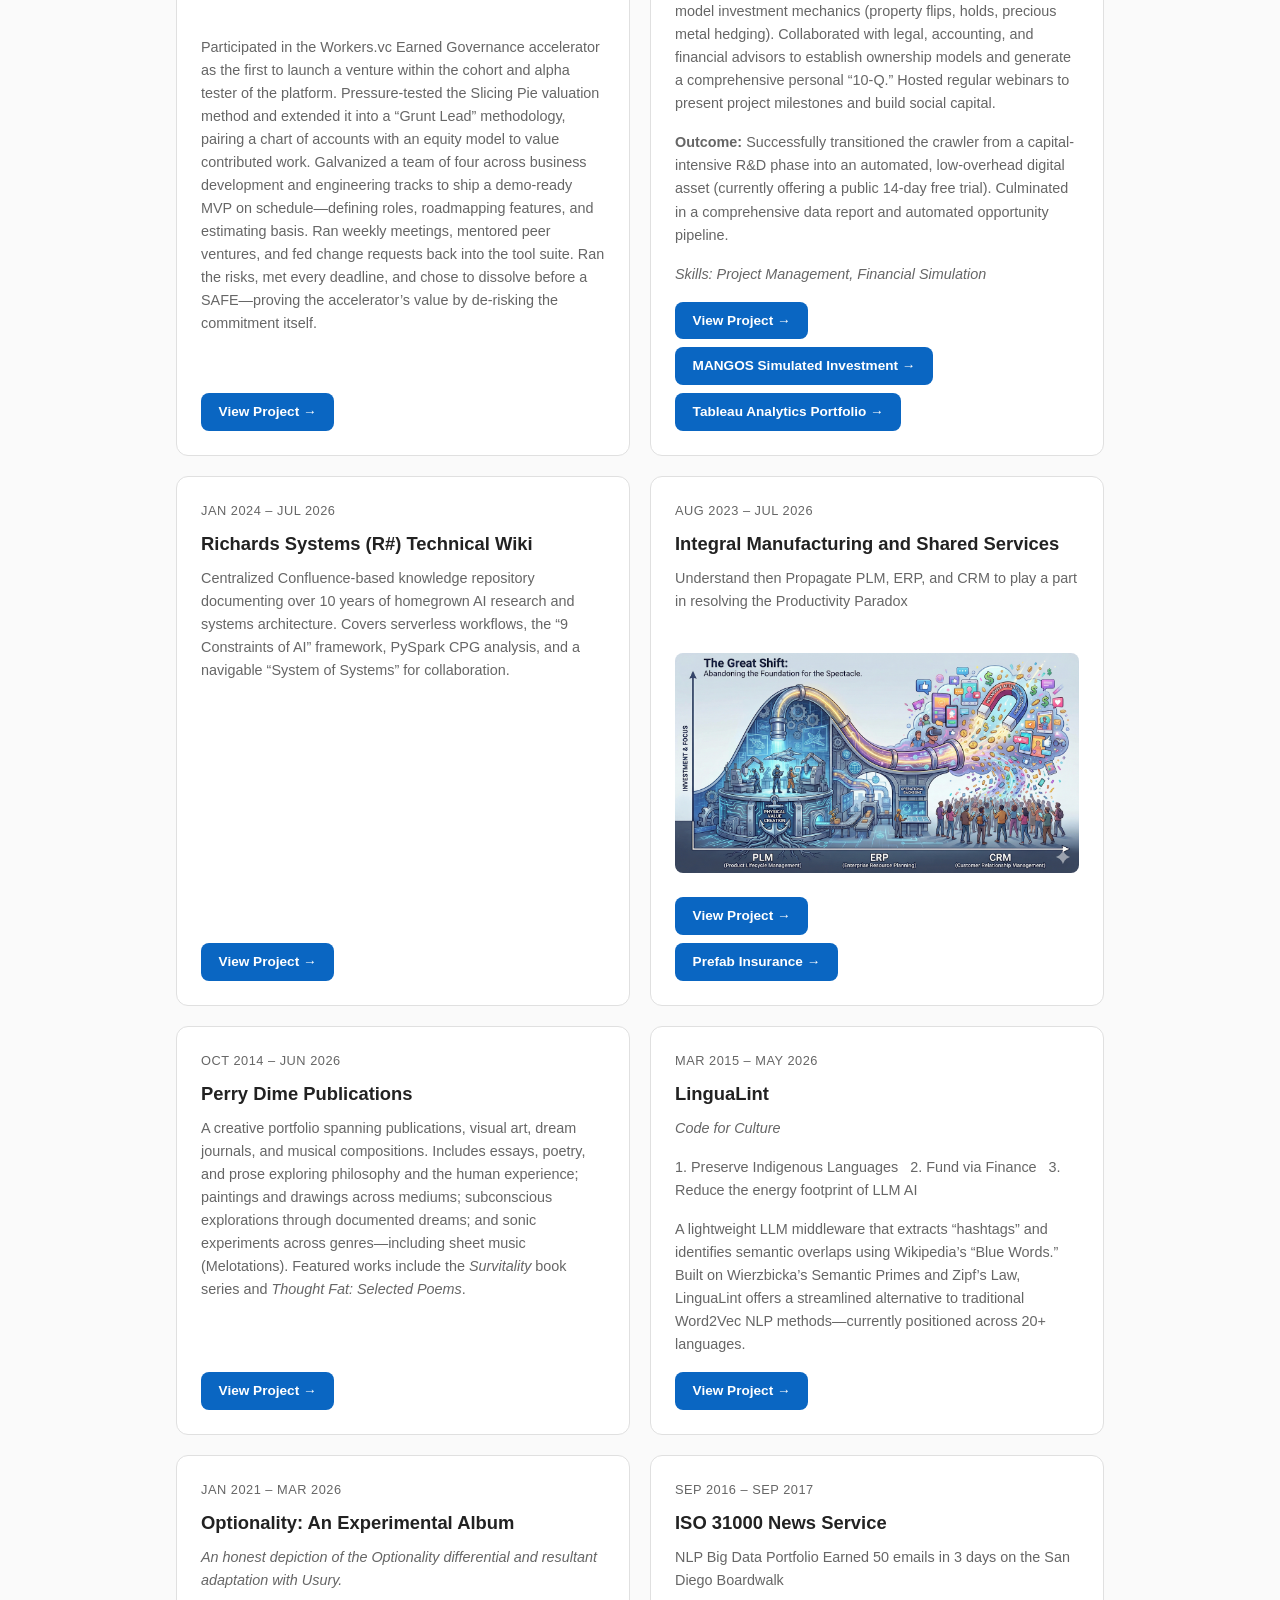
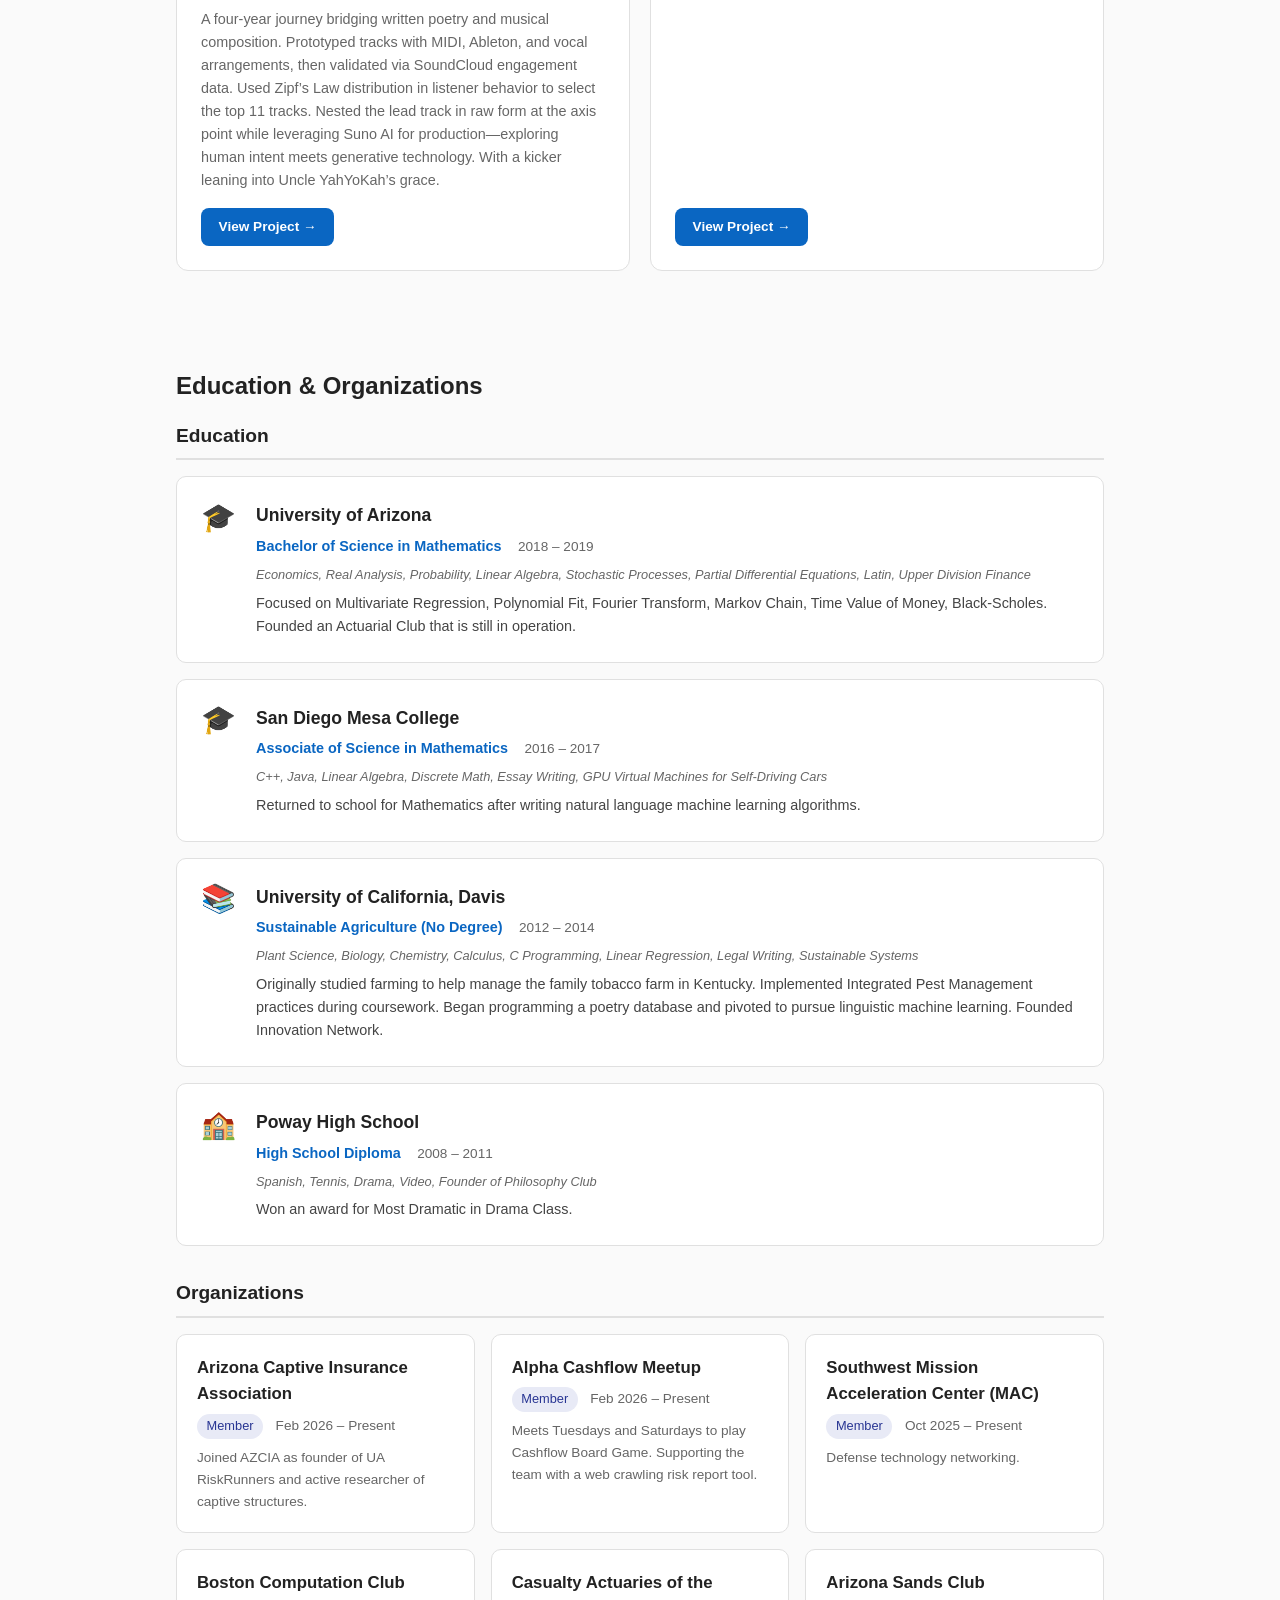
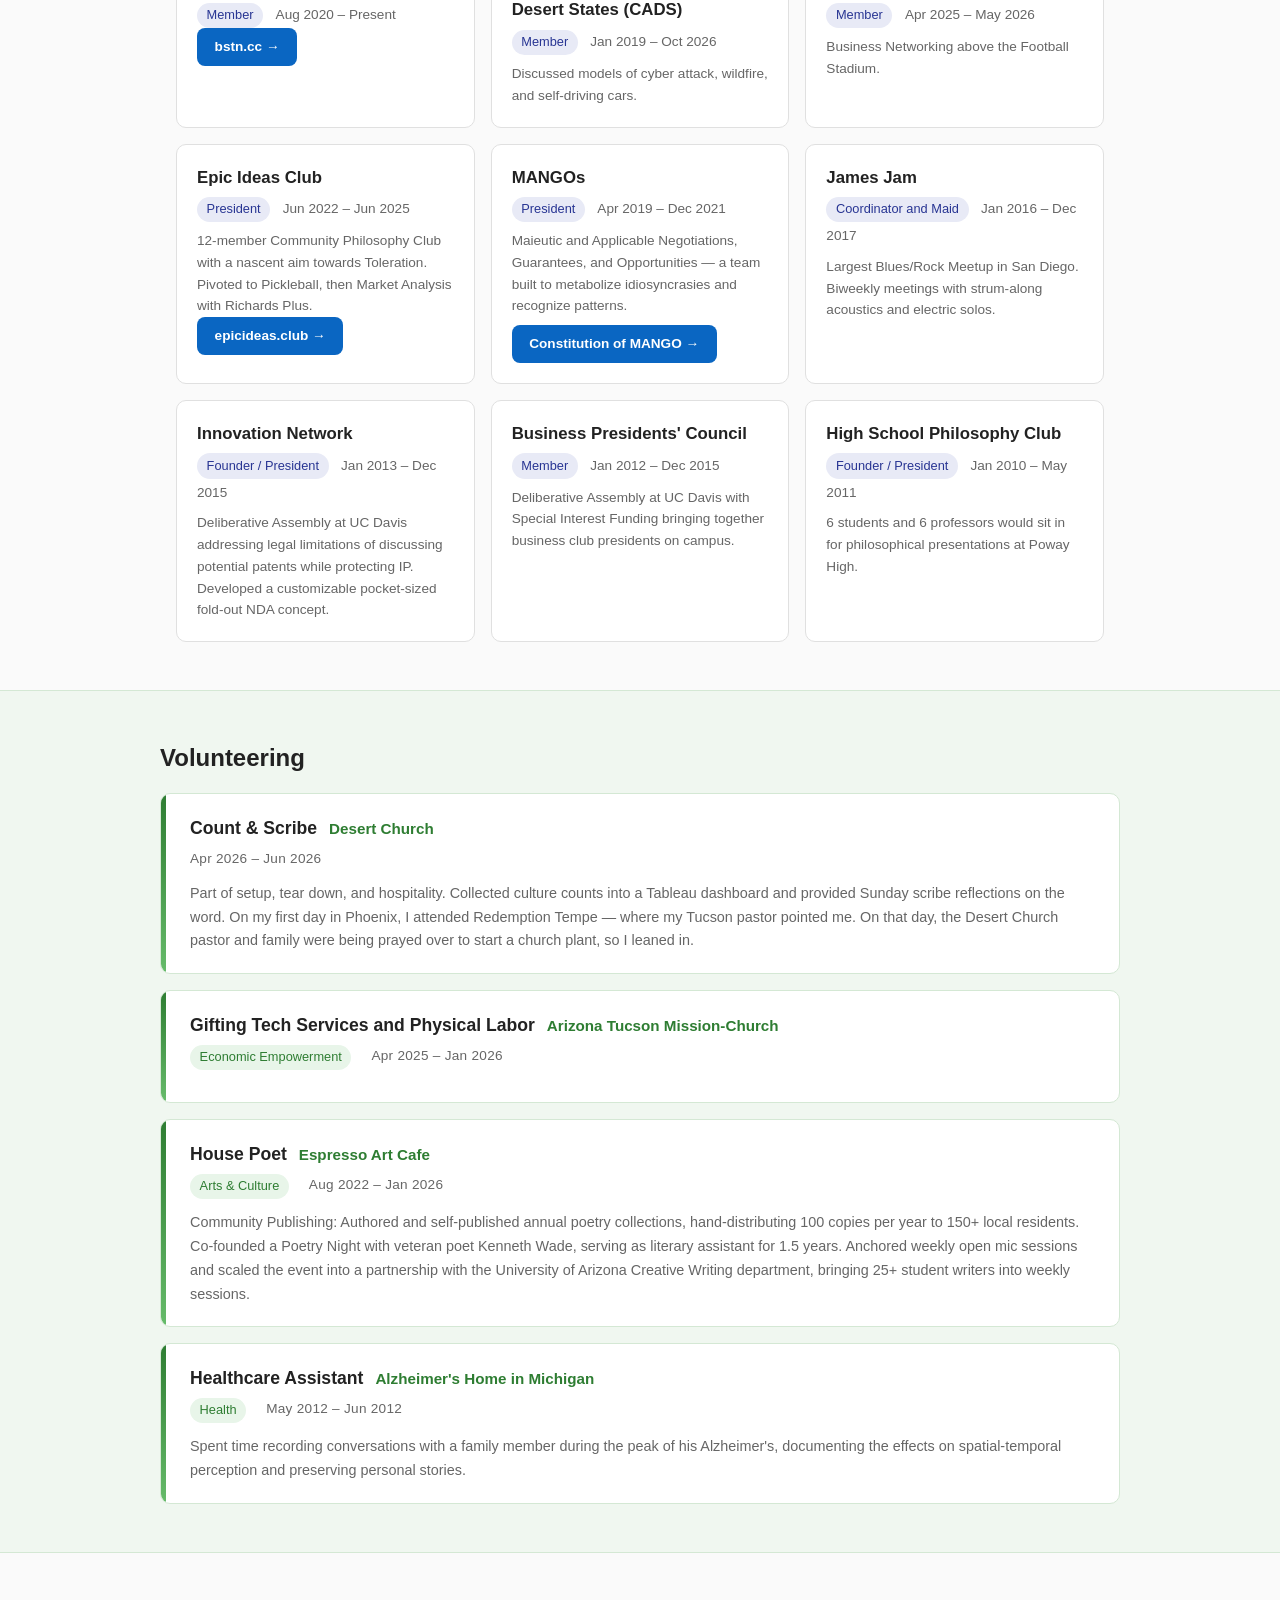
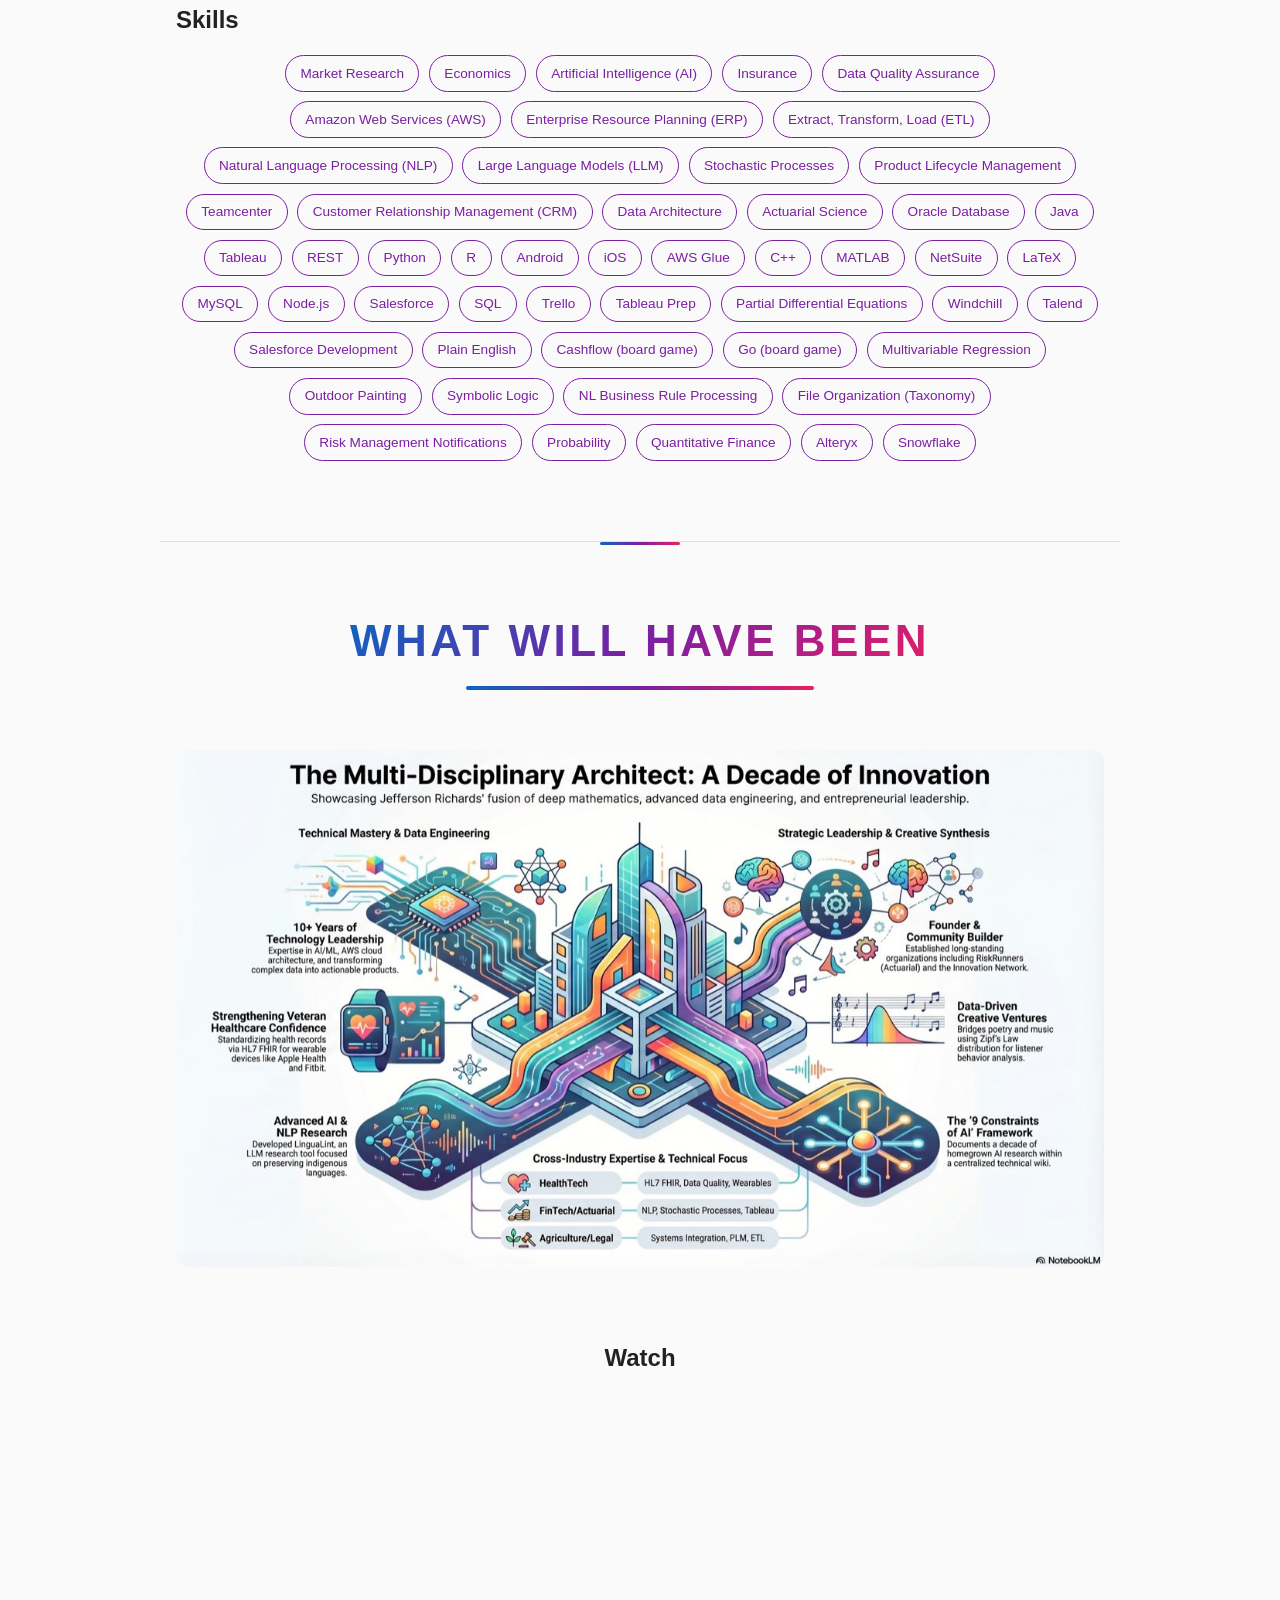
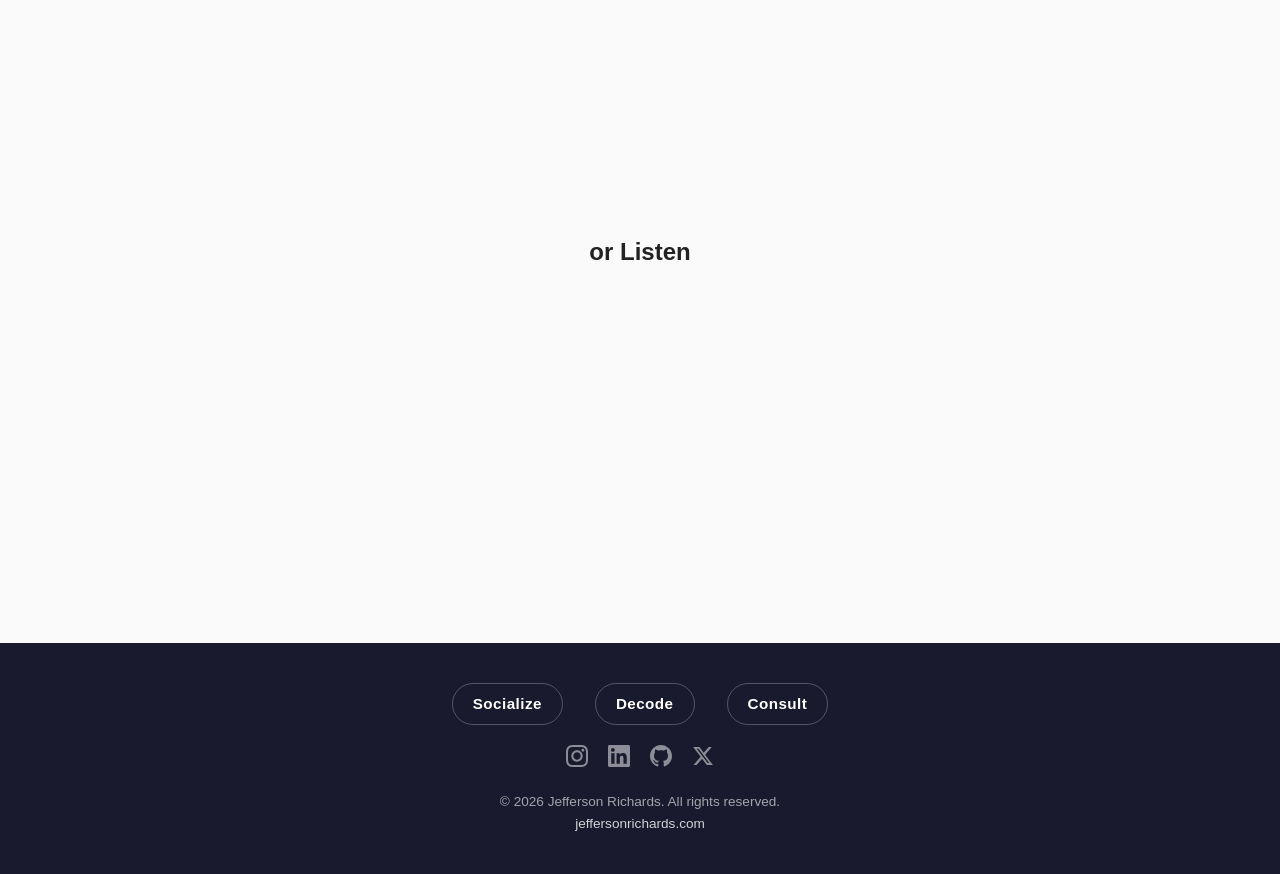
==== commit d3fe547a: "Add Life Story nav link to story.jefferson.cloud" ====
--- a/index.html
+++ b/index.html
@@ -58,6 +58,7 @@
         <li><a href="#what-has-been">What Has Been</a></li>
         <li><a href="#what-will-have-been">What Will Have Been</a></li>
         <li><a href="https://www.themangos.club" class="nav-constitution" target="_blank" rel="noopener">Philosophy</a></li>
+        <li><a href="https://story.jefferson.cloud" class="nav-story" target="_blank" rel="noopener">Life Story</a></li>
       </ul>
     </nav>
   </header>
--- a/style.css
+++ b/style.css
@@ -75,7 +75,7 @@
 
 nav .nav-sections li {
   position: relative;
-  padding: 0 0.75rem;
+  padding: 0 0.45rem;
 }
 
 nav .nav-sections li:not(:last-child)::after {
@@ -93,10 +93,10 @@
 
 nav .nav-sections li a {
   font-weight: 600;
-  font-size: 0.8rem;
-  letter-spacing: 0.03em;
+  font-size: 0.76rem;
+  letter-spacing: 0.02em;
   text-transform: uppercase;
-  padding: 0.35rem 0.4rem;
+  padding: 0.35rem 0.3rem;
   border-radius: 6px;
   transition: color 0.2s, background 0.2s;
 }
@@ -114,6 +114,21 @@
   font-weight: 800;
 }
 
+nav .nav-sections li .nav-story {
+  background: linear-gradient(135deg, #b8860b 0%, #d9731a 50%, #b4441c 100%);
+  -webkit-background-clip: text;
+  -webkit-text-fill-color: transparent;
+  background-clip: text;
+  font-weight: 800;
+}
+nav .nav-sections li .nav-story:hover,
+nav .nav-sections li .nav-story:focus {
+  background: linear-gradient(135deg, #b8860b 0%, #d9731a 50%, #b4441c 100%);
+  -webkit-background-clip: text;
+  -webkit-text-fill-color: transparent;
+  background-clip: text;
+  opacity: 0.8;
+}
 nav .nav-sections li .nav-constitution:hover,
 nav .nav-sections li .nav-constitution:focus {
   background: linear-gradient(135deg, #0a66c2 0%, #7b1fa2 50%, #e91e63 100%);
